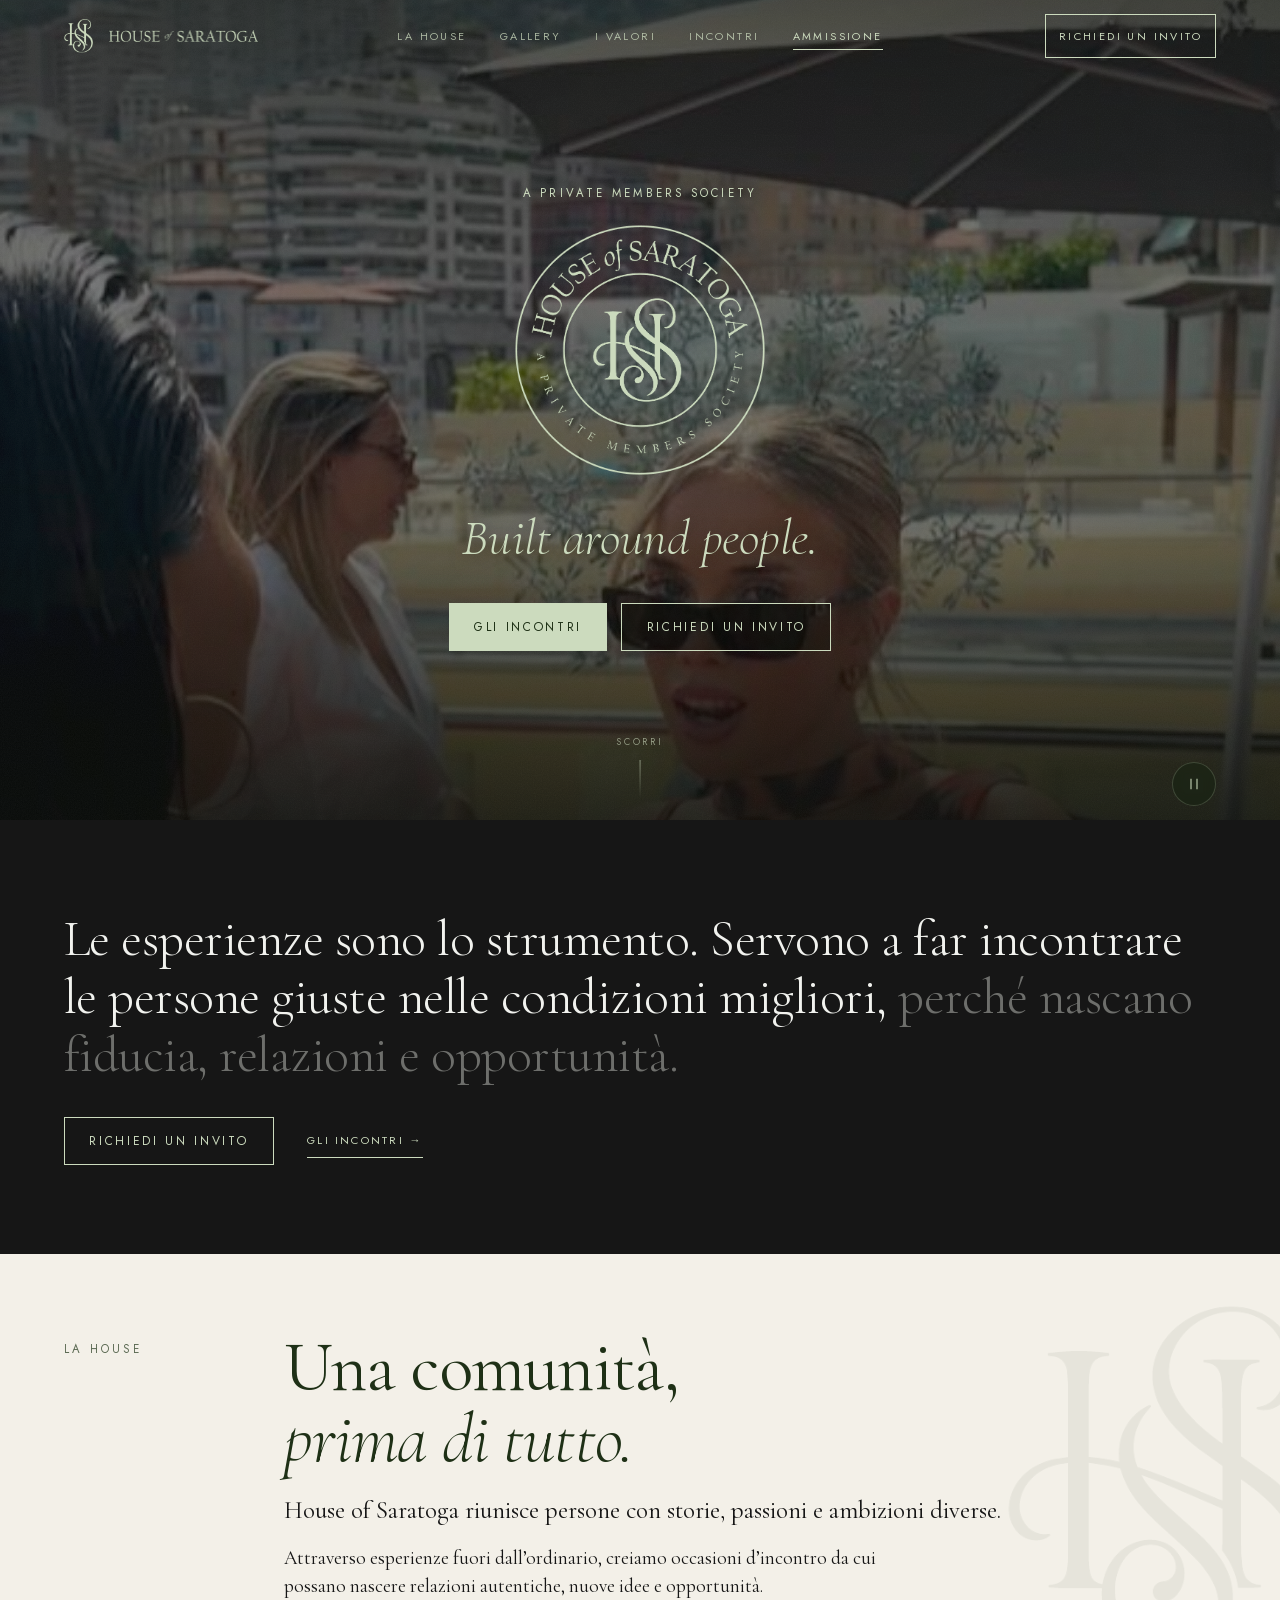
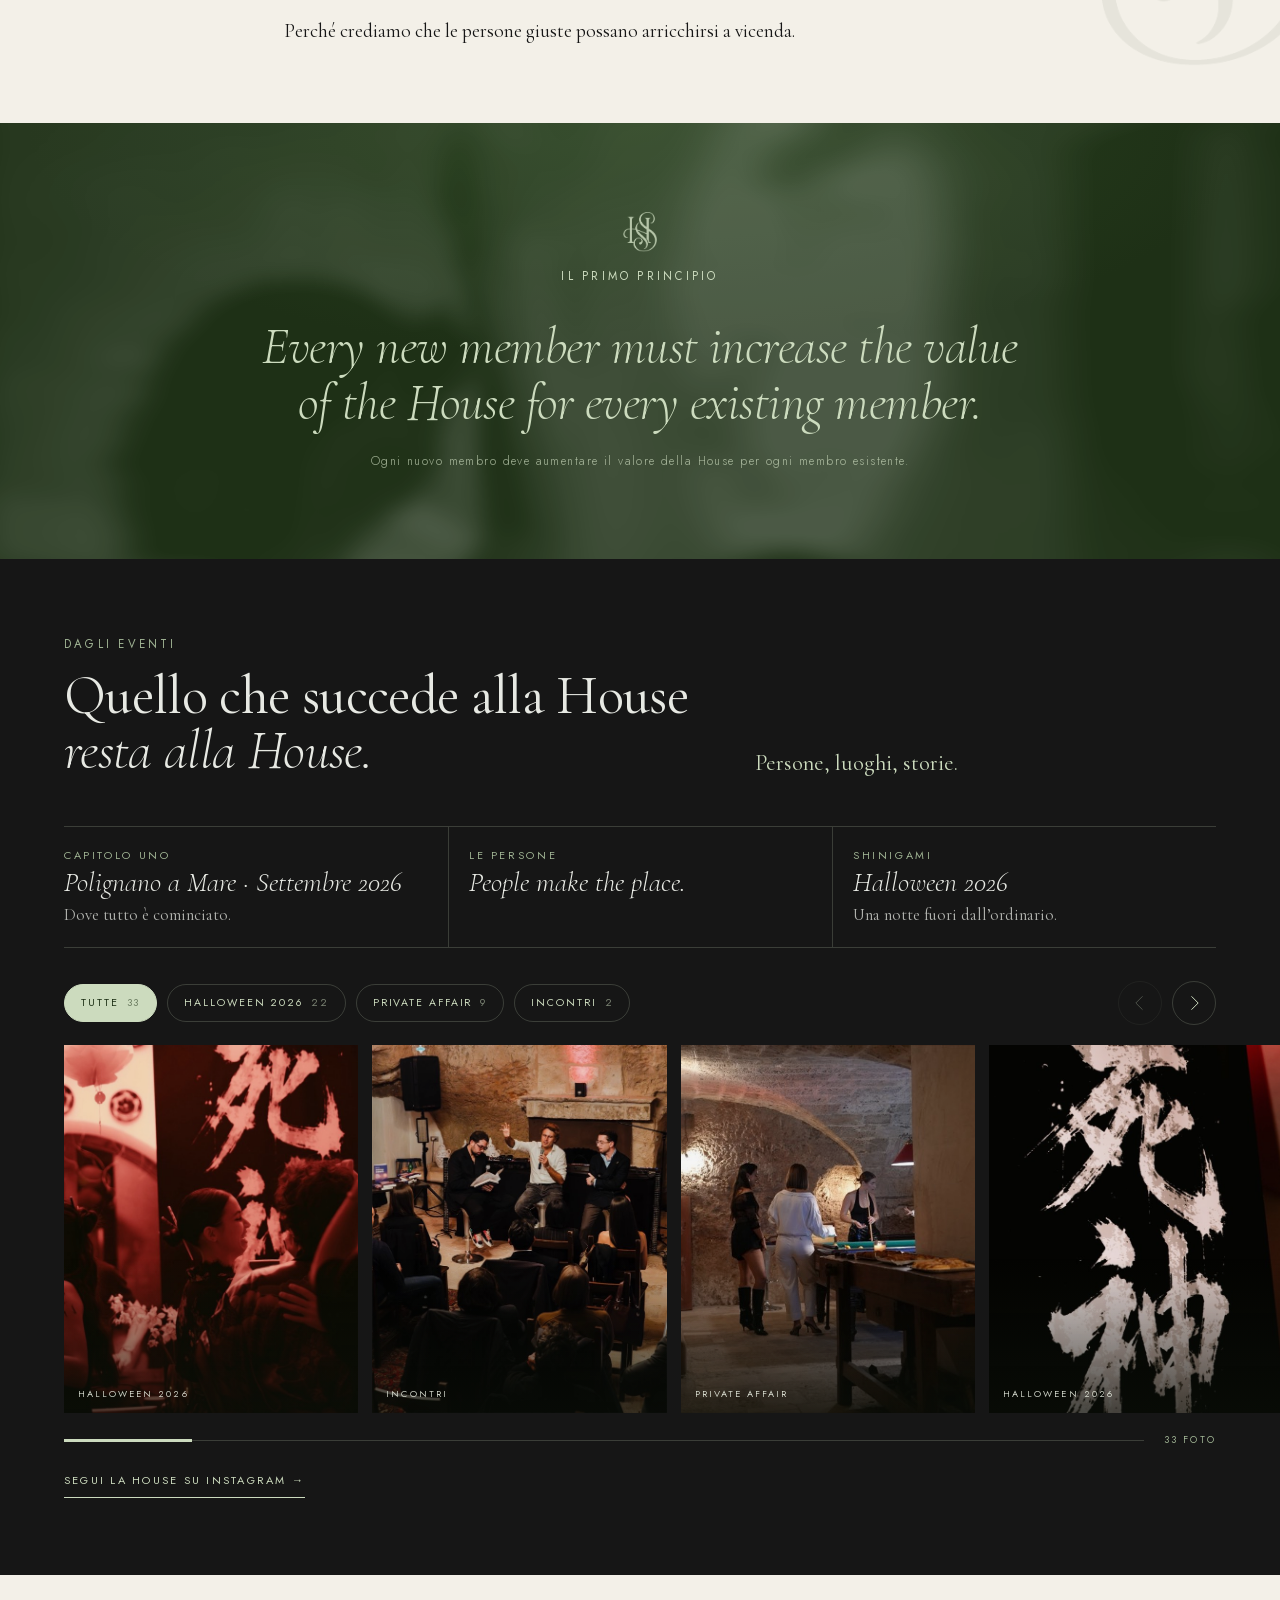
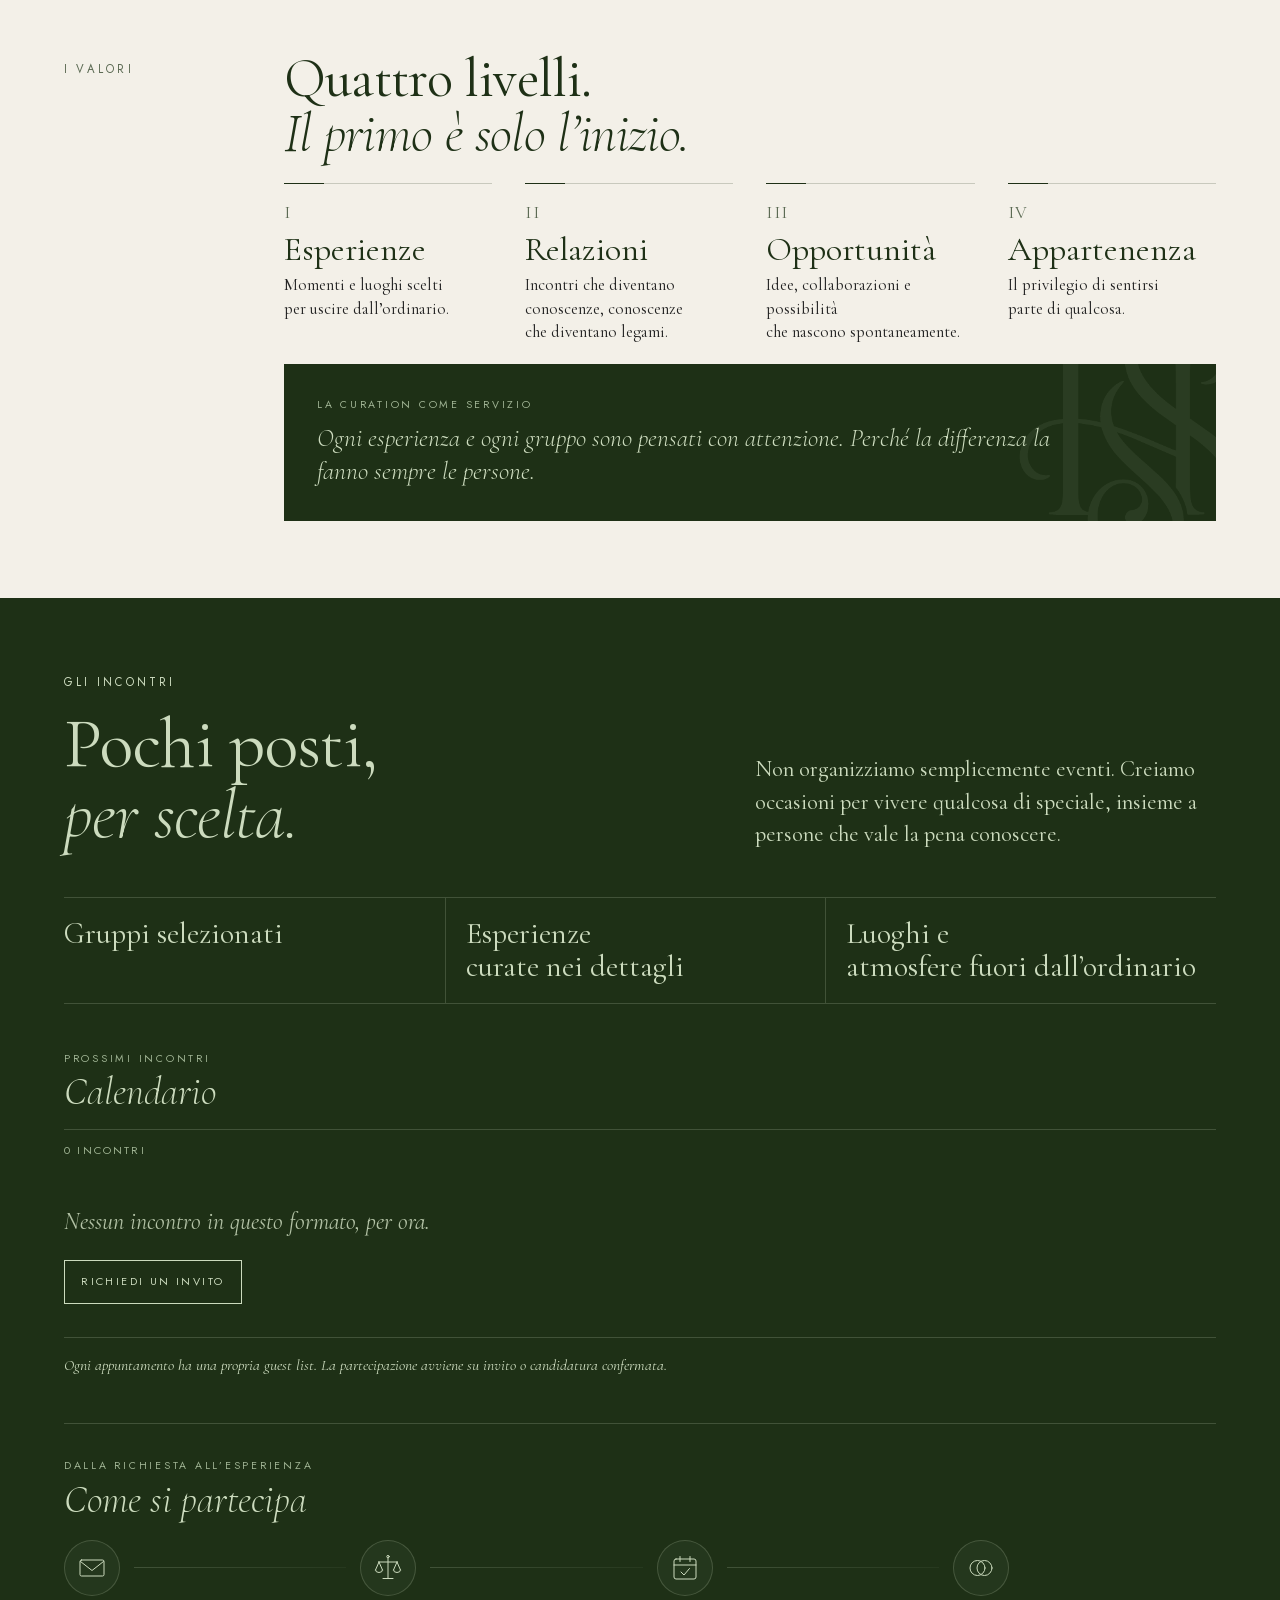
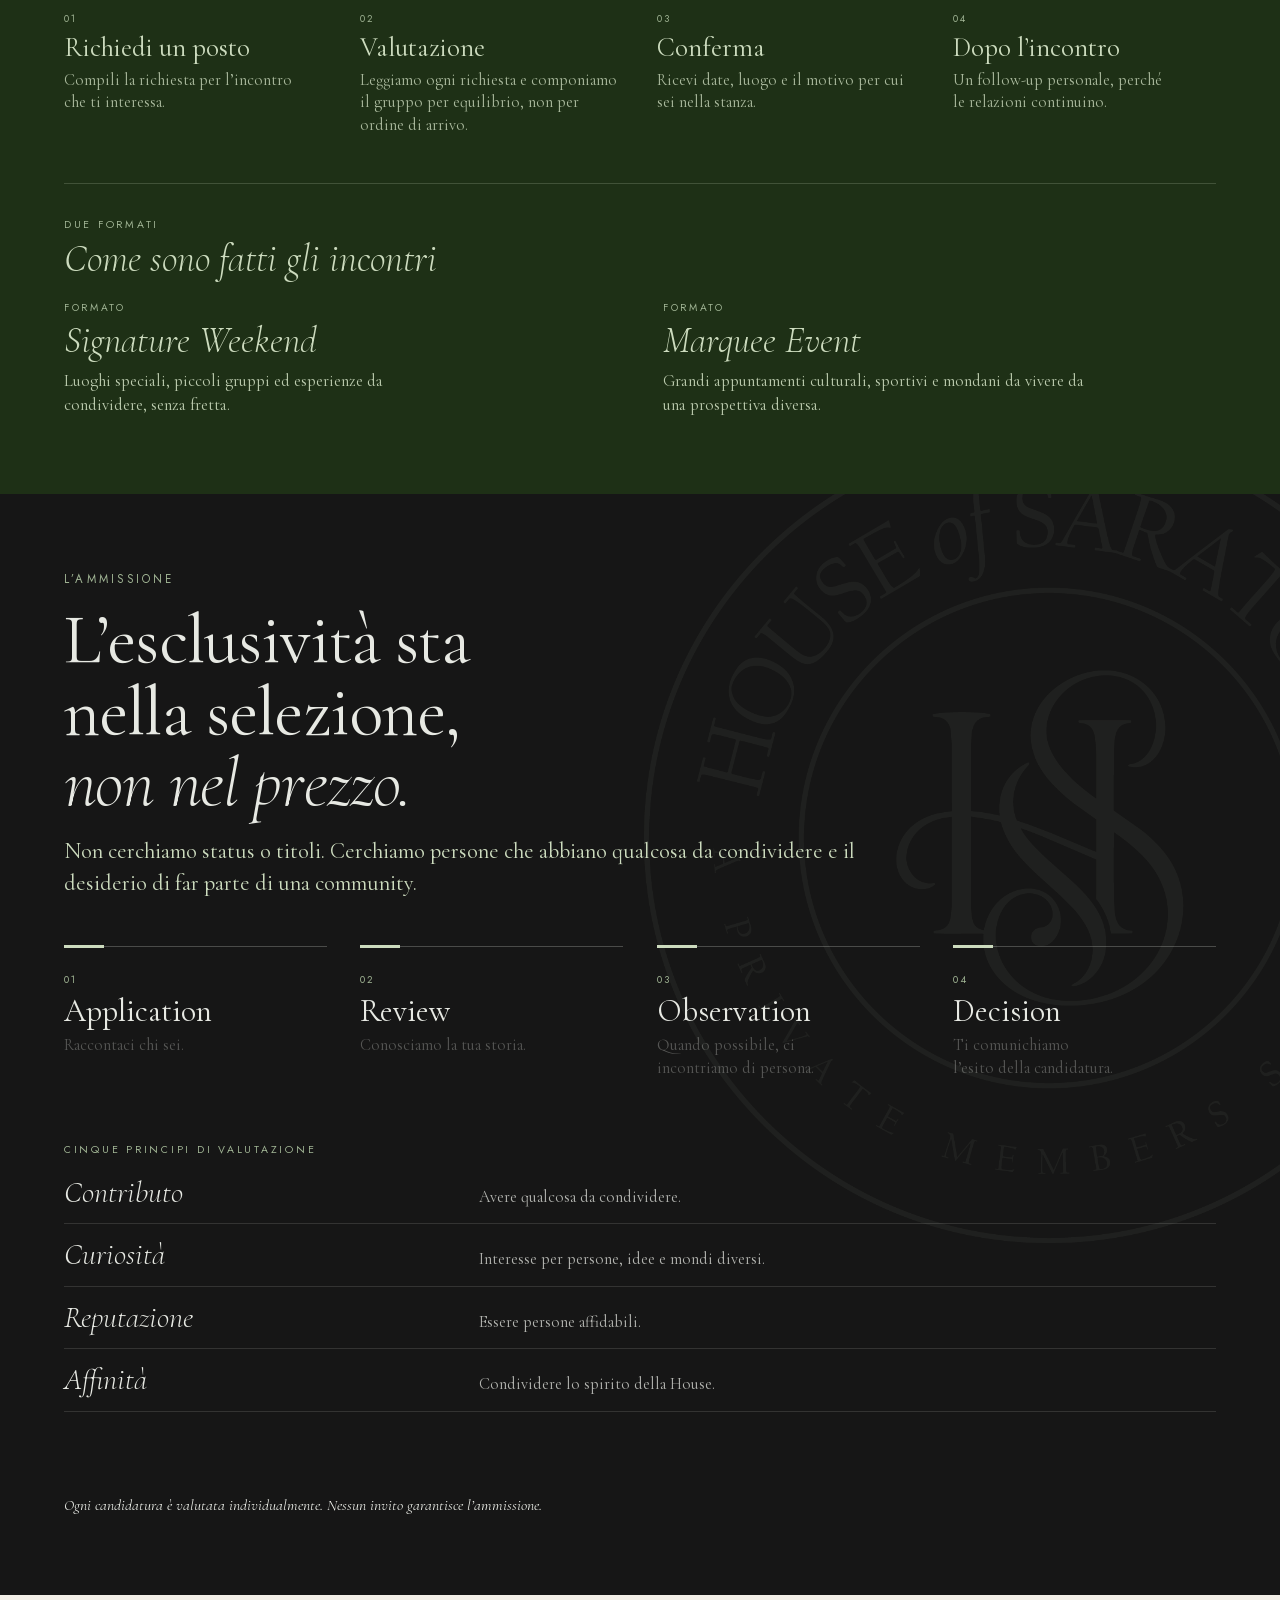
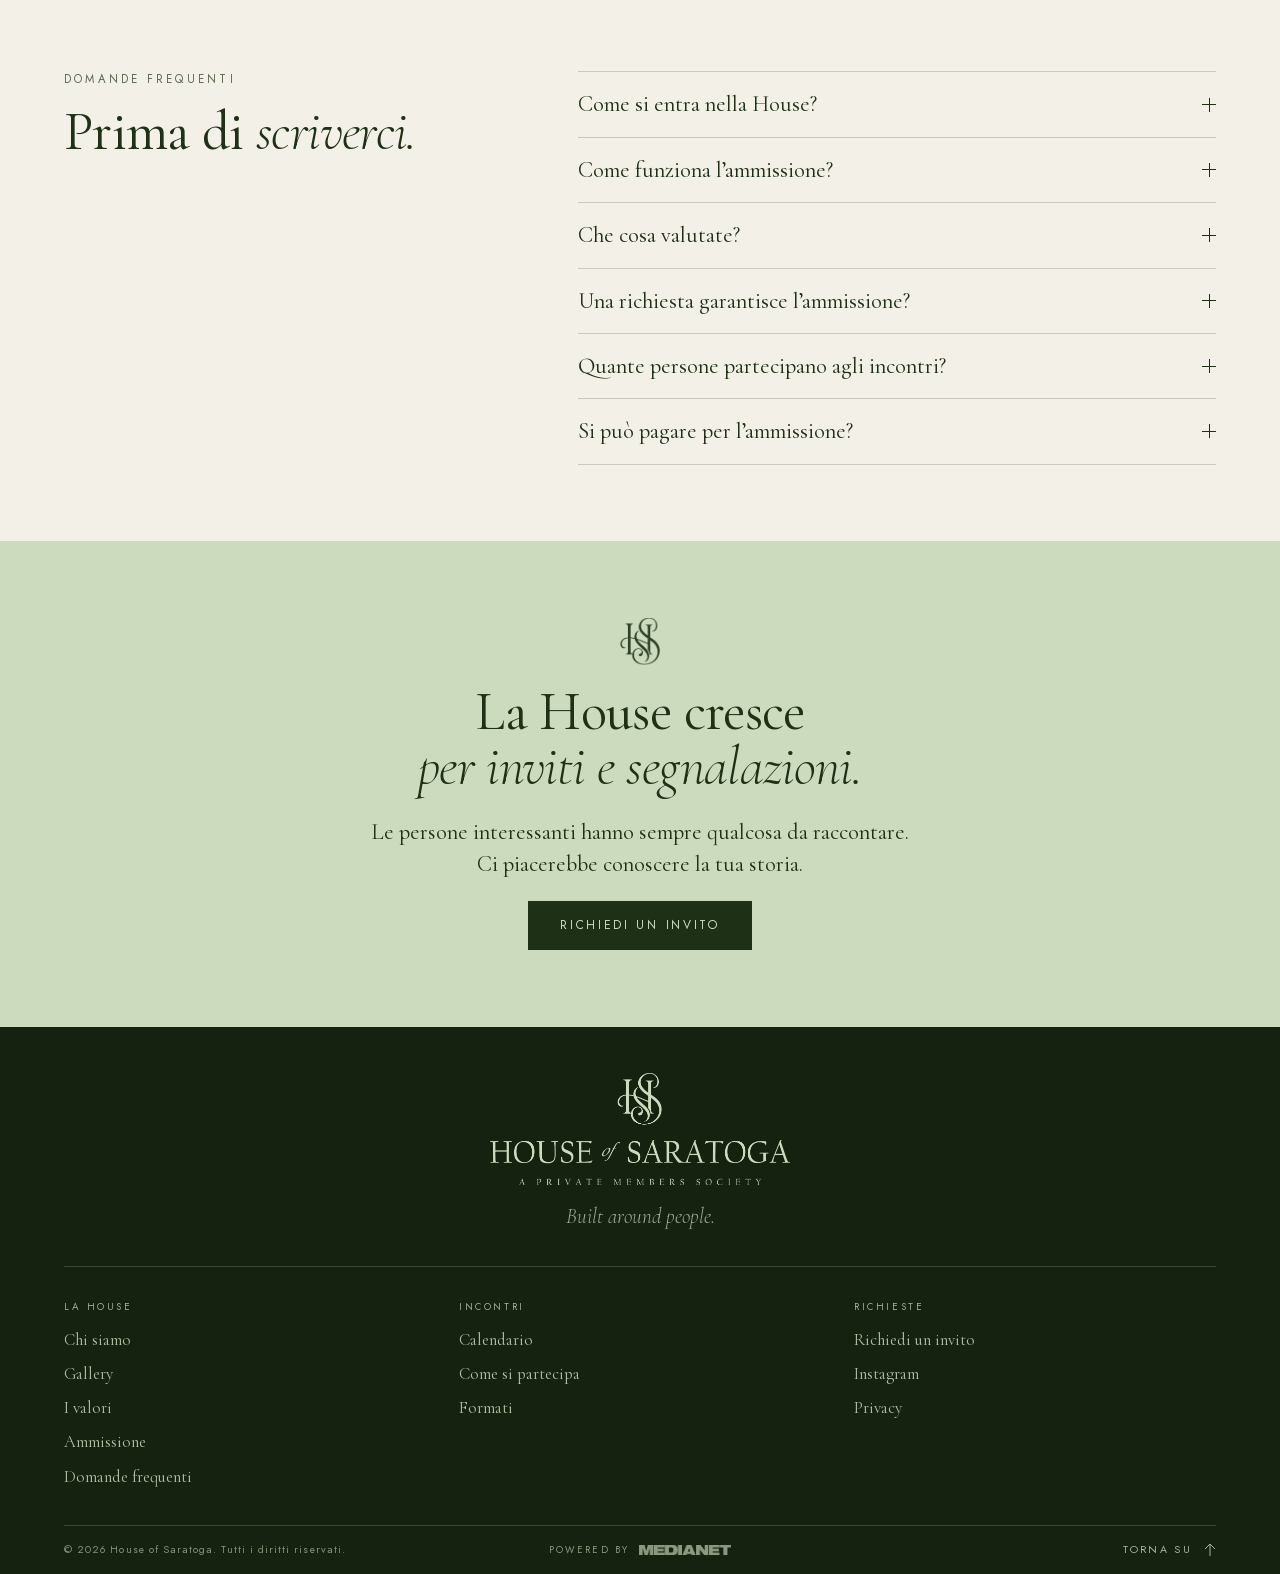
==== index.html @ aac432ce "Hero: tolto l'effetto radar, logo più piccolo, video a colori naturali con effetto ombra (richiesta " ====
<!doctype html>
<html lang="it">
<head>
<meta charset="utf-8">
<meta name="viewport" content="width=device-width, initial-scale=1, viewport-fit=cover">
<!-- Sicurezza: l'hosting (GitHub Pages) non permette intestazioni HTTP, quindi la politica è dichiarata qui.
     Tutto viene dal sito stesso, nessuna risorsa di terzi. Se il modulo invierà a un altro dominio (HOS_CONFIG.endpoint in js/events.js), aggiungere quell'origine a connect-src. -->
<meta http-equiv="Content-Security-Policy" content="default-src 'self'; script-src 'self'; style-src 'self' 'unsafe-inline'; img-src 'self' data:; font-src 'self'; media-src 'self'; connect-src 'self'; form-action 'self'; base-uri 'self'; object-src 'none'; frame-src 'none'; worker-src 'none'; manifest-src 'self'">
<meta name="referrer" content="strict-origin-when-cross-origin">
<title>House of Saratoga — A Private Members Society</title>
<meta name="description" content="House of Saratoga è una private members society: una comunità di persone selezionate, riunite da esperienze curate e relazioni di valore. Si entra per invito.">
<meta name="robots" content="noindex, nofollow">
<meta name="theme-color" content="#1e3016">
<link rel="canonical" href="https://houseofsaratoga.it/">
<meta property="og:type" content="website">
<meta property="og:site_name" content="House of Saratoga">
<meta property="og:locale" content="it_IT">
<meta property="og:url" content="https://houseofsaratoga.it/">
<meta property="og:title" content="House of Saratoga — A Private Members Society">
<meta property="og:description" content="Built around people. Una comunità di persone selezionate, riunite da esperienze curate.">
<meta property="og:image" content="https://houseofsaratoga.it/assets/og-image.jpg">
<meta property="og:image:width" content="1200">
<meta property="og:image:height" content="630">
<meta property="og:image:alt" content="Sigillo di House of Saratoga su fondo verde: Built around people.">
<meta name="twitter:card" content="summary_large_image">
<meta name="twitter:image" content="https://houseofsaratoga.it/assets/og-image.jpg">
<script type="application/ld+json">{"@context":"https://schema.org","@type":"Organization","name":"House of Saratoga","alternateName":"A Private Members Society","url":"https://houseofsaratoga.it/","logo":"https://houseofsaratoga.it/assets/apple-touch-icon.png","sameAs":["https://www.instagram.com/houseofsaratoga/"]}</script>
<link rel="icon" type="image/png" href="assets/favicon.png">
<link rel="apple-touch-icon" href="assets/apple-touch-icon.png">

<link rel="preload" href="assets/fonts/cormorant-garamond.woff2" as="font" type="font/woff2" crossorigin>
<link rel="preload" href="assets/fonts/jost.woff2" as="font" type="font/woff2" crossorigin>
<link rel="preload" href="assets/seal.png" as="image" crossorigin>
<link rel="stylesheet" href="css/fonts.css">
<link rel="stylesheet" href="css/style.css">
<script src="js/boot.js"></script>
</head>

<body>
<div id="top"></div> <!-- àncora «inizio pagina»: l'intestazione è fissa, quindi non può fare da bersaglio -->
<a class="skip" href="#main">Vai al contenuto</a>

<!-- ───────── Header ───────── -->
<header class="site-header">
  <div class="site-header__bar wrap">
    <a class="brand" href="#top" aria-label="House of Saratoga — inizio pagina">
      <span class="mark mark--monogram" aria-hidden="true"></span>
      <span class="mark mark--wordline" aria-hidden="true"></span>
    </a>

    <nav class="nav" id="nav" aria-label="Principale">
      <a href="#house">La House</a>
      <a href="#gallery">Gallery</a>
      <a href="#valori">I valori</a>
      <a href="#incontri">Incontri</a>
      <a href="#ammissione">Ammissione</a>
    </nav>

    <div class="site-header__actions">
      <button class="btn btn--ghost btn--sm site-header__cta" type="button" data-open-form="invite">Richiedi un invito</button>
      <button class="burger" type="button" aria-expanded="false" aria-controls="menu" aria-label="Apri il menu">
        <span></span><span></span>
      </button>
    </div>
  </div>
</header>

<!-- Menu mobile -->
<div class="menu" id="menu" hidden>
  <span class="mark mark--seal menu__seal" aria-hidden="true"></span>
  <nav class="menu__nav" aria-label="Menu mobile">
    <a href="#house">La House</a>
    <a href="#gallery">Gallery</a>
    <a href="#valori">I valori</a>
    <a href="#incontri">Incontri</a>
    <a href="#ammissione">Ammissione</a>
  </nav>
  <div class="menu__foot">
    <button class="btn btn--sage btn--block" type="button" data-open-form="invite">Richiedi un invito</button>
    <p class="menu__tag" lang="en">A private members society</p>
  </div>
</div>

<main id="main" tabindex="-1">

<!-- ───────── Hero ───────── -->
<section class="hero" aria-labelledby="hero-title">
  <div class="hero__bg" aria-hidden="true">
    <video class="hero__video" muted loop playsinline preload="none" poster="assets/video/hero-poster.jpg" tabindex="-1" disablepictureinpicture>
      <source src="assets/video/hero.mp4" type="video/mp4">
    </video>
  </div>
  <div class="hero__inner">
    <p class="eyebrow hero__eyebrow reveal" lang="en">A private members society</p>
    <h1 id="hero-title" class="sr-only">House of Saratoga — A Private Members Society</h1>
    <div class="hero__seal reveal" style="--d:.1s" role="img" aria-label="Sigillo di House of Saratoga">
      <span class="mark mark--seal"></span>
    </div>
    <p class="hero__line reveal" style="--d:.35s" lang="en">Built around people.</p>
    <div class="hero__cta reveal" style="--d:.55s">
      <a class="btn btn--sage" href="#incontri">Gli incontri</a>
      <button class="btn btn--ghost" type="button" data-open-form="invite">Richiedi un invito</button>
    </div>
    <a class="hero__next reveal" style="--d:.75s" href="#evento" hidden></a>
  </div>
  <a class="hero__scroll" href="#house" aria-label="Scorri">
    <span>Scorri</span><i></i>
  </a>
  <button class="hero__pause" type="button" aria-pressed="false" aria-label="Metti in pausa il video di sfondo" hidden>
    <svg class="ico-pause" viewBox="0 0 24 24" width="18" height="18" aria-hidden="true"><path d="M8 5v14M16 5v14" fill="none" stroke="currentColor" stroke-width="1.4"/></svg>
    <svg class="ico-play" viewBox="0 0 24 24" width="18" height="18" aria-hidden="true"><path d="M8 5l11 7-11 7z" fill="none" stroke="currentColor" stroke-width="1.4" stroke-linejoin="round"/></svg>
  </button>
</section>

<!-- ───────── Evento in evidenza (generato da js/events.js: primo evento non passato) ───────── -->
<section class="section section--sage section--event" id="evento" aria-labelledby="evento-title" hidden>
  <div class="wrap event-hl" id="event-hl"></div>
</section>

<!-- ───────── Manifesto ───────── -->
<section class="section section--ink section--statement" aria-label="Manifesto">
  <div class="wrap">
    <p class="statement reveal"><span>Le esperienze sono lo strumento. Servono a far incontrare le persone giuste nelle condizioni migliori,</span> perché nascano fiducia, relazioni e opportunità.</p>
    <div class="statement__cta reveal" style="--d:.1s">
      <button class="btn btn--ghost" type="button" data-open-form="invite">Richiedi un invito</button>
      <a class="statement__link" href="#incontri">Gli incontri <span aria-hidden="true">→</span></a>
    </div>
  </div>
</section>

<!-- ───────── La House ───────── -->
<section class="section section--ivory has-mark" id="house" aria-labelledby="house-title">
  <span class="mark mark--monogram watermark" style="color:var(--forest);right:-3vw;top:50%;transform:translateY(-50%);height:min(78%,720px)" aria-hidden="true"></span>
  <div class="wrap grid">
    <div class="grid__label reveal">
      <p class="eyebrow eyebrow--dark">La House</p>
    </div>
    <div class="grid__body">
      <h2 id="house-title" class="display display--xl reveal">
        Una comunità,<br><em>prima di tutto.</em>
      </h2>
      <div class="prose prose--stack">
        <p class="reveal">House of Saratoga riunisce persone con storie, passioni e ambizioni diverse.</p>
        <p class="reveal" style="--d:.08s">Attraverso esperienze fuori dall’ordinario, creiamo occasioni d’incontro da cui possano nascere relazioni autentiche, nuove idee e opportunità.</p>
        <p class="reveal" style="--d:.16s">Perché crediamo che le persone giuste possano arricchirsi a vicenda.</p>
      </div>
    </div>
  </div>
</section>

<!-- ───────── Principio ───────── -->
<section class="section section--forest section--quote" aria-label="Il primo principio">
  <div class="wrap">
    <div class="quote-head reveal">
      <span class="mark mark--monogram" aria-hidden="true"></span>
      <p class="eyebrow">Il primo principio</p>
    </div>
    <blockquote class="quote reveal" style="--d:.1s">
      <p lang="en">Every new member must increase the value of the House for every existing member.</p>
      <footer>Ogni nuovo membro deve aumentare il valore della House per ogni membro esistente.</footer>
    </blockquote>
  </div>
</section>

<!-- ───────── Gallery ───────── -->
<section class="section section--ink" id="gallery" aria-labelledby="gallery-title">
  <div class="wrap">
    <div class="section__head section__head--split">
      <div class="head-copy">
        <p class="eyebrow reveal">Dagli eventi</p>
        <h2 id="gallery-title" class="display display--lg reveal" style="--d:.05s">Quello che succede alla House<br><em>resta alla House.</em></h2>
      </div>
      <p class="lede lede--light reveal" style="--d:.1s">Persone, luoghi, storie.</p>
    </div>

    <ol class="chapters reveal">
      <li><span class="chapters__k">Capitolo uno</span><b>Polignano a Mare · Settembre 2026</b><span>Dove tutto è cominciato.</span></li>
      <li><span class="chapters__k">Le persone</span><b lang="en">People make the place.</b></li>
      <li><span class="chapters__k">Shinigami</span><b>Halloween 2026</b><span>Una notte fuori dall’ordinario.</span></li>
    </ol>

    <div class="gal-bar">
      <div class="chips gal-filters" id="gal-filters" role="group" aria-label="Filtra le foto per serata"></div>
      <div class="gal-nav">
        <button class="gal-nav__btn" type="button" data-gal="prev" aria-label="Foto precedenti">
          <svg viewBox="0 0 24 24" width="20" height="20" aria-hidden="true"><path d="M15 4l-8 8 8 8" fill="none" stroke="currentColor" stroke-width="1.2"/></svg>
        </button>
        <button class="gal-nav__btn" type="button" data-gal="next" aria-label="Foto successive">
          <svg viewBox="0 0 24 24" width="20" height="20" aria-hidden="true"><path d="M9 4l8 8-8 8" fill="none" stroke="currentColor" stroke-width="1.2"/></svg>
        </button>
      </div>
    </div>
    <div class="gal" id="gal" tabindex="0" role="region" aria-label="Foto delle serate: scorri di lato"></div>
    <div class="gal__meta">
      <span class="gal__track" aria-hidden="true"><i id="gal-thumb"></i></span>
      <span class="gal__count" id="gal-count"></span>
    </div>
    <div class="gal__foot">
      <a class="gal__ig" href="https://www.instagram.com/houseofsaratoga/" target="_blank" rel="noopener noreferrer">Segui la House su Instagram <span aria-hidden="true">→</span></a>
    </div>
  </div>
</section>

<!-- Ingrandimento foto -->
<dialog class="lightbox" id="lightbox" aria-label="Foto ingrandita">
  <button class="lightbox__btn lightbox__close" type="button" data-lb="close" aria-label="Chiudi">
    <svg viewBox="0 0 24 24" width="22" height="22" aria-hidden="true"><path d="M5 5l14 14M19 5L5 19" fill="none" stroke="currentColor" stroke-width="1.2" stroke-linecap="square"/></svg>
  </button>
  <button class="lightbox__btn lightbox__prev" type="button" data-lb="prev" aria-label="Foto precedente">
    <svg viewBox="0 0 24 24" width="22" height="22" aria-hidden="true"><path d="M15 4l-8 8 8 8" fill="none" stroke="currentColor" stroke-width="1.2"/></svg>
  </button>
  <button class="lightbox__btn lightbox__next" type="button" data-lb="next" aria-label="Foto successiva">
    <svg viewBox="0 0 24 24" width="22" height="22" aria-hidden="true"><path d="M9 4l8 8-8 8" fill="none" stroke="currentColor" stroke-width="1.2"/></svg>
  </button>
  <figure class="lightbox__fig">
    <img id="lb-img" alt="">
    <figcaption id="lb-cap"></figcaption>
  </figure>
</dialog>

<!-- ───────── I valori ───────── -->
<section class="section section--ivory" id="valori" aria-labelledby="valori-title">
  <div class="wrap grid">
    <div class="grid__label reveal">
      <p class="eyebrow eyebrow--dark">I valori</p>
    </div>
    <div class="grid__body">
      <h2 id="valori-title" class="display display--lg reveal">Quattro livelli.<br><em>Il primo è solo l’inizio.</em></h2>

      <ol class="levels">
        <li class="level reveal">
          <span class="level__n" aria-hidden="true">I</span>
          <h3 class="level__t">Esperienze</h3>
          <p class="level__d">Momenti e luoghi scelti per uscire dall’ordinario.</p>
        </li>
        <li class="level reveal">
          <span class="level__n" aria-hidden="true">II</span>
          <h3 class="level__t">Relazioni</h3>
          <p class="level__d">Incontri che diventano conoscenze, conoscenze che diventano legami.</p>
        </li>
        <li class="level reveal">
          <span class="level__n" aria-hidden="true">III</span>
          <h3 class="level__t">Opportunità</h3>
          <p class="level__d">Idee, collaborazioni e possibilità che nascono spontaneamente.</p>
        </li>
        <li class="level reveal">
          <span class="level__n" aria-hidden="true">IV</span>
          <h3 class="level__t">Appartenenza</h3>
          <p class="level__d">Il privilegio di sentirsi parte di qualcosa.</p>
        </li>
      </ol>

      <div class="callout reveal">
        <span class="mark mark--monogram watermark" style="color:var(--sage)" aria-hidden="true"></span>
        <p class="callout__k">La curation come servizio</p>
        <p class="callout__t">Ogni esperienza e ogni gruppo sono pensati con attenzione. Perché la differenza la fanno sempre le persone.</p>
      </div>
    </div>
  </div>
</section>

<!-- ───────── Incontri ───────── -->
<section class="section section--forest" id="incontri" aria-labelledby="incontri-title">
  <div class="wrap">
    <div class="section__head section__head--split">
      <div class="head-copy">
        <p class="eyebrow reveal">Gli incontri</p>
        <h2 id="incontri-title" class="display display--xl reveal" style="--d:.05s">Pochi posti,<br><em>per scelta.</em></h2>
      </div>
      <p class="lede lede--light reveal" style="--d:.1s">Non organizziamo semplicemente eventi. Creiamo occasioni per vivere qualcosa di speciale, insieme a persone che vale la pena conoscere.</p>
    </div>

    <ul class="facts reveal" aria-label="Come sono fatte le esperienze">
      <li><b>Gruppi selezionati</b></li>
      <li><b>Esperienze curate nei dettagli</b></li>
      <li><b>Luoghi e atmosfere fuori dall’ordinario</b></li>
    </ul>

    <!-- Calendario -->
    <div class="agenda reveal" id="calendario">
      <div class="agenda__bar">
        <div class="subhead">
          <p class="subhead__k">Prossimi incontri</p>
          <h3 class="subhead__t">Calendario</h3>
        </div>
        <div class="chips" id="event-filters" role="group" aria-label="Filtra per formato"></div>
      </div>
      <p class="agenda__count" id="event-count" aria-live="polite"></p>
      <div class="agenda__list" id="events-grid"></div>
    </div>
    <p class="events__note reveal">Ogni appuntamento ha una propria guest list. La partecipazione avviene su invito o candidatura confermata.</p>

    <!-- Come si partecipa -->
    <div class="process" id="partecipare">
      <div class="subhead reveal">
        <p class="subhead__k">Dalla richiesta all’esperienza</p>
        <h3 class="subhead__t">Come si partecipa</h3>
      </div>
      <ol class="process__steps">
        <li class="pstep reveal">
          <span class="pstep__icon" aria-hidden="true"><svg viewBox="0 0 32 32"><rect x="4" y="8" width="24" height="16" rx="1.5"/><path d="M4.5 9.5 16 18.5 27.5 9.5"/></svg></span>
          <span class="pstep__n">01</span>
          <h4 class="pstep__t">Richiedi un posto</h4>
          <p>Compili la richiesta per l’incontro che ti interessa.</p>
        </li>
        <li class="pstep reveal" style="--d:.07s">
          <span class="pstep__icon" aria-hidden="true"><svg viewBox="0 0 32 32"><circle cx="16" cy="4.6" r="1.2"/><path d="M16 5.8V26M11 26.5h10M6.5 10h19M7 10 3.5 18M7 10l3.5 8M3.5 18a3.5 2.5 0 0 0 7 0M25 10l-3.5 8M25 10l3.5 8M21.5 18a3.5 2.5 0 0 0 7 0"/></svg></span>
          <span class="pstep__n">02</span>
          <h4 class="pstep__t">Valutazione</h4>
          <p>Leggiamo ogni richiesta e componiamo il gruppo per equilibrio, non per ordine di arrivo.</p>
        </li>
        <li class="pstep reveal" style="--d:.14s">
          <span class="pstep__icon" aria-hidden="true"><svg viewBox="0 0 32 32"><rect x="5" y="7" width="22" height="20" rx="2"/><path d="M5 13h22M11 4.5v5M21 4.5v5M12 20l3 3 5.5-6.5"/></svg></span>
          <span class="pstep__n">03</span>
          <h4 class="pstep__t">Conferma</h4>
          <p>Ricevi date, luogo e il motivo per cui sei nella stanza.</p>
        </li>
        <li class="pstep reveal" style="--d:.21s">
          <span class="pstep__icon" aria-hidden="true"><svg viewBox="0 0 32 32"><circle cx="12.5" cy="16" r="7.5"/><circle cx="19.5" cy="16" r="7.5"/></svg></span>
          <span class="pstep__n">04</span>
          <h4 class="pstep__t">Dopo l’incontro</h4>
          <p>Un follow-up personale, perché le relazioni continuino.</p>
        </li>
      </ol>
    </div>

    <!-- Formati -->
    <div class="formats" id="formati">
      <div class="subhead reveal">
        <p class="subhead__k">Due formati</p>
        <h3 class="subhead__t">Come sono fatti gli incontri</h3>
      </div>
      <div class="formats__grid">
        <article class="format reveal">
          <p class="format__k">Formato</p>
          <h4 class="format__t">Signature Weekend</h4>
          <p>Luoghi speciali, piccoli gruppi ed esperienze da condividere, senza fretta.</p>
        </article>
        <article class="format reveal" style="--d:.08s">
          <p class="format__k">Formato</p>
          <h4 class="format__t">Marquee Event</h4>
          <p>Grandi appuntamenti culturali, sportivi e mondani da vivere da una prospettiva diversa.</p>
        </article>
      </div>
    </div>
  </div>
</section>

<!-- ───────── Ammissione ───────── -->
<section class="section section--ink has-mark" id="ammissione" aria-labelledby="ammissione-title">
  <span class="mark mark--seal watermark" style="color:var(--sage);right:-14vw;top:-6%;width:min(78vw,820px);opacity:.05" aria-hidden="true"></span>
  <div class="wrap">
    <div class="section__head">
      <p class="eyebrow reveal">L’ammissione</p>
      <h2 id="ammissione-title" class="display display--xl reveal" style="--d:.05s">L’esclusività sta<br>nella selezione,<br><em>non nel prezzo.</em></h2>
      <p class="lede lede--light reveal" style="--d:.1s">Non cerchiamo status o titoli. Cerchiamo persone che abbiano qualcosa da condividere e il desiderio di far parte di una community.</p>
    </div>

    <ol class="steps">
      <li class="step reveal">
        <span class="step__n">01</span>
        <h3 class="step__t" lang="en">Application</h3>
        <p>Raccontaci chi sei.</p>
      </li>
      <li class="step reveal" style="--d:.07s">
        <span class="step__n">02</span>
        <h3 class="step__t" lang="en">Review</h3>
        <p>Conosciamo la tua storia.</p>
      </li>
      <li class="step reveal" style="--d:.14s">
        <span class="step__n">03</span>
        <h3 class="step__t" lang="en">Observation</h3>
        <p>Quando possibile, ci incontriamo di persona.</p>
      </li>
      <li class="step reveal" style="--d:.21s">
        <span class="step__n">04</span>
        <h3 class="step__t" lang="en">Decision</h3>
        <p>Ti comunichiamo l’esito della candidatura.</p>
      </li>
    </ol>

    <div class="principles">
      <p class="principles__k reveal">Cinque principi di valutazione</p>
      <ul class="principles__list">
        <li class="reveal"><b>Contributo</b><span>Avere qualcosa da condividere.</span></li>
        <li class="reveal" style="--d:.05s"><b>Curiosità</b><span>Interesse per persone, idee e mondi diversi.</span></li>
        <li class="reveal" style="--d:.1s"><b>Reputazione</b><span>Essere persone affidabili.</span></li>
        <li class="reveal" style="--d:.15s"><b>Affinità</b><span>Condividere lo spirito della House.</span></li>
        <li class="reveal" style="--d:.2s"><b>Continuità</b><span>Voler essere parte di qualcosa nel tempo.</span></li>
      </ul>
    </div>

    <p class="fineprint reveal">Ogni candidatura è valutata individualmente. Nessun invito garantisce l’ammissione.</p>
  </div>
</section>

<!-- ───────── Domande frequenti ───────── -->
<section class="section section--ivory" id="domande" aria-labelledby="domande-title">
  <div class="wrap faq">
    <div class="faq__head">
      <p class="eyebrow eyebrow--dark reveal">Domande frequenti</p>
      <h2 id="domande-title" class="display display--lg reveal" style="--d:.05s">Prima di <em>scriverci.</em></h2>
    </div>
    <div class="faq__list reveal" style="--d:.1s">
      <details class="qa">
        <summary>Come si entra nella House?</summary>
        <p>Attraverso invito, segnalazione o candidatura spontanea.</p>
      </details>
      <details class="qa">
        <summary>Come funziona l’ammissione?</summary>
        <p>Valutiamo le candidature e, quando possibile, conosciamo personalmente chi desidera entrare.</p>
      </details>
      <details class="qa">
        <summary>Che cosa valutate?</summary>
        <p>Curiosità, affinità, reputazione e ciò che ciascuno può portare alla comunità.</p>
      </details>
      <details class="qa">
        <summary>Una richiesta garantisce l’ammissione?</summary>
        <p>No. Ogni candidatura è soggetta a valutazione.</p>
      </details>
      <details class="qa">
        <summary>Quante persone partecipano agli incontri?</summary>
        <p>Dipende dall’esperienza. La guest list è sempre curata.</p>
      </details>
      <details class="qa">
        <summary>Si può pagare per l’ammissione?</summary>
        <p>No. L’accesso alla House non dipende dalla disponibilità economica.</p>
      </details>
    </div>
  </div>
</section>

<!-- ───────── Richiesta ───────── -->
<section class="section section--sage section--cta" id="invito" aria-labelledby="invito-title">
  <div class="wrap cta">
    <span class="mark mark--monogram cta__mark" aria-hidden="true"></span>
    <h2 id="invito-title" class="display display--lg reveal">La House cresce<br><em>per inviti e segnalazioni.</em></h2>
    <p class="lede reveal" style="--d:.08s">Le persone interessanti hanno sempre qualcosa da raccontare.<br>Ci piacerebbe conoscere la tua storia.</p>
    <div class="reveal" style="--d:.16s">
      <button class="btn btn--forest btn--lg" type="button" data-open-form="invite">Richiedi un invito</button>
    </div>
  </div>
</section>

</main>

<!-- ───────── Footer ───────── -->
<footer class="footer">
  <div class="wrap">
    <div class="footer__brand">
      <span class="mark mark--stacked footer__logo" role="img" aria-label="House of Saratoga — A private members society"></span>
      <p class="footer__line" lang="en">Built around people.</p>
    </div>

    <div class="footer__cols">
      <nav class="footer__col" aria-label="La House">
        <p class="footer__k">La House</p>
        <a href="#house">Chi siamo</a>
        <a href="#gallery">Gallery</a>
        <a href="#valori">I valori</a>
          <a href="#ammissione">Ammissione</a>
        <a href="#domande">Domande frequenti</a>
      </nav>
      <nav class="footer__col" aria-label="Incontri">
        <p class="footer__k">Incontri</p>
        <a href="#calendario">Calendario</a>
        <a href="#partecipare">Come si partecipa</a>
        <a href="#formati">Formati</a>
      </nav>
      <div class="footer__col">
        <p class="footer__k">Richieste</p>
        <button class="link" type="button" data-open-form="invite">Richiedi un invito</button>
        <a href="https://www.instagram.com/houseofsaratoga/" target="_blank" rel="noopener noreferrer">Instagram</a>
        <a href="privacy.html">Privacy</a>
      </div>
    </div>

    <div class="footer__legal">
      <p>© 2026 House of Saratoga. Tutti i diritti riservati.</p>
      <a class="powered" href="https://mdnt.it" target="_blank" rel="noopener noreferrer" aria-label="Powered by Medianet">
        <span>Powered by</span><span class="mark mark--medianet" aria-hidden="true"></span>
      </a>
      <a class="footer__top" href="#top">Torna su
        <svg width="12" height="14" viewBox="0 0 12 14" aria-hidden="true"><path d="M6 13V1M1 6l5-5 5 5" fill="none" stroke="currentColor" stroke-width="1"/></svg>
      </a>
    </div>
  </div>
</footer>

<!-- ───────── Form (richiesta di invito / partecipazione a un incontro) ───────── -->
<dialog class="modal" id="request-modal" aria-labelledby="modal-title">
  <div class="modal__panel">
    <button class="modal__close" type="button" data-close aria-label="Chiudi">
      <svg viewBox="0 0 24 24" width="22" height="22" aria-hidden="true"><path d="M5 5l14 14M19 5L5 19" fill="none" stroke="currentColor" stroke-width="1.2" stroke-linecap="square"/></svg>
    </button>

    <form id="request-form" novalidate>
      <header class="modal__head">
        <span class="mark mark--monogram modal__mark" aria-hidden="true"></span>
        <p class="eyebrow eyebrow--dark" id="modal-eyebrow">Richiesta di invito</p>
        <h2 class="display display--md" id="modal-title">Presentati.</h2>
        <p class="modal__intro" id="modal-intro">Non cerchiamo un curriculum perfetto. Ci interessa sapere chi sei.</p>
      </header>

      <div class="field field--full" id="event-field">
        <label for="f-event">Incontro</label>
        <select id="f-event" name="event"></select>
        <p class="event-chip" id="event-chip" hidden></p>
      </div>

      <div class="fields">
        <div class="field">
          <label for="f-first">Nome</label>
          <input id="f-first" name="firstName" type="text" maxlength="60" autocomplete="given-name" required>
          <p class="err" data-err="firstName"></p>
        </div>
        <div class="field">
          <label for="f-last">Cognome</label>
          <input id="f-last" name="lastName" type="text" maxlength="60" autocomplete="family-name" required>
          <p class="err" data-err="lastName"></p>
        </div>
        <div class="field">
          <label for="f-email">Email</label>
          <input id="f-email" name="email" type="email" maxlength="120" autocomplete="email" inputmode="email" required>
          <p class="err" data-err="email"></p>
        </div>
        <div class="field">
          <label for="f-phone">Telefono <span class="opt">facoltativo</span></label>
          <input id="f-phone" name="phone" type="tel" maxlength="30" autocomplete="tel" inputmode="tel">
        </div>
        <div class="field field--full">
          <label for="f-role">Di cosa ti occupi</label>
          <input id="f-role" name="role" type="text" maxlength="120" placeholder="Ruolo e azienda, o progetto" required>
          <p class="err" data-err="role"></p>
        </div>
        <div class="field">
          <label for="f-ig">Instagram</label>
          <input id="f-ig" name="instagram" type="text" maxlength="100" inputmode="url" autocomplete="off" autocapitalize="off" spellcheck="false" placeholder="@nomeprofilo o link al profilo" required>
          <p class="err" data-err="instagram"></p>
        </div>
        <div class="field">
          <label for="f-ref">Chi ti ha invitato <span class="opt">facoltativo</span></label>
          <input id="f-ref" name="referral" type="text" maxlength="100" placeholder="Il nome di un membro, se c’è">
        </div>
        <div class="field field--full">
          <label for="f-note">Raccontaci qualcosa di te</label>
          <textarea id="f-note" name="note" rows="4" maxlength="800" required></textarea>
          <p class="err" data-err="note"></p>
        </div>

        <!-- honeypot anti-bot: non va compilato -->
        <div class="hp" aria-hidden="true">
          <label>Sito web<input type="text" name="website" tabindex="-1" autocomplete="off"></label>
        </div>

        <div class="field field--full field--check">
          <label class="check">
            <input type="checkbox" name="consent" required>
            <span class="check__box" aria-hidden="true"></span>
            <span class="check__t">Ho letto l’<a href="privacy.html" target="_blank" rel="noopener noreferrer">informativa privacy</a> e accetto che i miei dati siano usati per valutare la richiesta.</span>
          </label>
          <p class="err" data-err="consent"></p>
        </div>
      </div>

      <div class="modal__foot">
        <button class="btn btn--forest btn--lg" type="submit" id="submit-btn">Invia la richiesta</button>
        <p class="modal__legal">La candidatura non garantisce l’ammissione o la partecipazione agli eventi.</p>
        <p class="err err--form" id="form-error" role="alert"></p>
      </div>
    </form>

    <div class="modal__done" id="modal-done" hidden>
      <span class="mark mark--monogram done__mark" aria-hidden="true"></span>
      <h2 class="display display--md" tabindex="-1" id="done-title">Richiesta ricevuta.</h2>
      <p class="modal__intro">Grazie per esserti presentato. Ti contatteremo in caso di esito positivo.</p>
      <p class="demo-note" id="demo-note" hidden>Modalità demo: l’invio non è ancora attivo, nessun dato è stato inviato.</p>
      <button class="btn btn--ghost-dark" type="button" data-close>Chiudi</button>
    </div>
  </div>
</dialog>

<script src="js/events.js"></script>
<script src="js/gallery.js"></script>
<script src="js/main.js"></script>
</body>
</html>
---- css/fonts.css ----
/* Caratteri serviti dal sito (nessuna richiesta a Google). Latin, caratteri variabili. Licenza: SIL Open Font License 1.1, vedi assets/fonts/LICENSE.txt */
@font-face { font-family: 'Cormorant Garamond'; font-style: italic; font-weight: 300 500; font-display: swap; src: url('../assets/fonts/cormorant-garamond-italic.woff2') format('woff2'); unicode-range: U+0000-00FF, U+0131, U+0152-0153, U+02BB-02BC, U+02C6, U+02DA, U+02DC, U+0304, U+0308, U+0329, U+2000-206F, U+20AC, U+2122, U+2191, U+2193, U+2212, U+2215, U+FEFF, U+FFFD; }
@font-face { font-family: 'Cormorant Garamond'; font-style: normal; font-weight: 300 500; font-display: swap; src: url('../assets/fonts/cormorant-garamond.woff2') format('woff2'); unicode-range: U+0000-00FF, U+0131, U+0152-0153, U+02BB-02BC, U+02C6, U+02DA, U+02DC, U+0304, U+0308, U+0329, U+2000-206F, U+20AC, U+2122, U+2191, U+2193, U+2212, U+2215, U+FEFF, U+FFFD; }
@font-face { font-family: 'Jost'; font-style: normal; font-weight: 300 500; font-display: swap; src: url('../assets/fonts/jost.woff2') format('woff2'); unicode-range: U+0000-00FF, U+0131, U+0152-0153, U+02BB-02BC, U+02C6, U+02DA, U+02DC, U+0304, U+0308, U+0329, U+2000-206F, U+20AC, U+2122, U+2191, U+2193, U+2212, U+2215, U+FEFF, U+FFFD; }
---- css/style.css ----
/* ==========================================================================
   House of Saratoga — sito vetrina
   Palette dal marchio: verde #1e3016, salvia #ccdbbe, nero #161616.
   ========================================================================== */

:root {
  --forest: #1e3016;
  --forest-deep: #152210;
  --forest-lift: #2a4220;
  --sage: #ccdbbe;
  --sage-dim: #9fb393;
  --moss: #5c6b54;
  --ivory: #f3f0e8;
  --ink: #161616;
  --ink-soft: #232323;
  --line-dark: rgba(204, 219, 190, .2);
  --line-light: rgba(30, 48, 22, .2);

  --serif: "Cormorant Garamond", "Garamond", "Times New Roman", serif;
  --sans: "Jost", "Helvetica Neue", Arial, sans-serif;

  /* Scala degli spazi: ogni distanza del sito passa da qui. */
  --sp-1: 8px;
  --sp-2: 16px;
  --sp-3: 20px;
  --sp-4: clamp(24px, 2.6vw, 36px);
  --sp-5: clamp(32px, 3.6vw, 52px);
  --sp-6: clamp(40px, 4.6vw, 68px);
  --section: clamp(52px, 6vw, 88px);

  --gutter: clamp(20px, 5vw, 64px);
  --maxw: 1240px;
  --header-h: 72px;
  --ease: cubic-bezier(.2, .7, .2, 1);
}

*, *::before, *::after { box-sizing: border-box; }
html { scroll-behavior: smooth; scroll-padding-top: calc(var(--header-h) + 8px); -webkit-text-size-adjust: 100%; }
body {
  margin: 0;
  background: var(--forest);
  color: var(--ink);
  font-family: var(--serif);
  font-size: clamp(1.08rem, 1rem + .25vw, 1.22rem);
  line-height: 1.5;
  -webkit-font-smoothing: antialiased;
  text-rendering: optimizeLegibility;
}
body.is-locked { overflow: hidden; }
img { max-width: 100%; display: block; }
a { color: inherit; }
button { font: inherit; color: inherit; }
ol, ul { margin: 0; padding: 0; list-style: none; }
h1, h2, h3, h4, p, blockquote, figure, dl, dd { margin: 0; }
::selection { background: var(--sage); color: var(--forest); }

.wrap { width: 100%; max-width: calc(var(--maxw) + var(--gutter) * 2); margin-inline: auto; padding-inline: var(--gutter); }
.sr-only { position: absolute; width: 1px; height: 1px; overflow: hidden; clip: rect(0 0 0 0); white-space: nowrap; }
.skip { position: absolute; left: 12px; top: -60px; z-index: 100; background: var(--sage); color: var(--forest); padding: 10px 16px; font-family: var(--sans); font-size: 14px; transition: top .2s; }
.skip:focus { top: 12px; }

:focus-visible { outline: 1.5px solid var(--sage); outline-offset: 4px; }
.section--ivory :focus-visible, .section--sage :focus-visible, .modal :focus-visible { outline-color: var(--forest); }

/* ---------- Marchio (PNG a trasparenza usati come maschera, quindi ricolorabili) ---------- */
.mark { display: block; background-color: currentColor; -webkit-mask: var(--m) center / contain no-repeat; mask: var(--m) center / contain no-repeat; }
.mark--seal     { --m: url("../assets/seal.png"); aspect-ratio: 1; }
.mark--monogram { --m: url("../assets/monogram.png"); aspect-ratio: 358 / 417; }
.mark--wordline { --m: url("../assets/wordmark-line.png"); aspect-ratio: 2388 / 192; }
.mark--stacked  { --m: url("../assets/wordmark-stacked.png"); aspect-ratio: 2388 / 890; }
.mark--medianet { --m: url("../assets/medianet.png"); aspect-ratio: 1666 / 181; }

/* Filigrana: marchio grande, quasi invisibile, ritagliato dal bordo della sezione */
.has-mark { overflow: clip; }
.watermark { position: absolute; pointer-events: none; opacity: .055; z-index: 0; }
.has-mark > .wrap { position: relative; z-index: 1; }

/* Divisore con monogramma */
.ornament { display: flex; align-items: center; gap: var(--sp-3); color: var(--sage); opacity: .75; }
.ornament::before, .ornament::after { content: ""; flex: 1; height: 1px; background: currentColor; opacity: .35; }
.ornament .mark { height: 40px; flex: none; }

/* ---------- Tipografia ---------- */
.eyebrow {
  font-family: var(--sans); font-weight: 400; font-size: .72rem; letter-spacing: .28em; text-transform: uppercase;
  color: var(--sage); display: flex; align-items: baseline; gap: .9em;
}
.eyebrow--dark { color: var(--moss); }

.display { font-weight: 400; line-height: 1.02; letter-spacing: -.012em; text-wrap: balance; }
.display em { font-style: italic; font-weight: 300; }
.display--xl { font-size: clamp(2.4rem, 1.5rem + 3.6vw, 4.5rem); }
.display--lg { font-size: clamp(2.1rem, 1.4rem + 2.6vw, 3.4rem); }
.display--md { font-size: clamp(1.8rem, 1.4rem + 1.4vw, 2.5rem); line-height: 1.08; }

.lede { font-size: clamp(1.15rem, 1.05rem + .45vw, 1.4rem); line-height: 1.45; max-width: 36em; color: var(--ink-soft); }
.lede--light { color: var(--sage); opacity: .92; }

.prose p { max-width: 34em; }

/* ---------- Bottoni ---------- */
.btn {
  --bg: transparent; --fg: var(--sage); --bd: var(--sage);
  display: inline-flex; align-items: center; justify-content: center; gap: .8em;
  font-family: var(--sans); font-weight: 400; font-size: .76rem; letter-spacing: .22em; text-transform: uppercase; text-decoration: none; line-height: 1;
  padding: 1.25em 2em; border: 1px solid var(--bd); background: var(--bg); color: var(--fg);
  cursor: pointer; transition: background-color .35s var(--ease), color .35s var(--ease), border-color .35s var(--ease), transform .35s var(--ease);
  border-radius: 0; white-space: nowrap; min-height: 48px;
}
.btn:hover { transform: translateY(-1px); }
.btn--sm { padding: 1em 1.5em; font-size: .68rem; min-height: 44px; }
.btn--lg { padding: 1.45em 2.6em; }
.btn--block { width: 100%; }
.btn--sage { --bg: var(--sage); --fg: var(--forest); }
.btn--sage:hover { --bg: #e1ecd6; }
.btn--ghost:hover { --bg: var(--sage); --fg: var(--forest); }
.btn--forest { --bg: var(--forest); --fg: var(--sage); --bd: var(--forest); }
.btn--forest:hover { --bg: var(--forest-deep); }
.btn--ghost-dark { --fg: var(--forest); --bd: var(--forest); }
.btn--ghost-dark:hover { --bg: var(--forest); --fg: var(--sage); }
.btn[disabled] { opacity: .55; cursor: progress; transform: none; }

.link { background: none; border: 0; padding: 0; cursor: pointer; text-align: left; text-decoration: none; }

/* ---------- Header ---------- */
.site-header { position: fixed; inset: 0 0 auto 0; z-index: 50; transition: background-color .4s var(--ease), box-shadow .4s var(--ease); color: var(--sage); }
.site-header.is-solid, body.menu-open .site-header { background: rgba(21, 34, 16, .9); backdrop-filter: blur(14px) saturate(1.2); -webkit-backdrop-filter: blur(14px) saturate(1.2); box-shadow: 0 1px 0 var(--line-dark); }
body.menu-open .site-header { background: var(--forest-deep); backdrop-filter: none; -webkit-backdrop-filter: none; }
.site-header__bar { height: var(--header-h); display: grid; grid-template-columns: 1fr auto; align-items: center; gap: var(--sp-3); }
.brand { display: inline-flex; align-items: center; gap: 16px; text-decoration: none; justify-self: start; }
.brand .mark--monogram { height: 34px; }
.brand .mark--wordline { height: 12px; display: none; }
.site-header__actions { display: flex; align-items: center; gap: var(--sp-2); justify-self: end; }
.site-header__cta { display: none; padding-inline: 1.2em; }
@media (min-width: 380px) { .site-header__cta { display: inline-flex; } }

.nav { display: none; gap: clamp(22px, 2.6vw, 42px); }
.nav a { font-family: var(--sans); font-size: .68rem; letter-spacing: .22em; text-transform: uppercase; text-decoration: none; position: relative; padding: 10px 0; opacity: .78; transition: opacity .3s; white-space: nowrap; }
.nav a::after { content: ""; position: absolute; left: 0; right: 0; bottom: 4px; height: 1px; background: currentColor; transform: scaleX(0); transform-origin: left; transition: transform .45s var(--ease); }
.nav a:hover, .nav a.is-active { opacity: 1; }
.nav a:hover::after, .nav a.is-active::after { transform: scaleX(1); }

.burger { width: 44px; height: 44px; margin-right: -10px; background: none; border: 0; cursor: pointer; position: relative; }
.burger span { position: absolute; left: 10px; right: 10px; height: 1px; background: currentColor; transition: transform .4s var(--ease), top .4s var(--ease); }
.burger span:first-child { top: 18px; }
.burger span:last-child { top: 26px; }
.burger[aria-expanded="true"] span:first-child { top: 22px; transform: rotate(45deg); }
.burger[aria-expanded="true"] span:last-child { top: 22px; transform: rotate(-45deg); }

@media (min-width: 1100px) {
  .site-header__bar { grid-template-columns: 1fr auto 1fr; }
  .brand .mark--wordline { display: block; }
  .nav { display: flex; }
  .site-header__cta { display: inline-flex; }
  .burger { display: none; }
}

/* ---------- Menu mobile ---------- */
.menu { position: fixed; inset: 0; z-index: 40; background: var(--forest-deep); color: var(--sage); display: flex; flex-direction: column; padding: calc(var(--header-h) + var(--sp-3)) var(--gutter) calc(var(--sp-4) + env(safe-area-inset-bottom)); overflow: hidden; opacity: 0; visibility: hidden; transition: opacity .4s var(--ease), visibility .4s; }
.menu[hidden] { display: flex; }
.menu.is-open { opacity: 1; visibility: visible; }
.menu__seal { position: absolute; width: min(110vw, 560px); right: -22%; bottom: -8%; opacity: .06; pointer-events: none; }
.menu__nav { display: grid; margin-block: auto; position: relative; }
.menu__nav a { display: flex; align-items: baseline; gap: var(--sp-3); padding: 14px 0; border-bottom: 1px solid var(--line-dark); font-size: clamp(2rem, 8.4vw, 3rem); line-height: 1.1; text-decoration: none; font-weight: 300; transform: translateY(14px); opacity: 0; transition: transform .6s var(--ease), opacity .6s var(--ease); }
.menu__nav a:first-child { border-top: 1px solid var(--line-dark); }
.menu.is-open .menu__nav a { transform: none; opacity: 1; }
.menu.is-open .menu__nav a:nth-child(2) { transition-delay: .05s; }
.menu.is-open .menu__nav a:nth-child(3) { transition-delay: .1s; }
.menu.is-open .menu__nav a:nth-child(4) { transition-delay: .15s; }
.menu.is-open .menu__nav a:nth-child(5) { transition-delay: .2s; }
.menu__foot { position: relative; display: grid; gap: var(--sp-2); }
.menu__tag { font-family: var(--sans); font-size: .62rem; letter-spacing: .28em; text-transform: uppercase; text-align: center; opacity: .6; }

/* ---------- Hero ---------- */
.hero {
  position: relative; min-height: min(100svh, 820px); display: grid; place-items: center; overflow: hidden; isolation: isolate;
  background: radial-gradient(ellipse 70% 60% at 50% 46%, var(--forest-lift) 0%, var(--forest) 55%, var(--forest-deep) 100%);
  color: var(--sage); text-align: center; padding: calc(var(--header-h) + var(--sp-1)) var(--gutter) 64px;
}
.hero::after { /* grana pellicola */
  content: ""; position: absolute; inset: 0; z-index: -1; opacity: .07; mix-blend-mode: screen; pointer-events: none;
  background-image: url("data:image/svg+xml;utf8,<svg xmlns='http://www.w3.org/2000/svg' width='220' height='220'><filter id='n'><feTurbulence type='fractalNoise' baseFrequency='.85' numOctaves='2' stitchTiles='stitch'/><feColorMatrix values='0 0 0 0 1 0 0 0 0 1 0 0 0 0 1 0 0 0 .6 0'/></filter><rect width='100%' height='100%' filter='url(%23n)'/></svg>");
}
.hero__bg { /* sfondo: il video della House a colori naturali (poster fermo se il movimento è ridotto), solo scurito da un effetto ombra */
  position: absolute; inset: 0; z-index: -2; pointer-events: none; overflow: hidden;
  background: url("../assets/video/hero-poster.jpg") center 40% / cover no-repeat;
}
.hero__bg::after { /* ombra: più scura in alto (intestazione) e in basso, più leggera al centro; a lato un leggero bordo scuro */
  content: ""; position: absolute; inset: 0;
  background:
    radial-gradient(ellipse 120% 90% at 50% 45%, rgba(8, 11, 7, .06) 35%, rgba(8, 11, 7, .42) 100%),
    linear-gradient(180deg, rgba(8, 11, 7, .66) 0%, rgba(8, 11, 7, .5) 34%, rgba(8, 11, 7, .56) 66%, rgba(8, 11, 7, .86) 100%);
}
.hero__eyebrow, .hero__line { text-shadow: 0 1px 16px rgba(0, 0, 0, .5); }   /* leggibilità sui fotogrammi più chiari */
.hero .btn--ghost { background: rgba(8, 11, 7, .38); }
.hero__video { position: absolute; inset: 0; width: 100%; height: 100%; object-fit: cover; object-position: 50% 40%; } /* il poster dell'elemento resta visibile finché non parte */
.hero__inner { display: flex; flex-direction: column; align-items: center; gap: clamp(14px, 2.4svh, 26px); }
.hero__eyebrow { justify-content: center; }
.hero__seal { width: min(28svh, 46vw, 260px); color: var(--sage); will-change: transform, opacity; }
.hero__seal .mark { width: 100%; }
.hero__line { font-size: clamp(1.7rem, 1.1rem + 2.6vw, 3.2rem); font-style: italic; font-weight: 300; line-height: 1.12; letter-spacing: -.005em; margin-top: clamp(4px, 1.4svh, 16px); }
.hero__cta { display: flex; gap: 14px; flex-wrap: wrap; justify-content: center; margin-top: clamp(4px, 1.6svh, 18px); }
.br-sm { display: none; }
@media (max-width: 560px) { .br-sm { display: inline; } .hero__cta .btn { width: 100%; max-width: 320px; } }

/* (L'effetto radar attorno al sigillo è stato tolto il 2026-11-23 su richiesta del cliente.) */

.hero__scroll { position: absolute; left: 50%; bottom: 22px; transform: translateX(-50%); display: grid; justify-items: center; gap: 10px; text-decoration: none; font-family: var(--sans); font-size: .62rem; letter-spacing: .3em; text-transform: uppercase; opacity: .6; }
.hero__scroll i { width: 1px; height: 38px; background: linear-gradient(var(--sage), transparent); transform-origin: top; animation: drip 2.6s var(--ease) infinite; }
@keyframes drip { 0% { transform: scaleY(0); } 50% { transform: scaleY(1); } 100% { transform: scaleY(1); opacity: 0; } }
@media (max-height: 700px) { .hero__scroll { display: none; } }

/* ---------- Sezioni ---------- */
.section { padding-block: var(--section); position: relative; }
.section--ivory { background: var(--ivory); color: var(--ink); }
.section--forest { background: var(--forest); color: var(--sage); }
.section--ink { background: var(--ink); color: #e7e9e3; }
.section--ink .eyebrow { color: var(--sage-dim); }
.section--sage { background: var(--sage); color: var(--forest); }
.section--sage .lede { color: var(--forest); }

.section__head { display: grid; gap: var(--sp-2); max-width: 56rem; margin-bottom: var(--sp-5); }
.section__head--dark .display { color: var(--forest); }
.section__head--split { max-width: none; }
.section__head--split .lede { max-width: 32em; }
@media (min-width: 960px) {
  .section__head--split { grid-template-columns: minmax(0, 7fr) minmax(0, 5fr); gap: var(--sp-5); align-items: end; }
  .section__head--split .head-copy { display: grid; gap: var(--sp-2); }
}

.grid { display: grid; gap: var(--sp-4); }
@media (min-width: 900px) {
  .grid { grid-template-columns: minmax(130px, 2fr) 10fr; gap: var(--sp-4); }
  .grid__label { position: sticky; top: calc(var(--header-h) + var(--sp-3)); align-self: start; padding-top: .6rem; }
}
.grid__body { display: grid; gap: var(--sp-3); min-width: 0; }
.section--ivory .display { color: var(--forest); }

.prose--stack { display: grid; gap: var(--sp-2); }
.prose--stack p:first-child { font-size: clamp(1.25rem, 1.1rem + .6vw, 1.55rem); line-height: 1.35; }
.prose--2col { display: grid; gap: var(--sp-2); }
@media (min-width: 900px) { .prose--2col { grid-template-columns: 1fr 1fr; gap: var(--sp-3) var(--sp-5); } .prose--2col p:nth-child(3) { grid-column: 1 / -1; } }

.aside { display: flex; gap: var(--sp-3); align-items: flex-start; font-style: italic; font-size: clamp(1.15rem, 1.05rem + .4vw, 1.4rem); color: var(--moss); max-width: 30em; }
.aside__rule { flex: none; width: 44px; height: 1px; background: var(--moss); margin-top: .85em; }

/* ---------- Manifesto (frase grande a due toni) ---------- */
.section--statement { padding-block: clamp(56px, 7vw, 104px); }
.statement { font-size: clamp(1.7rem, 1.1rem + 2.6vw, 3.4rem); line-height: 1.14; font-weight: 300; letter-spacing: -.01em; max-width: 24em; color: rgba(231, 233, 227, .42); text-wrap: pretty; }
.statement span { color: #f1f2ee; }
.statement__cta { display: flex; align-items: center; flex-wrap: wrap; gap: var(--sp-3) var(--sp-4); margin-top: var(--sp-4); }
.statement__link { font-family: var(--sans); font-size: .7rem; letter-spacing: .2em; text-transform: uppercase; text-decoration: none; color: var(--sage); padding-block: 8px; border-bottom: 1px solid currentColor; }
.statement__link:hover { border-bottom-color: transparent; }

/* ---------- Domande frequenti ---------- */
.faq { display: grid; gap: var(--sp-4); }
.faq__head { display: grid; gap: var(--sp-2); align-content: start; }
@media (min-width: 900px) { .faq { grid-template-columns: minmax(0, 5fr) minmax(0, 7fr); gap: var(--sp-6); } .faq__head { position: sticky; top: calc(var(--header-h) + var(--sp-3)); align-self: start; } }
.faq__list { border-top: 1px solid var(--line-light); }
.qa { border-bottom: 1px solid var(--line-light); }
.qa summary { list-style: none; cursor: pointer; display: flex; align-items: center; justify-content: space-between; gap: var(--sp-3); padding: 18px 0; font-size: clamp(1.2rem, 1.1rem + .4vw, 1.45rem); line-height: 1.25; color: var(--forest); transition: padding-left .4s var(--ease); }
.qa summary::-webkit-details-marker { display: none; }
.qa summary::after { content: ""; flex: none; width: 14px; height: 14px; background: linear-gradient(var(--forest), var(--forest)) center / 100% 1px no-repeat, linear-gradient(var(--forest), var(--forest)) center / 1px 100% no-repeat; transition: transform .4s var(--ease); }
.qa.is-open summary::after { transform: rotate(45deg); }
.qa summary { transition: color .3s; }
.qa summary:hover { color: var(--moss); }
.qa p { padding: 0 var(--sp-5) 20px 0; color: var(--ink-soft); font-size: 1.08rem; line-height: 1.45; max-width: 34em; }

/* ---------- Principio ---------- */
.section--quote { padding-block: clamp(56px, 7vw, 96px); background: radial-gradient(ellipse 80% 90% at 50% 0%, var(--forest-lift), var(--forest) 60%); text-align: center; }
.section--quote { position: relative; isolation: isolate; overflow: hidden; }
.section--quote::before { /* fotogramma sfocato della prima notte, solo come grana di luce */
  content: ""; position: absolute; inset: -24px; z-index: -1; background: url("../assets/serate/polignano.jpg") center / cover no-repeat;
  filter: grayscale(1) blur(10px) contrast(1.1); opacity: .2; mix-blend-mode: screen; pointer-events: none;
}
.section--quote .eyebrow { justify-content: center; }
.quote-head { display: grid; gap: var(--sp-2); justify-items: center; margin-bottom: var(--sp-4); }
.quote-head .mark { height: 40px; color: var(--sage); opacity: .85; }
.quote { max-width: 52rem; margin-inline: auto; }
.quote p { font-size: clamp(1.8rem, 1.2rem + 2.6vw, 3.2rem); line-height: 1.1; font-weight: 300; font-style: italic; letter-spacing: -.01em; text-wrap: balance; }
.quote footer { font-family: var(--sans); font-weight: 300; font-size: .74rem; letter-spacing: .12em; margin-top: var(--sp-3); opacity: .7; }

/* ---------- Gallery ---------- */
/* Striscia orizzontale: tutte le foto nello stesso formato 4:5, scorrevole, allineata al testo e aperta sul bordo destro. */
#gallery { overflow-x: clip; }
.chapters { display: grid; gap: 0; margin-bottom: var(--sp-4); border-top: 1px solid var(--line-dark); }
.chapters li { display: grid; gap: 4px; align-content: start; padding: var(--sp-2) 0; border-bottom: 1px solid var(--line-dark); }
.chapters__k { font-family: var(--sans); font-weight: 400; font-size: .68rem; letter-spacing: .24em; text-transform: uppercase; color: var(--sage-dim); }
.chapters b { font-weight: 300; font-style: italic; font-size: clamp(1.3rem, 1.1rem + .8vw, 1.8rem); line-height: 1.1; }
.chapters li > span:last-child:not(.chapters__k) { opacity: .75; font-size: 1.05rem; }
@media (min-width: 800px) {
  .chapters { grid-template-columns: repeat(3, 1fr); border-bottom: 1px solid var(--line-dark); }
  .chapters li { padding: var(--sp-3) var(--sp-3) var(--sp-3) 0; border-bottom: 0; }
  .chapters li + li { border-left: 1px solid var(--line-dark); padding-left: var(--sp-3); }
}
.gal-bar { display: flex; align-items: center; justify-content: space-between; gap: var(--sp-3); margin-bottom: var(--sp-3); min-width: 0; }
.gal-bar .chips { flex: 1; min-width: 0; }
@media (min-width: 900px) { .chips.gal-filters { justify-content: flex-start; } }
.gal-nav { display: none; gap: 10px; flex: none; }
@media (min-width: 900px) { .gal-nav { display: flex; } }
.gal-nav__btn { width: 44px; height: 44px; display: grid; place-items: center; background: none; border: 1px solid var(--line-dark); border-radius: 50%; color: var(--sage); cursor: pointer; transition: border-color .3s, background-color .3s, opacity .3s; }
.gal-nav__btn:hover:not(:disabled) { border-color: var(--sage); background: rgba(204, 219, 190, .08); }
.gal-nav__btn:disabled { opacity: .3; cursor: default; }

.gal { display: flex; gap: 10px; overflow-x: auto; scroll-snap-type: x mandatory; scrollbar-width: none; -webkit-overflow-scrolling: touch; overscroll-behavior-x: contain; margin-inline: calc(var(--gutter) * -1); padding-inline: var(--gutter); scroll-padding-inline: var(--gutter); outline-offset: -2px; }
.gal::-webkit-scrollbar { display: none; }
@media (min-width: 900px) { .gal { gap: 14px; margin-inline: 0 calc(50% - 50vw); padding-inline: 0 var(--gutter); scroll-padding-inline: 0; } }
.gal__item { flex: none; position: relative; width: min(64vw, 280px); aspect-ratio: 4 / 5; padding: 0; border: 0; background: #232323; overflow: hidden; cursor: zoom-in; scroll-snap-align: start; }
@media (min-width: 900px) { .gal__item { width: clamp(240px, 23vw, 300px); } }
.gal__item img { position: absolute; inset: 0; width: 100%; height: 100%; object-fit: cover; object-position: 50% 28%; transition: transform 1.2s var(--ease), filter .6s; filter: saturate(.92) brightness(.96); }
.gal__item::before { content: ""; position: absolute; inset: 0; z-index: 1; background: linear-gradient(to top, rgba(10, 14, 8, .72), rgba(10, 14, 8, 0) 42%); pointer-events: none; transition: opacity .5s; }
.gal__tag { position: absolute; left: 14px; bottom: 12px; z-index: 2; font-family: var(--sans); font-size: .58rem; letter-spacing: .22em; text-transform: uppercase; color: #eef3e6; opacity: .85; text-align: left; pointer-events: none; }
.gal__item:hover img, .gal__item:focus-visible img { transform: scale(1.05); filter: none; }
.gal__item::after { content: ""; position: absolute; inset: 0; z-index: 3; box-shadow: inset 0 0 0 1px rgba(204, 219, 190, 0); transition: box-shadow .4s; pointer-events: none; }
.gal__item:hover::after, .gal__item:focus-visible::after { box-shadow: inset 0 0 0 1px rgba(204, 219, 190, .55); }

.gal__meta { display: flex; align-items: center; gap: var(--sp-3); margin-top: var(--sp-3); }
.gal__track { position: relative; flex: 1; height: 1px; background: var(--line-dark); }
.gal__track i { position: absolute; top: -1px; left: 0; height: 3px; width: 30%; background: var(--sage); transition: left .15s linear, width .3s; }
.gal__count { flex: none; font-family: var(--sans); font-size: .62rem; letter-spacing: .22em; text-transform: uppercase; color: var(--sage-dim); }
.gal__foot { display: flex; align-items: center; flex-wrap: wrap; gap: var(--sp-2) var(--sp-4); margin-top: var(--sp-2); }
.gal__ig { font-family: var(--sans); font-size: .7rem; letter-spacing: .2em; text-transform: uppercase; color: var(--sage); text-decoration: none; padding-block: 8px; border-bottom: 1px solid currentColor; }
.gal__ig:hover { border-bottom-color: transparent; }

/* Ingrandimento foto */
.lightbox { position: fixed; inset: 0; width: 100vw; height: 100vh; height: 100dvh; max-width: none; max-height: none; margin: 0; padding: 0; border: 0; background: rgba(9, 13, 7, .95); color: var(--sage); overflow: hidden; }
.lightbox::backdrop { background: rgba(9, 13, 7, .95); }
.lightbox[open] { display: grid; place-items: center; animation: fade-in .35s var(--ease); }
.lightbox__fig { margin: 0; display: grid; justify-items: center; gap: 12px; max-width: min(94vw, 1100px); touch-action: pan-y; }
.lightbox__fig img { max-width: 100%; max-height: calc(100vh - 110px); max-height: calc(100dvh - 110px); width: auto; height: auto; object-fit: contain; display: block; background: #1b1b1b; transition: opacity .25s; }
.lightbox__fig img.is-loading { opacity: .35; }
.lightbox__fig figcaption { font-family: var(--sans); font-size: .66rem; letter-spacing: .22em; text-transform: uppercase; color: var(--sage-dim); text-align: center; }
.lightbox__fig figcaption b { font-weight: 400; color: var(--sage); margin-right: .9em; }
.lightbox__btn { position: absolute; width: 44px; height: 44px; display: grid; place-items: center; background: none; border: 1px solid transparent; border-radius: 50%; color: var(--sage); cursor: pointer; transition: border-color .3s, background-color .3s; z-index: 2; }
.lightbox__btn:hover { border-color: var(--line-dark); background: rgba(204, 219, 190, .08); }
.lightbox__close { top: 14px; right: 14px; }
.lightbox__prev, .lightbox__next { top: 50%; transform: translateY(-50%); }
.lightbox__prev { left: 14px; }
.lightbox__next { right: 14px; }
@media (max-width: 700px) { .lightbox__prev, .lightbox__next { top: auto; bottom: 14px; transform: none; } .lightbox__prev { left: calc(50% - 64px); } .lightbox__next { right: calc(50% - 64px); } .lightbox__fig img { max-height: calc(100dvh - 190px); } }

/* ---------- Livelli ---------- */
.levels { display: grid; }
.level { display: grid; grid-template-columns: 44px 1fr; gap: 4px var(--sp-2); padding-block: var(--sp-3); border-top: 1px solid var(--line-light); align-items: baseline; }
.level:last-child { border-bottom: 1px solid var(--line-light); }
.level__n { font-weight: 400; letter-spacing: .08em; font-size: 1.1rem; color: var(--moss); grid-row: span 2; }
.level__t { font-weight: 400; font-size: clamp(1.6rem, 1.3rem + 1vw, 2.1rem); line-height: 1.05; color: var(--forest); }
.level__d { color: var(--ink-soft); font-size: 1.05rem; line-height: 1.4; }
@media (min-width: 900px) {
  .levels { grid-template-columns: repeat(4, 1fr); gap: var(--sp-4); }
  .level { grid-template-columns: 1fr; gap: 6px; padding: var(--sp-2) 0 0; align-items: start; align-content: start; position: relative; }
  .level:last-child { border-bottom: 0; }
  .level::before { content: ""; position: absolute; top: -1px; left: 0; width: 40px; height: 1px; background: var(--forest); }
  .level__n { grid-row: auto; font-size: 1.1rem; }
}
.callout { background: var(--forest); color: var(--sage); padding: var(--sp-4); display: grid; gap: 8px; position: relative; overflow: hidden; }
.callout .watermark { right: -30px; top: 50%; transform: translateY(-50%); height: 170%; opacity: .07; }
.callout > *:not(.watermark) { position: relative; }
.callout__k { font-family: var(--sans); font-size: .66rem; letter-spacing: .26em; text-transform: uppercase; color: var(--sage-dim); }
.callout__t { font-size: clamp(1.2rem, 1.05rem + .7vw, 1.6rem); line-height: 1.3; font-style: italic; font-weight: 300; max-width: 34em; }

/* ---------- Incontri ---------- */
.facts { display: grid; border-block: 1px solid var(--line-dark); margin-bottom: var(--sp-5); }
.facts li { display: grid; gap: 4px; padding: var(--sp-2) 0; }
.facts li + li { border-top: 1px solid var(--line-dark); }
.facts b { font-weight: 400; font-size: clamp(1.4rem, 1.15rem + .9vw, 1.9rem); line-height: 1.1; text-wrap: balance; }
.facts span { font-family: var(--sans); font-weight: 300; font-size: .66rem; letter-spacing: .18em; text-transform: uppercase; opacity: .7; }
@media (min-width: 800px) { .facts { display: grid; grid-template-columns: repeat(3, 1fr); } .facts li { padding: var(--sp-3) var(--sp-3) var(--sp-3) 0; } .facts li + li { border-top: 0; border-left: 1px solid var(--line-dark); padding-left: var(--sp-3); } }

.subhead { display: grid; gap: 6px; margin-bottom: var(--sp-3); }
.subhead__k { font-family: var(--sans); font-size: .66rem; letter-spacing: .26em; text-transform: uppercase; color: var(--sage-dim); }
.subhead__t { font-weight: 300; font-style: italic; font-size: clamp(1.7rem, 1.3rem + 1.4vw, 2.5rem); line-height: 1.05; }

/* Calendario */
.agenda__bar { display: grid; gap: var(--sp-2); padding-bottom: var(--sp-2); border-bottom: 1px solid var(--line-dark); }
@media (min-width: 900px) { .agenda__bar { grid-template-columns: 1fr auto; align-items: end; } }
.agenda__bar .subhead { margin: 0; }
.chips { display: flex; gap: 10px; overflow-x: auto; margin-inline: calc(var(--gutter) * -1); padding-inline: var(--gutter); scrollbar-width: none; -webkit-overflow-scrolling: touch; }
.chips::-webkit-scrollbar { display: none; }
@media (min-width: 900px) { .chips { margin: 0; padding: 0; overflow: visible; flex-wrap: wrap; justify-content: flex-end; } }
.chip { flex: none; display: inline-flex; align-items: center; gap: 8px; min-height: 38px; padding: 0 16px; border: 1px solid var(--line-dark); border-radius: 99px; background: none; cursor: pointer; font-family: var(--sans); font-size: .66rem; letter-spacing: .18em; text-transform: uppercase; color: var(--sage); transition: background-color .3s var(--ease), color .3s var(--ease), border-color .3s var(--ease); }
.chip small { font-size: 1em; opacity: .55; }
.chip:hover { border-color: var(--sage); }
.chip[aria-pressed="true"] { background: var(--sage); color: var(--forest); border-color: var(--sage); }
.agenda__count { font-family: var(--sans); font-size: .68rem; letter-spacing: .2em; text-transform: uppercase; color: var(--sage-dim); padding-block: 12px; }

.agenda__list { display: grid; }
.ev { position: relative; display: grid; gap: var(--sp-2); padding: var(--sp-3) 0; border-bottom: 1px solid var(--line-dark); animation: ev-in .7s var(--ease) both; animation-delay: calc(var(--i, 0) * 70ms); transition: background-color .5s var(--ease); }
@keyframes ev-in { from { opacity: 0; transform: translateY(14px); } }
.ev::before { content: ""; position: absolute; left: 0; top: -1px; width: 0; height: 1px; background: var(--sage); transition: width .7s var(--ease); }
.ev:hover::before { width: 100%; }

.ev__date { display: flex; align-items: baseline; gap: 12px; color: var(--sage); }
.ev__day { font-size: clamp(2.4rem, 2rem + 1.8vw, 3.6rem); line-height: .9; font-weight: 300; letter-spacing: -.02em; }
.ev__mon { font-family: var(--sans); font-size: .66rem; letter-spacing: .24em; text-transform: uppercase; color: var(--sage-dim); line-height: 1.5; }
.ev__soon { display: grid; gap: 8px; justify-items: start; }
.ev__blur { display: flex; align-items: baseline; gap: 12px; filter: blur(7px); user-select: none; pointer-events: none; animation: soon-breathe 5s ease-in-out infinite alternate; }
.ev__blur .ev__day { font-size: clamp(3rem, 2.4rem + 2.6vw, 4.8rem); color: #e4ecda; font-weight: 400; }
.ev__blur .ev__mon { color: #e4ecda; font-size: .8rem; }
.ev__soon small { font-family: var(--sans); font-size: .6rem; letter-spacing: .24em; text-transform: uppercase; color: var(--sage); }
@keyframes soon-breathe { from { filter: blur(5px); } to { filter: blur(9px); } }
@media (min-width: 900px) { .ev__blur { flex-direction: column; gap: 6px; } }
.chips[hidden] { display: none; }
.ev__tba { display: grid; gap: 4px; }
.ev__tba i { font-size: clamp(1.4rem, 1.2rem + .8vw, 1.8rem); line-height: 1.1; font-weight: 300; }
.ev__tba small { font-family: var(--sans); font-size: .6rem; letter-spacing: .24em; text-transform: uppercase; color: var(--sage-dim); }

.ev__top { display: flex; align-items: center; justify-content: space-between; gap: var(--sp-2); margin-bottom: 10px; }
.ev__type { font-family: var(--sans); font-size: .66rem; letter-spacing: .26em; text-transform: uppercase; color: var(--sage-dim); }
.pill { font-family: var(--sans); font-size: .58rem; letter-spacing: .18em; text-transform: uppercase; padding: .55em 1em; border: 1px solid var(--line-dark); border-radius: 99px; white-space: nowrap; line-height: 1; }
.pill--open { border-color: var(--sage); }
.ev__title { font-weight: 400; font-size: clamp(1.6rem, 1.3rem + 1.1vw, 2.2rem); line-height: 1.05; text-wrap: balance; margin-bottom: 8px; }
.ev__blurb { opacity: .85; font-size: 1.05rem; line-height: 1.45; max-width: 34em; }

.ev__sponsors { margin-top: 12px; font-family: var(--sans); font-size: .68rem; letter-spacing: .16em; text-transform: uppercase; opacity: .75; }
.ev__sponsors span { color: var(--sage-dim); margin-right: .8em; }
.ev__meta { display: grid; gap: 8px; align-content: start; }
.ev__meta div { display: grid; grid-template-columns: 4.5em 1fr; gap: 10px; align-items: baseline; }
.ev__meta dt { font-family: var(--sans); font-size: .6rem; letter-spacing: .22em; text-transform: uppercase; color: var(--sage-dim); }
.ev__meta dd { line-height: 1.3; font-size: 1.05rem; }
.ev__action .btn { width: 100%; }

@media (min-width: 900px) {
  .ev { grid-template-columns: 130px minmax(0, 1fr) 210px 180px; gap: var(--sp-4); align-items: start; padding: var(--sp-4) 0; }
  .ev__date { flex-direction: column; gap: 6px; padding-top: 2px; }
  .ev__top { justify-content: flex-start; gap: var(--sp-3); }
  .ev__meta { padding-top: 30px; }
  .ev__action { padding-top: 22px; }
}
@media (min-width: 1100px) { .ev { grid-template-columns: 150px minmax(0, 1fr) 240px 190px; } }

.agenda__empty { padding: var(--sp-4) 0; display: grid; gap: var(--sp-3); justify-items: start; border-bottom: 1px solid var(--line-dark); }
.agenda__empty p { font-style: italic; font-size: 1.5rem; opacity: .85; }
.events__note { margin-top: var(--sp-2); max-width: 46em; font-size: .98rem; opacity: .7; font-style: italic; }

/* Come si partecipa */
.process, .formats { margin-top: var(--sp-5); padding-top: var(--sp-4); border-top: 1px solid var(--line-dark); }
.process__steps { display: grid; gap: 0; }
/* Mobile: elenco verticale, icona a sinistra e filo che collega un passo al successivo */
.pstep { position: relative; display: grid; grid-template-columns: 56px 1fr; column-gap: var(--sp-3); row-gap: 2px; align-content: start; align-items: start; padding-block: var(--sp-2); }
.pstep__icon { grid-row: 1 / span 3; width: 56px; height: 56px; border: 1px solid var(--line-dark); border-radius: 50%; display: grid; place-items: center; color: var(--sage); background: rgba(204, 219, 190, .04); transition: border-color .5s var(--ease), background-color .5s var(--ease), transform .6s var(--ease); }
.pstep__icon svg { width: 32px; height: 32px; fill: none; stroke: currentColor; stroke-width: 1; stroke-linecap: round; stroke-linejoin: round; }
.pstep:hover .pstep__icon { border-color: var(--sage); background: rgba(204, 219, 190, .1); transform: translateY(-2px); }
.pstep:not(:last-child)::after { content: ""; position: absolute; left: 27px; top: calc(var(--sp-2) + 60px); bottom: -4px; width: 1px; background: linear-gradient(var(--line-dark), transparent); }
.pstep__n { font-family: var(--sans); font-size: .62rem; letter-spacing: .22em; color: var(--sage-dim); padding-top: 4px; }
.pstep__t { font-size: clamp(1.35rem, 1.2rem + .6vw, 1.7rem); line-height: 1.1; font-weight: 400; }
.pstep p { opacity: .8; font-size: 1.02rem; line-height: 1.4; max-width: 22em; }
@media (min-width: 900px) {
  .process__steps { grid-template-columns: repeat(4, 1fr); gap: var(--sp-4); }
  .pstep { grid-template-columns: 1fr; row-gap: 6px; padding: 0; }
  .pstep__icon { grid-row: auto; margin-bottom: 10px; }
  /* Filo orizzontale dal cerchio al passo successivo, come l'orbita del radar */
  .pstep:not(:last-child)::after { left: 70px; right: calc(var(--sp-4) * -1 + 14px); top: 27px; bottom: auto; width: auto; height: 1px; background: linear-gradient(90deg, var(--line-dark), rgba(204, 219, 190, .05)); }
  .pstep__n { padding-top: 0; }
}

.formats__grid { display: grid; gap: var(--sp-3); }
@media (min-width: 800px) { .formats__grid { grid-template-columns: 1fr 1fr; gap: var(--sp-5); } }
.format__k { font-family: var(--sans); font-size: .64rem; letter-spacing: .26em; text-transform: uppercase; color: var(--sage-dim); margin-bottom: 6px; }
.format__t { font-weight: 300; font-style: italic; font-size: clamp(1.7rem, 1.3rem + 1.3vw, 2.4rem); line-height: 1.05; margin-bottom: 8px; }
.format p:last-child { max-width: 28em; opacity: .9; font-size: 1.05rem; line-height: 1.45; }

/* ---------- Archetipi ---------- */

/* ---------- Ammissione ---------- */
.steps { display: grid; gap: 0; margin-bottom: var(--sp-5); }
@media (min-width: 900px) { .steps { grid-template-columns: repeat(4, 1fr); gap: var(--sp-4); } }
.step { padding: var(--sp-2) 0; border-top: 1px solid rgba(231, 233, 227, .25); position: relative; }
.step::before { content: ""; position: absolute; top: -1px; left: 0; width: 40px; height: 1px; background: var(--sage); }
/* Barra di avanzamento (attiva solo con JS e senza movimento ridotto): la linea si riempie con lo scroll */
.steps.is-live .step { --f: 0; }
.steps.is-live .step::before { top: -2px; height: 3px; width: calc(40px + (100% - 40px) * var(--f)); box-shadow: 0 0 14px rgba(204, 219, 190, calc(.5 * var(--f))); }
.steps.is-live .step::after { content: ""; position: absolute; top: -4px; left: calc(40px + (100% - 40px) * var(--f) - 3px); width: 7px; height: 7px; border-radius: 50%; background: var(--sage); box-shadow: 0 0 0 4px rgba(204, 219, 190, .16); opacity: 0; transition: opacity .25s; }
.steps.is-live .step.is-on:not(.is-full)::after { opacity: 1; }
.steps.is-live .step__n { color: var(--sage-dim); transition: color .3s; }
.steps.is-live .step.is-on .step__n { color: var(--sage); }
.steps.is-live .step__t, .steps.is-live .step p:last-child { opacity: calc(.4 + .6 * var(--f)); }
.steps.is-live .step p:last-child { opacity: calc(.3 + .48 * var(--f)); }
.step__n { font-family: var(--sans); font-size: .64rem; letter-spacing: .2em; color: var(--sage-dim); }
.step__t { font-weight: 400; font-size: clamp(1.5rem, 1.25rem + .9vw, 2rem); margin: 4px 0 6px; line-height: 1.05; }
.step p:last-child { opacity: .78; font-size: 1.02rem; line-height: 1.4; max-width: 20em; }

.principles__k { font-family: var(--sans); font-size: .66rem; letter-spacing: .26em; text-transform: uppercase; color: var(--sage-dim); margin-bottom: 4px; }
.principles__list li { display: grid; gap: 2px var(--sp-5); padding-block: 14px; border-bottom: 1px solid rgba(231, 233, 227, .14); }
.principles__list b { font-weight: 300; font-style: italic; font-size: clamp(1.4rem, 1.2rem + .9vw, 1.9rem); line-height: 1.1; }
.principles__list span { opacity: .75; font-size: 1.02rem; line-height: 1.4; max-width: 36em; }
@media (min-width: 800px) { .principles__list li { grid-template-columns: minmax(0, 4fr) minmax(0, 8fr); align-items: baseline; } }
.fineprint { margin-top: var(--sp-3); font-style: italic; opacity: .6; max-width: 44em; font-size: .98rem; }

/* ---------- CTA finale ---------- */
.section--cta { text-align: center; }
.cta { display: grid; justify-items: center; gap: var(--sp-3); }
.cta__mark { width: 40px; color: var(--forest); opacity: .9; }
.cta .display { color: var(--forest); }
.cta .lede { margin-inline: auto; }
.cta__note { font-family: var(--sans); font-size: .7rem; letter-spacing: .14em; opacity: .85; }

/* ---------- Footer ---------- */
.footer { background: var(--forest-deep); color: var(--sage); padding-top: var(--sp-5); }
.footer__brand { display: grid; justify-items: center; gap: var(--sp-2); text-align: center; padding-bottom: var(--sp-4); border-bottom: 1px solid var(--line-dark); }
.footer__logo { width: min(300px, 70vw); }
.footer__line { font-style: italic; font-weight: 300; font-size: clamp(1.1rem, 1rem + .4vw, 1.35rem); opacity: .75; }
.footer__cols { display: grid; grid-template-columns: repeat(2, minmax(0, 1fr)); gap: var(--sp-3); padding-block: var(--sp-4); }
.footer__cols .footer__col:last-child { grid-column: 1 / -1; }
@media (min-width: 800px) { .footer__cols { grid-template-columns: repeat(3, 1fr); gap: var(--sp-4); } .footer__cols .footer__col:last-child { grid-column: auto; } }
.footer__col { display: grid; gap: 4px; align-content: start; justify-items: start; }
.footer__k { font-family: var(--sans); font-size: .62rem; letter-spacing: .26em; text-transform: uppercase; color: var(--sage-dim); margin-bottom: 6px; }
.footer__col a, .footer__col .link { text-decoration: none; opacity: .85; font-size: 1.05rem; line-height: 1.2; padding-block: 5px; background-image: linear-gradient(currentColor, currentColor); background-size: 0 1px; background-repeat: no-repeat; background-position: 0 calc(100% - 4px); transition: background-size .4s var(--ease), opacity .3s; }
.footer__col a:hover, .footer__col .link:hover { opacity: 1; background-size: 100% 1px; }
.footer__legal { display: flex; flex-wrap: wrap; justify-content: space-between; align-items: center; gap: var(--sp-2) var(--sp-3); padding-block: var(--sp-2) calc(var(--sp-2) + env(safe-area-inset-bottom)); border-top: 1px solid var(--line-dark); font-family: var(--sans); font-size: .66rem; letter-spacing: .1em; }
.footer__legal p { opacity: .6; }
/* Credito Medianet: marchio in salvia come il resto del footer (per il rosso originale: background-color: #e30a17) */
.powered { display: inline-flex; align-items: center; gap: 10px; text-decoration: none; opacity: .65; padding-block: 8px; transition: opacity .3s; }
.powered span:first-child { font-size: .6rem; letter-spacing: .22em; text-transform: uppercase; }
.powered .mark { height: 10px; width: auto; }
.powered:hover { opacity: 1; }
@media (min-width: 700px) { .footer__legal { display: grid; grid-template-columns: 1fr auto 1fr; } .footer__legal .footer__top { justify-self: end; } }
.footer__top { display: inline-flex; align-items: center; gap: 12px; text-decoration: none; letter-spacing: .22em; text-transform: uppercase; opacity: .8; padding-block: 8px; }
.footer__top svg { transition: transform .4s var(--ease); }
.footer__top:hover svg { transform: translateY(-3px); }

/* ---------- Reveal ---------- */
.js .reveal { opacity: 0; transform: translateY(22px); transition: opacity .9s var(--ease), transform .9s var(--ease); transition-delay: var(--d, 0s); }
.js .reveal.is-in { opacity: 1; transform: none; }

/* ---------- Modal ---------- */
.modal { border: 0; padding: 0; margin: auto; width: min(520px, calc(100vw - 24px)); max-width: none; max-height: calc(100svh - 24px); background: var(--ivory); color: var(--ink); overflow: auto; overscroll-behavior: contain; box-shadow: 0 40px 120px rgba(0, 0, 0, .5); }
.modal::backdrop { background: rgba(14, 24, 10, .72); backdrop-filter: blur(6px); -webkit-backdrop-filter: blur(6px); }
.modal[open] { animation: modal-in .5s var(--ease); }
.modal[open]::backdrop { animation: fade-in .5s var(--ease); }
@keyframes modal-in { from { opacity: 0; transform: translateY(24px) scale(.985); } }
@keyframes fade-in { from { opacity: 0; } }
@media (max-width: 620px) {
  .modal { width: 100vw; max-height: 94svh; margin: auto 0 0; }
  .modal[open] { animation-name: sheet-in; }
}
@keyframes sheet-in { from { opacity: 0; transform: translateY(40px); } }
.modal__panel { --mp: clamp(20px, 3vw, 32px); padding: var(--mp); position: relative; }
/* Pulsante di chiusura: 44 px, centro allineato alla riga del titoletto, bordo della croce a filo con i campi. Stesso stile della lightbox. */
.modal__close { position: absolute; top: calc(var(--mp) - 14px); right: calc(var(--mp) - 11px); width: 44px; height: 44px; display: grid; place-items: center; background: none; border: 1px solid transparent; border-radius: 50%; cursor: pointer; color: var(--forest); transition: border-color .3s, background-color .3s; z-index: 2; }
.modal__close:hover { border-color: rgba(30, 48, 22, .28); background: rgba(30, 48, 22, .06); }
.modal.is-done .modal__close { top: calc(var(--mp) - 3px); }
.modal__head { display: grid; gap: 6px; margin-bottom: var(--sp-2); padding-right: 44px; justify-items: start; }
.modal__mark { display: none; }
.modal__head .display { color: var(--forest); font-size: clamp(1.6rem, 1.4rem + .8vw, 2rem); }
.modal__intro { color: var(--ink-soft); font-size: .98rem; line-height: 1.35; max-width: 32em; }

.fields { display: grid; gap: 10px 20px; }
@media (min-width: 620px) { .fields { grid-template-columns: 1fr 1fr; } .field--full { grid-column: 1 / -1; } }
.field { display: grid; gap: 2px; align-content: start; min-width: 0; }
#event-field { margin-bottom: 10px; }
.field label:not(.check) { font-family: var(--sans); font-size: .58rem; letter-spacing: .2em; text-transform: uppercase; color: var(--moss); line-height: 16px; height: 16px; white-space: nowrap; overflow: hidden; text-overflow: ellipsis; }
.field .opt { letter-spacing: .1em; text-transform: none; opacity: .75; margin-left: .5em; font-style: italic; font-family: var(--serif); font-size: .95rem; line-height: 1; }
.field input[type="text"], .field input[type="email"], .field input[type="tel"], .field input[type="url"], .field select, .field textarea {
  width: 100%; font-family: var(--serif); font-size: 1.1rem; color: var(--ink); background: transparent; border: 0; border-bottom: 1px solid rgba(30, 48, 22, .35); border-radius: 0; padding: 4px 0 6px; outline: none; transition: border-color .3s; -webkit-appearance: none; appearance: none; min-height: 36px;
}
.field textarea { resize: vertical; min-height: 4.6em; line-height: 1.35; padding: 4px 0 6px; } /* sottolineato e a filo come gli altri campi */
.field input::placeholder, .field textarea::placeholder { color: rgba(30, 48, 22, .66); font-style: italic; }
.field input:focus, .field select:focus, .field textarea:focus { border-color: var(--forest); box-shadow: 0 1px 0 var(--forest); }
.field select { background-image: url("data:image/svg+xml;utf8,<svg xmlns='http://www.w3.org/2000/svg' width='14' height='8' viewBox='0 0 14 8'><path d='M1 1l6 6 6-6' fill='none' stroke='%231e3016' stroke-width='1.2'/></svg>"); background-repeat: no-repeat; background-position: right 4px center; padding-right: 28px; cursor: pointer; }
.field.has-error input, .field.has-error textarea { border-color: #8b2a1d; }
.err { color: #8b2a1d; font-family: var(--sans); font-size: .72rem; letter-spacing: .02em; }
.err:empty { display: none; }
.event-chip { font-size: 1.05rem; font-style: italic; color: var(--moss); }
.hp { position: absolute; left: -9999px; width: 1px; height: 1px; overflow: hidden; }

.check { display: grid; grid-template-columns: 20px 1fr; gap: 10px; cursor: pointer; align-items: start; }
.check input { position: absolute; opacity: 0; pointer-events: none; }
.check__box { width: 20px; height: 20px; border: 1px solid var(--forest); display: grid; place-items: center; margin-top: 2px; transition: background-color .3s; }
.check__box::after { content: ""; width: 10px; height: 5px; border-left: 1.5px solid var(--sage); border-bottom: 1.5px solid var(--sage); transform: rotate(-45deg) translate(1px, -1px) scale(0); transition: transform .3s var(--ease); }
.check input:checked + .check__box { background: var(--forest); }
.check input:checked + .check__box::after { transform: rotate(-45deg) translate(1px, -1px) scale(1); }
.check input:focus-visible + .check__box { outline: 1.5px solid var(--forest); outline-offset: 3px; }
.check__t { font-size: .92rem; line-height: 1.35; color: var(--ink-soft); }
.check__t a { text-decoration-thickness: 1px; text-underline-offset: 3px; }

.modal__foot { display: grid; gap: 8px; margin-top: var(--sp-2); justify-items: start; }
.modal__foot .btn { width: 100%; }
@media (min-width: 620px) { .modal__foot .btn { width: auto; } }
.modal .btn--lg { padding: 1.1em 1.8em; min-height: 44px; }
.modal__legal { font-family: var(--sans); font-size: .68rem; letter-spacing: .04em; color: var(--moss); }
.modal__done { display: grid; justify-items: start; gap: var(--sp-2); padding: var(--mp); padding-right: calc(var(--mp) + 12px); }
.modal__done[hidden] { display: none; }
.modal__done .display { color: var(--forest); }
.done__mark { width: 32px; color: var(--forest); }
.demo-note { font-family: var(--sans); font-size: .75rem; padding: 10px 14px; border: 1px dashed var(--moss); color: var(--moss); }
.modal.is-done .modal__panel { padding: 0; }
.modal.is-done form { display: none; }

/* ---------- Movimento ridotto ---------- */
@media (prefers-reduced-motion: reduce) {
  .hero__video { display: none; }
  html { scroll-behavior: auto; }
  *, *::before, *::after { animation-duration: .001ms !important; animation-iteration-count: 1 !important; transition-duration: .001ms !important; }
  .js .reveal { opacity: 1; transform: none; }
  .ev__blur { animation: none; }
  .gal__item { animation: none; }
  .gal__item img { transition: none; }
}


/* ---------- Evento in evidenza ---------- */
.section--event { padding-block: clamp(44px, 6vw, 84px); }
.section--event[hidden] { display: none; }
.event-hl { display: grid; gap: var(--sp-4); }
.event-hl__main { display: grid; gap: var(--sp-2); align-content: start; }
.event-hl__dot, .hero__next-dot { display: inline-block; width: 8px; height: 8px; border-radius: 50%; background: currentColor; flex: none; animation: livePulse 2.4s ease-in-out infinite; }
@keyframes livePulse { 0%, 100% { opacity: 1; transform: scale(1); } 50% { opacity: .35; transform: scale(.7); } }
.event-hl__cd { display: inline-block; margin-left: .7em; padding: 5px 11px 4px; border-radius: 99px; background: var(--forest); color: var(--sage); font-size: .6rem; letter-spacing: .16em; line-height: 1.2; }
.event-hl__title { color: var(--forest); text-wrap: balance; }
.event-hl__type { font-style: italic; font-size: clamp(1.25rem, 1.1rem + .6vw, 1.6rem); color: var(--moss); margin-top: -4px; }
.event-hl__date { display: flex; align-items: center; gap: var(--sp-2); margin-top: var(--sp-2); padding-top: var(--sp-3); border-top: 1px solid var(--line-light); }
.event-hl__day { font-weight: 300; font-size: clamp(4.6rem, 3rem + 7vw, 8.4rem); line-height: .8; letter-spacing: -.03em; color: var(--forest); }
.event-hl__when { display: grid; gap: 4px; }
.event-hl__when b { font-weight: 400; font-size: clamp(1.4rem, 1.15rem + 1vw, 2rem); line-height: 1; }
.event-hl__when b::first-letter, .event-hl__when i::first-letter { text-transform: uppercase; }
.event-hl__when i { font-size: clamp(1.1rem, 1rem + .4vw, 1.35rem); color: var(--moss); }
.event-hl__tba { font-size: clamp(1.8rem, 1.4rem + 2vw, 3rem); font-style: italic; }
.event-hl__side { display: grid; gap: var(--sp-3); align-content: start; }
.event-hl__blurb { font-size: clamp(1.1rem, 1.02rem + .35vw, 1.3rem); line-height: 1.4; max-width: 34em; }
.event-hl__meta { display: grid; border-block: 1px solid var(--line-light); }
.event-hl__meta div { display: grid; grid-template-columns: 5.2em 1fr; gap: 12px; align-items: baseline; padding: 11px 0; }
.event-hl__meta div + div { border-top: 1px solid var(--line-light); }
.event-hl__meta dt { font-family: var(--sans); font-size: .64rem; letter-spacing: .22em; text-transform: uppercase; color: var(--moss); }
.event-hl__meta dd { font-size: 1.2rem; line-height: 1.25; }
.event-hl__sponsors { font-family: var(--sans); font-size: .68rem; letter-spacing: .16em; text-transform: uppercase; color: var(--forest); }
.event-hl__sponsors span { color: var(--moss); margin-right: .8em; }
.event-hl__actions { display: flex; flex-wrap: wrap; align-items: center; gap: var(--sp-3); }
.event-hl__link { font-family: var(--sans); font-size: .72rem; letter-spacing: .2em; text-transform: uppercase; text-decoration: none; border-bottom: 1px solid currentColor; padding-bottom: 4px; }
.event-hl__link:hover { opacity: .7; }
@media (max-width: 560px) { .event-hl__actions .btn { width: 100%; } }
@media (min-width: 900px) {
  .event-hl { grid-template-columns: minmax(0, 1.05fr) minmax(0, 1fr); gap: var(--sp-6); align-items: start; }
}

/* Riga nell'hero: rimanda all'evento */
.hero__next { display: inline-flex; align-items: center; gap: .9em; flex-wrap: wrap; justify-content: center; margin-top: clamp(2px, 1svh, 10px); padding: 10px 18px; border: 1px solid var(--line-dark); border-radius: 999px; color: var(--sage); text-decoration: none; background: rgba(21, 34, 16, .45); backdrop-filter: blur(6px); -webkit-backdrop-filter: blur(6px); transition: border-color .3s, background-color .3s; max-width: 100%; }
.hero__next[hidden] { display: none; }
.hero__next:hover { border-color: var(--sage); background: rgba(21, 34, 16, .7); }
.hero__next-k { font-family: var(--sans); font-size: .62rem; letter-spacing: .22em; text-transform: uppercase; color: var(--sage-dim); }
.hero__next-t { font-size: 1.05rem; line-height: 1.2; }
@media (prefers-reduced-motion: reduce) { .event-hl__dot, .hero__next-dot { animation: none; } }

/* Righe di testo: titoli bilanciati, paragrafi senza parole sole in fondo (in più della legatura fatta da js/main.js) */
h1, h2, h3, h4, .display { text-wrap: balance; }
p, li, summary, dd, figcaption, blockquote footer { text-wrap: pretty; }

/* Bersagli tattili: almeno circa 44 px, senza cambiare l'aspetto */
.brand { padding: 8px; margin: -8px; }
.statement__link, .gal__ig, .event-hl__link { position: relative; }
.statement__link::after, .gal__ig::after, .event-hl__link::after { content: ""; position: absolute; inset: -12px -8px; }
@media (max-width: 900px), (pointer: coarse) { .chip { min-height: 44px; } }
.hero:has(.hero__next:not([hidden])) .hero__scroll { display: none; } /* la riga «Prossimo evento» fa già da invito a scorrere */
.powered, .footer__top { padding-block: 15px; margin-block: -15px; }

/* Pausa del video di sfondo (accessibilità: movimento automatico che dura più di 5 secondi) */
.hero__pause { position: absolute; right: max(var(--gutter), 14px); bottom: 14px; z-index: 3; width: 44px; height: 44px; display: grid; place-items: center; padding: 0; border: 1px solid var(--line-dark); border-radius: 50%; background: rgba(21, 34, 16, .5); color: var(--sage); cursor: pointer; backdrop-filter: blur(6px); -webkit-backdrop-filter: blur(6px); transition: border-color .3s, background-color .3s; }
.hero__pause[hidden] { display: none; }
.hero__pause:hover { border-color: var(--sage); background: rgba(21, 34, 16, .75); }
.hero__pause .ico-play { display: none; }
.hero__pause.is-paused .ico-play { display: block; }
.hero__pause.is-paused .ico-pause { display: none; }
main:focus { outline: none; }
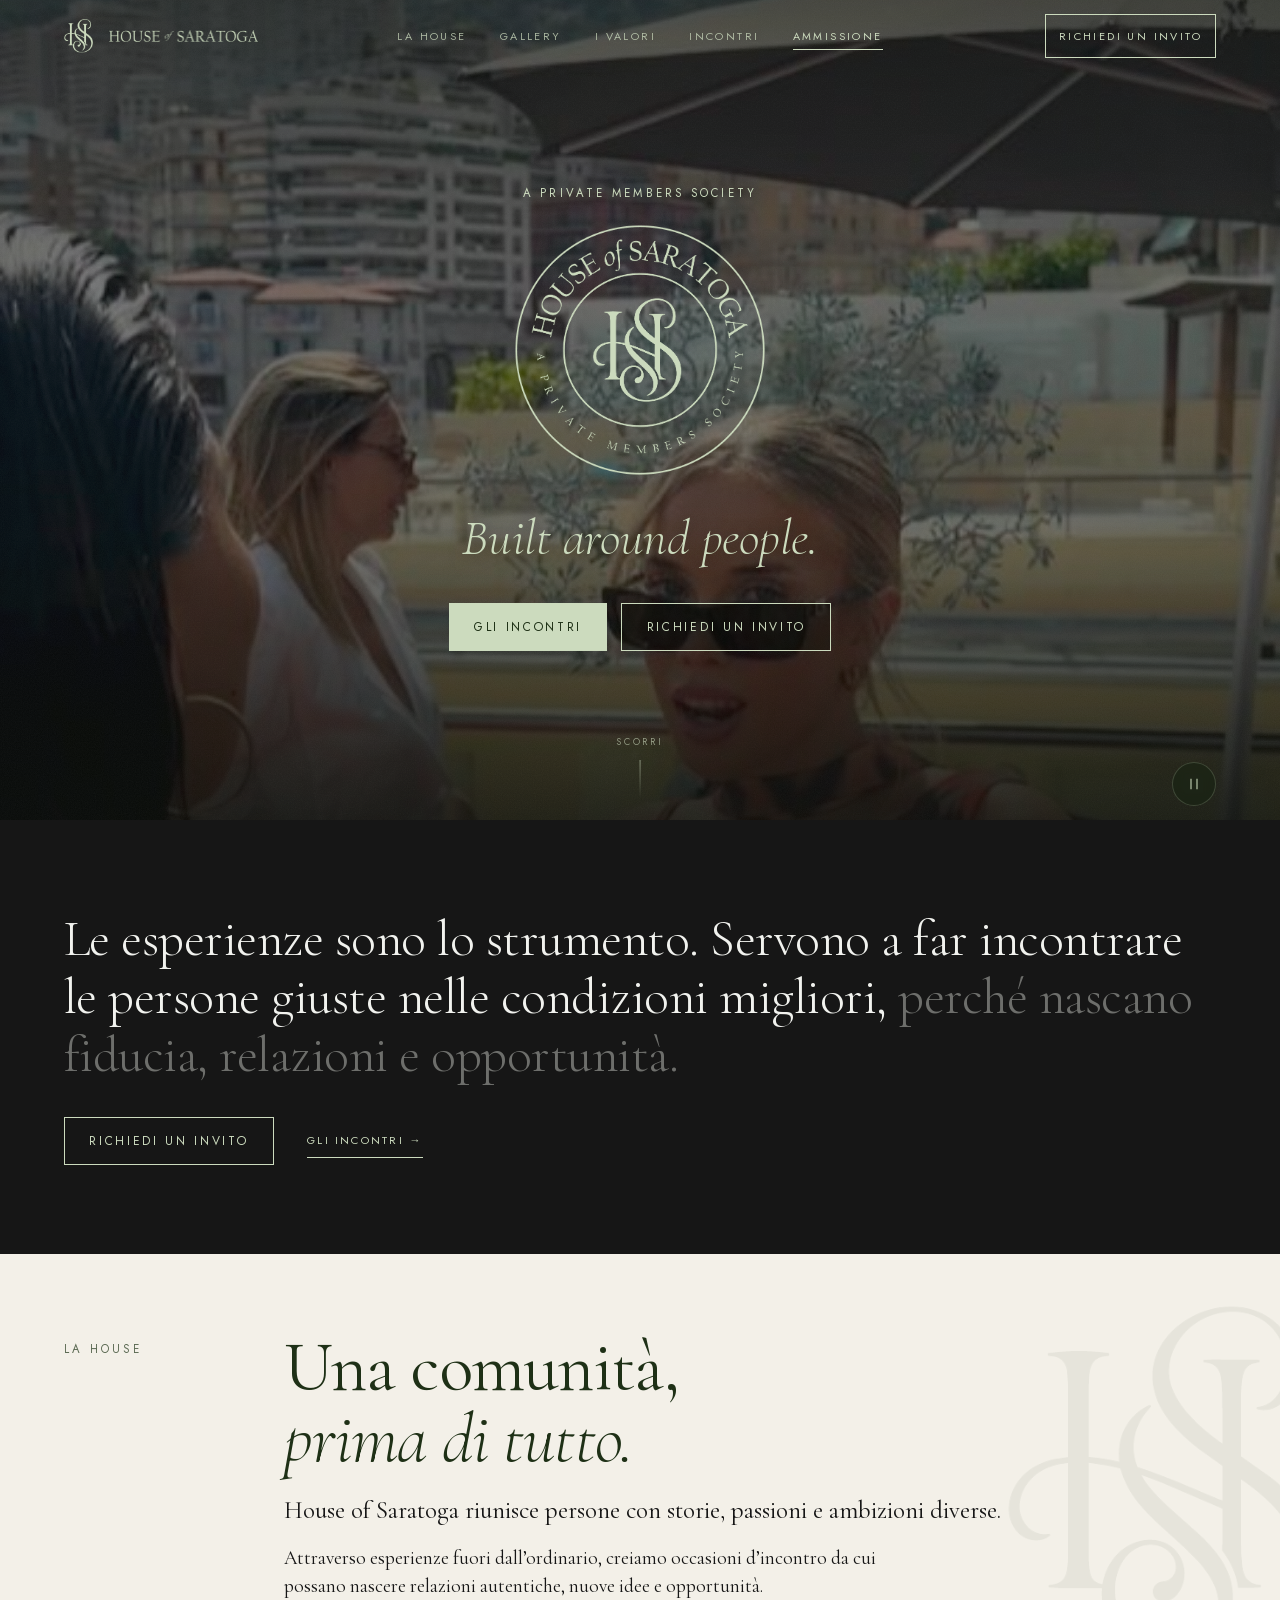
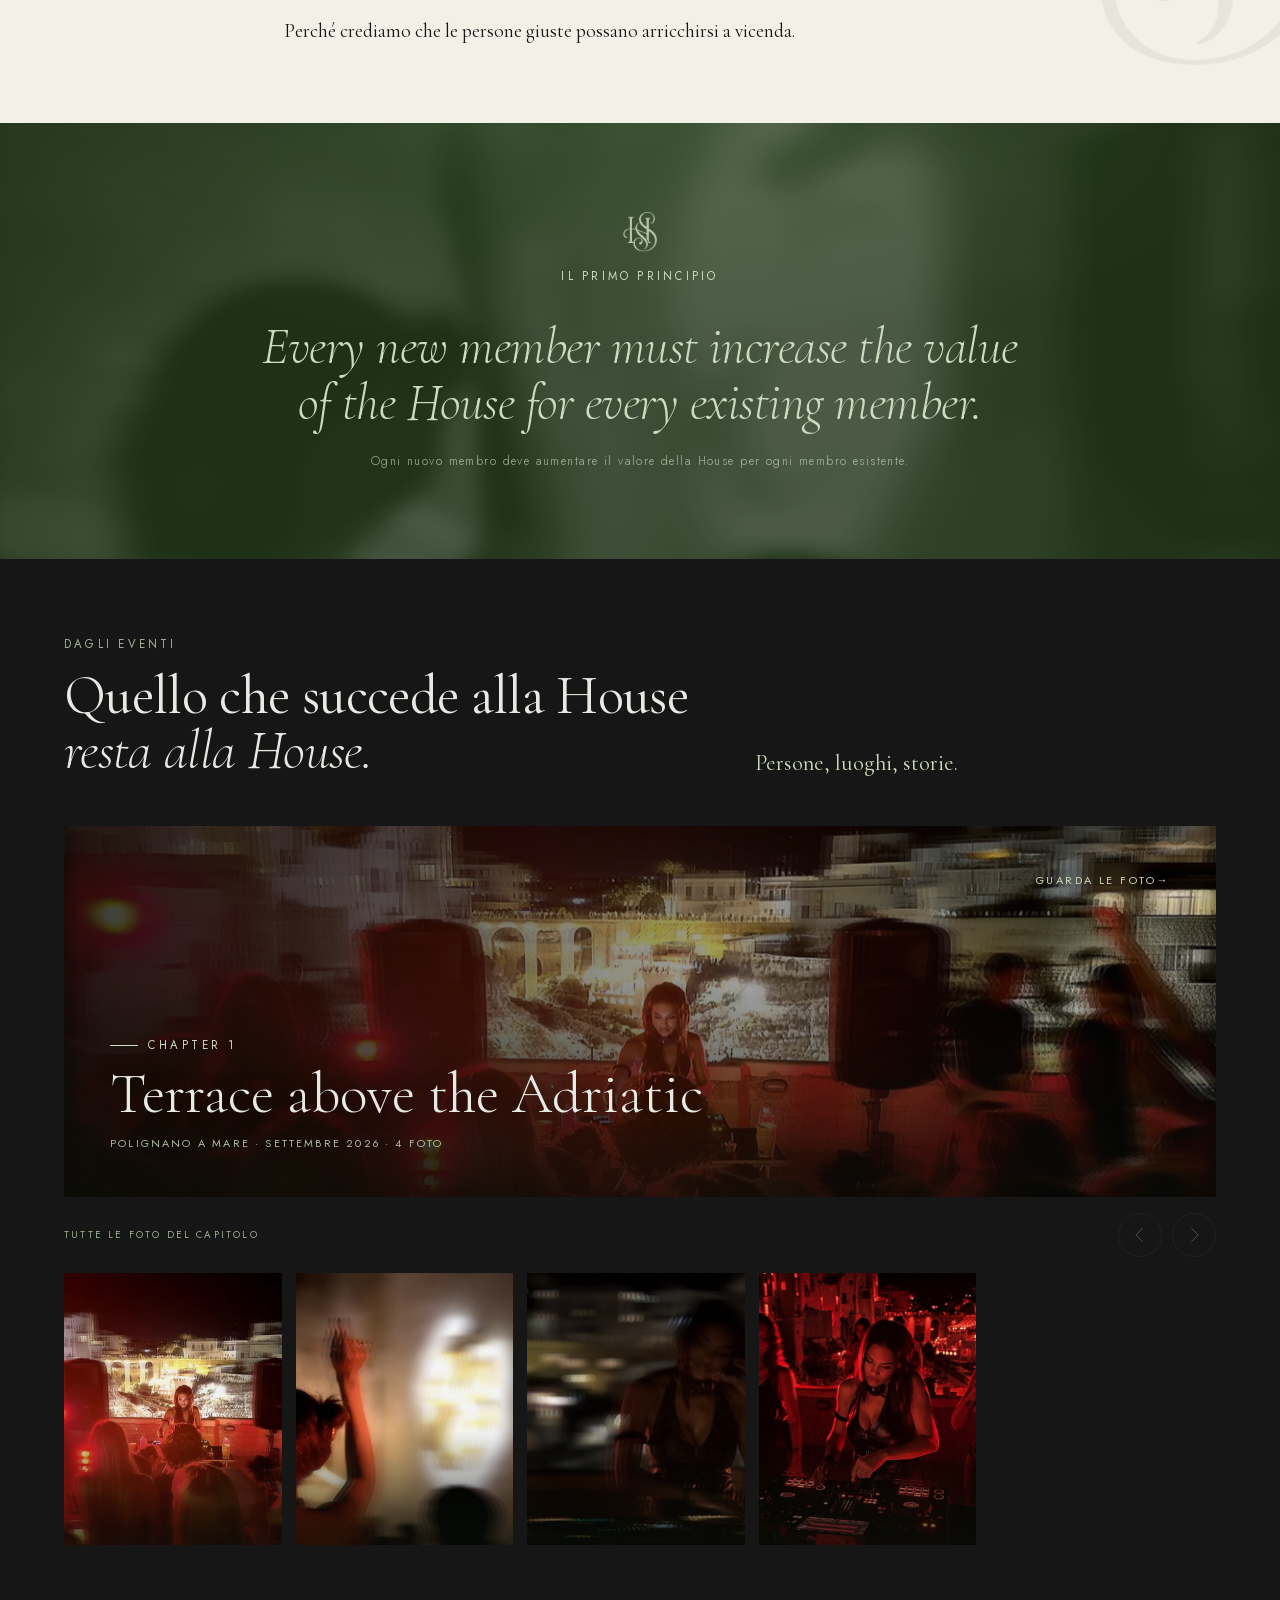
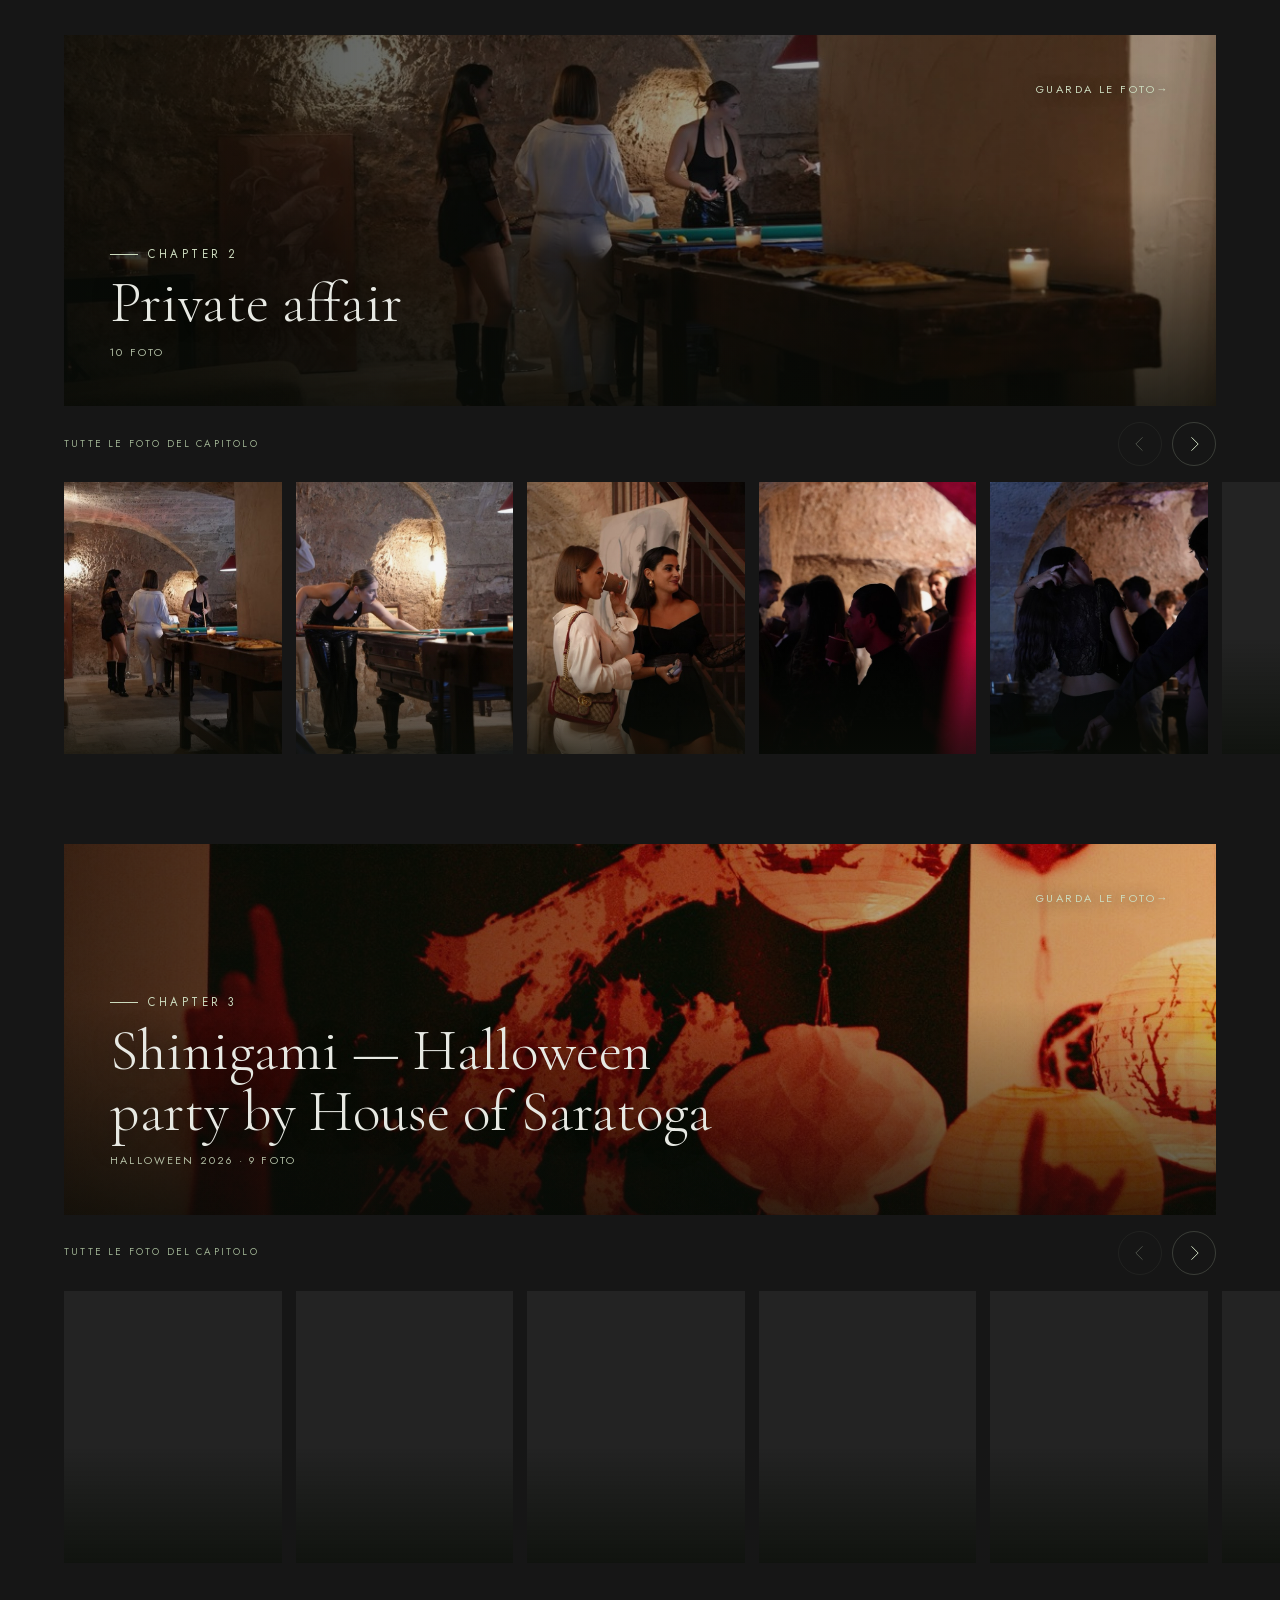
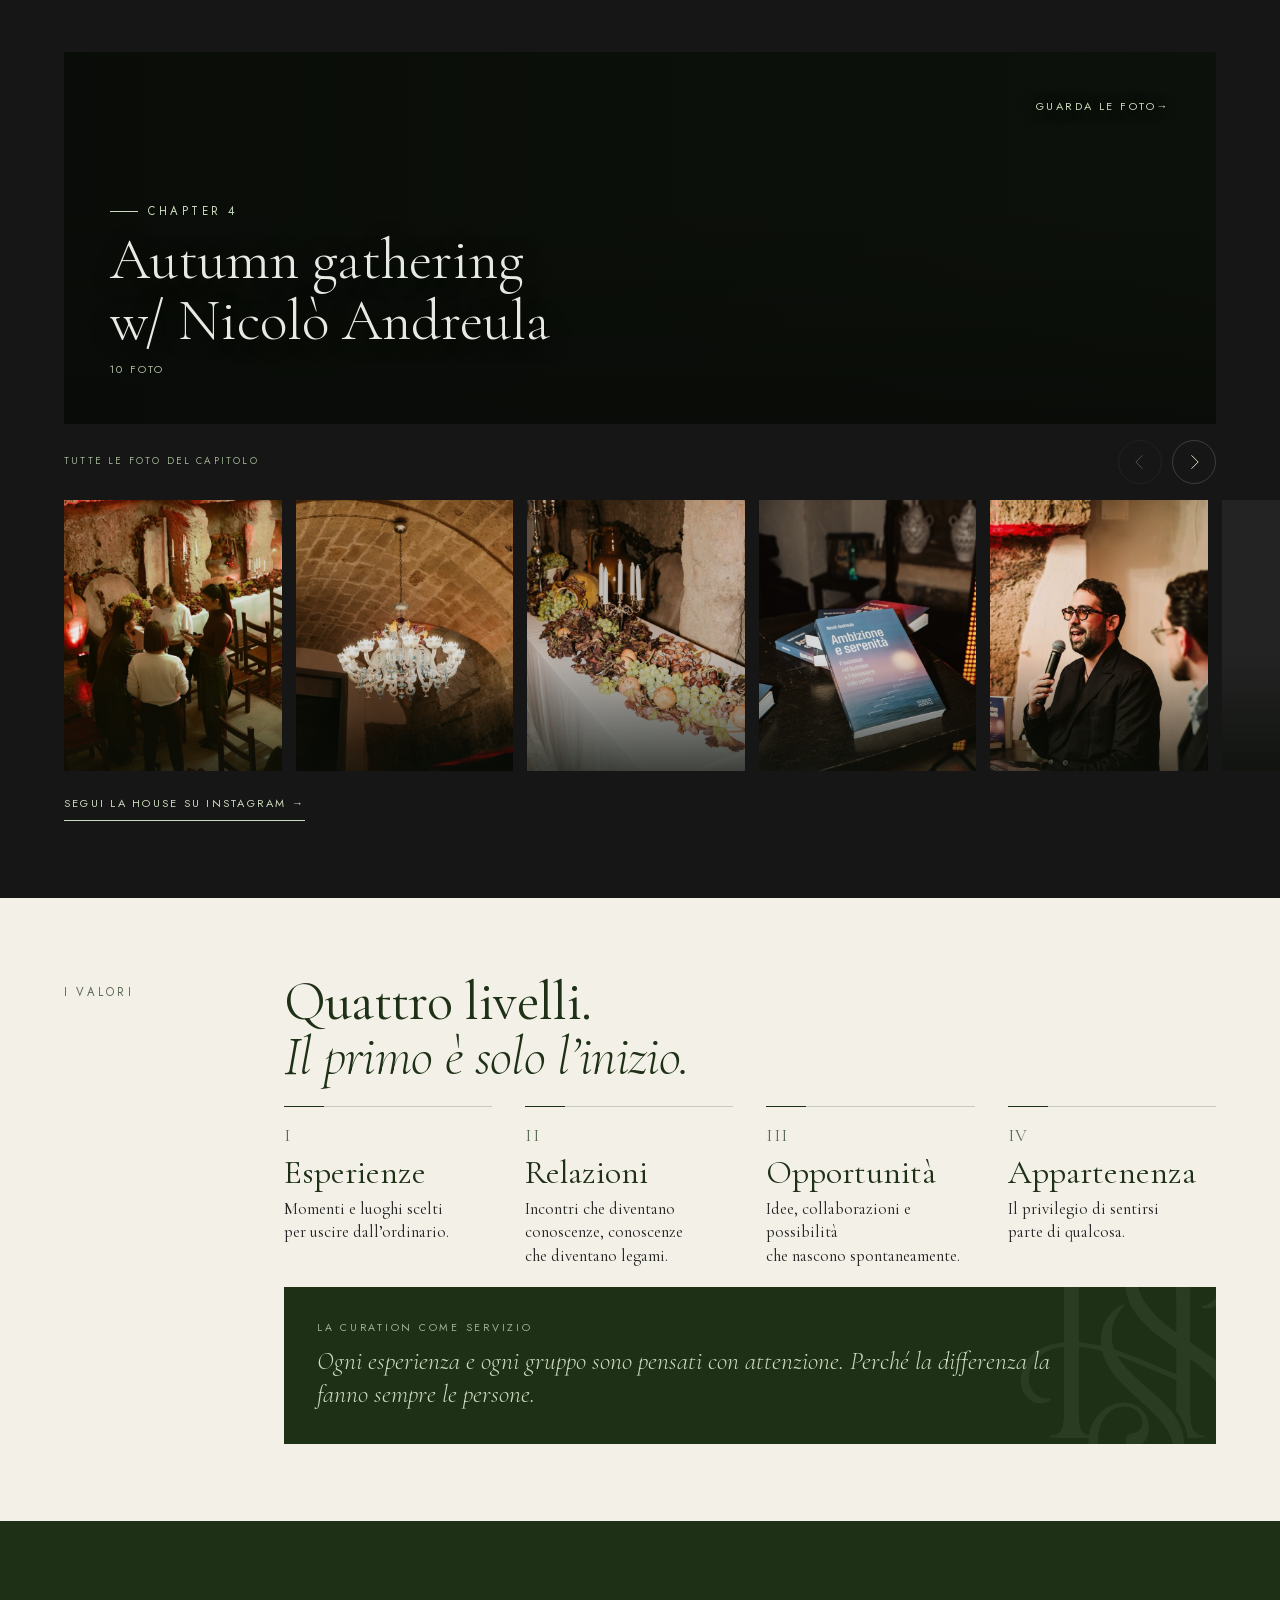
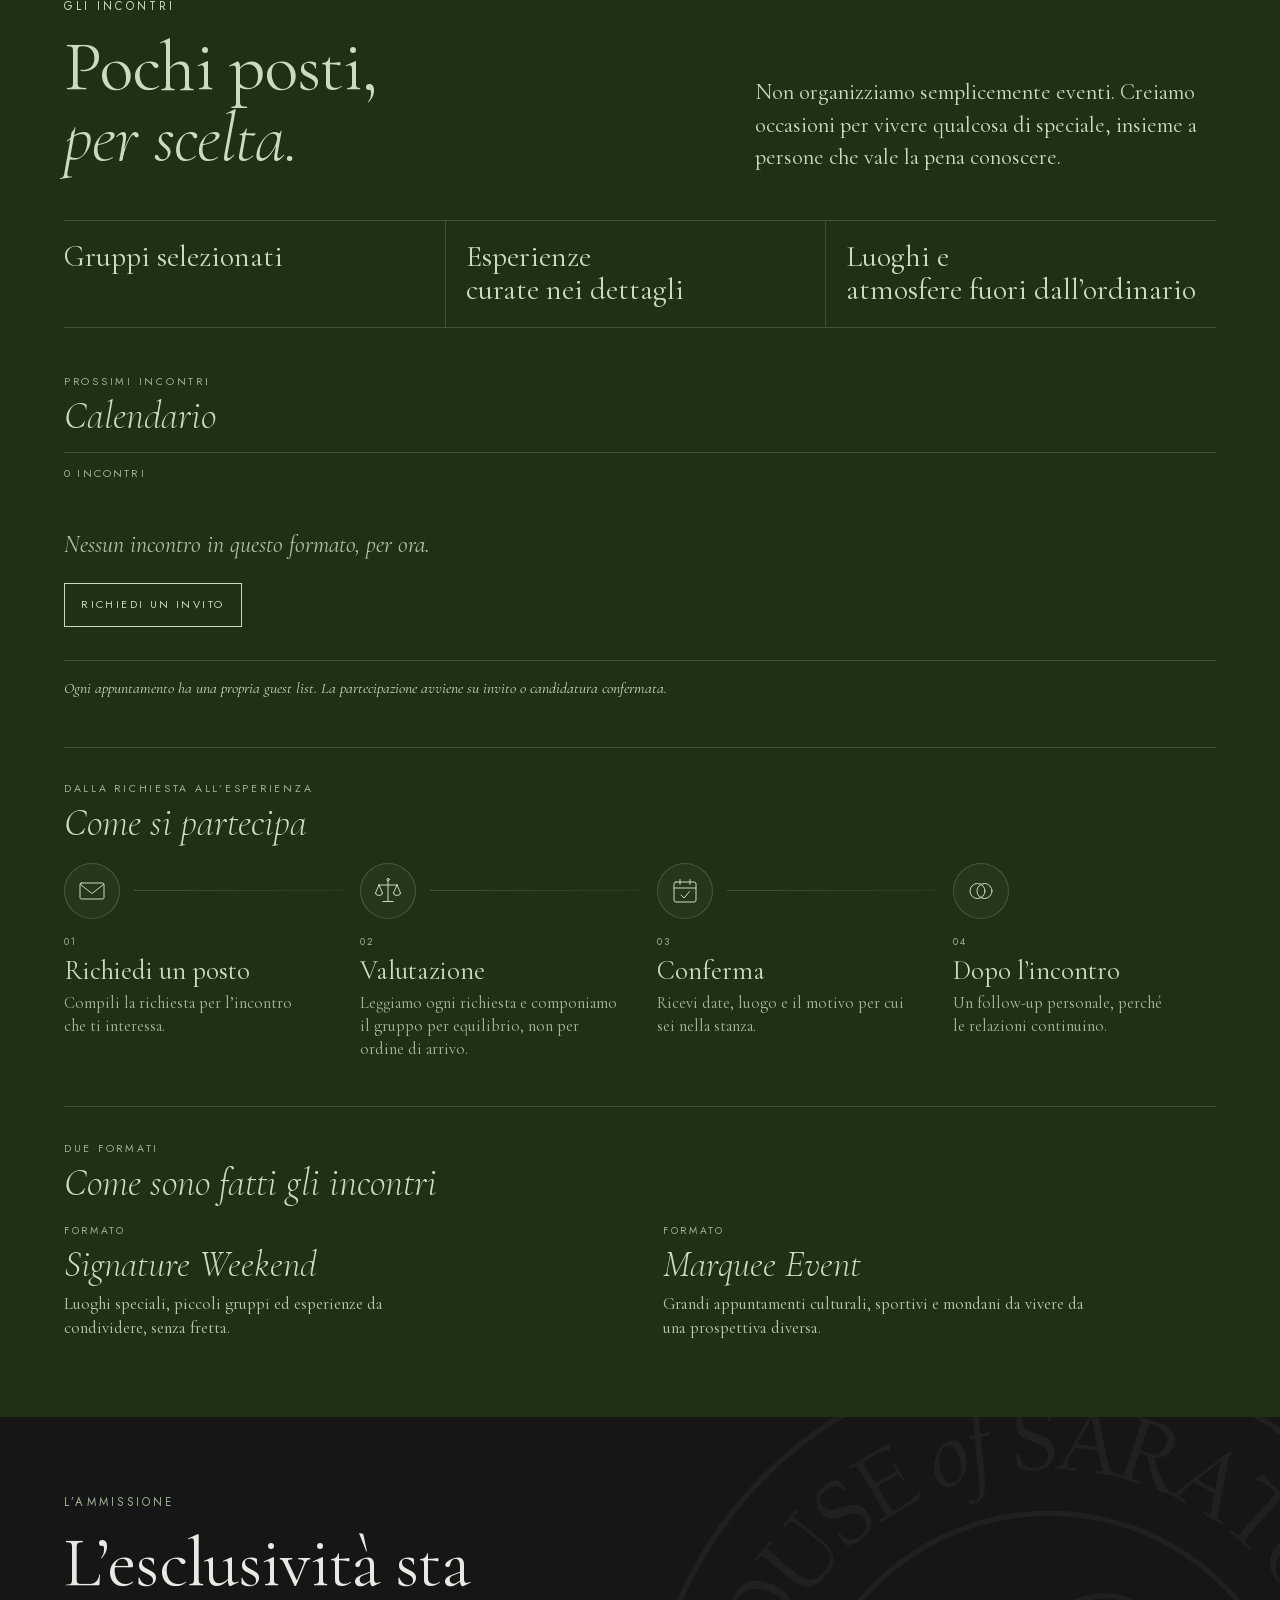
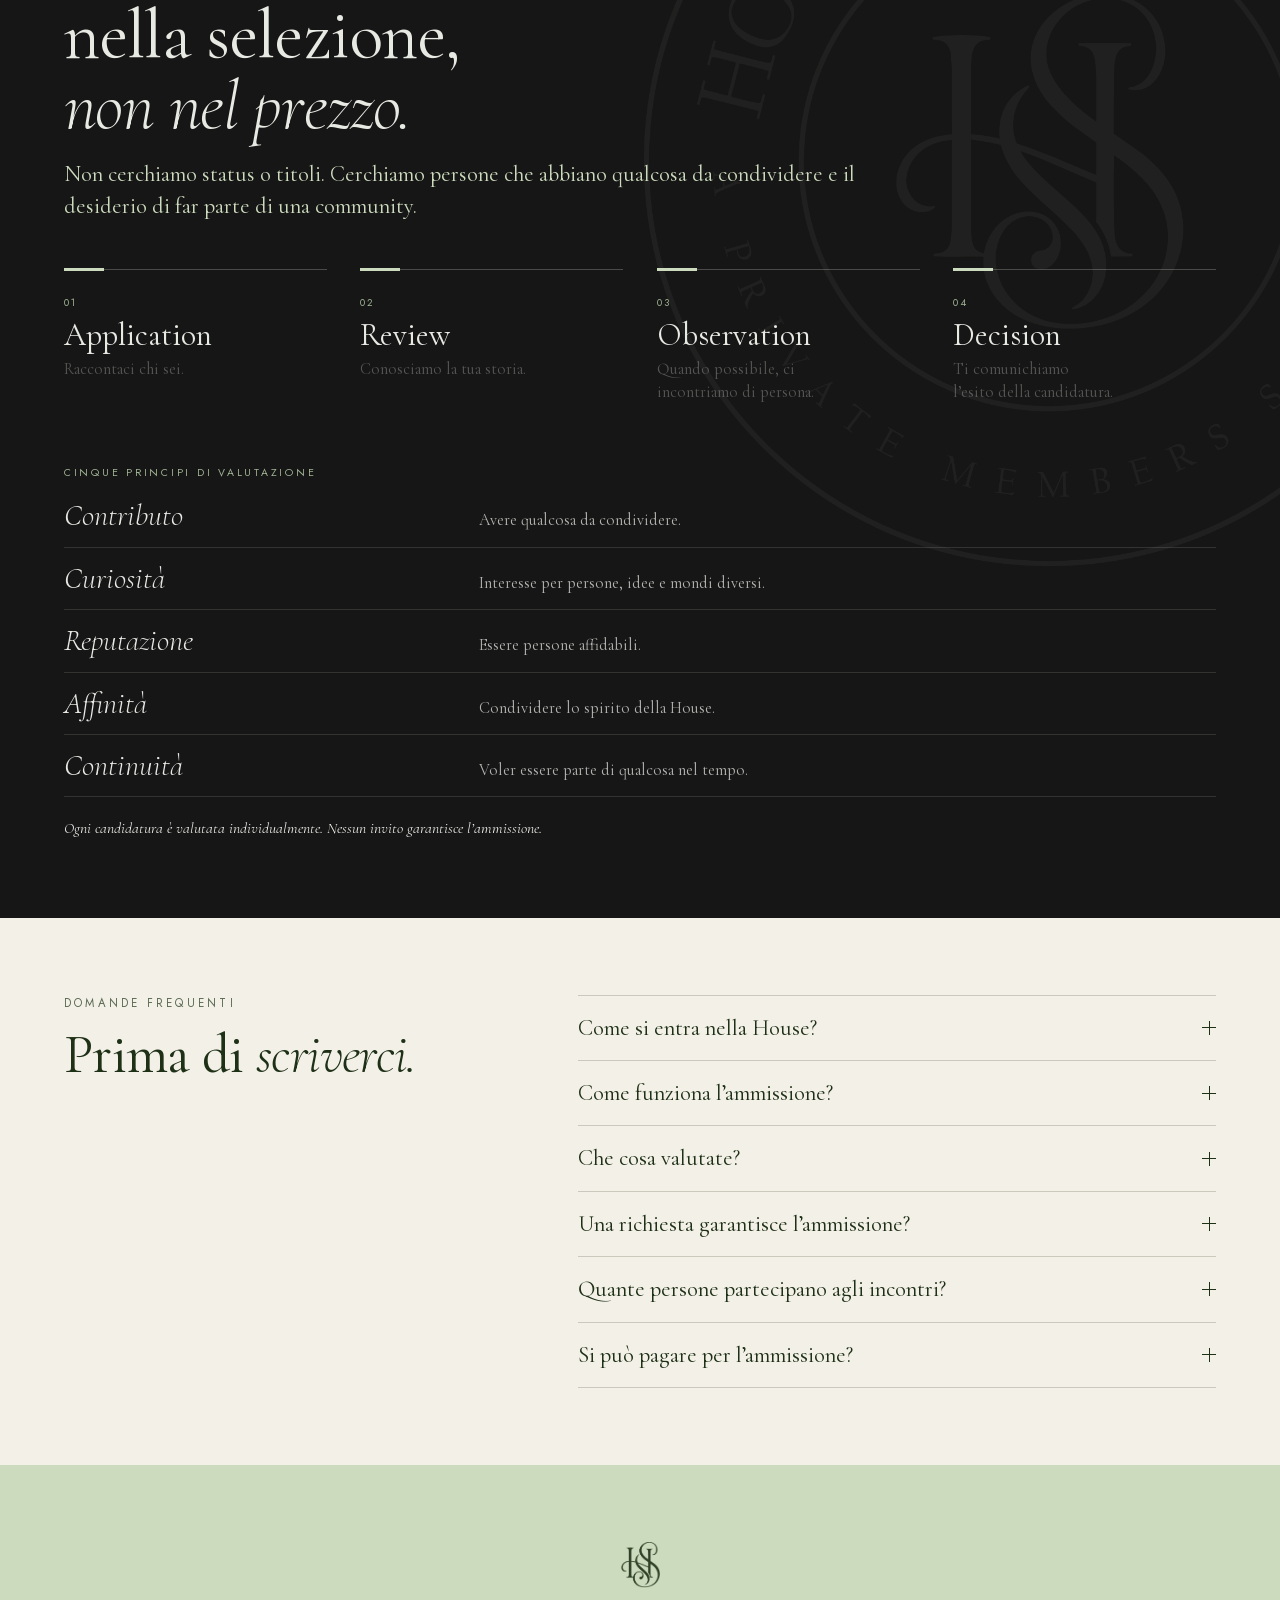
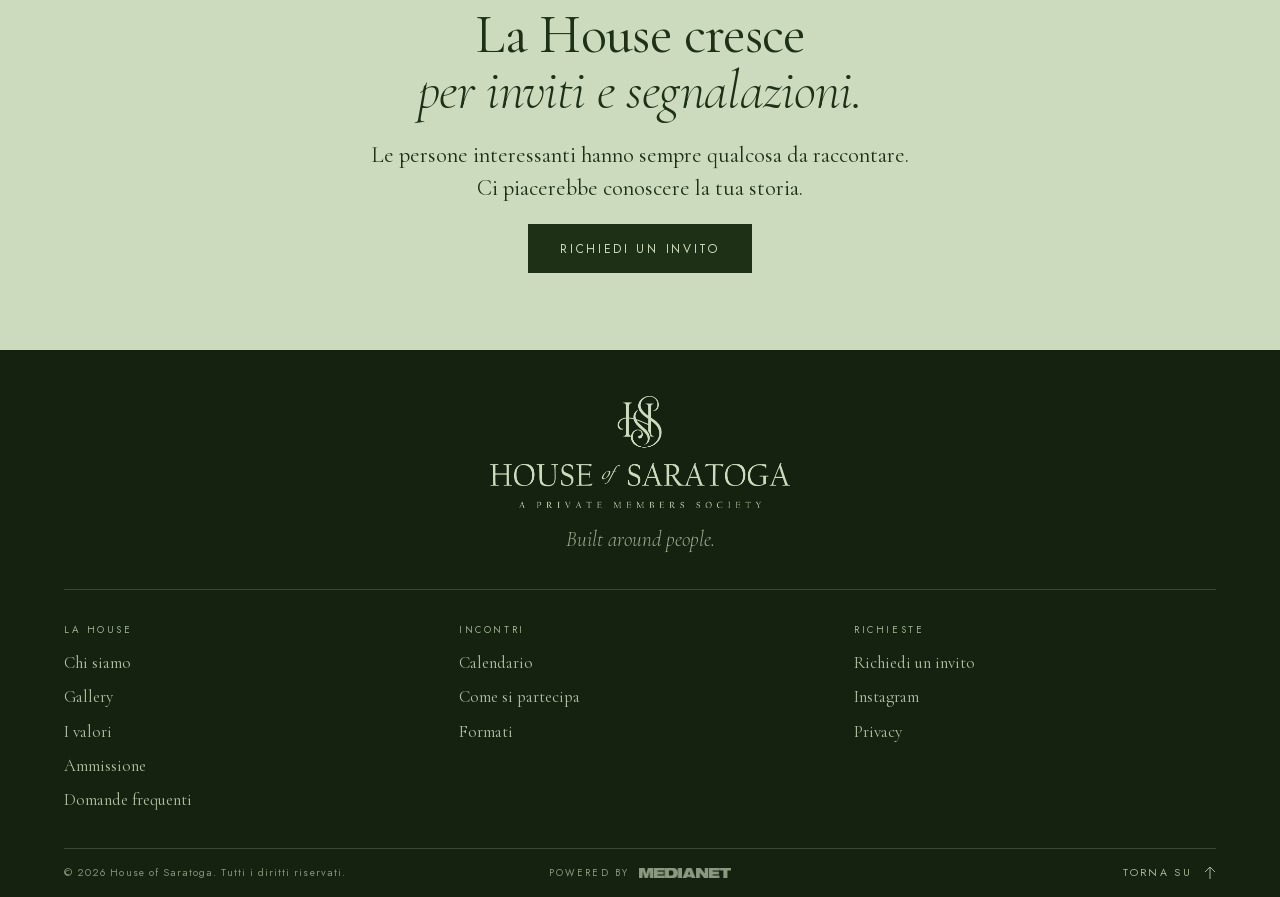
==== commit 0553f6a1: "Dagli eventi: un banner per ogni evento (4 capitoli) con le relative foto, scelte dal cliente Co-Aut" ====
--- a/index.html
+++ b/index.html
@@ -173,28 +173,8 @@
       <p class="lede lede--light reveal" style="--d:.1s">Persone, luoghi, storie.</p>
     </div>
 
-    <ol class="chapters reveal">
-      <li><span class="chapters__k">Capitolo uno</span><b>Polignano a Mare · Settembre 2026</b><span>Dove tutto è cominciato.</span></li>
-      <li><span class="chapters__k">Le persone</span><b lang="en">People make the place.</b></li>
-      <li><span class="chapters__k">Shinigami</span><b>Halloween 2026</b><span>Una notte fuori dall’ordinario.</span></li>
-    </ol>
-
-    <div class="gal-bar">
-      <div class="chips gal-filters" id="gal-filters" role="group" aria-label="Filtra le foto per serata"></div>
-      <div class="gal-nav">
-        <button class="gal-nav__btn" type="button" data-gal="prev" aria-label="Foto precedenti">
-          <svg viewBox="0 0 24 24" width="20" height="20" aria-hidden="true"><path d="M15 4l-8 8 8 8" fill="none" stroke="currentColor" stroke-width="1.2"/></svg>
-        </button>
-        <button class="gal-nav__btn" type="button" data-gal="next" aria-label="Foto successive">
-          <svg viewBox="0 0 24 24" width="20" height="20" aria-hidden="true"><path d="M9 4l8 8-8 8" fill="none" stroke="currentColor" stroke-width="1.2"/></svg>
-        </button>
-      </div>
-    </div>
-    <div class="gal" id="gal" tabindex="0" role="region" aria-label="Foto delle serate: scorri di lato"></div>
-    <div class="gal__meta">
-      <span class="gal__track" aria-hidden="true"><i id="gal-thumb"></i></span>
-      <span class="gal__count" id="gal-count"></span>
-    </div>
+    <div class="chapters-list" id="chapters"></div>
+
     <div class="gal__foot">
       <a class="gal__ig" href="https://www.instagram.com/houseofsaratoga/" target="_blank" rel="noopener noreferrer">Segui la House su Instagram <span aria-hidden="true">→</span></a>
     </div>
--- a/css/style.css
+++ b/css/style.css
@@ -283,19 +283,22 @@
 /* ---------- Gallery ---------- */
 /* Striscia orizzontale: tutte le foto nello stesso formato 4:5, scorrevole, allineata al testo e aperta sul bordo destro. */
 #gallery { overflow-x: clip; }
-.chapters { display: grid; gap: 0; margin-bottom: var(--sp-4); border-top: 1px solid var(--line-dark); }
-.chapters li { display: grid; gap: 4px; align-content: start; padding: var(--sp-2) 0; border-bottom: 1px solid var(--line-dark); }
-.chapters__k { font-family: var(--sans); font-weight: 400; font-size: .68rem; letter-spacing: .24em; text-transform: uppercase; color: var(--sage-dim); }
-.chapters b { font-weight: 300; font-style: italic; font-size: clamp(1.3rem, 1.1rem + .8vw, 1.8rem); line-height: 1.1; }
-.chapters li > span:last-child:not(.chapters__k) { opacity: .75; font-size: 1.05rem; }
-@media (min-width: 800px) {
-  .chapters { grid-template-columns: repeat(3, 1fr); border-bottom: 1px solid var(--line-dark); }
-  .chapters li { padding: var(--sp-3) var(--sp-3) var(--sp-3) 0; border-bottom: 0; }
-  .chapters li + li { border-left: 1px solid var(--line-dark); padding-left: var(--sp-3); }
-}
-.gal-bar { display: flex; align-items: center; justify-content: space-between; gap: var(--sp-3); margin-bottom: var(--sp-3); min-width: 0; }
-.gal-bar .chips { flex: 1; min-width: 0; }
-@media (min-width: 900px) { .chips.gal-filters { justify-content: flex-start; } }
+/* Capitoli: un banner per ogni evento (foto di copertina scurita da un'ombra, titolo e numero) e sotto la striscia delle sue foto */
+.chapters-list { display: grid; gap: clamp(48px, 7vw, 96px); }
+.chapter { min-width: 0; }
+.chapter__banner { position: relative; isolation: isolate; overflow: hidden; min-height: clamp(300px, 29vw, 410px); display: flex; align-items: flex-end; background: #0e120c; }
+.chapter__cover { position: absolute; inset: 0; width: 100%; height: 100%; object-fit: cover; z-index: -2; transition: transform 1.8s var(--ease); }
+.chapter__banner::after { content: ""; position: absolute; inset: 0; z-index: -1; background: linear-gradient(90deg, rgba(8, 11, 7, .8) 0%, rgba(8, 11, 7, .42) 52%, rgba(8, 11, 7, .14) 100%), linear-gradient(0deg, rgba(8, 11, 7, .74) 0%, rgba(8, 11, 7, 0) 58%); }
+.chapter__banner:hover .chapter__cover { transform: scale(1.04); }
+.chapter__txt { position: relative; padding: clamp(20px, 3.6vw, 48px); display: grid; gap: 10px; max-width: 44rem; pointer-events: none; }
+.chapter__k { display: flex; align-items: center; gap: .9em; font-family: var(--sans); font-size: .72rem; letter-spacing: .3em; text-transform: uppercase; color: var(--sage); }
+.chapter__k::before { content: ""; width: 28px; height: 1px; background: var(--sage); }
+.chapter__t { font-weight: 300; font-size: clamp(1.9rem, 1.3rem + 3vw, 3.6rem); line-height: 1.05; text-wrap: balance; text-shadow: 0 2px 24px rgba(0, 0, 0, .45); }
+.chapter__meta { font-family: var(--sans); font-size: .68rem; letter-spacing: .2em; text-transform: uppercase; color: var(--sage); opacity: .85; }
+.chapter__open { position: absolute; inset: 0; z-index: 2; width: 100%; height: 100%; padding: clamp(20px, 3.6vw, 48px); background: none; border: 0; cursor: zoom-in; color: var(--sage); display: flex; align-items: flex-start; justify-content: flex-end; font-family: var(--sans); font-size: .7rem; letter-spacing: .22em; text-transform: uppercase; text-shadow: 0 1px 14px rgba(0, 0, 0, .6); }
+.chapter__open:focus-visible { outline: 1.5px solid var(--sage); outline-offset: -10px; }
+.chapter__bar { display: flex; align-items: center; justify-content: space-between; gap: var(--sp-3); margin: var(--sp-2) 0; min-height: 44px; }
+.chapter__count { font-family: var(--sans); font-size: .62rem; letter-spacing: .22em; text-transform: uppercase; color: var(--sage-dim); }
 .gal-nav { display: none; gap: 10px; flex: none; }
 @media (min-width: 900px) { .gal-nav { display: flex; } }
 .gal-nav__btn { width: 44px; height: 44px; display: grid; place-items: center; background: none; border: 1px solid var(--line-dark); border-radius: 50%; color: var(--sage); cursor: pointer; transition: border-color .3s, background-color .3s, opacity .3s; }
@@ -305,19 +308,14 @@
 .gal { display: flex; gap: 10px; overflow-x: auto; scroll-snap-type: x mandatory; scrollbar-width: none; -webkit-overflow-scrolling: touch; overscroll-behavior-x: contain; margin-inline: calc(var(--gutter) * -1); padding-inline: var(--gutter); scroll-padding-inline: var(--gutter); outline-offset: -2px; }
 .gal::-webkit-scrollbar { display: none; }
 @media (min-width: 900px) { .gal { gap: 14px; margin-inline: 0 calc(50% - 50vw); padding-inline: 0 var(--gutter); scroll-padding-inline: 0; } }
-.gal__item { flex: none; position: relative; width: min(64vw, 280px); aspect-ratio: 4 / 5; padding: 0; border: 0; background: #232323; overflow: hidden; cursor: zoom-in; scroll-snap-align: start; }
-@media (min-width: 900px) { .gal__item { width: clamp(240px, 23vw, 300px); } }
+.gal__item { flex: none; position: relative; width: min(52vw, 220px); aspect-ratio: 4 / 5; padding: 0; border: 0; background: #232323; overflow: hidden; cursor: zoom-in; scroll-snap-align: start; }
+@media (min-width: 900px) { .gal__item { width: clamp(200px, 17vw, 250px); } }
 .gal__item img { position: absolute; inset: 0; width: 100%; height: 100%; object-fit: cover; object-position: 50% 28%; transition: transform 1.2s var(--ease), filter .6s; filter: saturate(.92) brightness(.96); }
 .gal__item::before { content: ""; position: absolute; inset: 0; z-index: 1; background: linear-gradient(to top, rgba(10, 14, 8, .72), rgba(10, 14, 8, 0) 42%); pointer-events: none; transition: opacity .5s; }
-.gal__tag { position: absolute; left: 14px; bottom: 12px; z-index: 2; font-family: var(--sans); font-size: .58rem; letter-spacing: .22em; text-transform: uppercase; color: #eef3e6; opacity: .85; text-align: left; pointer-events: none; }
 .gal__item:hover img, .gal__item:focus-visible img { transform: scale(1.05); filter: none; }
 .gal__item::after { content: ""; position: absolute; inset: 0; z-index: 3; box-shadow: inset 0 0 0 1px rgba(204, 219, 190, 0); transition: box-shadow .4s; pointer-events: none; }
 .gal__item:hover::after, .gal__item:focus-visible::after { box-shadow: inset 0 0 0 1px rgba(204, 219, 190, .55); }
 
-.gal__meta { display: flex; align-items: center; gap: var(--sp-3); margin-top: var(--sp-3); }
-.gal__track { position: relative; flex: 1; height: 1px; background: var(--line-dark); }
-.gal__track i { position: absolute; top: -1px; left: 0; height: 3px; width: 30%; background: var(--sage); transition: left .15s linear, width .3s; }
-.gal__count { flex: none; font-family: var(--sans); font-size: .62rem; letter-spacing: .22em; text-transform: uppercase; color: var(--sage-dim); }
 .gal__foot { display: flex; align-items: center; flex-wrap: wrap; gap: var(--sp-2) var(--sp-4); margin-top: var(--sp-2); }
 .gal__ig { font-family: var(--sans); font-size: .7rem; letter-spacing: .2em; text-transform: uppercase; color: var(--sage); text-decoration: none; padding-block: 8px; border-bottom: 1px solid currentColor; }
 .gal__ig:hover { border-bottom-color: transparent; }
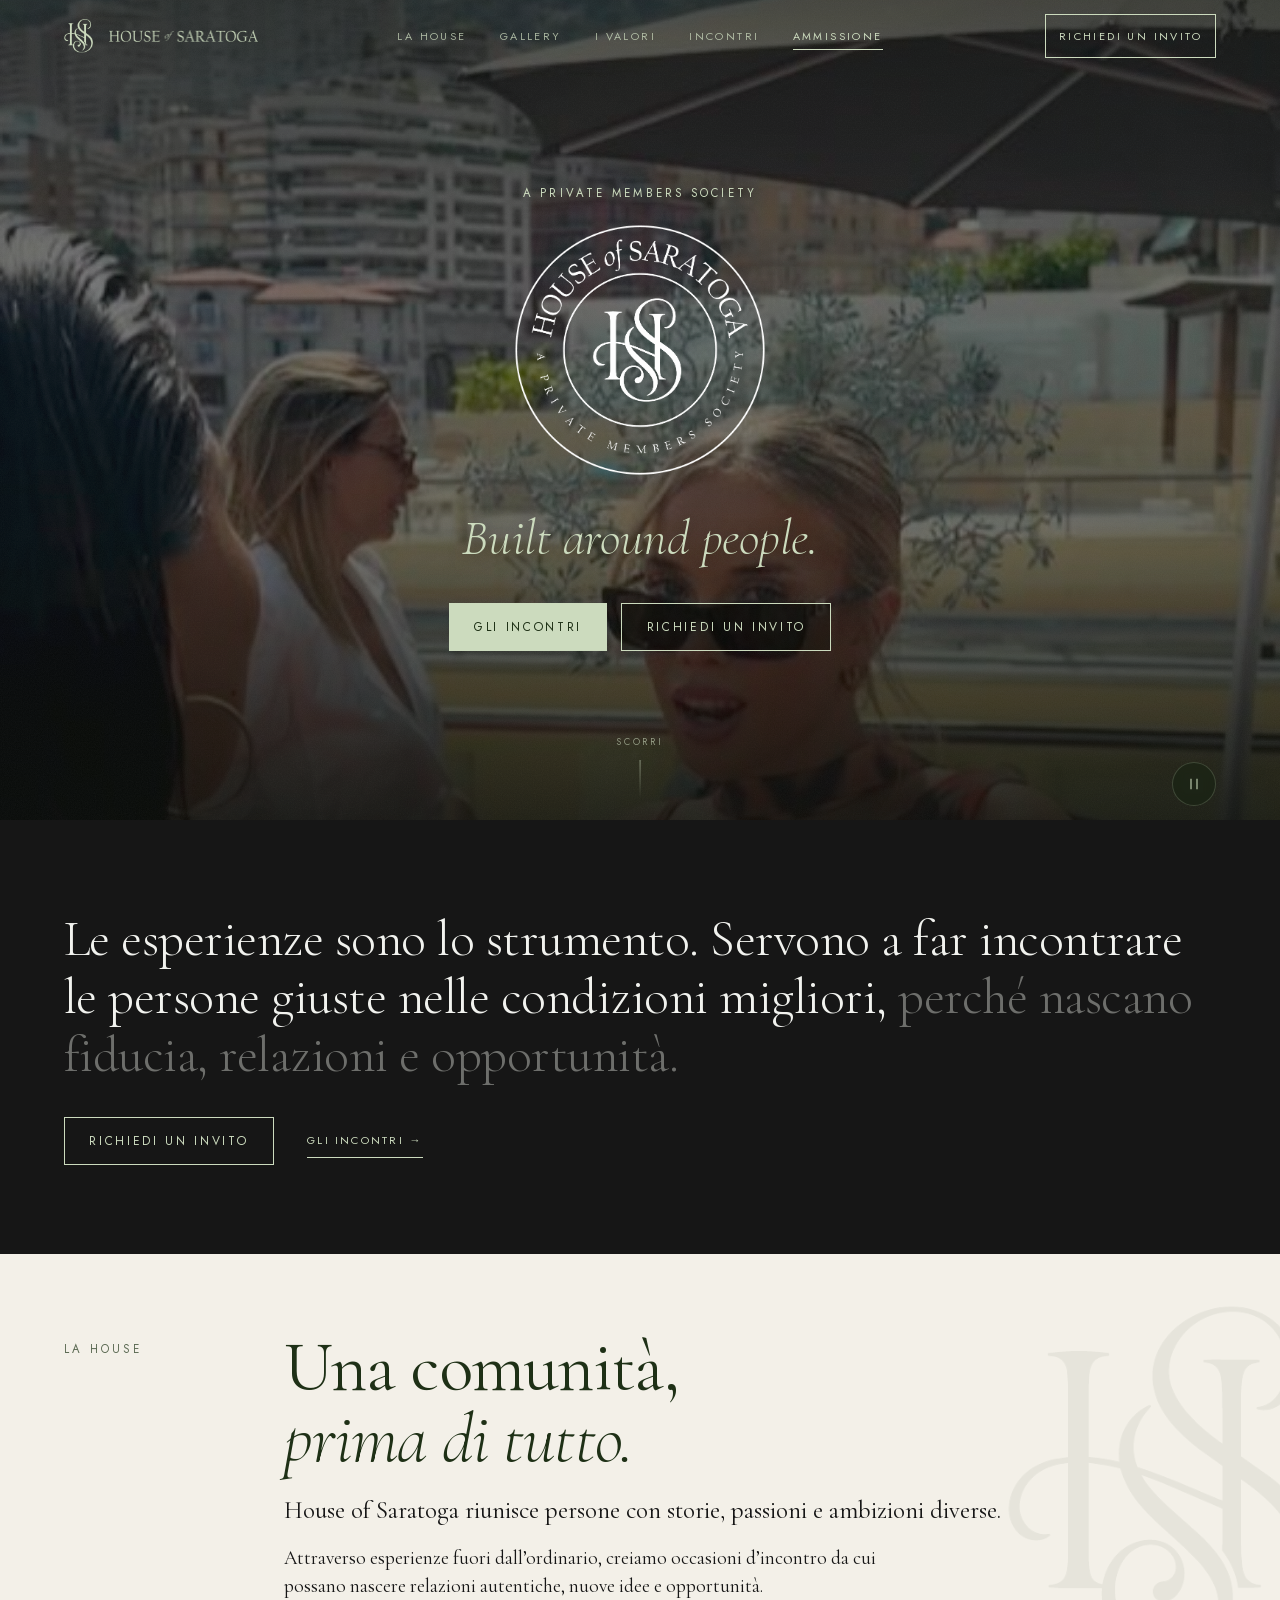
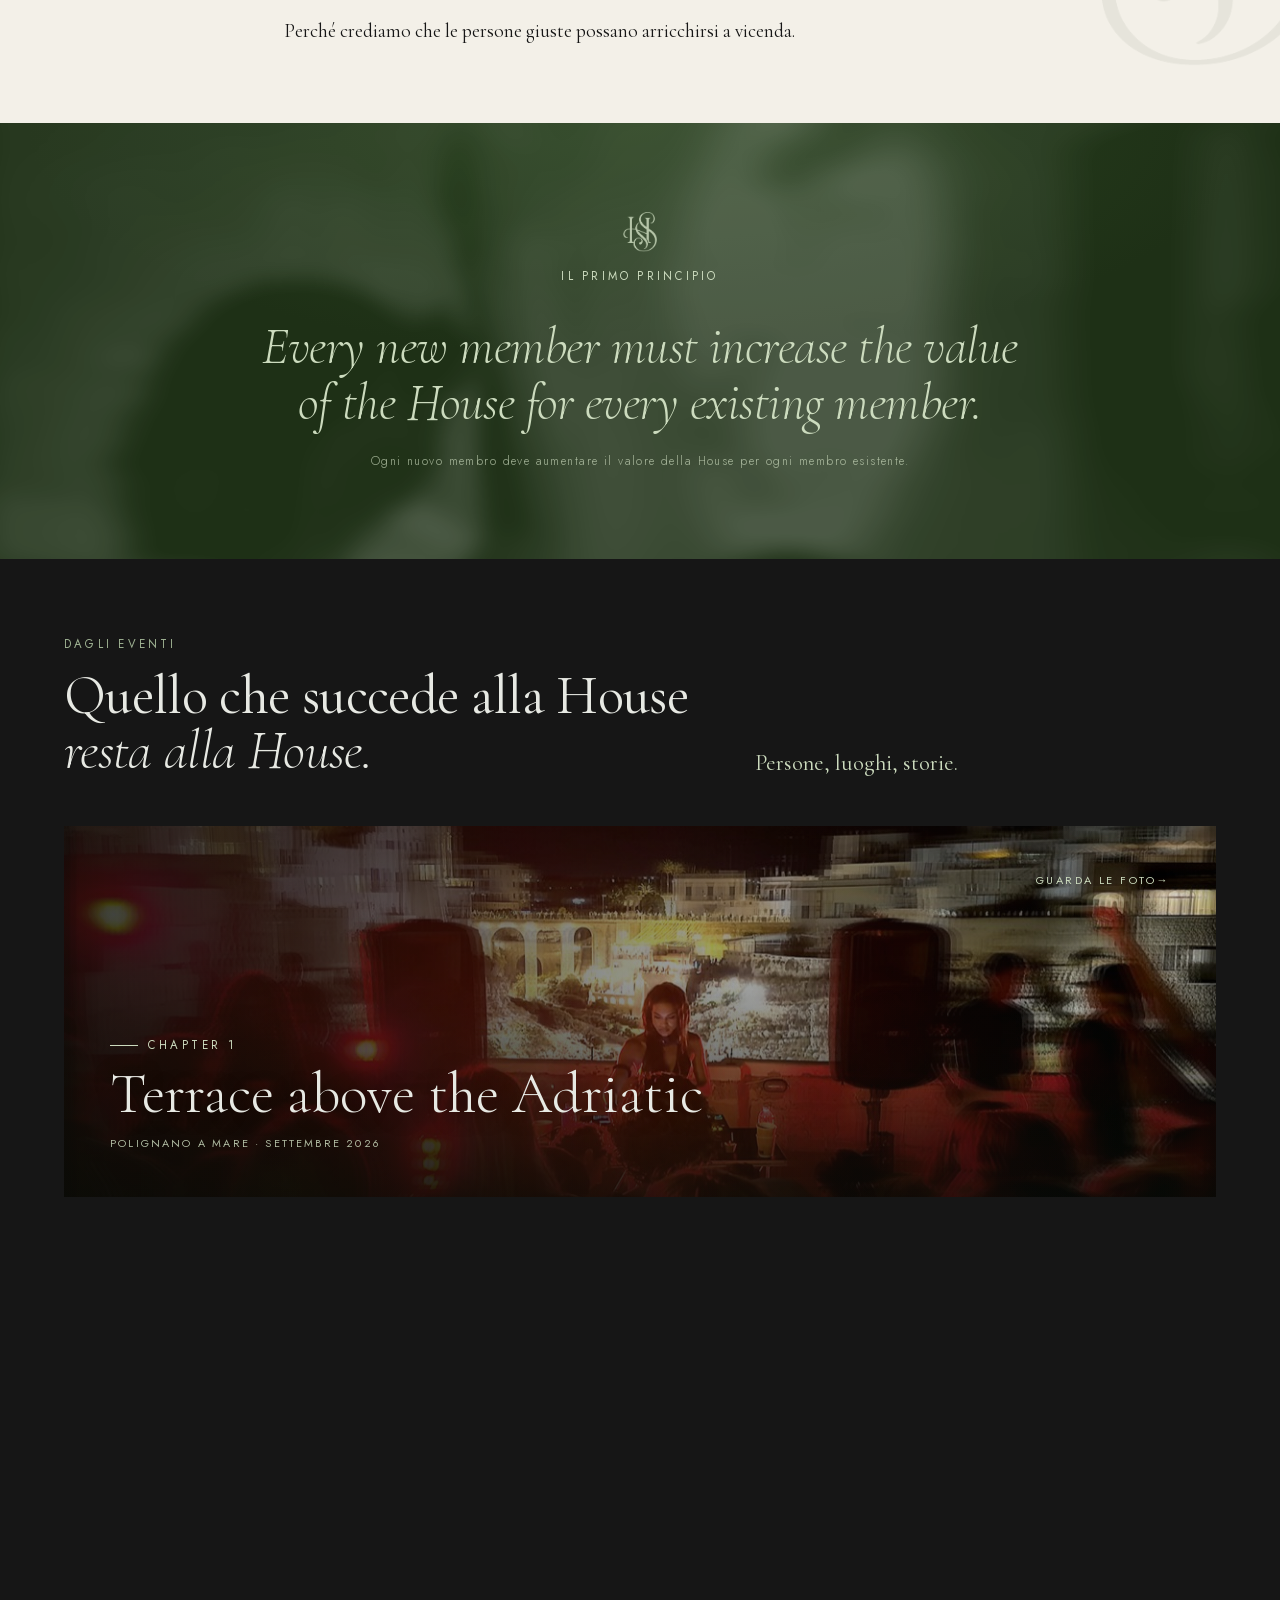
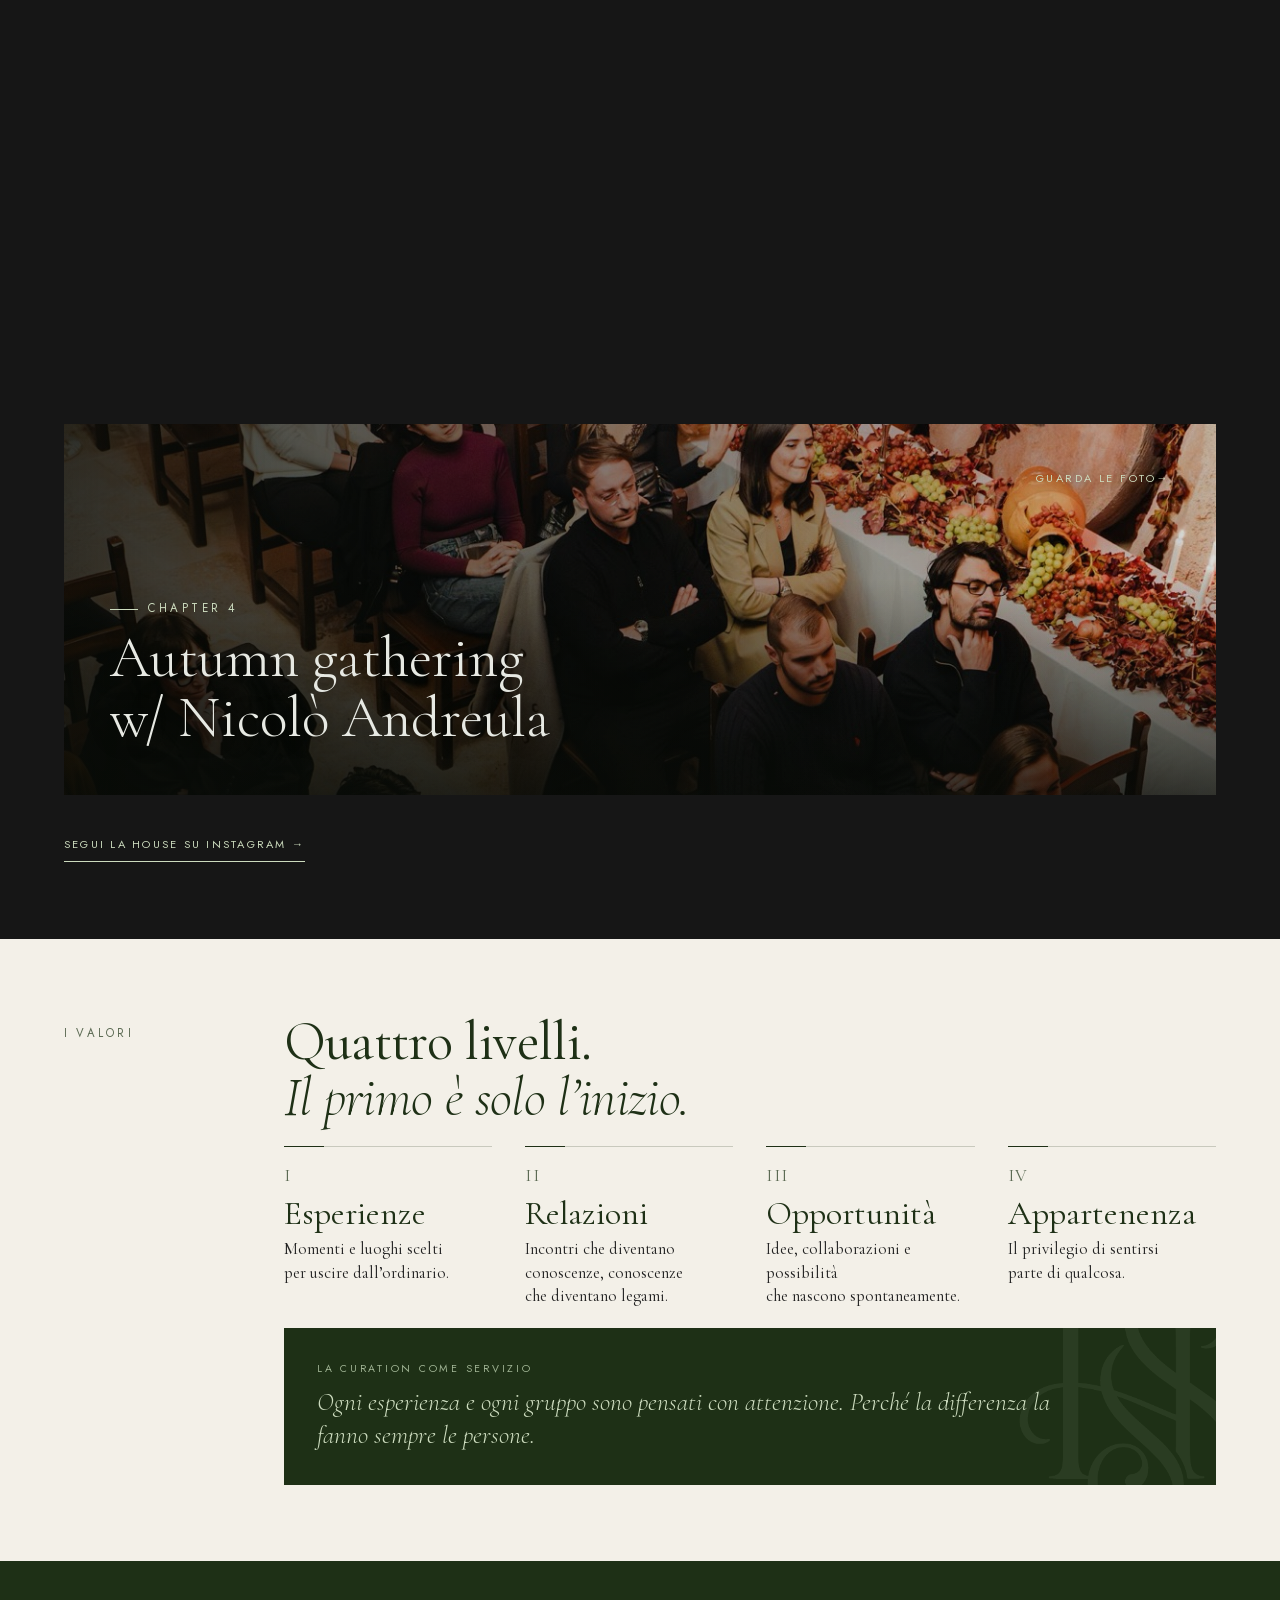
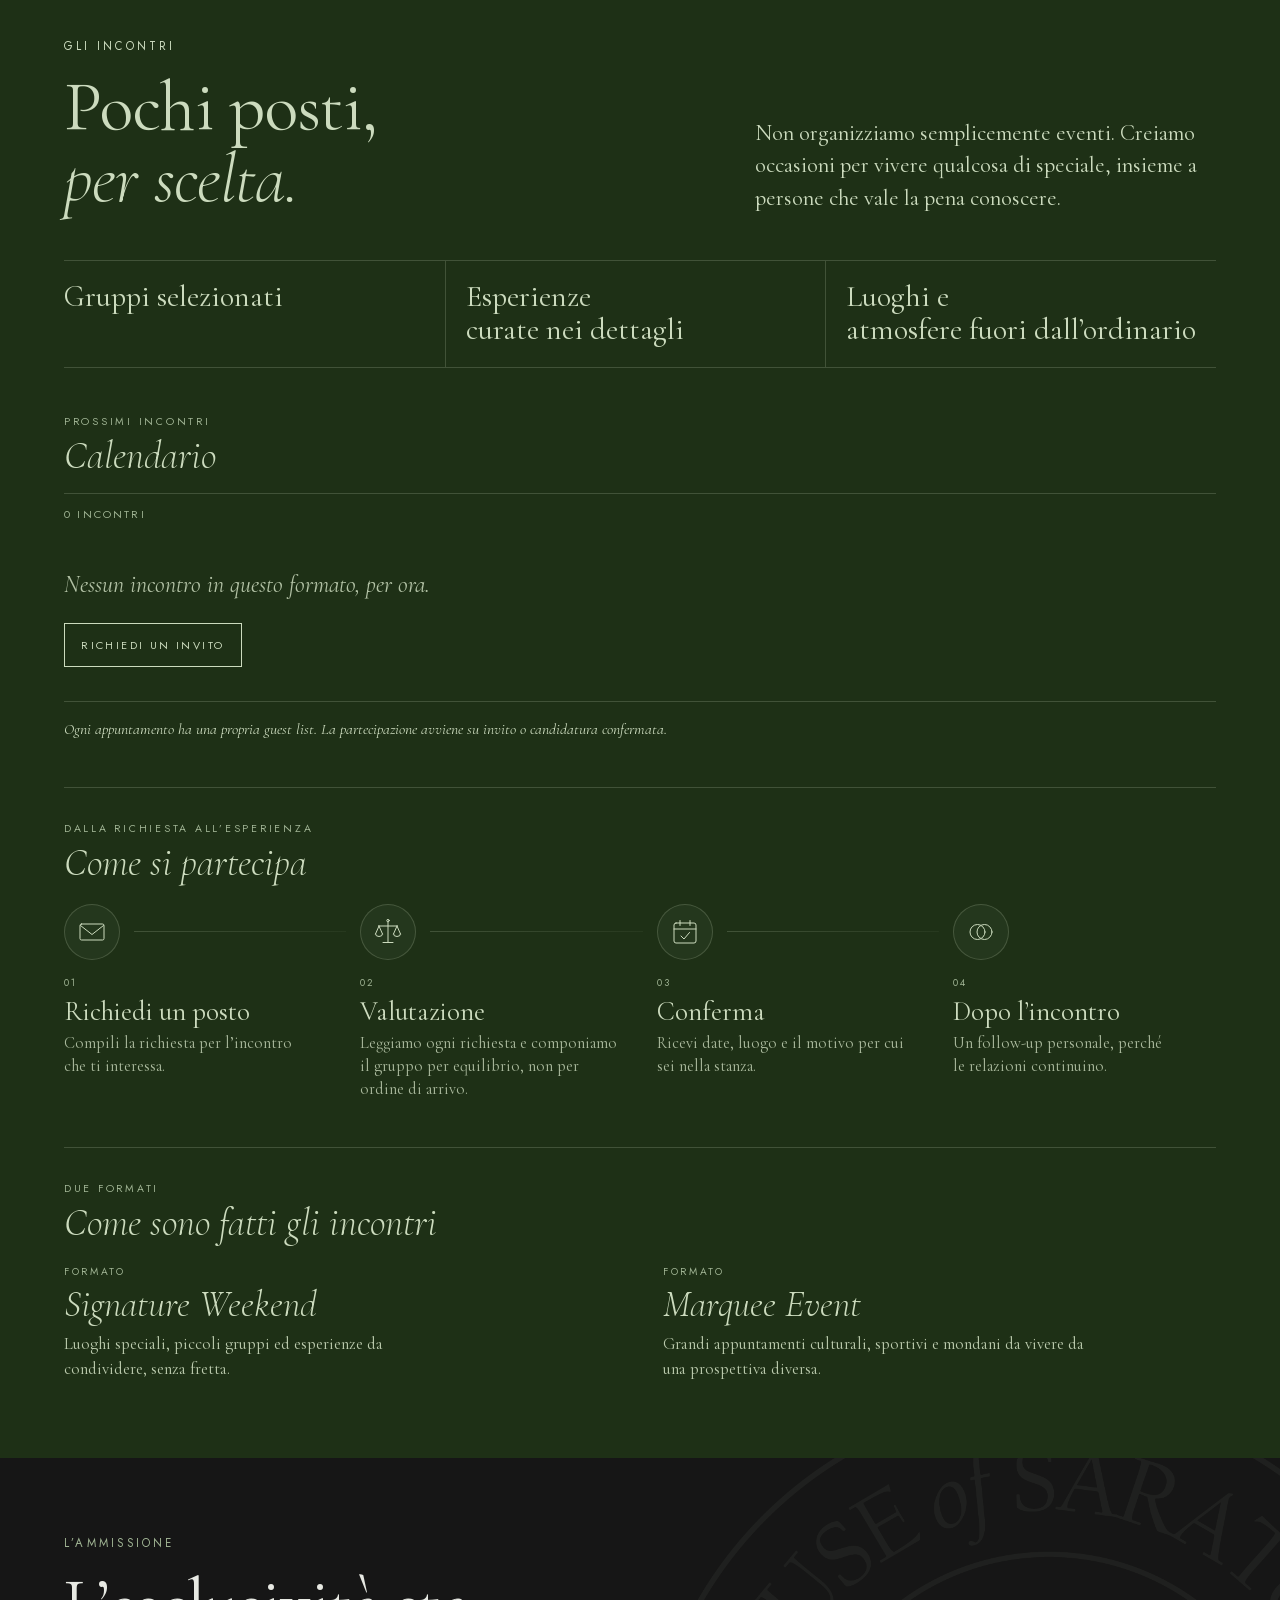
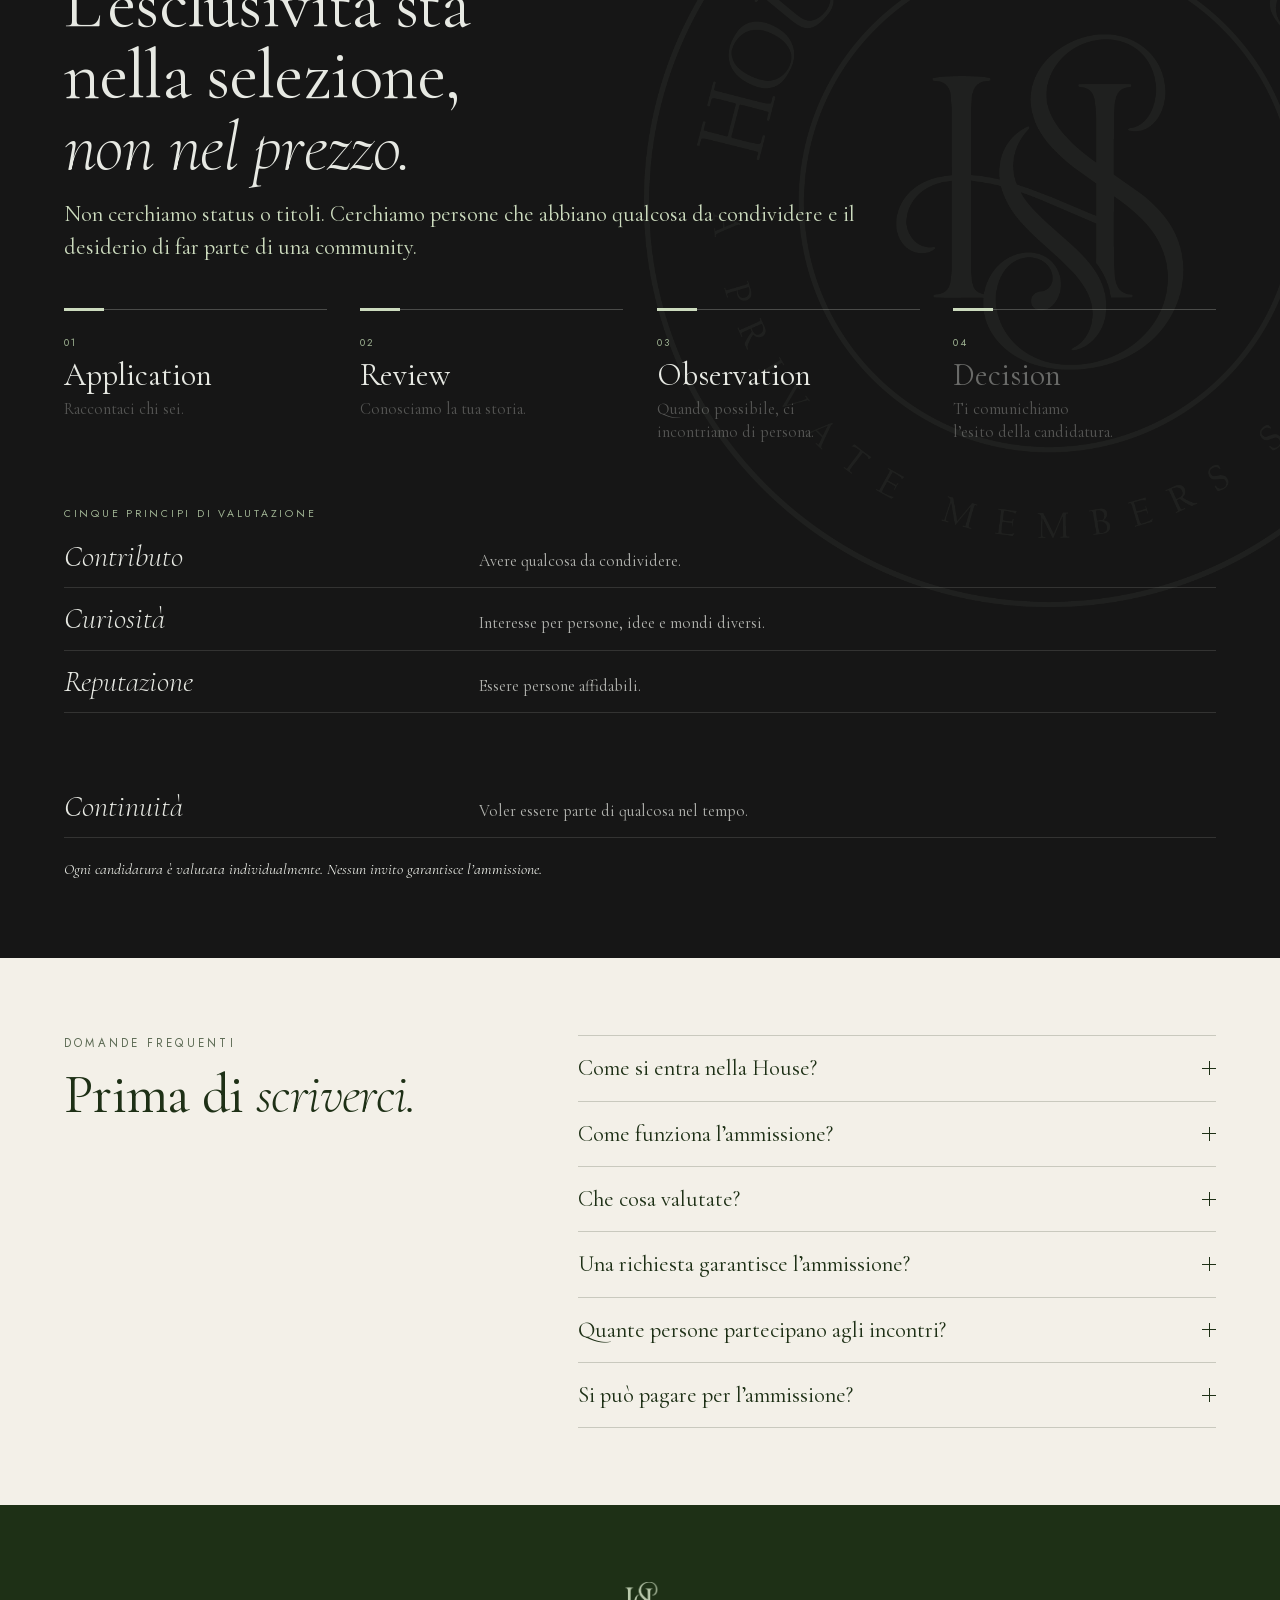
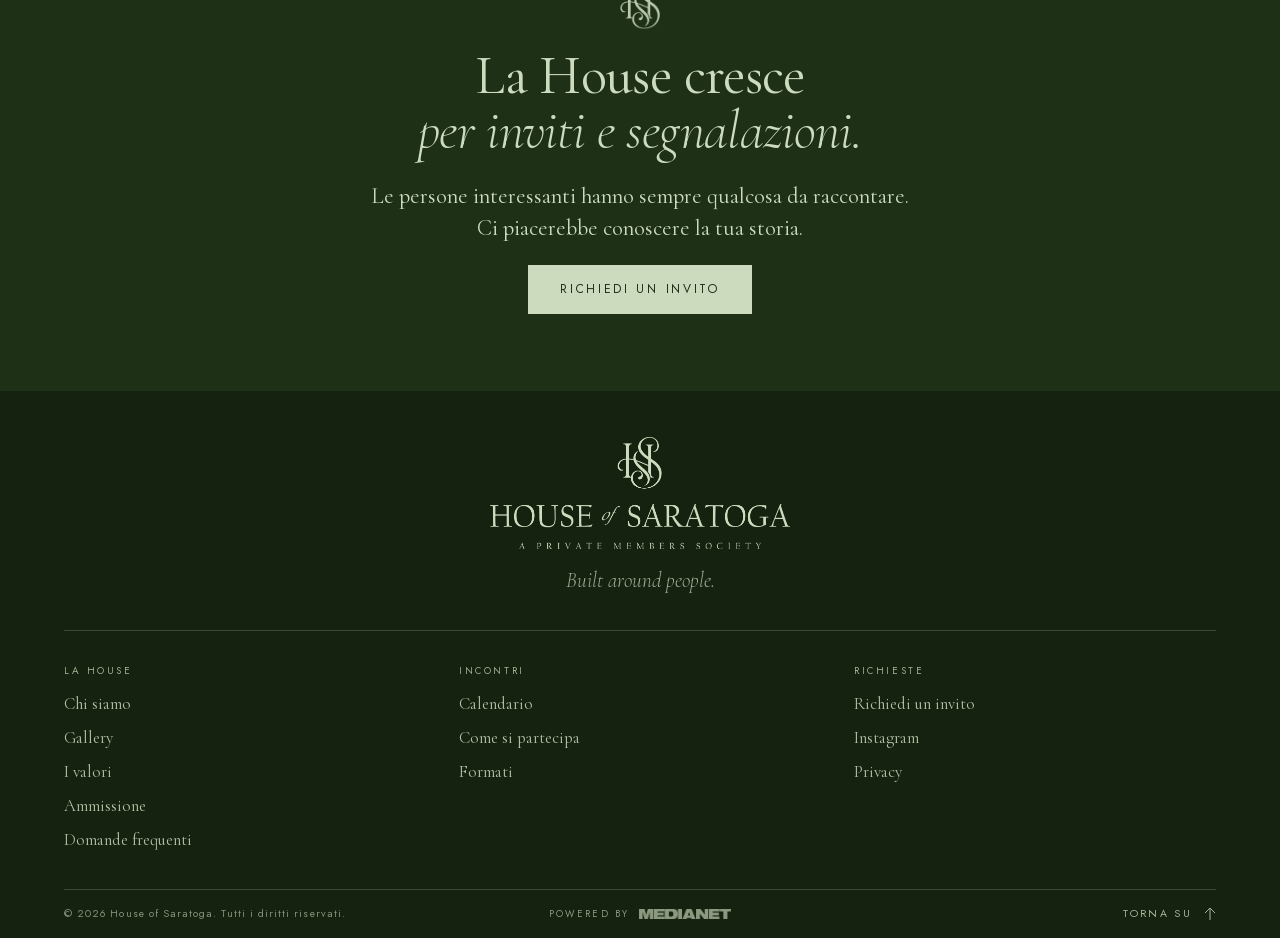
==== commit 5487dd3d: "Colori uniformati: evento in evidenza su avorio, invito finale su verde scuro (niente più sfondo sal" ====
--- a/index.html
+++ b/index.html
@@ -113,7 +113,7 @@
 </section>
 
 <!-- ───────── Evento in evidenza (generato da js/events.js: primo evento non passato) ───────── -->
-<section class="section section--sage section--event" id="evento" aria-labelledby="evento-title" hidden>
+<section class="section section--ivory section--event" id="evento" aria-labelledby="evento-title" hidden>
   <div class="wrap event-hl" id="event-hl"></div>
 </section>
 
@@ -411,13 +411,13 @@
 </section>
 
 <!-- ───────── Richiesta ───────── -->
-<section class="section section--sage section--cta" id="invito" aria-labelledby="invito-title">
+<section class="section section--forest section--cta" id="invito" aria-labelledby="invito-title">
   <div class="wrap cta">
     <span class="mark mark--monogram cta__mark" aria-hidden="true"></span>
     <h2 id="invito-title" class="display display--lg reveal">La House cresce<br><em>per inviti e segnalazioni.</em></h2>
-    <p class="lede reveal" style="--d:.08s">Le persone interessanti hanno sempre qualcosa da raccontare.<br>Ci piacerebbe conoscere la tua storia.</p>
+    <p class="lede lede--light reveal" style="--d:.08s">Le persone interessanti hanno sempre qualcosa da raccontare.<br>Ci piacerebbe conoscere la tua storia.</p>
     <div class="reveal" style="--d:.16s">
-      <button class="btn btn--forest btn--lg" type="button" data-open-form="invite">Richiedi un invito</button>
+      <button class="btn btn--sage btn--lg" type="button" data-open-form="invite">Richiedi un invito</button>
     </div>
   </div>
 </section>
--- a/css/style.css
+++ b/css/style.css
@@ -196,7 +196,7 @@
 .hero__video { position: absolute; inset: 0; width: 100%; height: 100%; object-fit: cover; object-position: 50% 40%; } /* il poster dell'elemento resta visibile finché non parte */
 .hero__inner { display: flex; flex-direction: column; align-items: center; gap: clamp(14px, 2.4svh, 26px); }
 .hero__eyebrow { justify-content: center; }
-.hero__seal { width: min(28svh, 46vw, 260px); color: var(--sage); will-change: transform, opacity; }
+.hero__seal { width: min(28svh, 46vw, 260px); color: #fff; will-change: transform, opacity; }
 .hero__seal .mark { width: 100%; }
 .hero__line { font-size: clamp(1.7rem, 1.1rem + 2.6vw, 3.2rem); font-style: italic; font-weight: 300; line-height: 1.12; letter-spacing: -.005em; margin-top: clamp(4px, 1.4svh, 16px); }
 .hero__cta { display: flex; gap: 14px; flex-wrap: wrap; justify-content: center; margin-top: clamp(4px, 1.6svh, 18px); }
@@ -284,7 +284,7 @@
 /* Striscia orizzontale: tutte le foto nello stesso formato 4:5, scorrevole, allineata al testo e aperta sul bordo destro. */
 #gallery { overflow-x: clip; }
 /* Capitoli: un banner per ogni evento (foto di copertina scurita da un'ombra, titolo e numero) e sotto la striscia delle sue foto */
-.chapters-list { display: grid; gap: clamp(48px, 7vw, 96px); }
+.chapters-list { display: grid; gap: clamp(16px, 2.2vw, 28px); }
 .chapter { min-width: 0; }
 .chapter__banner { position: relative; isolation: isolate; overflow: hidden; min-height: clamp(300px, 29vw, 410px); display: flex; align-items: flex-end; background: #0e120c; }
 .chapter__cover { position: absolute; inset: 0; width: 100%; height: 100%; object-fit: cover; z-index: -2; transition: transform 1.8s var(--ease); }
@@ -297,26 +297,7 @@
 .chapter__meta { font-family: var(--sans); font-size: .68rem; letter-spacing: .2em; text-transform: uppercase; color: var(--sage); opacity: .85; }
 .chapter__open { position: absolute; inset: 0; z-index: 2; width: 100%; height: 100%; padding: clamp(20px, 3.6vw, 48px); background: none; border: 0; cursor: zoom-in; color: var(--sage); display: flex; align-items: flex-start; justify-content: flex-end; font-family: var(--sans); font-size: .7rem; letter-spacing: .22em; text-transform: uppercase; text-shadow: 0 1px 14px rgba(0, 0, 0, .6); }
 .chapter__open:focus-visible { outline: 1.5px solid var(--sage); outline-offset: -10px; }
-.chapter__bar { display: flex; align-items: center; justify-content: space-between; gap: var(--sp-3); margin: var(--sp-2) 0; min-height: 44px; }
-.chapter__count { font-family: var(--sans); font-size: .62rem; letter-spacing: .22em; text-transform: uppercase; color: var(--sage-dim); }
-.gal-nav { display: none; gap: 10px; flex: none; }
-@media (min-width: 900px) { .gal-nav { display: flex; } }
-.gal-nav__btn { width: 44px; height: 44px; display: grid; place-items: center; background: none; border: 1px solid var(--line-dark); border-radius: 50%; color: var(--sage); cursor: pointer; transition: border-color .3s, background-color .3s, opacity .3s; }
-.gal-nav__btn:hover:not(:disabled) { border-color: var(--sage); background: rgba(204, 219, 190, .08); }
-.gal-nav__btn:disabled { opacity: .3; cursor: default; }
-
-.gal { display: flex; gap: 10px; overflow-x: auto; scroll-snap-type: x mandatory; scrollbar-width: none; -webkit-overflow-scrolling: touch; overscroll-behavior-x: contain; margin-inline: calc(var(--gutter) * -1); padding-inline: var(--gutter); scroll-padding-inline: var(--gutter); outline-offset: -2px; }
-.gal::-webkit-scrollbar { display: none; }
-@media (min-width: 900px) { .gal { gap: 14px; margin-inline: 0 calc(50% - 50vw); padding-inline: 0 var(--gutter); scroll-padding-inline: 0; } }
-.gal__item { flex: none; position: relative; width: min(52vw, 220px); aspect-ratio: 4 / 5; padding: 0; border: 0; background: #232323; overflow: hidden; cursor: zoom-in; scroll-snap-align: start; }
-@media (min-width: 900px) { .gal__item { width: clamp(200px, 17vw, 250px); } }
-.gal__item img { position: absolute; inset: 0; width: 100%; height: 100%; object-fit: cover; object-position: 50% 28%; transition: transform 1.2s var(--ease), filter .6s; filter: saturate(.92) brightness(.96); }
-.gal__item::before { content: ""; position: absolute; inset: 0; z-index: 1; background: linear-gradient(to top, rgba(10, 14, 8, .72), rgba(10, 14, 8, 0) 42%); pointer-events: none; transition: opacity .5s; }
-.gal__item:hover img, .gal__item:focus-visible img { transform: scale(1.05); filter: none; }
-.gal__item::after { content: ""; position: absolute; inset: 0; z-index: 3; box-shadow: inset 0 0 0 1px rgba(204, 219, 190, 0); transition: box-shadow .4s; pointer-events: none; }
-.gal__item:hover::after, .gal__item:focus-visible::after { box-shadow: inset 0 0 0 1px rgba(204, 219, 190, .55); }
-
-.gal__foot { display: flex; align-items: center; flex-wrap: wrap; gap: var(--sp-2) var(--sp-4); margin-top: var(--sp-2); }
+.gal__foot { display: flex; align-items: center; flex-wrap: wrap; gap: var(--sp-2) var(--sp-4); margin-top: var(--sp-4); }
 .gal__ig { font-family: var(--sans); font-size: .7rem; letter-spacing: .2em; text-transform: uppercase; color: var(--sage); text-decoration: none; padding-block: 8px; border-bottom: 1px solid currentColor; }
 .gal__ig:hover { border-bottom-color: transparent; }
 
@@ -488,8 +469,8 @@
 /* ---------- CTA finale ---------- */
 .section--cta { text-align: center; }
 .cta { display: grid; justify-items: center; gap: var(--sp-3); }
-.cta__mark { width: 40px; color: var(--forest); opacity: .9; }
-.cta .display { color: var(--forest); }
+.cta__mark { width: 40px; color: var(--sage); opacity: .9; }
+.cta .display { color: inherit; }
 .cta .lede { margin-inline: auto; }
 .cta__note { font-family: var(--sans); font-size: .7rem; letter-spacing: .14em; opacity: .85; }
 
@@ -592,8 +573,6 @@
   *, *::before, *::after { animation-duration: .001ms !important; animation-iteration-count: 1 !important; transition-duration: .001ms !important; }
   .js .reveal { opacity: 1; transform: none; }
   .ev__blur { animation: none; }
-  .gal__item { animation: none; }
-  .gal__item img { transition: none; }
 }
 
 
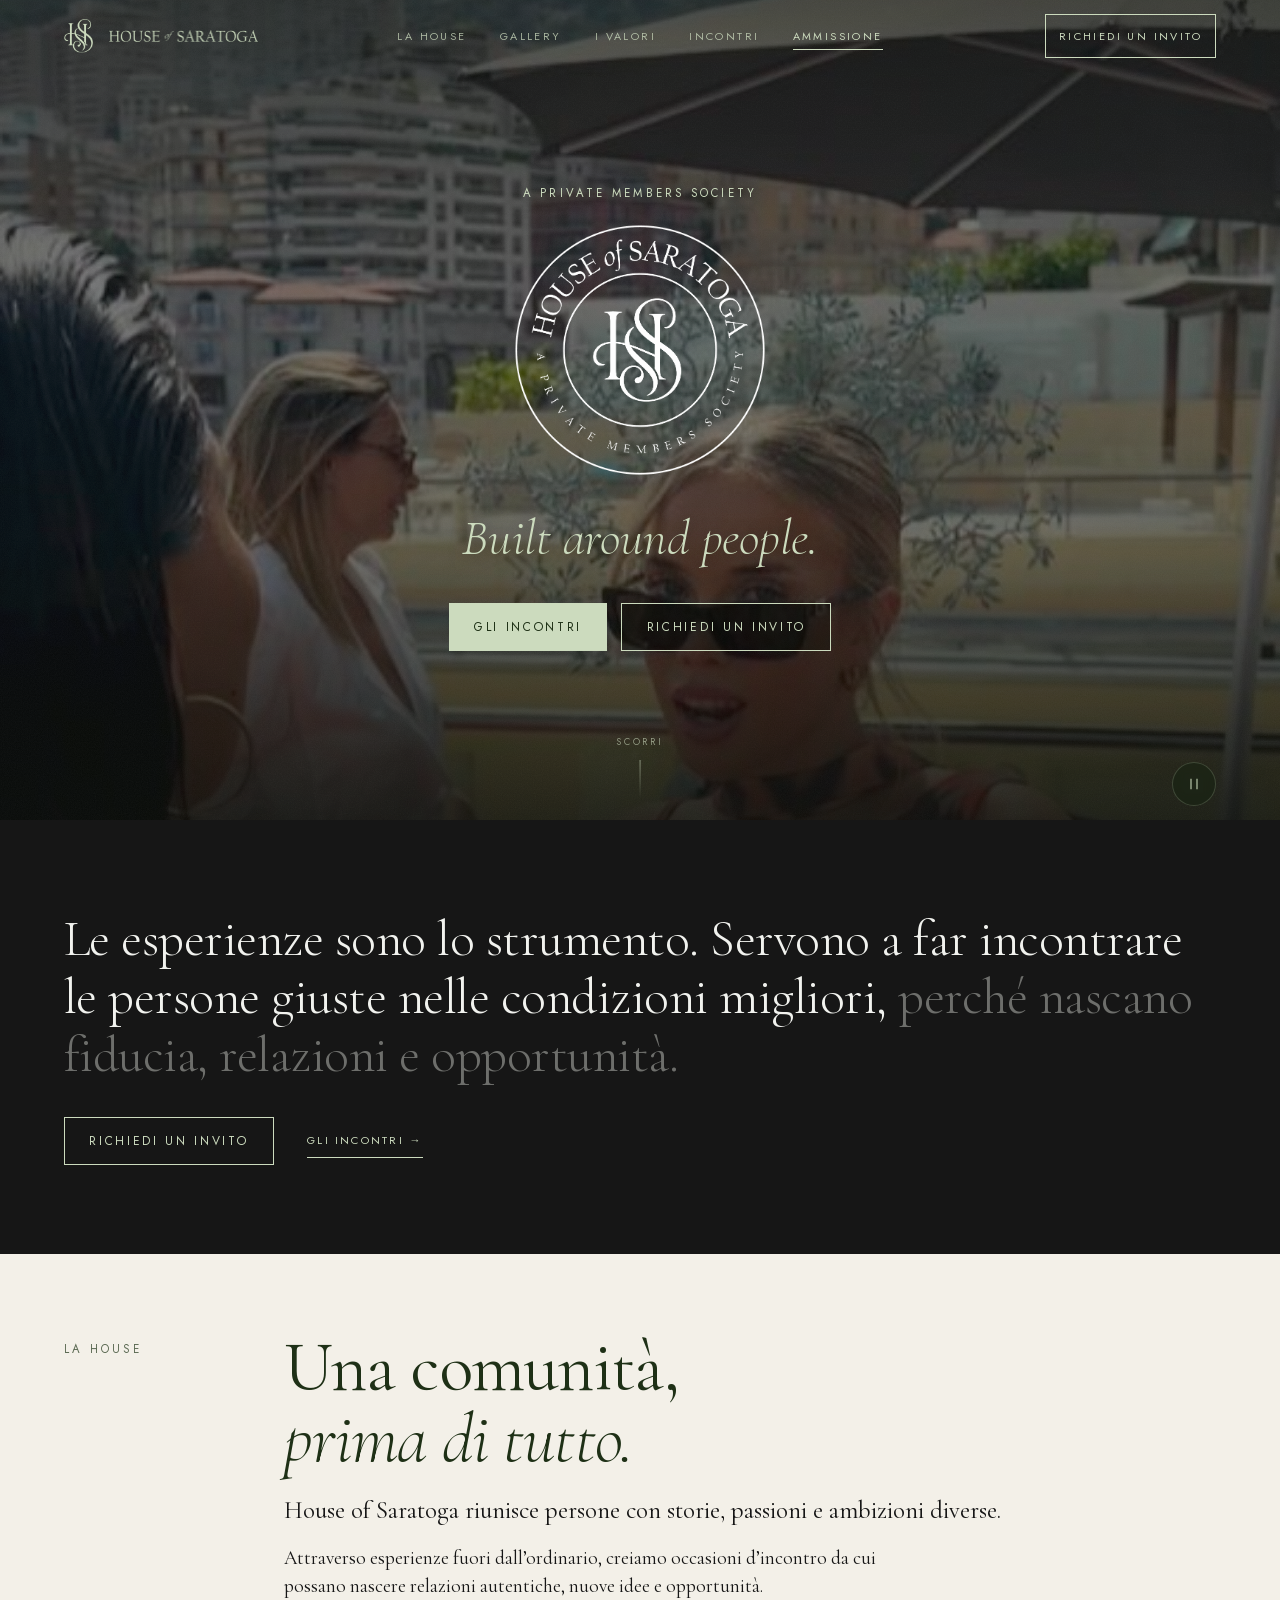
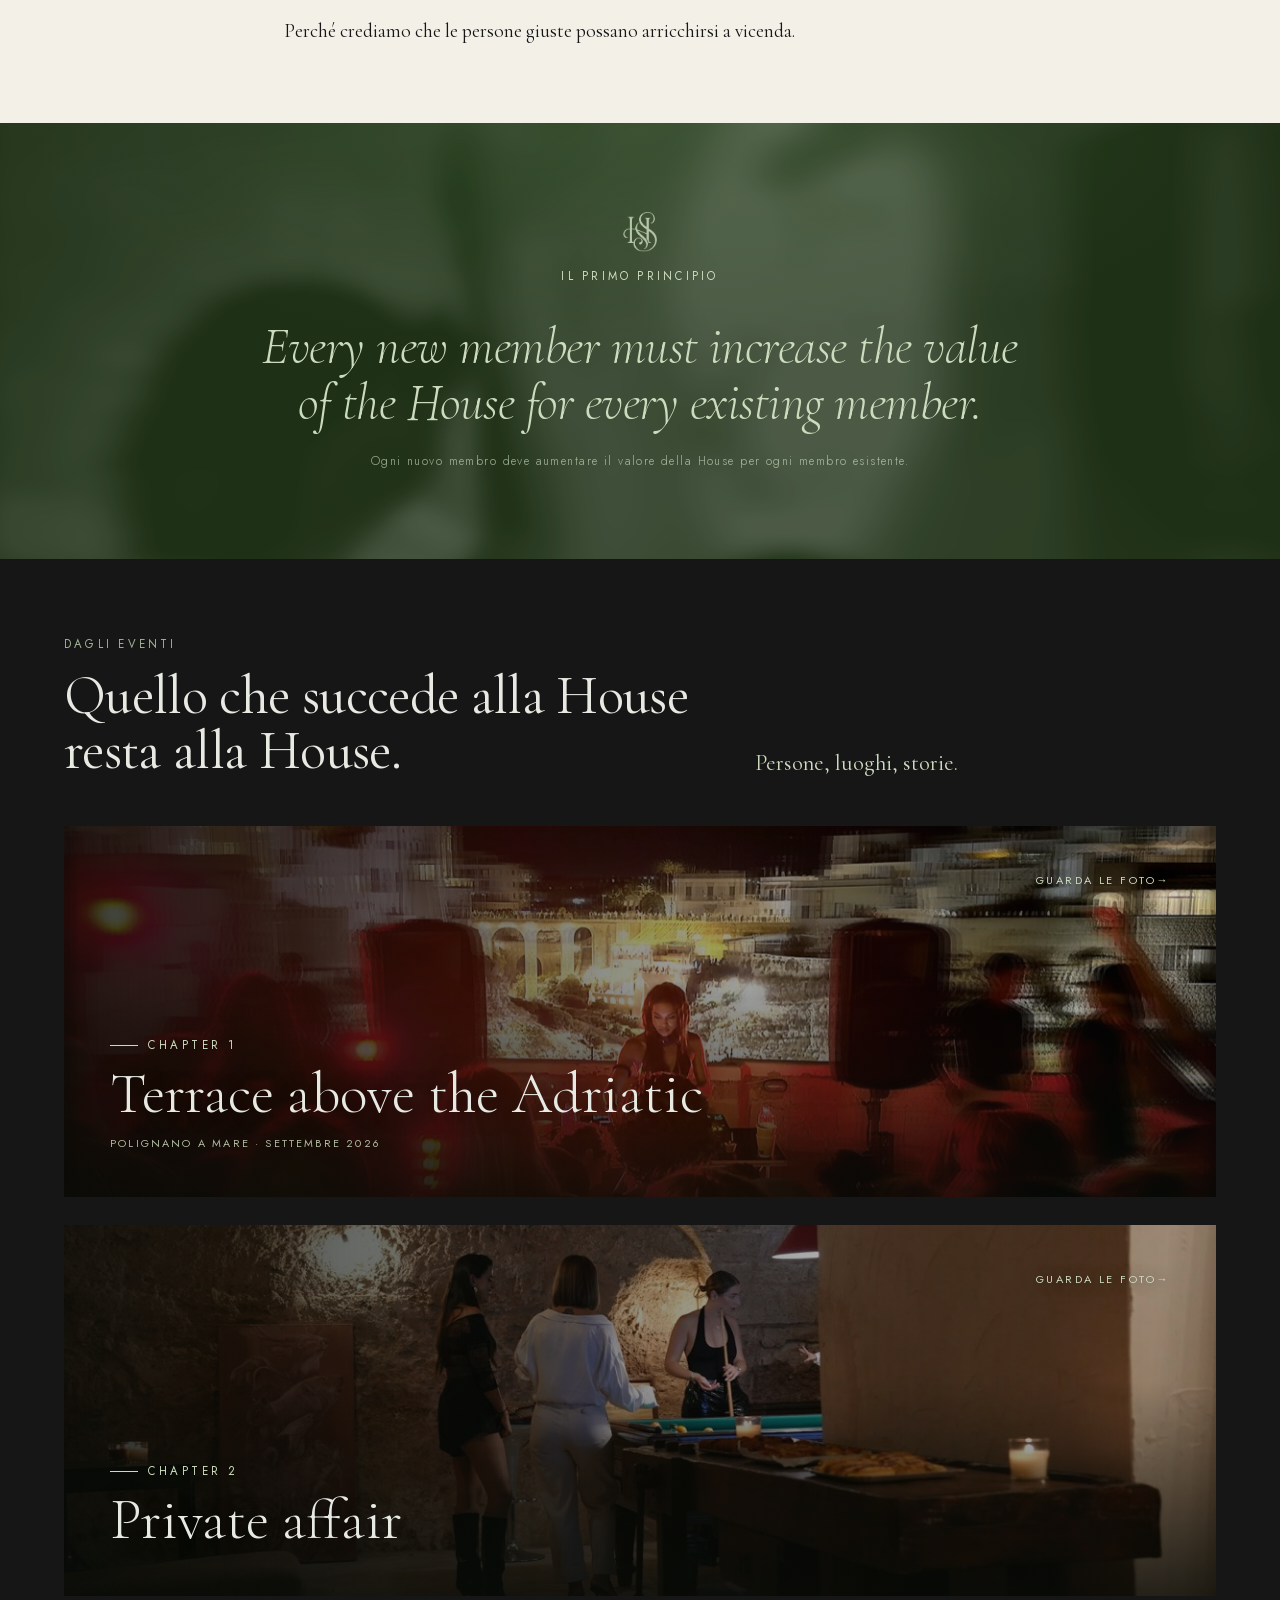
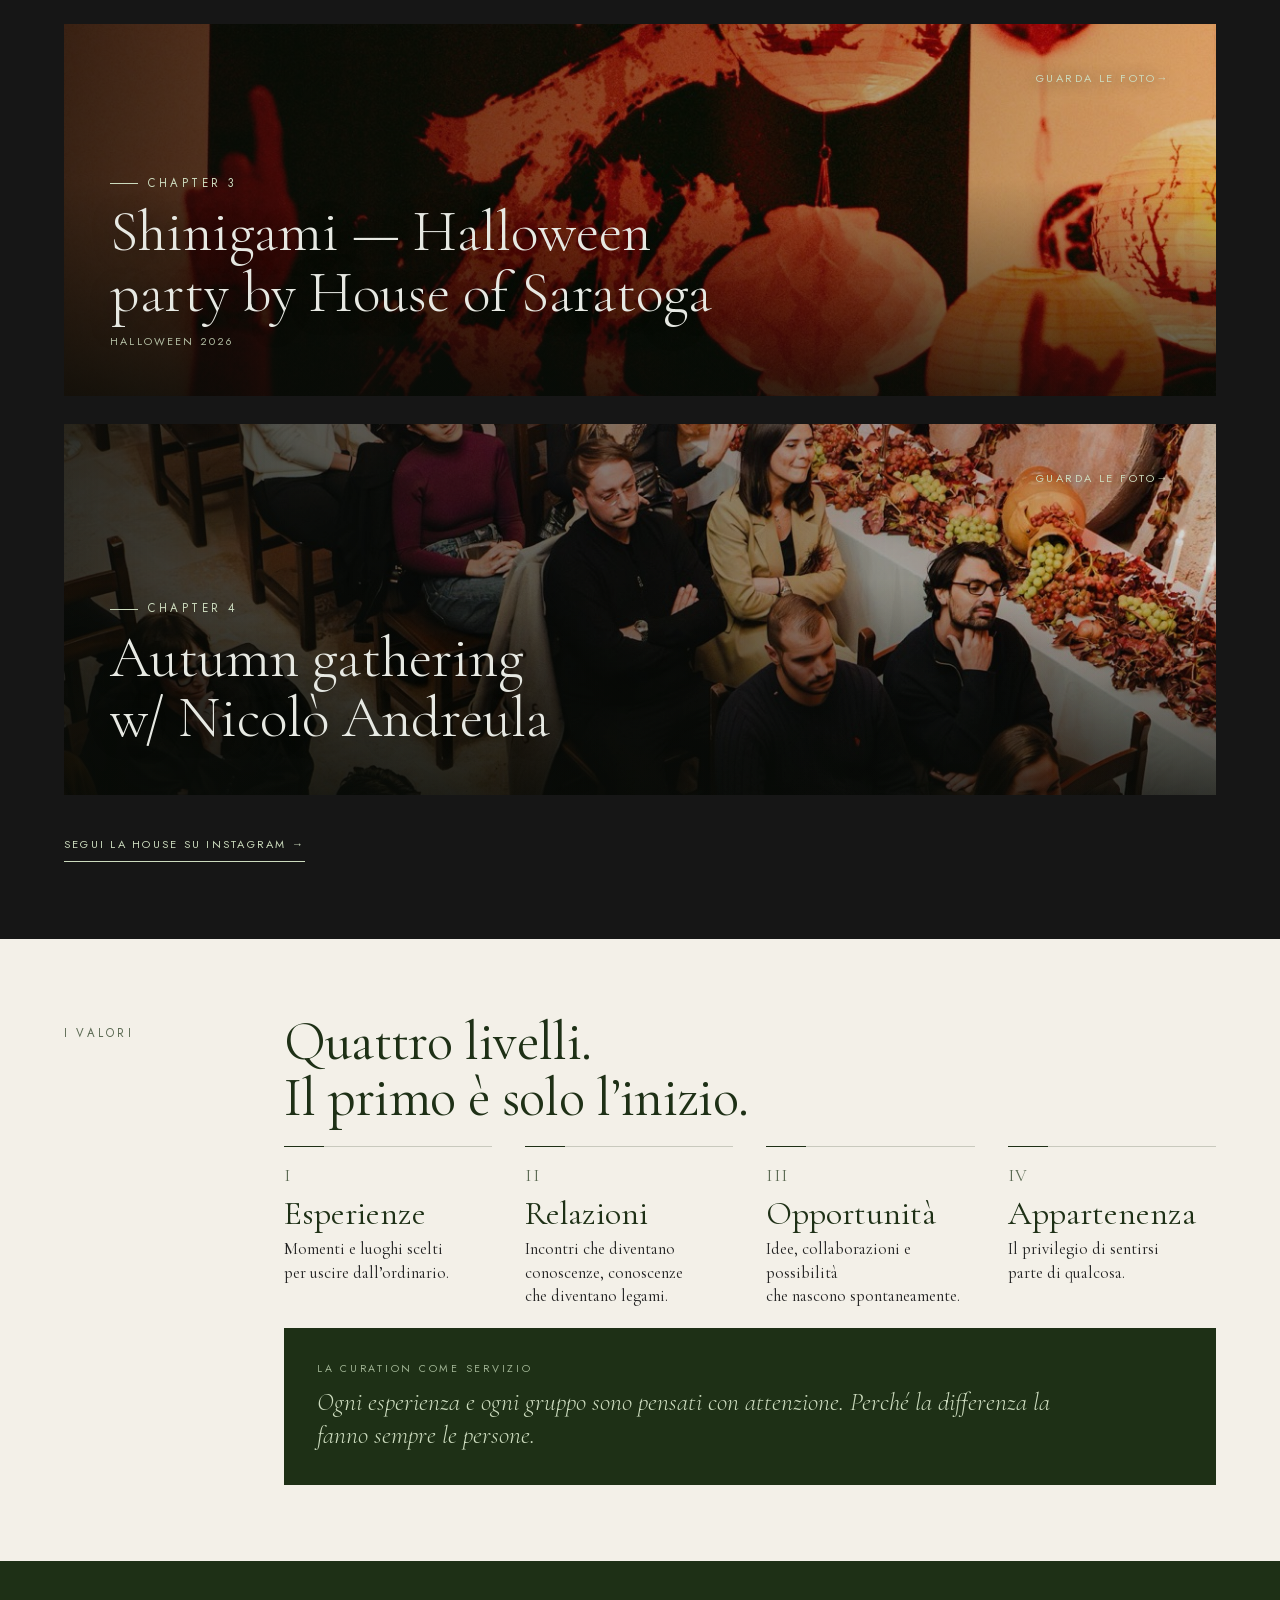
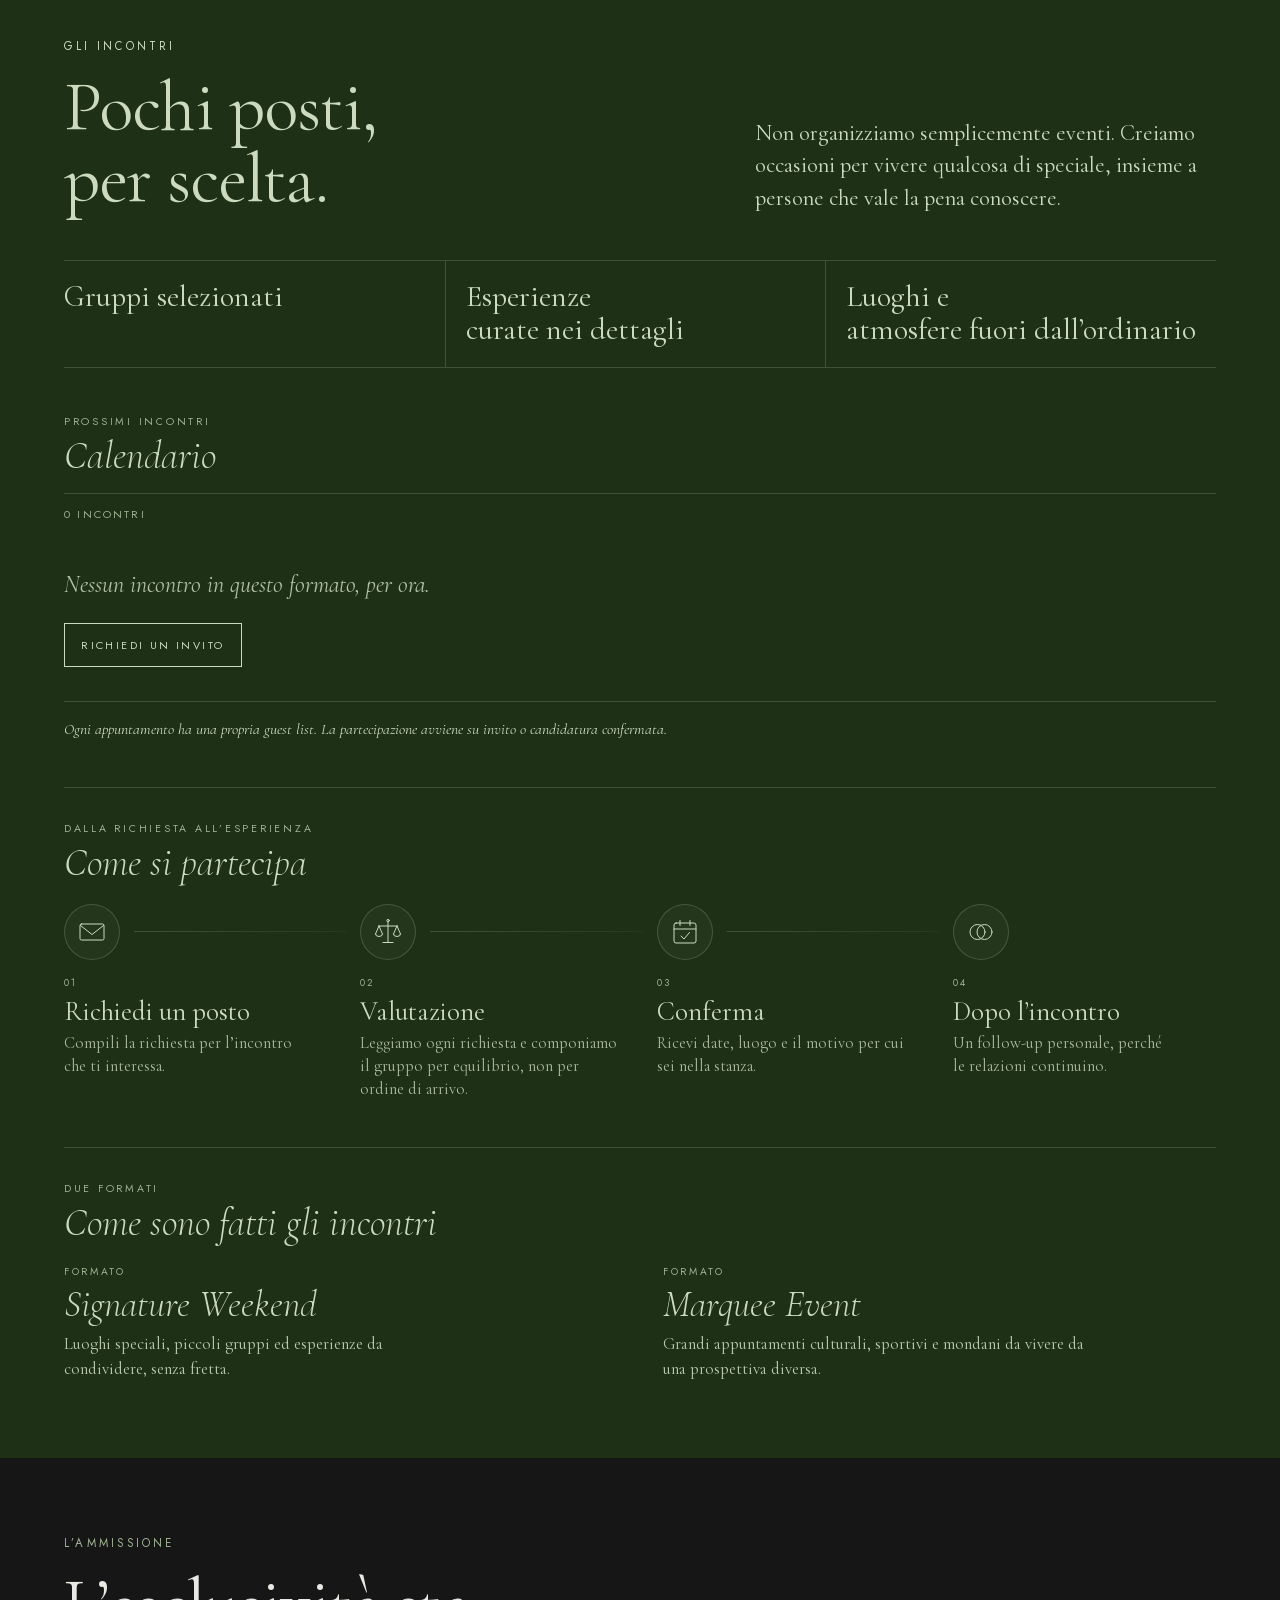
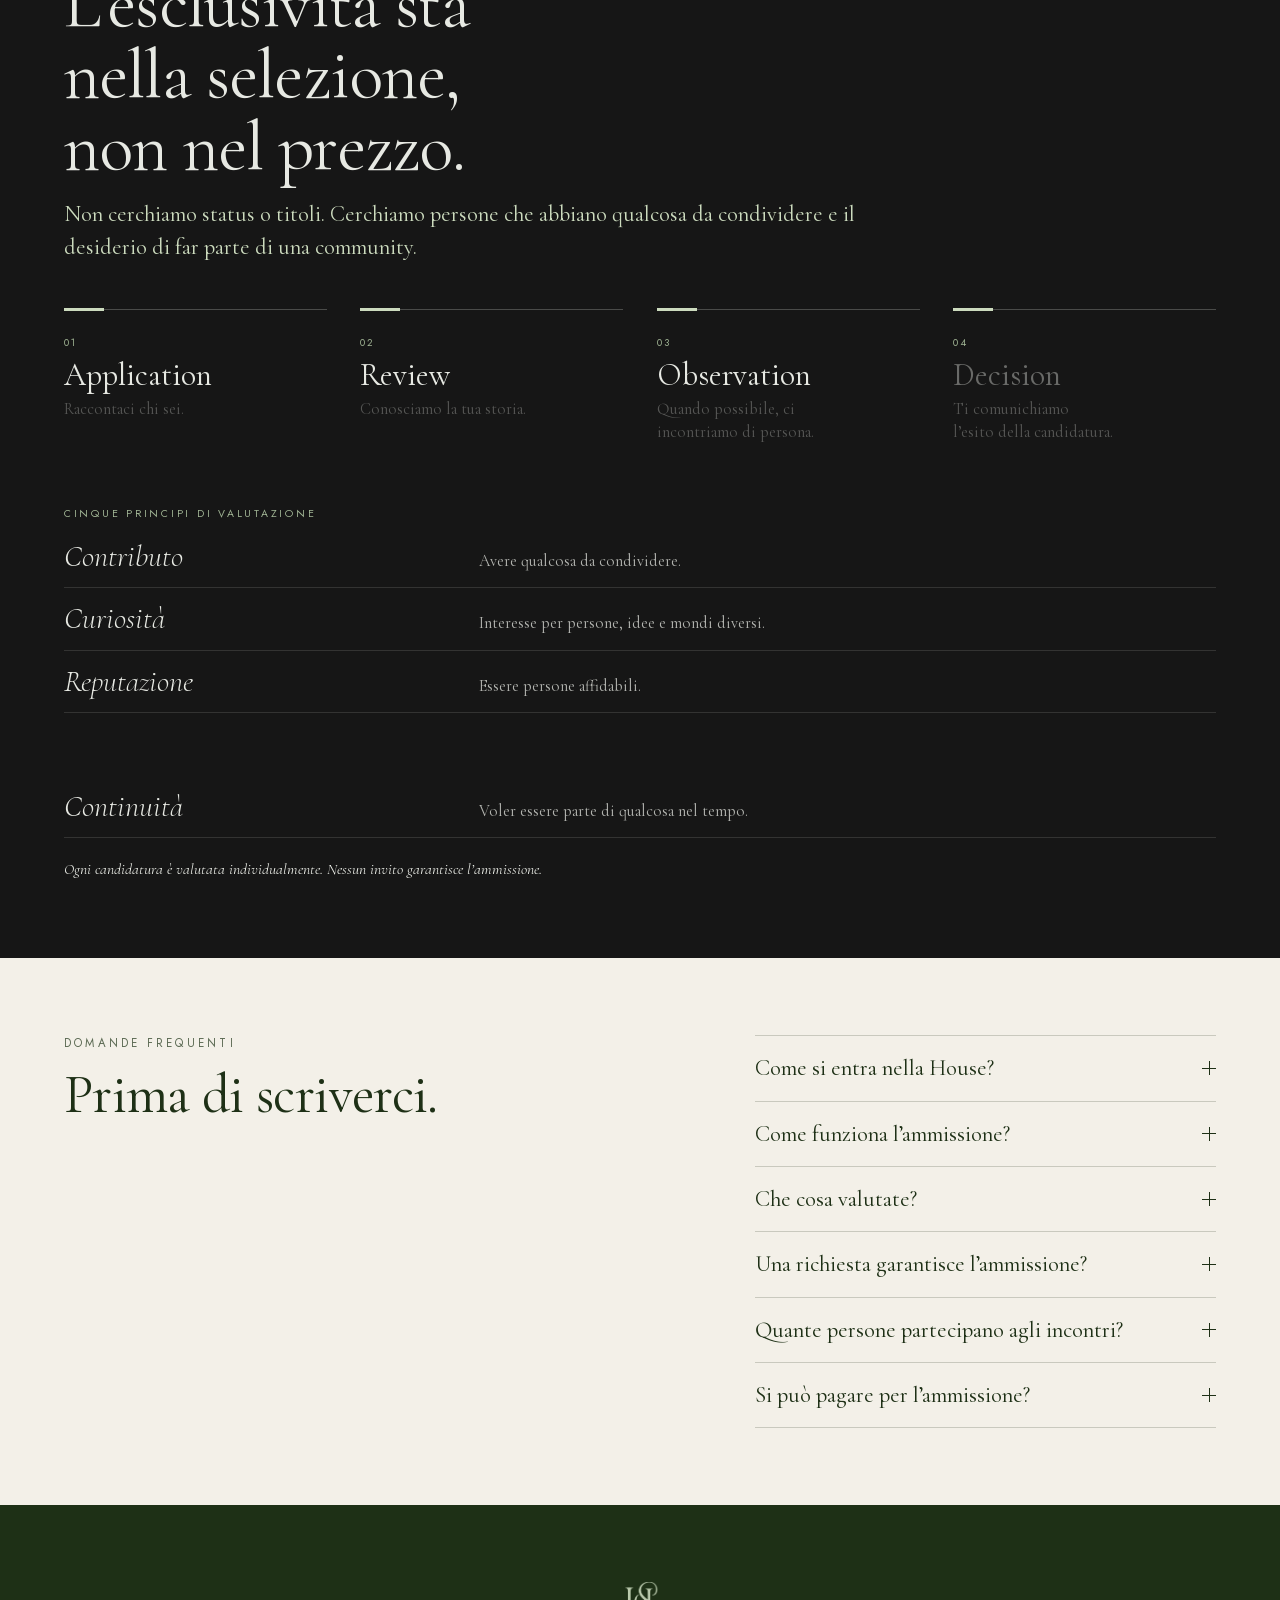
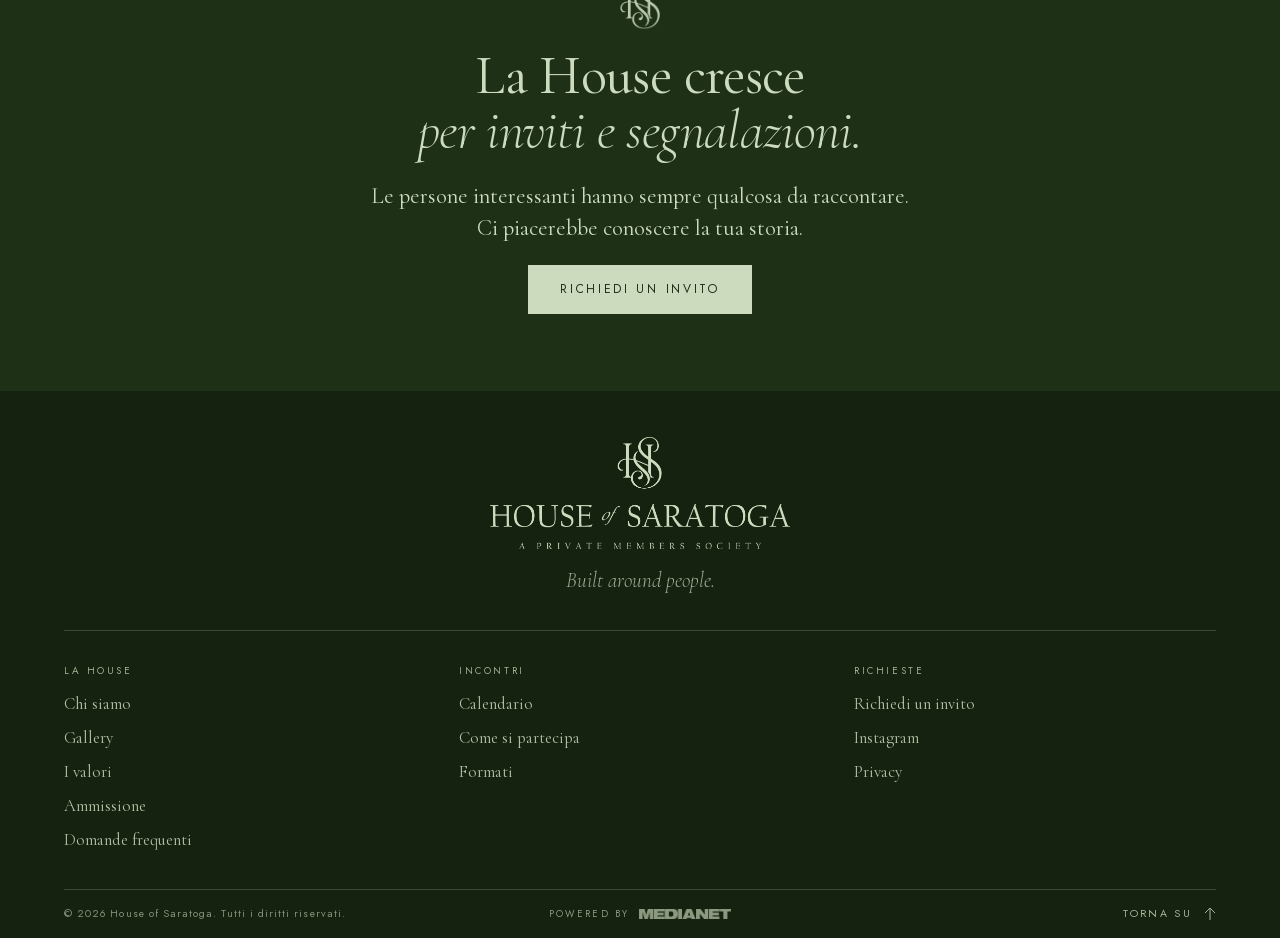
==== commit f98f30bf: "Allineamenti uniformati, titoli senza corsivo ripetuto, filigrane tolte Co-Authored-By: Claude Sonne" ====
--- a/index.html
+++ b/index.html
@@ -130,7 +130,6 @@
 
 <!-- ───────── La House ───────── -->
 <section class="section section--ivory has-mark" id="house" aria-labelledby="house-title">
-  <span class="mark mark--monogram watermark" style="color:var(--forest);right:-3vw;top:50%;transform:translateY(-50%);height:min(78%,720px)" aria-hidden="true"></span>
   <div class="wrap grid">
     <div class="grid__label reveal">
       <p class="eyebrow eyebrow--dark">La House</p>
@@ -168,7 +167,7 @@
     <div class="section__head section__head--split">
       <div class="head-copy">
         <p class="eyebrow reveal">Dagli eventi</p>
-        <h2 id="gallery-title" class="display display--lg reveal" style="--d:.05s">Quello che succede alla House<br><em>resta alla House.</em></h2>
+        <h2 id="gallery-title" class="display display--lg reveal" style="--d:.05s">Quello che succede alla House<br>resta alla House.</h2>
       </div>
       <p class="lede lede--light reveal" style="--d:.1s">Persone, luoghi, storie.</p>
     </div>
@@ -205,7 +204,7 @@
       <p class="eyebrow eyebrow--dark">I valori</p>
     </div>
     <div class="grid__body">
-      <h2 id="valori-title" class="display display--lg reveal">Quattro livelli.<br><em>Il primo è solo l’inizio.</em></h2>
+      <h2 id="valori-title" class="display display--lg reveal">Quattro livelli.<br>Il primo è solo l’inizio.</h2>
 
       <ol class="levels">
         <li class="level reveal">
@@ -231,7 +230,6 @@
       </ol>
 
       <div class="callout reveal">
-        <span class="mark mark--monogram watermark" style="color:var(--sage)" aria-hidden="true"></span>
         <p class="callout__k">La curation come servizio</p>
         <p class="callout__t">Ogni esperienza e ogni gruppo sono pensati con attenzione. Perché la differenza la fanno sempre le persone.</p>
       </div>
@@ -245,7 +243,7 @@
     <div class="section__head section__head--split">
       <div class="head-copy">
         <p class="eyebrow reveal">Gli incontri</p>
-        <h2 id="incontri-title" class="display display--xl reveal" style="--d:.05s">Pochi posti,<br><em>per scelta.</em></h2>
+        <h2 id="incontri-title" class="display display--xl reveal" style="--d:.05s">Pochi posti,<br>per scelta.</h2>
       </div>
       <p class="lede lede--light reveal" style="--d:.1s">Non organizziamo semplicemente eventi. Creiamo occasioni per vivere qualcosa di speciale, insieme a persone che vale la pena conoscere.</p>
     </div>
@@ -328,11 +326,10 @@
 
 <!-- ───────── Ammissione ───────── -->
 <section class="section section--ink has-mark" id="ammissione" aria-labelledby="ammissione-title">
-  <span class="mark mark--seal watermark" style="color:var(--sage);right:-14vw;top:-6%;width:min(78vw,820px);opacity:.05" aria-hidden="true"></span>
   <div class="wrap">
     <div class="section__head">
       <p class="eyebrow reveal">L’ammissione</p>
-      <h2 id="ammissione-title" class="display display--xl reveal" style="--d:.05s">L’esclusività sta<br>nella selezione,<br><em>non nel prezzo.</em></h2>
+      <h2 id="ammissione-title" class="display display--xl reveal" style="--d:.05s">L’esclusività sta<br>nella selezione,<br>non nel prezzo.</h2>
       <p class="lede lede--light reveal" style="--d:.1s">Non cerchiamo status o titoli. Cerchiamo persone che abbiano qualcosa da condividere e il desiderio di far parte di una community.</p>
     </div>
 
@@ -379,7 +376,7 @@
   <div class="wrap faq">
     <div class="faq__head">
       <p class="eyebrow eyebrow--dark reveal">Domande frequenti</p>
-      <h2 id="domande-title" class="display display--lg reveal" style="--d:.05s">Prima di <em>scriverci.</em></h2>
+      <h2 id="domande-title" class="display display--lg reveal" style="--d:.05s">Prima di scriverci.</h2>
     </div>
     <div class="faq__list reveal" style="--d:.1s">
       <details class="qa">
--- a/css/style.css
+++ b/css/style.css
@@ -225,10 +225,10 @@
 .section__head--split .lede { max-width: 32em; }
 @media (min-width: 960px) {
   .section__head--split { grid-template-columns: minmax(0, 7fr) minmax(0, 5fr); gap: var(--sp-5); align-items: end; }
-  .section__head--split .head-copy { display: grid; gap: var(--sp-2); }
-}
-
-.grid { display: grid; gap: var(--sp-4); }
+}
+.section__head--split .head-copy { display: grid; gap: var(--sp-2); }
+
+.grid { display: grid; gap: var(--sp-2); }
 @media (min-width: 900px) {
   .grid { grid-template-columns: minmax(130px, 2fr) 10fr; gap: var(--sp-4); }
   .grid__label { position: sticky; top: calc(var(--header-h) + var(--sp-3)); align-self: start; padding-top: .6rem; }
@@ -255,7 +255,7 @@
 /* ---------- Domande frequenti ---------- */
 .faq { display: grid; gap: var(--sp-4); }
 .faq__head { display: grid; gap: var(--sp-2); align-content: start; }
-@media (min-width: 900px) { .faq { grid-template-columns: minmax(0, 5fr) minmax(0, 7fr); gap: var(--sp-6); } .faq__head { position: sticky; top: calc(var(--header-h) + var(--sp-3)); align-self: start; } }
+@media (min-width: 900px) { .faq { grid-template-columns: minmax(0, 7fr) minmax(0, 5fr); gap: var(--sp-5); } .faq__head { position: sticky; top: calc(var(--header-h) + var(--sp-3)); align-self: start; } }
 .faq__list { border-top: 1px solid var(--line-light); }
 .qa { border-bottom: 1px solid var(--line-light); }
 .qa summary { list-style: none; cursor: pointer; display: flex; align-items: center; justify-content: space-between; gap: var(--sp-3); padding: 18px 0; font-size: clamp(1.2rem, 1.1rem + .4vw, 1.45rem); line-height: 1.25; color: var(--forest); transition: padding-left .4s var(--ease); }
@@ -486,6 +486,7 @@
 .footer__k { font-family: var(--sans); font-size: .62rem; letter-spacing: .26em; text-transform: uppercase; color: var(--sage-dim); margin-bottom: 6px; }
 .footer__col a, .footer__col .link { text-decoration: none; opacity: .85; font-size: 1.05rem; line-height: 1.2; padding-block: 5px; background-image: linear-gradient(currentColor, currentColor); background-size: 0 1px; background-repeat: no-repeat; background-position: 0 calc(100% - 4px); transition: background-size .4s var(--ease), opacity .3s; }
 .footer__col a:hover, .footer__col .link:hover { opacity: 1; background-size: 100% 1px; }
+@media (pointer: coarse) { .footer__col a, .footer__col .link { padding-block: 10px; } }
 .footer__legal { display: flex; flex-wrap: wrap; justify-content: space-between; align-items: center; gap: var(--sp-2) var(--sp-3); padding-block: var(--sp-2) calc(var(--sp-2) + env(safe-area-inset-bottom)); border-top: 1px solid var(--line-dark); font-family: var(--sans); font-size: .66rem; letter-spacing: .1em; }
 .footer__legal p { opacity: .6; }
 /* Credito Medianet: marchio in salvia come il resto del footer (per il rosso originale: background-color: #e30a17) */
@@ -607,7 +608,7 @@
 .event-hl__link:hover { opacity: .7; }
 @media (max-width: 560px) { .event-hl__actions .btn { width: 100%; } }
 @media (min-width: 900px) {
-  .event-hl { grid-template-columns: minmax(0, 1.05fr) minmax(0, 1fr); gap: var(--sp-6); align-items: start; }
+  .event-hl { grid-template-columns: minmax(0, 7fr) minmax(0, 5fr); gap: var(--sp-5); align-items: start; }
 }
 
 /* Riga nell'hero: rimanda all'evento */
@@ -631,7 +632,7 @@
 .powered, .footer__top { padding-block: 15px; margin-block: -15px; }
 
 /* Pausa del video di sfondo (accessibilità: movimento automatico che dura più di 5 secondi) */
-.hero__pause { position: absolute; right: max(var(--gutter), 14px); bottom: 14px; z-index: 3; width: 44px; height: 44px; display: grid; place-items: center; padding: 0; border: 1px solid var(--line-dark); border-radius: 50%; background: rgba(21, 34, 16, .5); color: var(--sage); cursor: pointer; backdrop-filter: blur(6px); -webkit-backdrop-filter: blur(6px); transition: border-color .3s, background-color .3s; }
+.hero__pause { position: absolute; right: max(var(--gutter), calc((100% - var(--maxw)) / 2)); bottom: 14px; z-index: 3; width: 44px; height: 44px; display: grid; place-items: center; padding: 0; border: 1px solid var(--line-dark); border-radius: 50%; background: rgba(21, 34, 16, .5); color: var(--sage); cursor: pointer; backdrop-filter: blur(6px); -webkit-backdrop-filter: blur(6px); transition: border-color .3s, background-color .3s; }
 .hero__pause[hidden] { display: none; }
 .hero__pause:hover { border-color: var(--sage); background: rgba(21, 34, 16, .75); }
 .hero__pause .ico-play { display: none; }
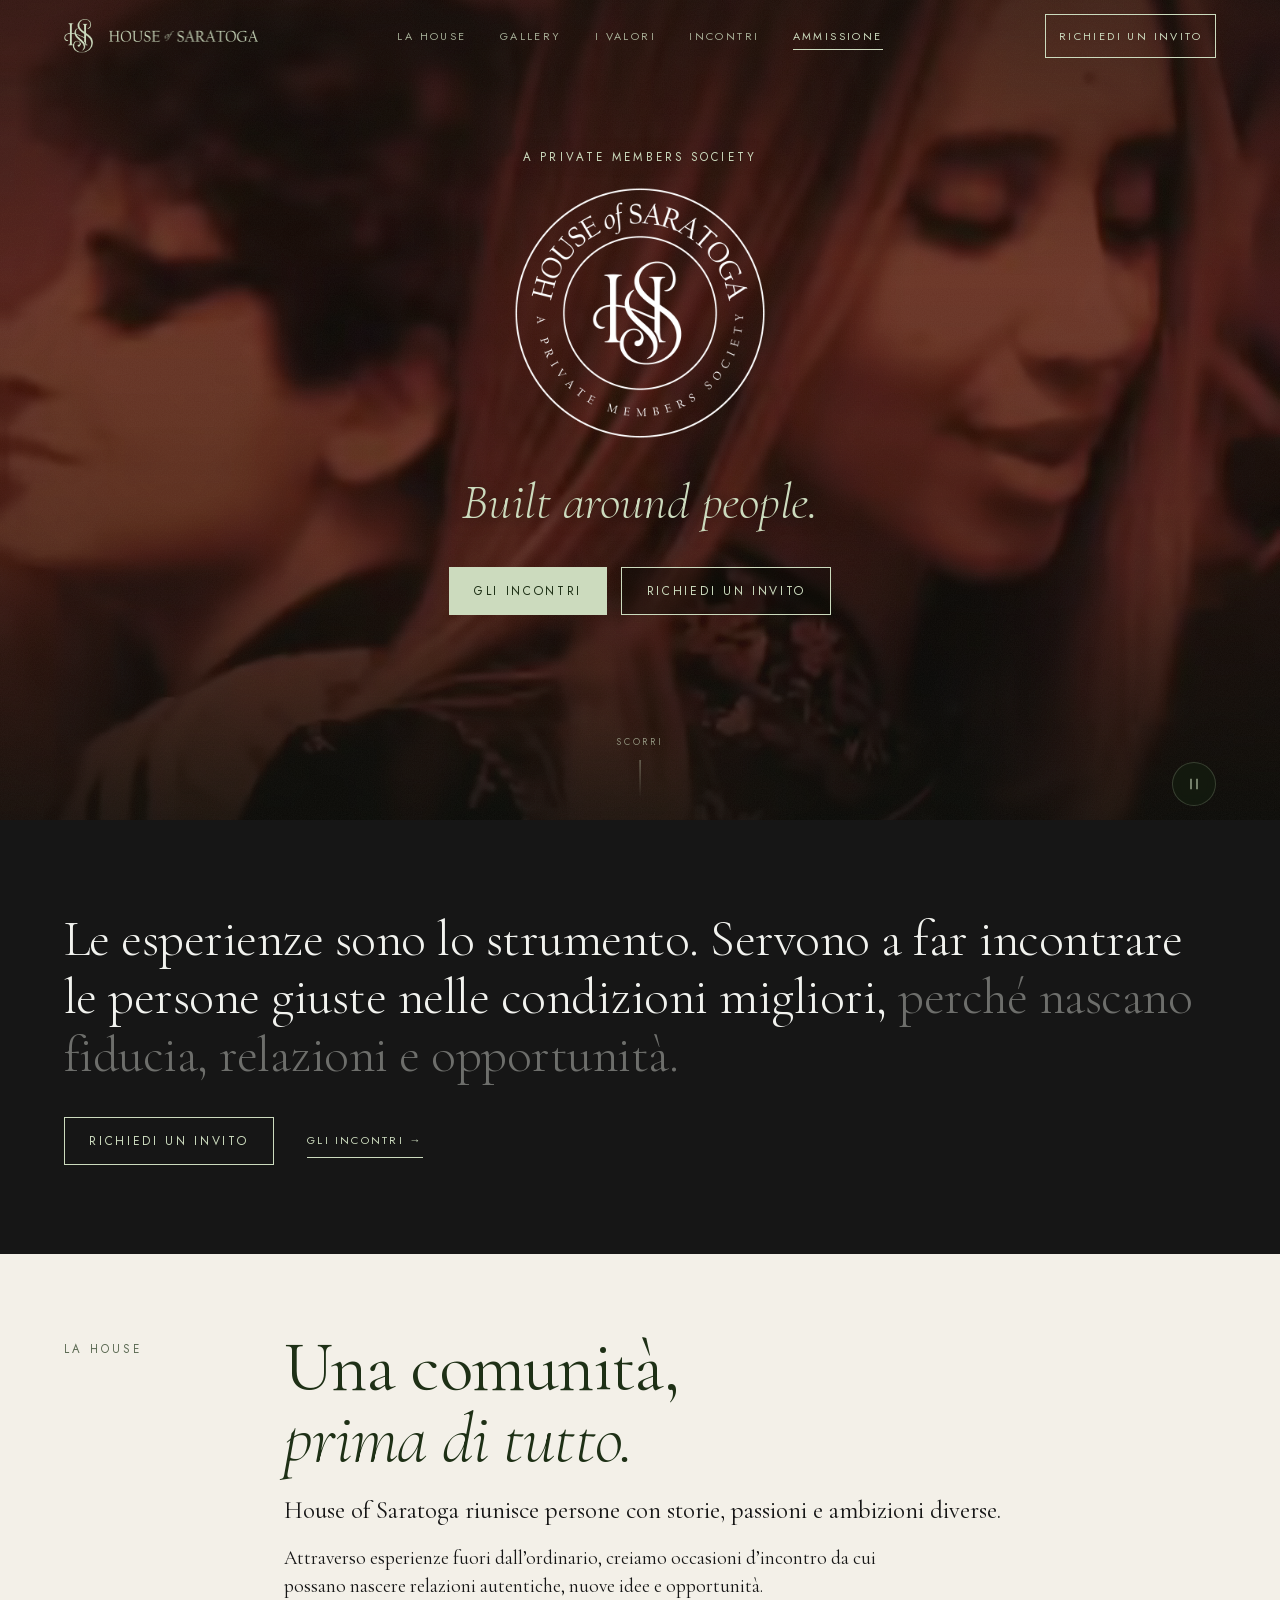
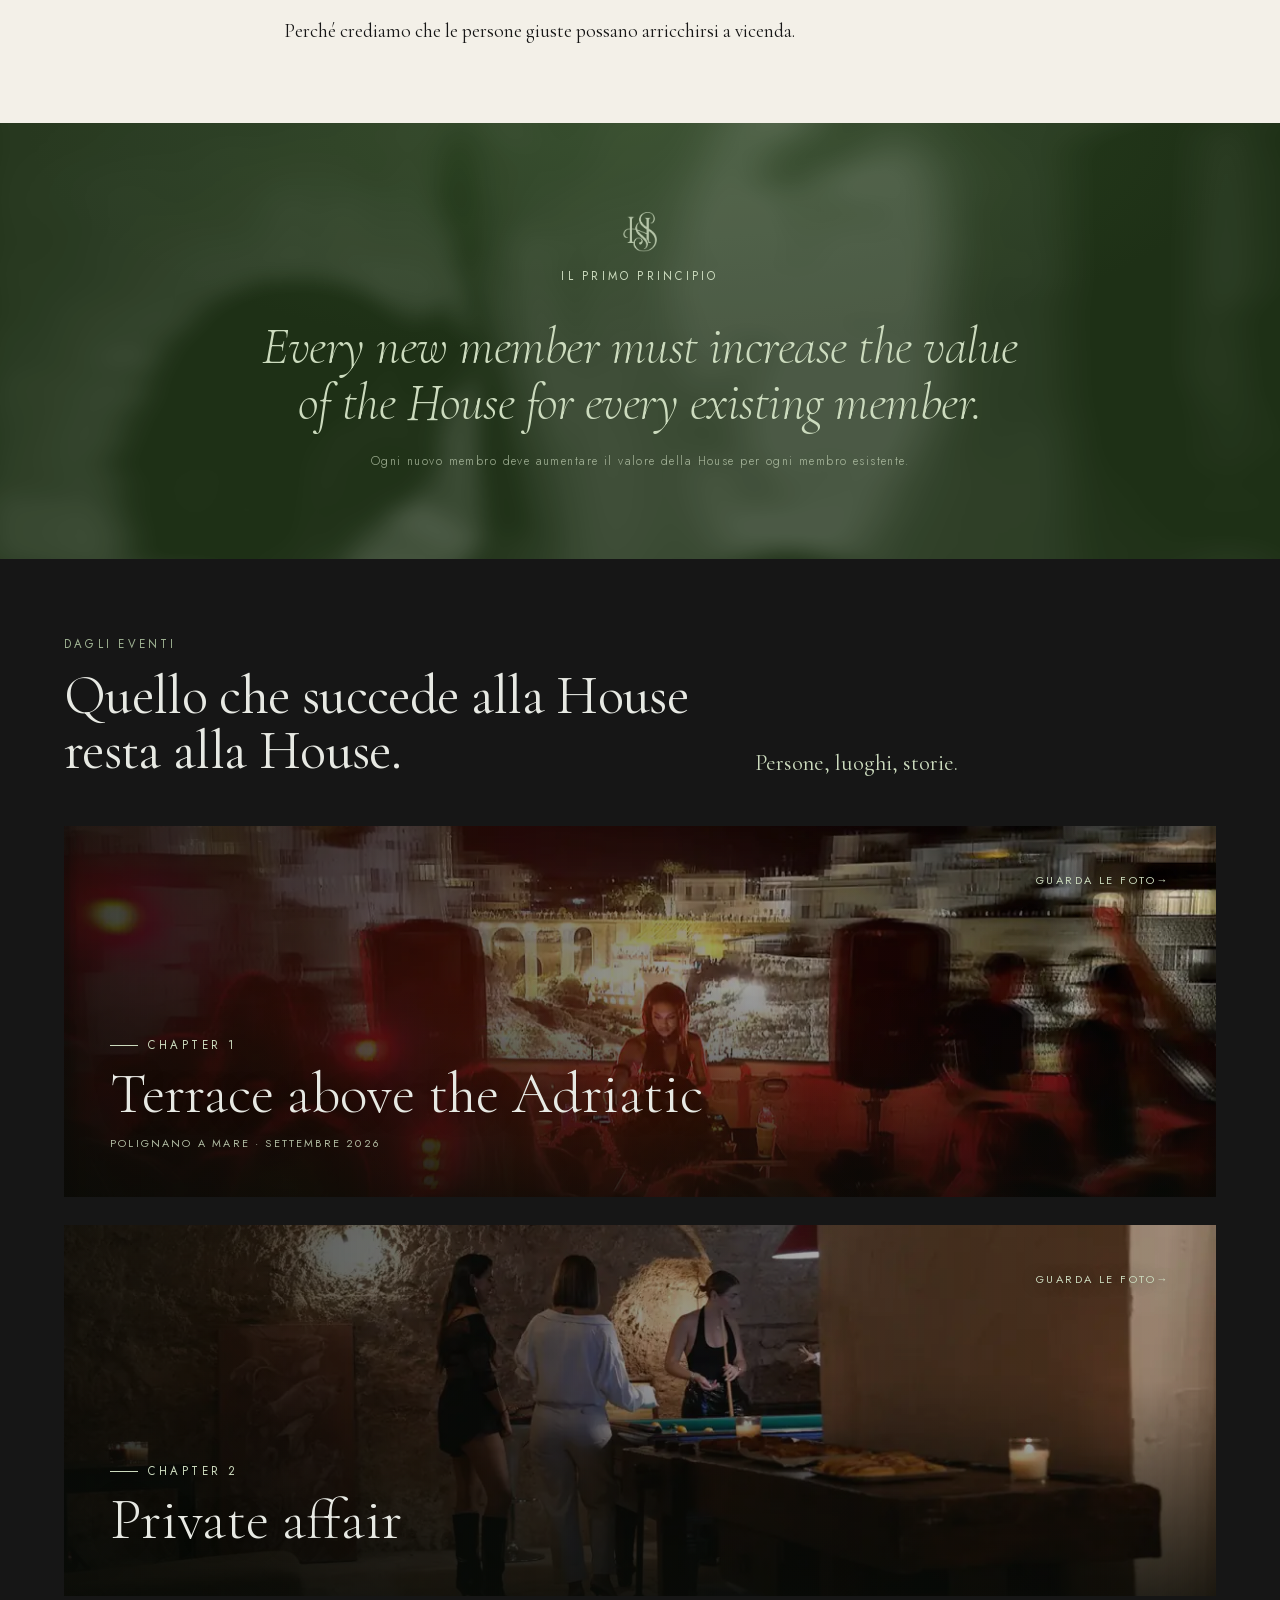
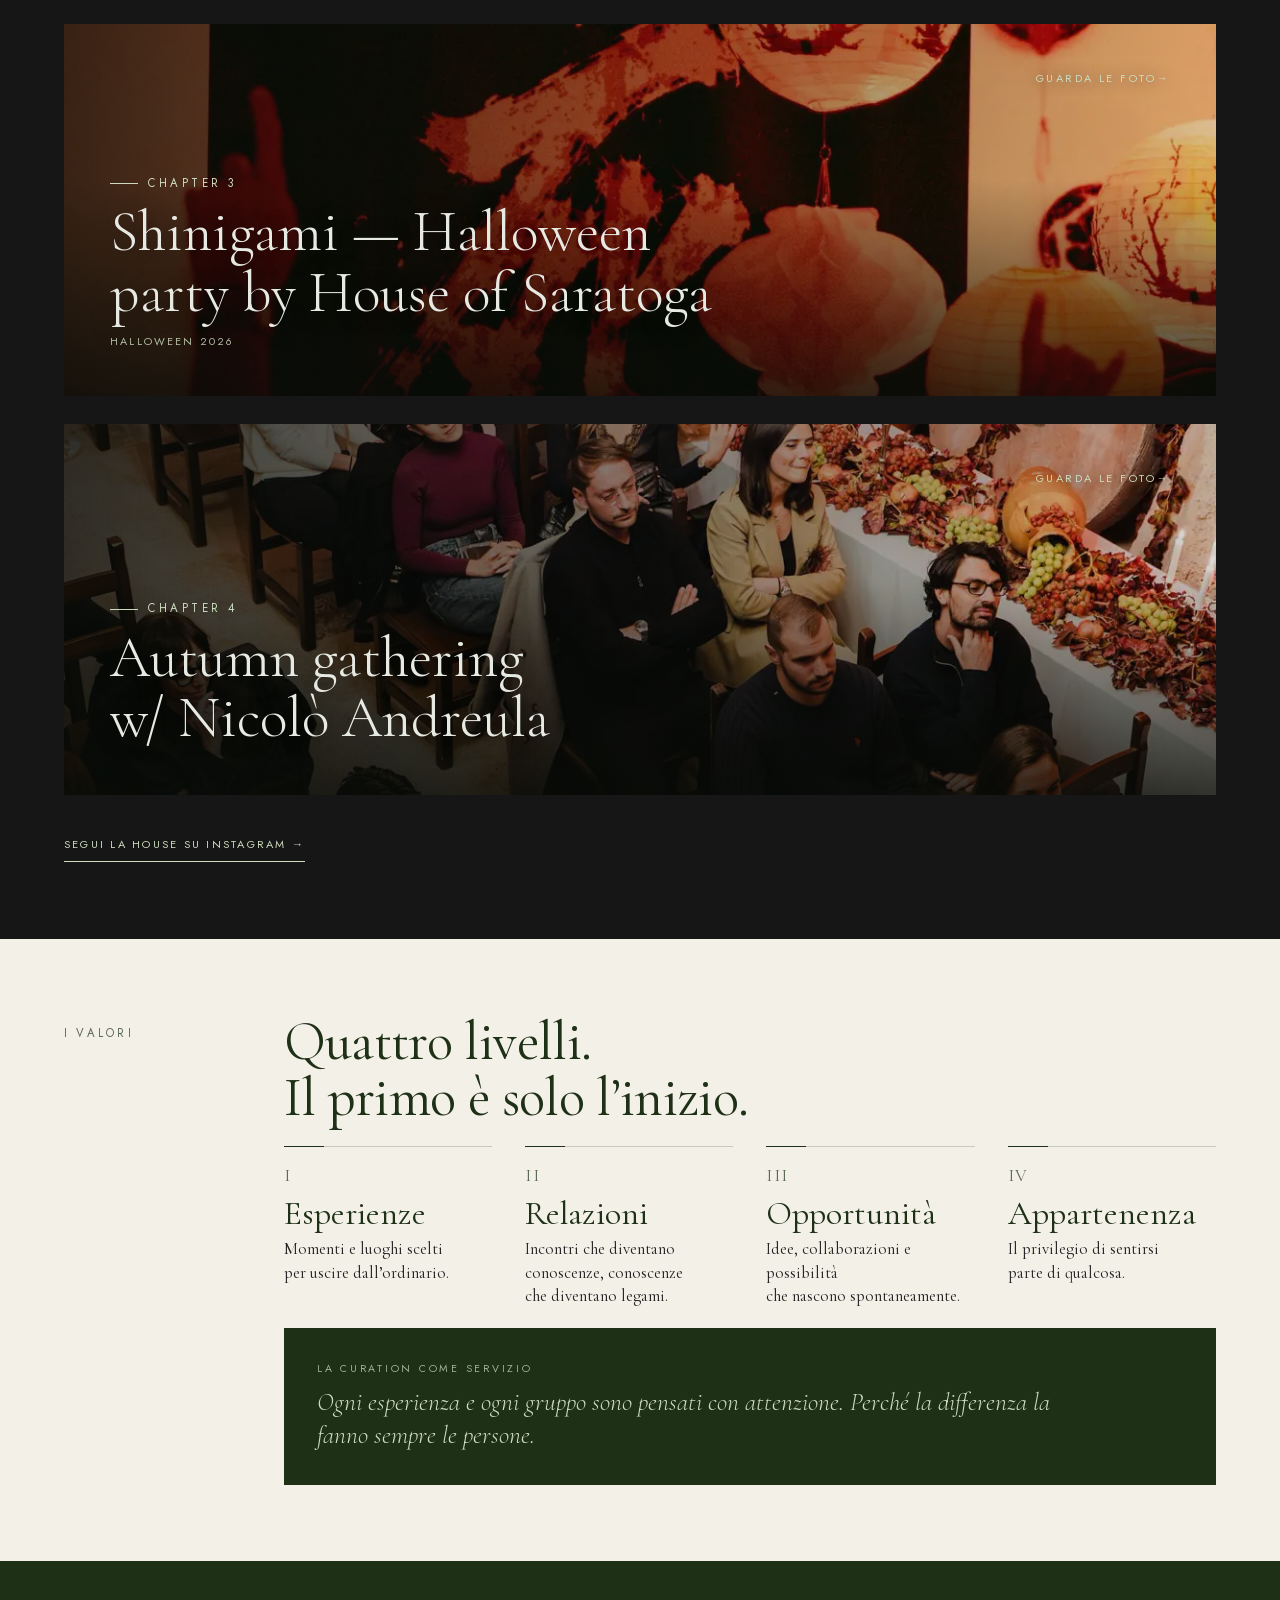
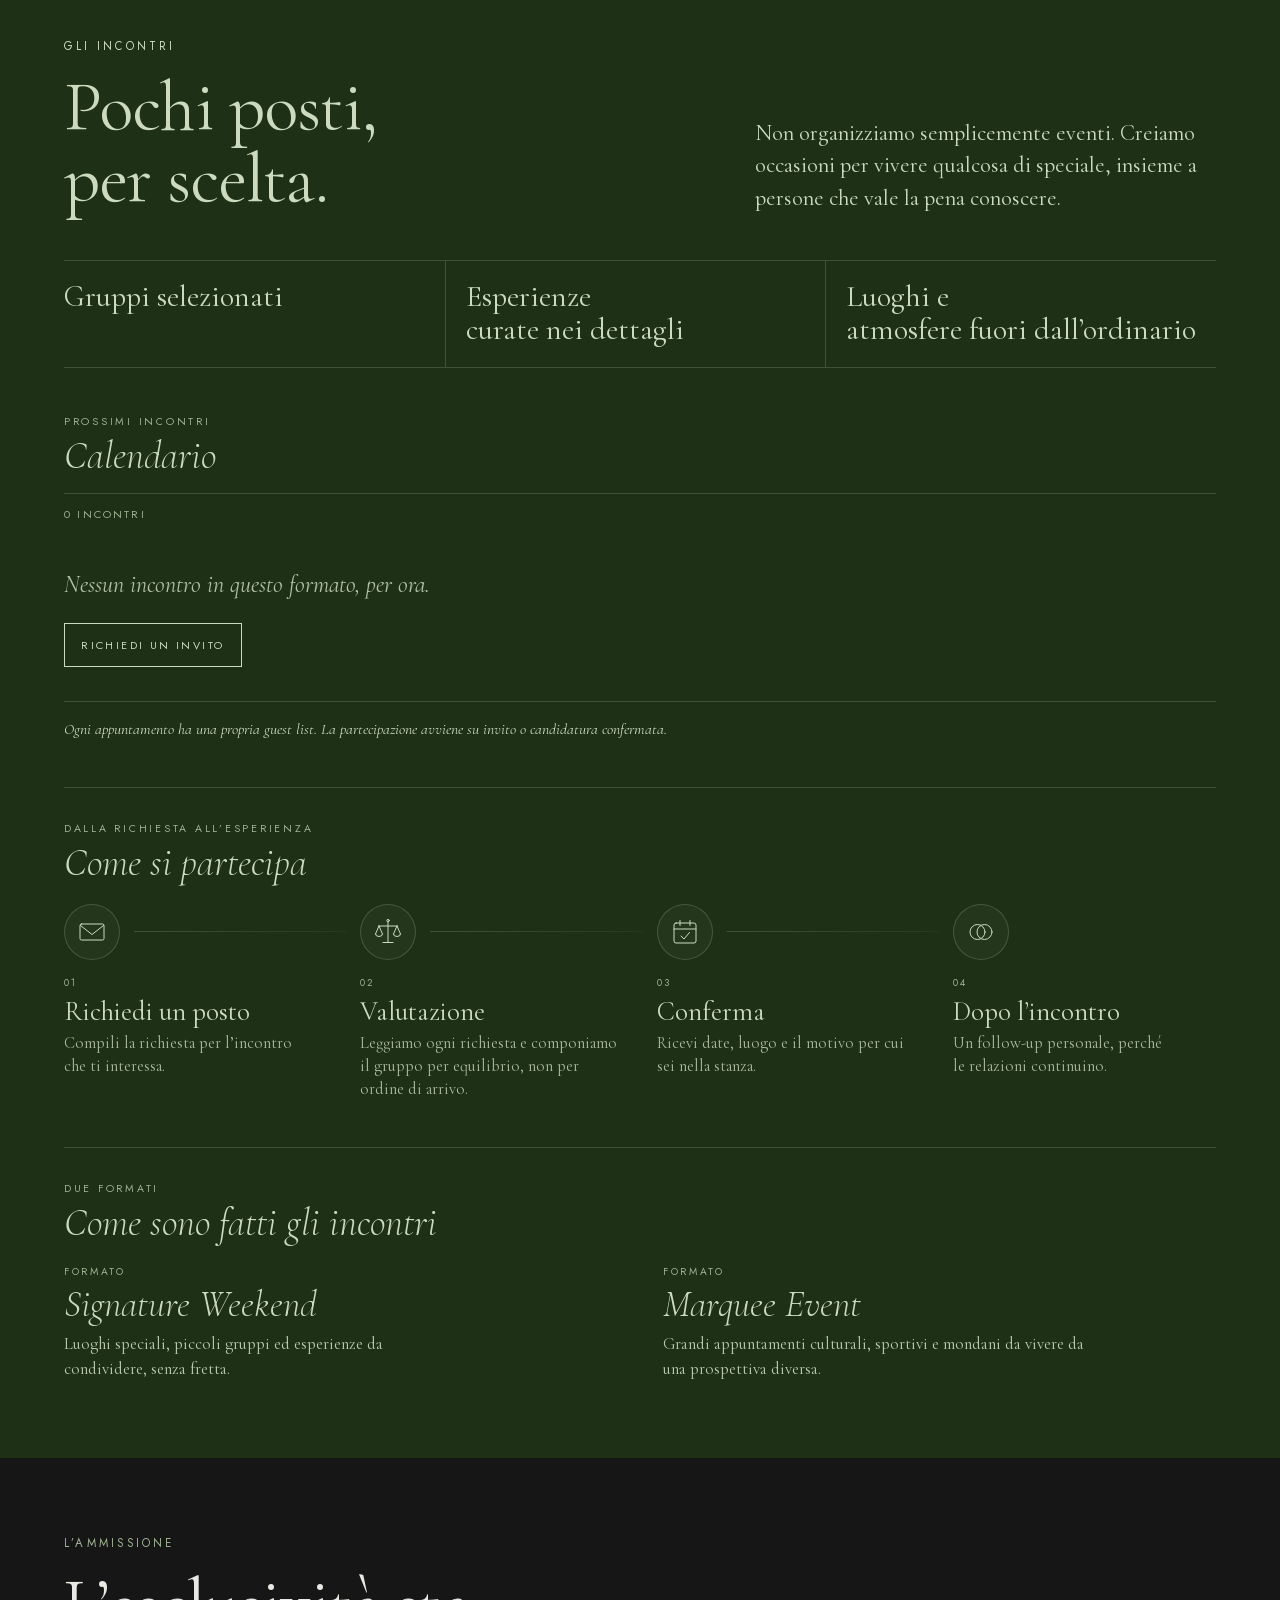
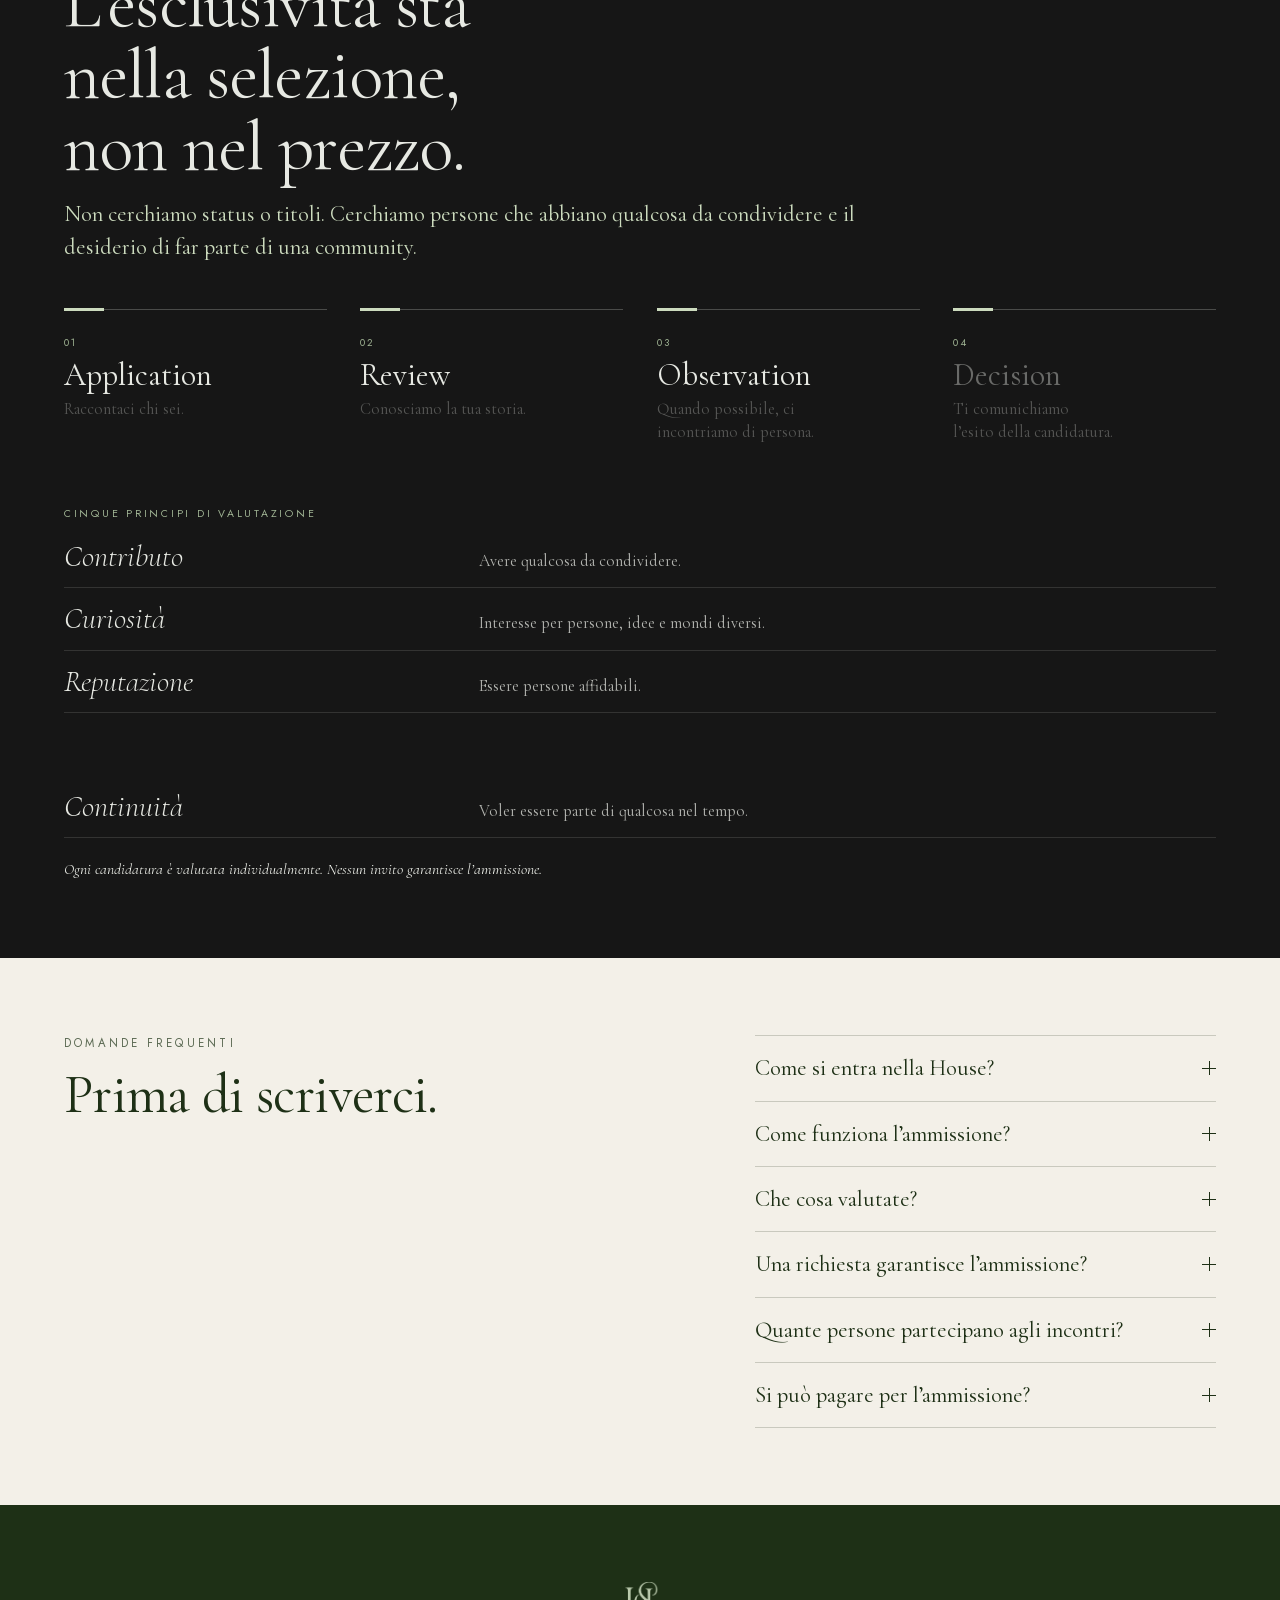
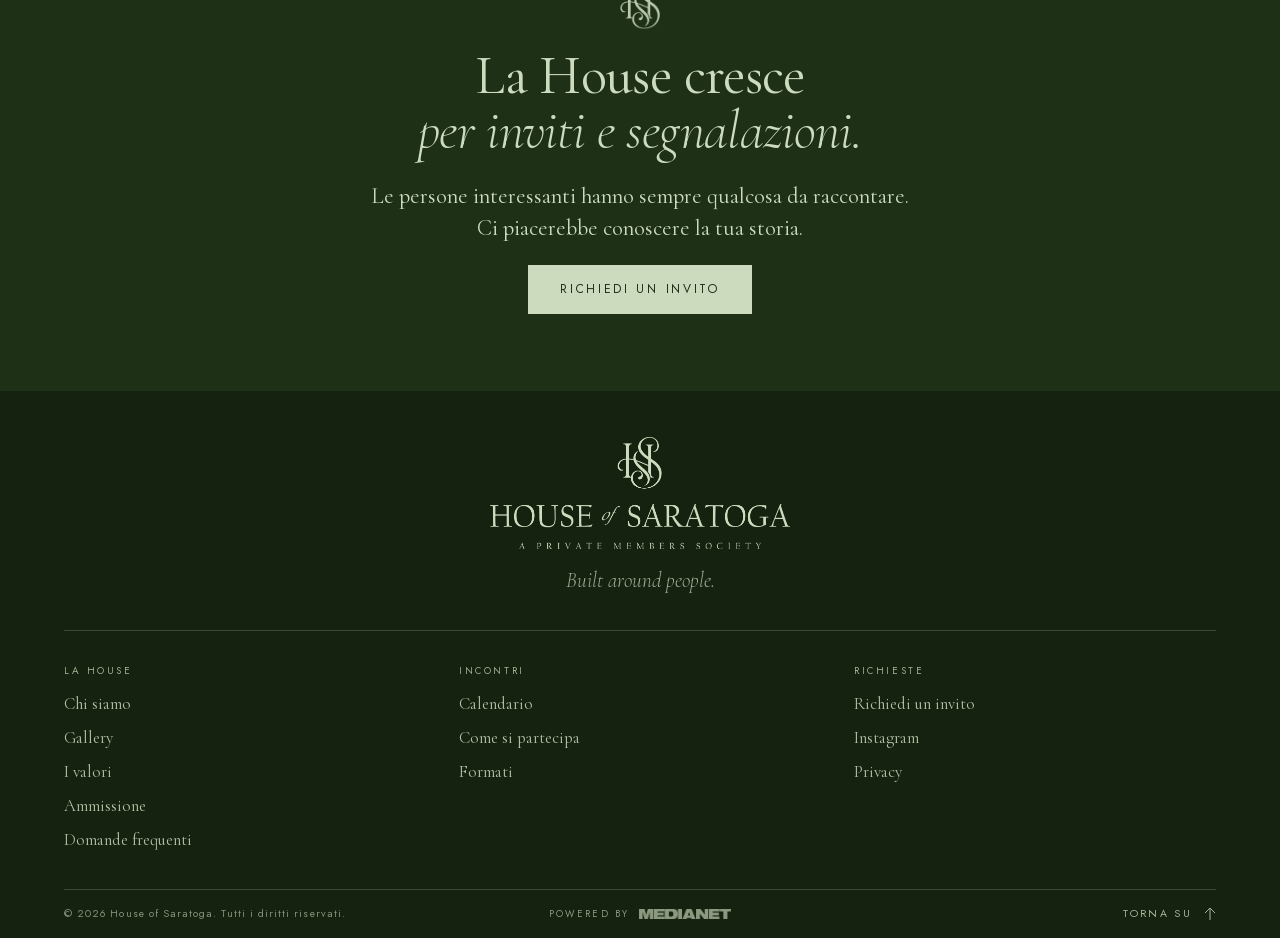
==== commit b0181494: "Prestazioni: video e immagini più leggeri, CSS in pagina, niente salto dell'hero Co-Authored-By: Cla" ====
--- a/index.html
+++ b/index.html
@@ -4,8 +4,8 @@
 <meta charset="utf-8">
 <meta name="viewport" content="width=device-width, initial-scale=1, viewport-fit=cover">
 <!-- Sicurezza: l'hosting (GitHub Pages) non permette intestazioni HTTP, quindi la politica è dichiarata qui.
-     Tutto viene dal sito stesso, nessuna risorsa di terzi. Se il modulo invierà a un altro dominio (HOS_CONFIG.endpoint in js/events.js), aggiungere quell'origine a connect-src. -->
-<meta http-equiv="Content-Security-Policy" content="default-src 'self'; script-src 'self'; style-src 'self' 'unsafe-inline'; img-src 'self' data:; font-src 'self'; media-src 'self'; connect-src 'self'; form-action 'self'; base-uri 'self'; object-src 'none'; frame-src 'none'; worker-src 'none'; manifest-src 'self'">
+     Tutto viene dal sito stesso, nessuna risorsa di terzi. Se il modulo invierà a un altro dominio (HOS_CONFIG.endpoint in js/events.js?v=66047ef6), aggiungere quell'origine a connect-src. -->
+<meta http-equiv="Content-Security-Policy" content="default-src 'self'; script-src 'self' 'sha256-0EK3CtkzP+SCMXfmG9pu/6XysWMCDNpTaS5X3HunJaI='; style-src 'self' 'unsafe-inline'; img-src 'self' data:; font-src 'self'; media-src 'self'; connect-src 'self'; form-action 'self'; base-uri 'self'; object-src 'none'; frame-src 'none'; worker-src 'none'; manifest-src 'self'">
 <meta name="referrer" content="strict-origin-when-cross-origin">
 <title>House of Saratoga — A Private Members Society</title>
 <meta name="description" content="House of Saratoga è una private members society: una comunità di persone selezionate, riunite da esperienze curate e relazioni di valore. Si entra per invito.">
@@ -28,12 +28,13 @@
 <link rel="icon" type="image/png" href="assets/favicon.png">
 <link rel="apple-touch-icon" href="assets/apple-touch-icon.png">
 
-<link rel="preload" href="assets/fonts/cormorant-garamond.woff2" as="font" type="font/woff2" crossorigin>
-<link rel="preload" href="assets/fonts/jost.woff2" as="font" type="font/woff2" crossorigin>
-<link rel="preload" href="assets/seal.png" as="image" crossorigin>
-<link rel="stylesheet" href="css/fonts.css">
-<link rel="stylesheet" href="css/style.css">
-<script src="js/boot.js"></script>
+<link rel="preload" href="assets/fonts/cormorant-garamond.woff2?v=5d618c46" as="font" type="font/woff2" crossorigin>
+<link rel="preload" href="assets/fonts/jost.woff2?v=235d8f89" as="font" type="font/woff2" crossorigin>
+<link rel="preload" href="assets/fonts/cormorant-garamond-italic.woff2?v=e6d6d1d7" as="font" type="font/woff2" crossorigin>
+<link rel="preload" href="assets/video/hero-poster.webp?v=db41a19b" as="image" fetchpriority="high">
+<link rel="preload" href="assets/seal.webp?v=70816b11" as="image" crossorigin>
+<style>@font-face{font-family:Cormorant Garamond;font-style:italic;font-weight:300 500;font-display:swap;src:url(assets/fonts/cormorant-garamond-italic.woff2?v=e6d6d1d7) format("woff2");unicode-range:U+0000-00FF,U+0131,U+0152-0153,U+02BB-02BC,U+02C6,U+02DA,U+02DC,U+0304,U+0308,U+0329,U+2000-206F,U+20AC,U+2122,U+2191,U+2193,U+2212,U+2215,U+FEFF,U+FFFD}@font-face{font-family:Cormorant Garamond;font-style:normal;font-weight:300 500;font-display:swap;src:url(assets/fonts/cormorant-garamond.woff2?v=5d618c46) format("woff2");unicode-range:U+0000-00FF,U+0131,U+0152-0153,U+02BB-02BC,U+02C6,U+02DA,U+02DC,U+0304,U+0308,U+0329,U+2000-206F,U+20AC,U+2122,U+2191,U+2193,U+2212,U+2215,U+FEFF,U+FFFD}@font-face{font-family:Jost;font-style:normal;font-weight:300 500;font-display:swap;src:url(assets/fonts/jost.woff2?v=235d8f89) format("woff2");unicode-range:U+0000-00FF,U+0131,U+0152-0153,U+02BB-02BC,U+02C6,U+02DA,U+02DC,U+0304,U+0308,U+0329,U+2000-206F,U+20AC,U+2122,U+2191,U+2193,U+2212,U+2215,U+FEFF,U+FFFD}:root{--forest: #1e3016;--forest-deep: #152210;--forest-lift: #2a4220;--sage: #ccdbbe;--sage-dim: #9fb393;--moss: #5c6b54;--ivory: #f3f0e8;--ink: #161616;--ink-soft: #232323;--line-dark: rgba(204, 219, 190, .2);--line-light: rgba(30, 48, 22, .2);--serif: "Cormorant Garamond", "Garamond", "Times New Roman", serif;--sans: "Jost", "Helvetica Neue", Arial, sans-serif;--sp-1: 8px;--sp-2: 16px;--sp-3: 20px;--sp-4: clamp(24px, 2.6vw, 36px);--sp-5: clamp(32px, 3.6vw, 52px);--sp-6: clamp(40px, 4.6vw, 68px);--section: clamp(52px, 6vw, 88px);--gutter: clamp(20px, 5vw, 64px);--maxw: 1240px;--header-h: 72px;--ease: cubic-bezier(.2, .7, .2, 1)}*,*:before,*:after{box-sizing:border-box}html{scroll-behavior:smooth;scroll-padding-top:calc(var(--header-h) + 8px);-webkit-text-size-adjust:100%}body{margin:0;background:var(--forest);color:var(--ink);font-family:var(--serif);font-size:clamp(1.08rem,1rem + .25vw,1.22rem);line-height:1.5;-webkit-font-smoothing:antialiased;text-rendering:optimizeLegibility}body.is-locked{overflow:hidden}img{max-width:100%;display:block}a{color:inherit}button{font:inherit;color:inherit}ol,ul{margin:0;padding:0;list-style:none}h1,h2,h3,h4,p,blockquote,figure,dl,dd{margin:0}::selection{background:var(--sage);color:var(--forest)}.wrap{width:100%;max-width:calc(var(--maxw) + var(--gutter) * 2);margin-inline:auto;padding-inline:var(--gutter)}.sr-only{position:absolute;width:1px;height:1px;overflow:hidden;clip:rect(0 0 0 0);white-space:nowrap}.skip{position:absolute;left:12px;top:-60px;z-index:100;background:var(--sage);color:var(--forest);padding:10px 16px;font-family:var(--sans);font-size:14px;transition:top .2s}.skip:focus{top:12px}:focus-visible{outline:1.5px solid var(--sage);outline-offset:4px}.section--ivory :focus-visible,.section--sage :focus-visible,.modal :focus-visible{outline-color:var(--forest)}.mark{display:block;background-color:currentColor;-webkit-mask:var(--m) center / contain no-repeat;mask:var(--m) center / contain no-repeat}.mark--seal{--m: url(assets/seal.webp?v=70816b11);aspect-ratio:1}.mark--monogram{--m: url(assets/monogram.webp?v=ae7c65d2);aspect-ratio:358 / 417}.mark--wordline{--m: url(assets/wordmark-line.webp?v=7bb45a46);aspect-ratio:2388 / 192}.mark--stacked{--m: url(assets/wordmark-stacked.webp?v=d2b501ab);aspect-ratio:2388 / 890}.mark--medianet{--m: url(assets/medianet.webp?v=4328603a);aspect-ratio:1666 / 181}.has-mark{overflow:clip}.watermark{position:absolute;pointer-events:none;opacity:.055;z-index:0}.has-mark>.wrap{position:relative;z-index:1}.ornament{display:flex;align-items:center;gap:var(--sp-3);color:var(--sage);opacity:.75}.ornament:before,.ornament:after{content:"";flex:1;height:1px;background:currentColor;opacity:.35}.ornament .mark{height:40px;flex:none}.eyebrow{font-family:var(--sans);font-weight:400;font-size:.72rem;letter-spacing:.28em;text-transform:uppercase;color:var(--sage);display:flex;align-items:baseline;gap:.9em}.eyebrow--dark{color:var(--moss)}.display{font-weight:400;line-height:1.02;letter-spacing:-.012em;text-wrap:balance}.display em{font-style:italic;font-weight:300}.display--xl{font-size:clamp(2.4rem,1.5rem + 3.6vw,4.5rem)}.display--lg{font-size:clamp(2.1rem,1.4rem + 2.6vw,3.4rem)}.display--md{font-size:clamp(1.8rem,1.4rem + 1.4vw,2.5rem);line-height:1.08}.lede{font-size:clamp(1.15rem,1.05rem + .45vw,1.4rem);line-height:1.45;max-width:36em;color:var(--ink-soft)}.lede--light{color:var(--sage);opacity:.92}.prose p{max-width:34em}.btn{--bg: transparent;--fg: var(--sage);--bd: var(--sage);display:inline-flex;align-items:center;justify-content:center;gap:.8em;font-family:var(--sans);font-weight:400;font-size:.76rem;letter-spacing:.22em;text-transform:uppercase;text-decoration:none;line-height:1;padding:1.25em 2em;border:1px solid var(--bd);background:var(--bg);color:var(--fg);cursor:pointer;transition:background-color .35s var(--ease),color .35s var(--ease),border-color .35s var(--ease),transform .35s var(--ease);border-radius:0;white-space:nowrap;min-height:48px}.btn:hover{transform:translateY(-1px)}.btn--sm{padding:1em 1.5em;font-size:.68rem;min-height:44px}.btn--lg{padding:1.45em 2.6em}.btn--block{width:100%}.btn--sage{--bg: var(--sage);--fg: var(--forest)}.btn--sage:hover{--bg: #e1ecd6}.btn--ghost:hover{--bg: var(--sage);--fg: var(--forest)}.btn--forest{--bg: var(--forest);--fg: var(--sage);--bd: var(--forest)}.btn--forest:hover{--bg: var(--forest-deep)}.btn--ghost-dark{--fg: var(--forest);--bd: var(--forest)}.btn--ghost-dark:hover{--bg: var(--forest);--fg: var(--sage)}.btn[disabled]{opacity:.55;cursor:progress;transform:none}.link{background:none;border:0;padding:0;cursor:pointer;text-align:left;text-decoration:none}.site-header{position:fixed;inset:0 0 auto;z-index:50;transition:background-color .4s var(--ease),box-shadow .4s var(--ease);color:var(--sage)}.site-header.is-solid,body.menu-open .site-header{background:#152210e6;backdrop-filter:blur(14px) saturate(1.2);-webkit-backdrop-filter:blur(14px) saturate(1.2);box-shadow:0 1px 0 var(--line-dark)}body.menu-open .site-header{background:var(--forest-deep);backdrop-filter:none;-webkit-backdrop-filter:none}.site-header__bar{height:var(--header-h);display:grid;grid-template-columns:1fr auto;align-items:center;gap:var(--sp-3)}.brand{display:inline-flex;align-items:center;gap:16px;text-decoration:none;justify-self:start}.brand .mark--monogram{height:34px}.brand .mark--wordline{height:12px;display:none}.site-header__actions{display:flex;align-items:center;gap:var(--sp-2);justify-self:end}.site-header__cta{display:none;padding-inline:1.2em}@media(min-width:380px){.site-header__cta{display:inline-flex}}.nav{display:none;gap:clamp(22px,2.6vw,42px)}.nav a{font-family:var(--sans);font-size:.68rem;letter-spacing:.22em;text-transform:uppercase;text-decoration:none;position:relative;padding:10px 0;opacity:.78;transition:opacity .3s;white-space:nowrap}.nav a:after{content:"";position:absolute;left:0;right:0;bottom:4px;height:1px;background:currentColor;transform:scaleX(0);transform-origin:left;transition:transform .45s var(--ease)}.nav a:hover,.nav a.is-active{opacity:1}.nav a:hover:after,.nav a.is-active:after{transform:scaleX(1)}.burger{width:44px;height:44px;margin-right:-10px;background:none;border:0;cursor:pointer;position:relative}.burger span{position:absolute;left:10px;right:10px;height:1px;background:currentColor;transition:transform .4s var(--ease),top .4s var(--ease)}.burger span:first-child{top:18px}.burger span:last-child{top:26px}.burger[aria-expanded=true] span:first-child{top:22px;transform:rotate(45deg)}.burger[aria-expanded=true] span:last-child{top:22px;transform:rotate(-45deg)}@media(min-width:1100px){.site-header__bar{grid-template-columns:1fr auto 1fr}.brand .mark--wordline{display:block}.nav{display:flex}.site-header__cta{display:inline-flex}.burger{display:none}}.menu{position:fixed;inset:0;z-index:40;background:var(--forest-deep);color:var(--sage);display:flex;flex-direction:column;padding:calc(var(--header-h) + var(--sp-3)) var(--gutter) calc(var(--sp-4) + env(safe-area-inset-bottom));overflow:hidden;opacity:0;visibility:hidden;transition:opacity .4s var(--ease),visibility .4s}.menu[hidden]{display:flex}.menu.is-open{opacity:1;visibility:visible}.menu__seal{position:absolute;width:min(110vw,560px);right:-22%;bottom:-8%;opacity:.06;pointer-events:none}.menu__nav{display:grid;margin-block:auto;position:relative}.menu__nav a{display:flex;align-items:baseline;gap:var(--sp-3);padding:14px 0;border-bottom:1px solid var(--line-dark);font-size:clamp(2rem,8.4vw,3rem);line-height:1.1;text-decoration:none;font-weight:300;transform:translateY(14px);opacity:0;transition:transform .6s var(--ease),opacity .6s var(--ease)}.menu__nav a:first-child{border-top:1px solid var(--line-dark)}.menu.is-open .menu__nav a{transform:none;opacity:1}.menu.is-open .menu__nav a:nth-child(2){transition-delay:.05s}.menu.is-open .menu__nav a:nth-child(3){transition-delay:.1s}.menu.is-open .menu__nav a:nth-child(4){transition-delay:.15s}.menu.is-open .menu__nav a:nth-child(5){transition-delay:.2s}.menu__foot{position:relative;display:grid;gap:var(--sp-2)}.menu__tag{font-family:var(--sans);font-size:.62rem;letter-spacing:.28em;text-transform:uppercase;text-align:center;opacity:.6}.hero{position:relative;min-height:min(100svh,820px);display:grid;place-items:center;overflow:hidden;isolation:isolate;background:radial-gradient(ellipse 70% 60% at 50% 46%,var(--forest-lift) 0%,var(--forest) 55%,var(--forest-deep) 100%);color:var(--sage);text-align:center;padding:calc(var(--header-h) + var(--sp-1)) var(--gutter) 64px}.hero:after{content:"";position:absolute;inset:0;z-index:-1;opacity:.07;mix-blend-mode:screen;pointer-events:none;background-image:url("data:image/svg+xml;utf8,<svg xmlns='http://www.w3.org/2000/svg' width='220' height='220'><filter id='n'><feTurbulence type='fractalNoise' baseFrequency='.85' numOctaves='2' stitchTiles='stitch'/><feColorMatrix values='0 0 0 0 1 0 0 0 0 1 0 0 0 0 1 0 0 0 .6 0'/></filter><rect width='100%' height='100%' filter='url(%23n)'/></svg>")}.hero__bg{position:absolute;inset:0;z-index:-2;pointer-events:none;overflow:hidden;background:url(assets/video/hero-poster.webp?v=db41a19b) center 40% / cover no-repeat}.hero__bg:after{content:"";position:absolute;inset:0;background:radial-gradient(ellipse 120% 90% at 50% 45%,#080b070f 35%,#080b076b),linear-gradient(180deg,#080b07a8,#080b0780 34%,#080b078f 66%,#080b07db)}.hero__eyebrow,.hero__line{text-shadow:0 1px 16px rgba(0,0,0,.5)}.hero .btn--ghost{background:#080b0761}.hero__video{position:absolute;inset:0;width:100%;height:100%;object-fit:cover;object-position:50% 40%}.hero__inner{display:flex;flex-direction:column;align-items:center;gap:clamp(14px,2.4svh,26px)}.hero__eyebrow{justify-content:center}.hero__seal{width:min(28svh,46vw,260px);color:#fff;will-change:transform,opacity}.hero__seal .mark{width:100%}.hero__line{font-size:clamp(1.7rem,1.1rem + 2.6vw,3.2rem);font-style:italic;font-weight:300;line-height:1.12;letter-spacing:-.005em;margin-top:clamp(4px,1.4svh,16px)}.hero__cta{display:flex;gap:14px;flex-wrap:wrap;justify-content:center;margin-top:clamp(4px,1.6svh,18px)}.br-sm{display:none}@media(max-width:560px){.br-sm{display:inline}.hero__cta .btn{width:100%;max-width:320px}}.hero__scroll{position:absolute;left:50%;bottom:22px;transform:translate(-50%);display:grid;justify-items:center;gap:10px;text-decoration:none;font-family:var(--sans);font-size:.62rem;letter-spacing:.3em;text-transform:uppercase;opacity:.6}.hero__scroll i{width:1px;height:38px;background:linear-gradient(var(--sage),transparent);transform-origin:top;animation:drip 2.6s var(--ease) infinite}@keyframes drip{0%{transform:scaleY(0)}50%{transform:scaleY(1)}to{transform:scaleY(1);opacity:0}}@media(max-height:700px){.hero__scroll{display:none}}.section{padding-block:var(--section);position:relative}.section--ivory{background:var(--ivory);color:var(--ink)}.section--forest{background:var(--forest);color:var(--sage)}.section--ink{background:var(--ink);color:#e7e9e3}.section--ink .eyebrow{color:var(--sage-dim)}.section--sage{background:var(--sage);color:var(--forest)}.section--sage .lede{color:var(--forest)}.section__head{display:grid;gap:var(--sp-2);max-width:56rem;margin-bottom:var(--sp-5)}.section__head--dark .display{color:var(--forest)}.section__head--split{max-width:none}.section__head--split .lede{max-width:32em}@media(min-width:960px){.section__head--split{grid-template-columns:minmax(0,7fr) minmax(0,5fr);gap:var(--sp-5);align-items:end}}.section__head--split .head-copy,.grid{display:grid;gap:var(--sp-2)}@media(min-width:900px){.grid{grid-template-columns:minmax(130px,2fr) 10fr;gap:var(--sp-4)}.grid__label{position:sticky;top:calc(var(--header-h) + var(--sp-3));align-self:start;padding-top:.6rem}}.grid__body{display:grid;gap:var(--sp-3);min-width:0}.section--ivory .display{color:var(--forest)}.prose--stack{display:grid;gap:var(--sp-2)}.prose--stack p:first-child{font-size:clamp(1.25rem,1.1rem + .6vw,1.55rem);line-height:1.35}.prose--2col{display:grid;gap:var(--sp-2)}@media(min-width:900px){.prose--2col{grid-template-columns:1fr 1fr;gap:var(--sp-3) var(--sp-5)}.prose--2col p:nth-child(3){grid-column:1 / -1}}.aside{display:flex;gap:var(--sp-3);align-items:flex-start;font-style:italic;font-size:clamp(1.15rem,1.05rem + .4vw,1.4rem);color:var(--moss);max-width:30em}.aside__rule{flex:none;width:44px;height:1px;background:var(--moss);margin-top:.85em}.section--statement{padding-block:clamp(56px,7vw,104px)}.statement{font-size:clamp(1.7rem,1.1rem + 2.6vw,3.4rem);line-height:1.14;font-weight:300;letter-spacing:-.01em;max-width:24em;color:#e7e9e36b;text-wrap:pretty}.statement span{color:#f1f2ee}.statement__cta{display:flex;align-items:center;flex-wrap:wrap;gap:var(--sp-3) var(--sp-4);margin-top:var(--sp-4)}.statement__link{font-family:var(--sans);font-size:.7rem;letter-spacing:.2em;text-transform:uppercase;text-decoration:none;color:var(--sage);padding-block:8px;border-bottom:1px solid currentColor}.statement__link:hover{border-bottom-color:transparent}.faq{display:grid;gap:var(--sp-4)}.faq__head{display:grid;gap:var(--sp-2);align-content:start}@media(min-width:900px){.faq{grid-template-columns:minmax(0,7fr) minmax(0,5fr);gap:var(--sp-5)}.faq__head{position:sticky;top:calc(var(--header-h) + var(--sp-3));align-self:start}}.faq__list{border-top:1px solid var(--line-light)}.qa{border-bottom:1px solid var(--line-light)}.qa summary{list-style:none;cursor:pointer;display:flex;align-items:center;justify-content:space-between;gap:var(--sp-3);padding:18px 0;font-size:clamp(1.2rem,1.1rem + .4vw,1.45rem);line-height:1.25;color:var(--forest);transition:padding-left .4s var(--ease)}.qa summary::-webkit-details-marker{display:none}.qa summary:after{content:"";flex:none;width:14px;height:14px;background:linear-gradient(var(--forest),var(--forest)) center / 100% 1px no-repeat,linear-gradient(var(--forest),var(--forest)) center / 1px 100% no-repeat;transition:transform .4s var(--ease)}.qa.is-open summary:after{transform:rotate(45deg)}.qa summary{transition:color .3s}.qa summary:hover{color:var(--moss)}.qa p{padding:0 var(--sp-5) 20px 0;color:var(--ink-soft);font-size:1.08rem;line-height:1.45;max-width:34em}.section--quote{padding-block:clamp(56px,7vw,96px);background:radial-gradient(ellipse 80% 90% at 50% 0%,var(--forest-lift),var(--forest) 60%);text-align:center}.section--quote{position:relative;isolation:isolate;overflow:hidden}.section--quote:before{content:"";position:absolute;inset:-24px;z-index:-1;background:url(assets/serate/polignano.jpg?v=62932eab) center / cover no-repeat;filter:grayscale(1) blur(10px) contrast(1.1);opacity:.2;mix-blend-mode:screen;pointer-events:none}.section--quote .eyebrow{justify-content:center}.quote-head{display:grid;gap:var(--sp-2);justify-items:center;margin-bottom:var(--sp-4)}.quote-head .mark{height:40px;color:var(--sage);opacity:.85}.quote{max-width:52rem;margin-inline:auto}.quote p{font-size:clamp(1.8rem,1.2rem + 2.6vw,3.2rem);line-height:1.1;font-weight:300;font-style:italic;letter-spacing:-.01em;text-wrap:balance}.quote footer{font-family:var(--sans);font-weight:300;font-size:.74rem;letter-spacing:.12em;margin-top:var(--sp-3);opacity:.7}#gallery{overflow-x:clip}.chapters-list{display:grid;gap:clamp(16px,2.2vw,28px)}.chapter{min-width:0}.chapter__banner{position:relative;isolation:isolate;overflow:hidden;min-height:clamp(300px,29vw,410px);display:flex;align-items:flex-end;background:#0e120c}.chapter__cover{position:absolute;inset:0;width:100%;height:100%;object-fit:cover;z-index:-2;transition:transform 1.8s var(--ease)}.chapter__banner:after{content:"";position:absolute;inset:0;z-index:-1;background:linear-gradient(90deg,#080b07cc,#080b076b 52%,#080b0724),linear-gradient(0deg,#080b07bd,#080b0700 58%)}.chapter__banner:hover .chapter__cover{transform:scale(1.04)}.chapter__txt{position:relative;padding:clamp(20px,3.6vw,48px);display:grid;gap:10px;max-width:44rem;pointer-events:none}.chapter__k{display:flex;align-items:center;gap:.9em;font-family:var(--sans);font-size:.72rem;letter-spacing:.3em;text-transform:uppercase;color:var(--sage)}.chapter__k:before{content:"";width:28px;height:1px;background:var(--sage)}.chapter__t{font-weight:300;font-size:clamp(1.9rem,1.3rem + 3vw,3.6rem);line-height:1.05;text-wrap:balance;text-shadow:0 2px 24px rgba(0,0,0,.45)}.chapter__meta{font-family:var(--sans);font-size:.68rem;letter-spacing:.2em;text-transform:uppercase;color:var(--sage);opacity:.85}.chapter__open{position:absolute;inset:0;z-index:2;width:100%;height:100%;padding:clamp(20px,3.6vw,48px);background:none;border:0;cursor:zoom-in;color:var(--sage);display:flex;align-items:flex-start;justify-content:flex-end;font-family:var(--sans);font-size:.7rem;letter-spacing:.22em;text-transform:uppercase;text-shadow:0 1px 14px rgba(0,0,0,.6)}.chapter__open:focus-visible{outline:1.5px solid var(--sage);outline-offset:-10px}.gal__foot{display:flex;align-items:center;flex-wrap:wrap;gap:var(--sp-2) var(--sp-4);margin-top:var(--sp-4)}.gal__ig{font-family:var(--sans);font-size:.7rem;letter-spacing:.2em;text-transform:uppercase;color:var(--sage);text-decoration:none;padding-block:8px;border-bottom:1px solid currentColor}.gal__ig:hover{border-bottom-color:transparent}.lightbox{position:fixed;inset:0;width:100vw;height:100vh;height:100dvh;max-width:none;max-height:none;margin:0;padding:0;border:0;background:#090d07f2;color:var(--sage);overflow:hidden}.lightbox::backdrop{background:#090d07f2}.lightbox[open]{display:grid;place-items:center;animation:fade-in .35s var(--ease)}.lightbox__fig{margin:0;display:grid;justify-items:center;gap:12px;max-width:min(94vw,1100px);touch-action:pan-y}.lightbox__fig img{max-width:100%;max-height:calc(100vh - 110px);max-height:calc(100dvh - 110px);width:auto;height:auto;object-fit:contain;display:block;background:#1b1b1b;transition:opacity .25s}.lightbox__fig img.is-loading{opacity:.35}.lightbox__fig figcaption{font-family:var(--sans);font-size:.66rem;letter-spacing:.22em;text-transform:uppercase;color:var(--sage-dim);text-align:center}.lightbox__fig figcaption b{font-weight:400;color:var(--sage);margin-right:.9em}.lightbox__btn{position:absolute;width:44px;height:44px;display:grid;place-items:center;background:none;border:1px solid transparent;border-radius:50%;color:var(--sage);cursor:pointer;transition:border-color .3s,background-color .3s;z-index:2}.lightbox__btn:hover{border-color:var(--line-dark);background:#ccdbbe14}.lightbox__close{top:14px;right:14px}.lightbox__prev,.lightbox__next{top:50%;transform:translateY(-50%)}.lightbox__prev{left:14px}.lightbox__next{right:14px}@media(max-width:700px){.lightbox__prev,.lightbox__next{top:auto;bottom:14px;transform:none}.lightbox__prev{left:calc(50% - 64px)}.lightbox__next{right:calc(50% - 64px)}.lightbox__fig img{max-height:calc(100dvh - 190px)}}.levels{display:grid}.level{display:grid;grid-template-columns:44px 1fr;gap:4px var(--sp-2);padding-block:var(--sp-3);border-top:1px solid var(--line-light);align-items:baseline}.level:last-child{border-bottom:1px solid var(--line-light)}.level__n{font-weight:400;letter-spacing:.08em;font-size:1.1rem;color:var(--moss);grid-row:span 2}.level__t{font-weight:400;font-size:clamp(1.6rem,1.3rem + 1vw,2.1rem);line-height:1.05;color:var(--forest)}.level__d{color:var(--ink-soft);font-size:1.05rem;line-height:1.4}@media(min-width:900px){.levels{grid-template-columns:repeat(4,1fr);gap:var(--sp-4)}.level{grid-template-columns:1fr;gap:6px;padding:var(--sp-2) 0 0;align-items:start;align-content:start;position:relative}.level:last-child{border-bottom:0}.level:before{content:"";position:absolute;top:-1px;left:0;width:40px;height:1px;background:var(--forest)}.level__n{grid-row:auto;font-size:1.1rem}}.callout{background:var(--forest);color:var(--sage);padding:var(--sp-4);display:grid;gap:8px;position:relative;overflow:hidden}.callout .watermark{right:-30px;top:50%;transform:translateY(-50%);height:170%;opacity:.07}.callout>*:not(.watermark){position:relative}.callout__k{font-family:var(--sans);font-size:.66rem;letter-spacing:.26em;text-transform:uppercase;color:var(--sage-dim)}.callout__t{font-size:clamp(1.2rem,1.05rem + .7vw,1.6rem);line-height:1.3;font-style:italic;font-weight:300;max-width:34em}.facts{display:grid;border-block:1px solid var(--line-dark);margin-bottom:var(--sp-5)}.facts li{display:grid;gap:4px;padding:var(--sp-2) 0}.facts li+li{border-top:1px solid var(--line-dark)}.facts b{font-weight:400;font-size:clamp(1.4rem,1.15rem + .9vw,1.9rem);line-height:1.1;text-wrap:balance}.facts span{font-family:var(--sans);font-weight:300;font-size:.66rem;letter-spacing:.18em;text-transform:uppercase;opacity:.7}@media(min-width:800px){.facts{display:grid;grid-template-columns:repeat(3,1fr)}.facts li{padding:var(--sp-3) var(--sp-3) var(--sp-3) 0}.facts li+li{border-top:0;border-left:1px solid var(--line-dark);padding-left:var(--sp-3)}}.subhead{display:grid;gap:6px;margin-bottom:var(--sp-3)}.subhead__k{font-family:var(--sans);font-size:.66rem;letter-spacing:.26em;text-transform:uppercase;color:var(--sage-dim)}.subhead__t{font-weight:300;font-style:italic;font-size:clamp(1.7rem,1.3rem + 1.4vw,2.5rem);line-height:1.05}.agenda__bar{display:grid;gap:var(--sp-2);padding-bottom:var(--sp-2);border-bottom:1px solid var(--line-dark)}@media(min-width:900px){.agenda__bar{grid-template-columns:1fr auto;align-items:end}}.agenda__bar .subhead{margin:0}.chips{display:flex;gap:10px;overflow-x:auto;margin-inline:calc(var(--gutter) * -1);padding-inline:var(--gutter);scrollbar-width:none;-webkit-overflow-scrolling:touch}.chips::-webkit-scrollbar{display:none}@media(min-width:900px){.chips{margin:0;padding:0;overflow:visible;flex-wrap:wrap;justify-content:flex-end}}.chip{flex:none;display:inline-flex;align-items:center;gap:8px;min-height:38px;padding:0 16px;border:1px solid var(--line-dark);border-radius:99px;background:none;cursor:pointer;font-family:var(--sans);font-size:.66rem;letter-spacing:.18em;text-transform:uppercase;color:var(--sage);transition:background-color .3s var(--ease),color .3s var(--ease),border-color .3s var(--ease)}.chip small{font-size:1em;opacity:.55}.chip:hover{border-color:var(--sage)}.chip[aria-pressed=true]{background:var(--sage);color:var(--forest);border-color:var(--sage)}.agenda__count{font-family:var(--sans);font-size:.68rem;letter-spacing:.2em;text-transform:uppercase;color:var(--sage-dim);padding-block:12px}.agenda__list{display:grid}.ev{position:relative;display:grid;gap:var(--sp-2);padding:var(--sp-3) 0;border-bottom:1px solid var(--line-dark);animation:ev-in .7s var(--ease) both;animation-delay:calc(var(--i, 0) * 70ms);transition:background-color .5s var(--ease)}@keyframes ev-in{0%{opacity:0;transform:translateY(14px)}}.ev:before{content:"";position:absolute;left:0;top:-1px;width:0;height:1px;background:var(--sage);transition:width .7s var(--ease)}.ev:hover:before{width:100%}.ev__date{display:flex;align-items:baseline;gap:12px;color:var(--sage)}.ev__day{font-size:clamp(2.4rem,2rem + 1.8vw,3.6rem);line-height:.9;font-weight:300;letter-spacing:-.02em}.ev__mon{font-family:var(--sans);font-size:.66rem;letter-spacing:.24em;text-transform:uppercase;color:var(--sage-dim);line-height:1.5}.ev__soon{display:grid;gap:8px;justify-items:start}.ev__blur{display:flex;align-items:baseline;gap:12px;filter:blur(7px);user-select:none;pointer-events:none;animation:soon-breathe 5s ease-in-out infinite alternate}.ev__blur .ev__day{font-size:clamp(3rem,2.4rem + 2.6vw,4.8rem);color:#e4ecda;font-weight:400}.ev__blur .ev__mon{color:#e4ecda;font-size:.8rem}.ev__soon small{font-family:var(--sans);font-size:.6rem;letter-spacing:.24em;text-transform:uppercase;color:var(--sage)}@keyframes soon-breathe{0%{filter:blur(5px)}to{filter:blur(9px)}}@media(min-width:900px){.ev__blur{flex-direction:column;gap:6px}}.chips[hidden]{display:none}.ev__tba{display:grid;gap:4px}.ev__tba i{font-size:clamp(1.4rem,1.2rem + .8vw,1.8rem);line-height:1.1;font-weight:300}.ev__tba small{font-family:var(--sans);font-size:.6rem;letter-spacing:.24em;text-transform:uppercase;color:var(--sage-dim)}.ev__top{display:flex;align-items:center;justify-content:space-between;gap:var(--sp-2);margin-bottom:10px}.ev__type{font-family:var(--sans);font-size:.66rem;letter-spacing:.26em;text-transform:uppercase;color:var(--sage-dim)}.pill{font-family:var(--sans);font-size:.58rem;letter-spacing:.18em;text-transform:uppercase;padding:.55em 1em;border:1px solid var(--line-dark);border-radius:99px;white-space:nowrap;line-height:1}.pill--open{border-color:var(--sage)}.ev__title{font-weight:400;font-size:clamp(1.6rem,1.3rem + 1.1vw,2.2rem);line-height:1.05;text-wrap:balance;margin-bottom:8px}.ev__blurb{opacity:.85;font-size:1.05rem;line-height:1.45;max-width:34em}.ev__sponsors{margin-top:12px;font-family:var(--sans);font-size:.68rem;letter-spacing:.16em;text-transform:uppercase;opacity:.75}.ev__sponsors span{color:var(--sage-dim);margin-right:.8em}.ev__meta{display:grid;gap:8px;align-content:start}.ev__meta div{display:grid;grid-template-columns:4.5em 1fr;gap:10px;align-items:baseline}.ev__meta dt{font-family:var(--sans);font-size:.6rem;letter-spacing:.22em;text-transform:uppercase;color:var(--sage-dim)}.ev__meta dd{line-height:1.3;font-size:1.05rem}.ev__action .btn{width:100%}@media(min-width:900px){.ev{grid-template-columns:130px minmax(0,1fr) 210px 180px;gap:var(--sp-4);align-items:start;padding:var(--sp-4) 0}.ev__date{flex-direction:column;gap:6px;padding-top:2px}.ev__top{justify-content:flex-start;gap:var(--sp-3)}.ev__meta{padding-top:30px}.ev__action{padding-top:22px}}@media(min-width:1100px){.ev{grid-template-columns:150px minmax(0,1fr) 240px 190px}}.agenda__empty{padding:var(--sp-4) 0;display:grid;gap:var(--sp-3);justify-items:start;border-bottom:1px solid var(--line-dark)}.agenda__empty p{font-style:italic;font-size:1.5rem;opacity:.85}.events__note{margin-top:var(--sp-2);max-width:46em;font-size:.98rem;opacity:.7;font-style:italic}.process,.formats{margin-top:var(--sp-5);padding-top:var(--sp-4);border-top:1px solid var(--line-dark)}.process__steps{display:grid;gap:0}.pstep{position:relative;display:grid;grid-template-columns:56px 1fr;column-gap:var(--sp-3);row-gap:2px;align-content:start;align-items:start;padding-block:var(--sp-2)}.pstep__icon{grid-row:1 / span 3;width:56px;height:56px;border:1px solid var(--line-dark);border-radius:50%;display:grid;place-items:center;color:var(--sage);background:#ccdbbe0a;transition:border-color .5s var(--ease),background-color .5s var(--ease),transform .6s var(--ease)}.pstep__icon svg{width:32px;height:32px;fill:none;stroke:currentColor;stroke-width:1;stroke-linecap:round;stroke-linejoin:round}.pstep:hover .pstep__icon{border-color:var(--sage);background:#ccdbbe1a;transform:translateY(-2px)}.pstep:not(:last-child):after{content:"";position:absolute;left:27px;top:calc(var(--sp-2) + 60px);bottom:-4px;width:1px;background:linear-gradient(var(--line-dark),transparent)}.pstep__n{font-family:var(--sans);font-size:.62rem;letter-spacing:.22em;color:var(--sage-dim);padding-top:4px}.pstep__t{font-size:clamp(1.35rem,1.2rem + .6vw,1.7rem);line-height:1.1;font-weight:400}.pstep p{opacity:.8;font-size:1.02rem;line-height:1.4;max-width:22em}@media(min-width:900px){.process__steps{grid-template-columns:repeat(4,1fr);gap:var(--sp-4)}.pstep{grid-template-columns:1fr;row-gap:6px;padding:0}.pstep__icon{grid-row:auto;margin-bottom:10px}.pstep:not(:last-child):after{left:70px;right:calc(var(--sp-4) * -1 + 14px);top:27px;bottom:auto;width:auto;height:1px;background:linear-gradient(90deg,var(--line-dark),rgba(204,219,190,.05))}.pstep__n{padding-top:0}}.formats__grid{display:grid;gap:var(--sp-3)}@media(min-width:800px){.formats__grid{grid-template-columns:1fr 1fr;gap:var(--sp-5)}}.format__k{font-family:var(--sans);font-size:.64rem;letter-spacing:.26em;text-transform:uppercase;color:var(--sage-dim);margin-bottom:6px}.format__t{font-weight:300;font-style:italic;font-size:clamp(1.7rem,1.3rem + 1.3vw,2.4rem);line-height:1.05;margin-bottom:8px}.format p:last-child{max-width:28em;opacity:.9;font-size:1.05rem;line-height:1.45}.steps{display:grid;gap:0;margin-bottom:var(--sp-5)}@media(min-width:900px){.steps{grid-template-columns:repeat(4,1fr);gap:var(--sp-4)}}.step{padding:var(--sp-2) 0;border-top:1px solid rgba(231,233,227,.25);position:relative}.step:before{content:"";position:absolute;top:-1px;left:0;width:40px;height:1px;background:var(--sage)}.steps.is-live .step{--f: 0}.steps.is-live .step:before{top:-2px;height:3px;width:calc(40px + (100% - 40px) * var(--f));box-shadow:0 0 14px rgba(204,219,190,calc(.5 * var(--f)))}.steps.is-live .step:after{content:"";position:absolute;top:-4px;left:calc(40px + (100% - 40px) * var(--f) - 3px);width:7px;height:7px;border-radius:50%;background:var(--sage);box-shadow:0 0 0 4px #ccdbbe29;opacity:0;transition:opacity .25s}.steps.is-live .step.is-on:not(.is-full):after{opacity:1}.steps.is-live .step__n{color:var(--sage-dim);transition:color .3s}.steps.is-live .step.is-on .step__n{color:var(--sage)}.steps.is-live .step__t,.steps.is-live .step p:last-child{opacity:calc(.4 + .6 * var(--f))}.steps.is-live .step p:last-child{opacity:calc(.3 + .48 * var(--f))}.step__n{font-family:var(--sans);font-size:.64rem;letter-spacing:.2em;color:var(--sage-dim)}.step__t{font-weight:400;font-size:clamp(1.5rem,1.25rem + .9vw,2rem);margin:4px 0 6px;line-height:1.05}.step p:last-child{opacity:.78;font-size:1.02rem;line-height:1.4;max-width:20em}.principles__k{font-family:var(--sans);font-size:.66rem;letter-spacing:.26em;text-transform:uppercase;color:var(--sage-dim);margin-bottom:4px}.principles__list li{display:grid;gap:2px var(--sp-5);padding-block:14px;border-bottom:1px solid rgba(231,233,227,.14)}.principles__list b{font-weight:300;font-style:italic;font-size:clamp(1.4rem,1.2rem + .9vw,1.9rem);line-height:1.1}.principles__list span{opacity:.75;font-size:1.02rem;line-height:1.4;max-width:36em}@media(min-width:800px){.principles__list li{grid-template-columns:minmax(0,4fr) minmax(0,8fr);align-items:baseline}}.fineprint{margin-top:var(--sp-3);font-style:italic;opacity:.6;max-width:44em;font-size:.98rem}.section--cta{text-align:center}.cta{display:grid;justify-items:center;gap:var(--sp-3)}.cta__mark{width:40px;color:var(--sage);opacity:.9}.cta .display{color:inherit}.cta .lede{margin-inline:auto}.cta__note{font-family:var(--sans);font-size:.7rem;letter-spacing:.14em;opacity:.85}.footer{background:var(--forest-deep);color:var(--sage);padding-top:var(--sp-5)}.footer__brand{display:grid;justify-items:center;gap:var(--sp-2);text-align:center;padding-bottom:var(--sp-4);border-bottom:1px solid var(--line-dark)}.footer__logo{width:min(300px,70vw)}.footer__line{font-style:italic;font-weight:300;font-size:clamp(1.1rem,1rem + .4vw,1.35rem);opacity:.75}.footer__cols{display:grid;grid-template-columns:repeat(2,minmax(0,1fr));gap:var(--sp-3);padding-block:var(--sp-4)}.footer__cols .footer__col:last-child{grid-column:1 / -1}@media(min-width:800px){.footer__cols{grid-template-columns:repeat(3,1fr);gap:var(--sp-4)}.footer__cols .footer__col:last-child{grid-column:auto}}.footer__col{display:grid;gap:4px;align-content:start;justify-items:start}.footer__k{font-family:var(--sans);font-size:.62rem;letter-spacing:.26em;text-transform:uppercase;color:var(--sage-dim);margin-bottom:6px}.footer__col a,.footer__col .link{text-decoration:none;opacity:.85;font-size:1.05rem;line-height:1.2;padding-block:5px;background-image:linear-gradient(currentColor,currentColor);background-size:0 1px;background-repeat:no-repeat;background-position:0 calc(100% - 4px);transition:background-size .4s var(--ease),opacity .3s}.footer__col a:hover,.footer__col .link:hover{opacity:1;background-size:100% 1px}@media(pointer:coarse){.footer__col a,.footer__col .link{padding-block:10px}}.footer__legal{display:flex;flex-wrap:wrap;justify-content:space-between;align-items:center;gap:var(--sp-2) var(--sp-3);padding-block:var(--sp-2) calc(var(--sp-2) + env(safe-area-inset-bottom));border-top:1px solid var(--line-dark);font-family:var(--sans);font-size:.66rem;letter-spacing:.1em}.footer__legal p{opacity:.6}.powered{display:inline-flex;align-items:center;gap:10px;text-decoration:none;opacity:.65;padding-block:8px;transition:opacity .3s}.powered span:first-child{font-size:.6rem;letter-spacing:.22em;text-transform:uppercase}.powered .mark{height:10px;width:auto}.powered:hover{opacity:1}@media(min-width:700px){.footer__legal{display:grid;grid-template-columns:1fr auto 1fr}.footer__legal .footer__top{justify-self:end}}.footer__top{display:inline-flex;align-items:center;gap:12px;text-decoration:none;letter-spacing:.22em;text-transform:uppercase;opacity:.8;padding-block:8px}.footer__top svg{transition:transform .4s var(--ease)}.footer__top:hover svg{transform:translateY(-3px)}.js .reveal{opacity:0;transform:translateY(22px);transition:opacity .9s var(--ease),transform .9s var(--ease);transition-delay:var(--d, 0s)}.js .reveal.is-in{opacity:1;transform:none}.modal{border:0;padding:0;margin:auto;width:min(520px,calc(100vw - 24px));max-width:none;max-height:calc(100svh - 24px);background:var(--ivory);color:var(--ink);overflow:auto;overscroll-behavior:contain;box-shadow:0 40px 120px #00000080}.modal::backdrop{background:#0e180ab8;backdrop-filter:blur(6px);-webkit-backdrop-filter:blur(6px)}.modal[open]{animation:modal-in .5s var(--ease)}.modal[open]::backdrop{animation:fade-in .5s var(--ease)}@keyframes modal-in{0%{opacity:0;transform:translateY(24px) scale(.985)}}@keyframes fade-in{0%{opacity:0}}@media(max-width:620px){.modal{width:100vw;max-height:94svh;margin:auto 0 0}.modal[open]{animation-name:sheet-in}}@keyframes sheet-in{0%{opacity:0;transform:translateY(40px)}}.modal__panel{--mp: clamp(20px, 3vw, 32px);padding:var(--mp);position:relative}.modal__close{position:absolute;top:calc(var(--mp) - 14px);right:calc(var(--mp) - 11px);width:44px;height:44px;display:grid;place-items:center;background:none;border:1px solid transparent;border-radius:50%;cursor:pointer;color:var(--forest);transition:border-color .3s,background-color .3s;z-index:2}.modal__close:hover{border-color:#1e301647;background:#1e30160f}.modal.is-done .modal__close{top:calc(var(--mp) - 3px)}.modal__head{display:grid;gap:6px;margin-bottom:var(--sp-2);padding-right:44px;justify-items:start}.modal__mark{display:none}.modal__head .display{color:var(--forest);font-size:clamp(1.6rem,1.4rem + .8vw,2rem)}.modal__intro{color:var(--ink-soft);font-size:.98rem;line-height:1.35;max-width:32em}.fields{display:grid;gap:10px 20px}@media(min-width:620px){.fields{grid-template-columns:1fr 1fr}.field--full{grid-column:1 / -1}}.field{display:grid;gap:2px;align-content:start;min-width:0}#event-field{margin-bottom:10px}.field label:not(.check){font-family:var(--sans);font-size:.58rem;letter-spacing:.2em;text-transform:uppercase;color:var(--moss);line-height:16px;height:16px;white-space:nowrap;overflow:hidden;text-overflow:ellipsis}.field .opt{letter-spacing:.1em;text-transform:none;opacity:.75;margin-left:.5em;font-style:italic;font-family:var(--serif);font-size:.95rem;line-height:1}.field input[type=text],.field input[type=email],.field input[type=tel],.field input[type=url],.field select,.field textarea{width:100%;font-family:var(--serif);font-size:1.1rem;color:var(--ink);background:transparent;border:0;border-bottom:1px solid rgba(30,48,22,.35);border-radius:0;padding:4px 0 6px;outline:none;transition:border-color .3s;-webkit-appearance:none;appearance:none;min-height:36px}.field textarea{resize:vertical;min-height:4.6em;line-height:1.35;padding:4px 0 6px}.field input::placeholder,.field textarea::placeholder{color:#1e3016a8;font-style:italic}.field input:focus,.field select:focus,.field textarea:focus{border-color:var(--forest);box-shadow:0 1px 0 var(--forest)}.field select{background-image:url("data:image/svg+xml;utf8,<svg xmlns='http://www.w3.org/2000/svg' width='14' height='8' viewBox='0 0 14 8'><path d='M1 1l6 6 6-6' fill='none' stroke='%231e3016' stroke-width='1.2'/></svg>");background-repeat:no-repeat;background-position:right 4px center;padding-right:28px;cursor:pointer}.field.has-error input,.field.has-error textarea{border-color:#8b2a1d}.err{color:#8b2a1d;font-family:var(--sans);font-size:.72rem;letter-spacing:.02em}.err:empty{display:none}.event-chip{font-size:1.05rem;font-style:italic;color:var(--moss)}.hp{position:absolute;left:-9999px;width:1px;height:1px;overflow:hidden}.check{display:grid;grid-template-columns:20px 1fr;gap:10px;cursor:pointer;align-items:start}.check input{position:absolute;opacity:0;pointer-events:none}.check__box{width:20px;height:20px;border:1px solid var(--forest);display:grid;place-items:center;margin-top:2px;transition:background-color .3s}.check__box:after{content:"";width:10px;height:5px;border-left:1.5px solid var(--sage);border-bottom:1.5px solid var(--sage);transform:rotate(-45deg) translate(1px,-1px) scale(0);transition:transform .3s var(--ease)}.check input:checked+.check__box{background:var(--forest)}.check input:checked+.check__box:after{transform:rotate(-45deg) translate(1px,-1px) scale(1)}.check input:focus-visible+.check__box{outline:1.5px solid var(--forest);outline-offset:3px}.check__t{font-size:.92rem;line-height:1.35;color:var(--ink-soft)}.check__t a{text-decoration-thickness:1px;text-underline-offset:3px}.modal__foot{display:grid;gap:8px;margin-top:var(--sp-2);justify-items:start}.modal__foot .btn{width:100%}@media(min-width:620px){.modal__foot .btn{width:auto}}.modal .btn--lg{padding:1.1em 1.8em;min-height:44px}.modal__legal{font-family:var(--sans);font-size:.68rem;letter-spacing:.04em;color:var(--moss)}.modal__done{display:grid;justify-items:start;gap:var(--sp-2);padding:var(--mp);padding-right:calc(var(--mp) + 12px)}.modal__done[hidden]{display:none}.modal__done .display{color:var(--forest)}.done__mark{width:32px;color:var(--forest)}.demo-note{font-family:var(--sans);font-size:.75rem;padding:10px 14px;border:1px dashed var(--moss);color:var(--moss)}.modal.is-done .modal__panel{padding:0}.modal.is-done form{display:none}@media(prefers-reduced-motion:reduce){.hero__video{display:none}html{scroll-behavior:auto}*,*:before,*:after{animation-duration:.001ms!important;animation-iteration-count:1!important;transition-duration:.001ms!important}.js .reveal{opacity:1;transform:none}.ev__blur{animation:none}}.section--event{padding-block:clamp(44px,6vw,84px)}.section--event[hidden]{display:none}.event-hl{display:grid;gap:var(--sp-4)}.event-hl__main{display:grid;gap:var(--sp-2);align-content:start}.event-hl__dot,.hero__next-dot{display:inline-block;width:8px;height:8px;border-radius:50%;background:currentColor;flex:none;animation:livePulse 2.4s ease-in-out infinite}@keyframes livePulse{0%,to{opacity:1;transform:scale(1)}50%{opacity:.35;transform:scale(.7)}}.event-hl__cd{display:inline-block;margin-left:.7em;padding:5px 11px 4px;border-radius:99px;background:var(--forest);color:var(--sage);font-size:.6rem;letter-spacing:.16em;line-height:1.2}.event-hl__title{color:var(--forest);text-wrap:balance}.event-hl__type{font-style:italic;font-size:clamp(1.25rem,1.1rem + .6vw,1.6rem);color:var(--moss);margin-top:-4px}.event-hl__date{display:flex;align-items:center;gap:var(--sp-2);margin-top:var(--sp-2);padding-top:var(--sp-3);border-top:1px solid var(--line-light)}.event-hl__day{font-weight:300;font-size:clamp(4.6rem,3rem + 7vw,8.4rem);line-height:.8;letter-spacing:-.03em;color:var(--forest)}.event-hl__when{display:grid;gap:4px}.event-hl__when b{font-weight:400;font-size:clamp(1.4rem,1.15rem + 1vw,2rem);line-height:1}.event-hl__when b:first-letter,.event-hl__when i:first-letter{text-transform:uppercase}.event-hl__when i{font-size:clamp(1.1rem,1rem + .4vw,1.35rem);color:var(--moss)}.event-hl__tba{font-size:clamp(1.8rem,1.4rem + 2vw,3rem);font-style:italic}.event-hl__side{display:grid;gap:var(--sp-3);align-content:start}.event-hl__blurb{font-size:clamp(1.1rem,1.02rem + .35vw,1.3rem);line-height:1.4;max-width:34em}.event-hl__meta{display:grid;border-block:1px solid var(--line-light)}.event-hl__meta div{display:grid;grid-template-columns:5.2em 1fr;gap:12px;align-items:baseline;padding:11px 0}.event-hl__meta div+div{border-top:1px solid var(--line-light)}.event-hl__meta dt{font-family:var(--sans);font-size:.64rem;letter-spacing:.22em;text-transform:uppercase;color:var(--moss)}.event-hl__meta dd{font-size:1.2rem;line-height:1.25}.event-hl__sponsors{font-family:var(--sans);font-size:.68rem;letter-spacing:.16em;text-transform:uppercase;color:var(--forest)}.event-hl__sponsors span{color:var(--moss);margin-right:.8em}.event-hl__actions{display:flex;flex-wrap:wrap;align-items:center;gap:var(--sp-3)}.event-hl__link{font-family:var(--sans);font-size:.72rem;letter-spacing:.2em;text-transform:uppercase;text-decoration:none;border-bottom:1px solid currentColor;padding-bottom:4px}.event-hl__link:hover{opacity:.7}@media(max-width:560px){.event-hl__actions .btn{width:100%}}@media(min-width:900px){.event-hl{grid-template-columns:minmax(0,7fr) minmax(0,5fr);gap:var(--sp-5);align-items:start}}.hero__next{display:inline-flex;align-items:center;gap:.9em;flex-wrap:wrap;justify-content:center;margin-top:clamp(2px,1svh,10px);padding:10px 18px;border:1px solid var(--line-dark);border-radius:999px;color:var(--sage);text-decoration:none;background:#15221073;backdrop-filter:blur(6px);-webkit-backdrop-filter:blur(6px);transition:border-color .3s,background-color .3s;max-width:100%}.js .hero__next:not(.is-ready){visibility:hidden}.hero__next:hover{border-color:var(--sage);background:#152210b3}.hero__next-k{font-family:var(--sans);font-size:.62rem;letter-spacing:.22em;text-transform:uppercase;color:var(--sage-dim)}.hero__next-t{font-size:1.05rem;line-height:1.2}@media(prefers-reduced-motion:reduce){.event-hl__dot,.hero__next-dot{animation:none}}h1,h2,h3,h4,.display{text-wrap:balance}p,li,summary,dd,figcaption,blockquote footer{text-wrap:pretty}.brand{padding:8px;margin:-8px}.statement__link,.gal__ig,.event-hl__link{position:relative}.statement__link:after,.gal__ig:after,.event-hl__link:after{content:"";position:absolute;inset:-12px -8px}@media(max-width:900px),(pointer:coarse){.chip{min-height:44px}}.hero:has(.hero__next.is-ready) .hero__scroll{display:none}.powered,.footer__top{padding-block:15px;margin-block:-15px}.hero__pause{position:absolute;right:max(var(--gutter),calc((100% - var(--maxw)) / 2));bottom:14px;z-index:3;width:44px;height:44px;display:grid;place-items:center;padding:0;border:1px solid var(--line-dark);border-radius:50%;background:#15221080;color:var(--sage);cursor:pointer;backdrop-filter:blur(6px);-webkit-backdrop-filter:blur(6px);transition:border-color .3s,background-color .3s}.hero__pause[hidden]{display:none}.hero__pause:hover{border-color:var(--sage);background:#152210bf}.hero__pause .ico-play{display:none}.hero__pause.is-paused .ico-play{display:block}.hero__pause.is-paused .ico-pause{display:none}main:focus{outline:none}</style>
+<script>(function(){"use strict";var o=document.documentElement;o.classList.add("js");try{window.top!==window.self&&(o.style.display="none",window.top.location=window.self.location)}catch{o.style.display="none"}})();</script>
 </head>
 
 <body>
@@ -86,8 +87,12 @@
 <!-- ───────── Hero ───────── -->
 <section class="hero" aria-labelledby="hero-title">
   <div class="hero__bg" aria-hidden="true">
-    <video class="hero__video" muted loop playsinline preload="none" poster="assets/video/hero-poster.jpg" tabindex="-1" disablepictureinpicture>
-      <source src="assets/video/hero.mp4" type="video/mp4">
+    <video class="hero__video" muted loop playsinline preload="none" poster="assets/video/hero-poster.webp?v=db41a19b" tabindex="-1" disablepictureinpicture>
+      <!-- Il browser prende la prima sorgente che sa leggere: sui telefoni quelle a 540 px, AV1 prima di H.264 -->
+      <source src="assets/video/hero-m-av1.mp4?v=b97928f8" type='video/mp4; codecs="av01.0.05M.08"' media="(max-width: 700px)">
+      <source src="assets/video/hero-m.mp4?v=8636a7f9" type="video/mp4" media="(max-width: 700px)">
+      <source src="assets/video/hero-av1.mp4?v=43db6fc8" type='video/mp4; codecs="av01.0.05M.08"'>
+      <source src="assets/video/hero.mp4?v=c66d56af" type="video/mp4">
     </video>
   </div>
   <div class="hero__inner">
@@ -101,7 +106,8 @@
       <a class="btn btn--sage" href="#incontri">Gli incontri</a>
       <button class="btn btn--ghost" type="button" data-open-form="invite">Richiedi un invito</button>
     </div>
-    <a class="hero__next reveal" style="--d:.75s" href="#evento" hidden></a>
+    <!-- Il testo qui sotto serve solo a riservare lo spazio (niente salti di layout): js/main.js?v=ea3fd158 lo riscrive con il primo evento in calendario -->
+    <a class="hero__next reveal" style="--d:.75s" href="#evento"><span class="hero__next-dot" aria-hidden="true"></span><span class="hero__next-k">Prossimo evento</span><span class="hero__next-t">Saratoga for Charity · 29 nov <span aria-hidden="true">→</span></span></a>
   </div>
   <a class="hero__scroll" href="#house" aria-label="Scorri">
     <span>Scorri</span><i></i>
@@ -112,7 +118,7 @@
   </button>
 </section>
 
-<!-- ───────── Evento in evidenza (generato da js/events.js: primo evento non passato) ───────── -->
+<!-- ───────── Evento in evidenza (generato da js/events.js?v=66047ef6: primo evento non passato) ───────── -->
 <section class="section section--ivory section--event" id="evento" aria-labelledby="evento-title" hidden>
   <div class="wrap event-hl" id="event-hl"></div>
 </section>
@@ -557,8 +563,8 @@
   </div>
 </dialog>
 
-<script src="js/events.js"></script>
-<script src="js/gallery.js"></script>
-<script src="js/main.js"></script>
+<script src="js/events.js?v=66047ef6" defer></script>
+<script src="js/gallery.js?v=87277122" defer></script>
+<script src="js/main.js?v=ea3fd158" defer></script>
 </body>
 </html>
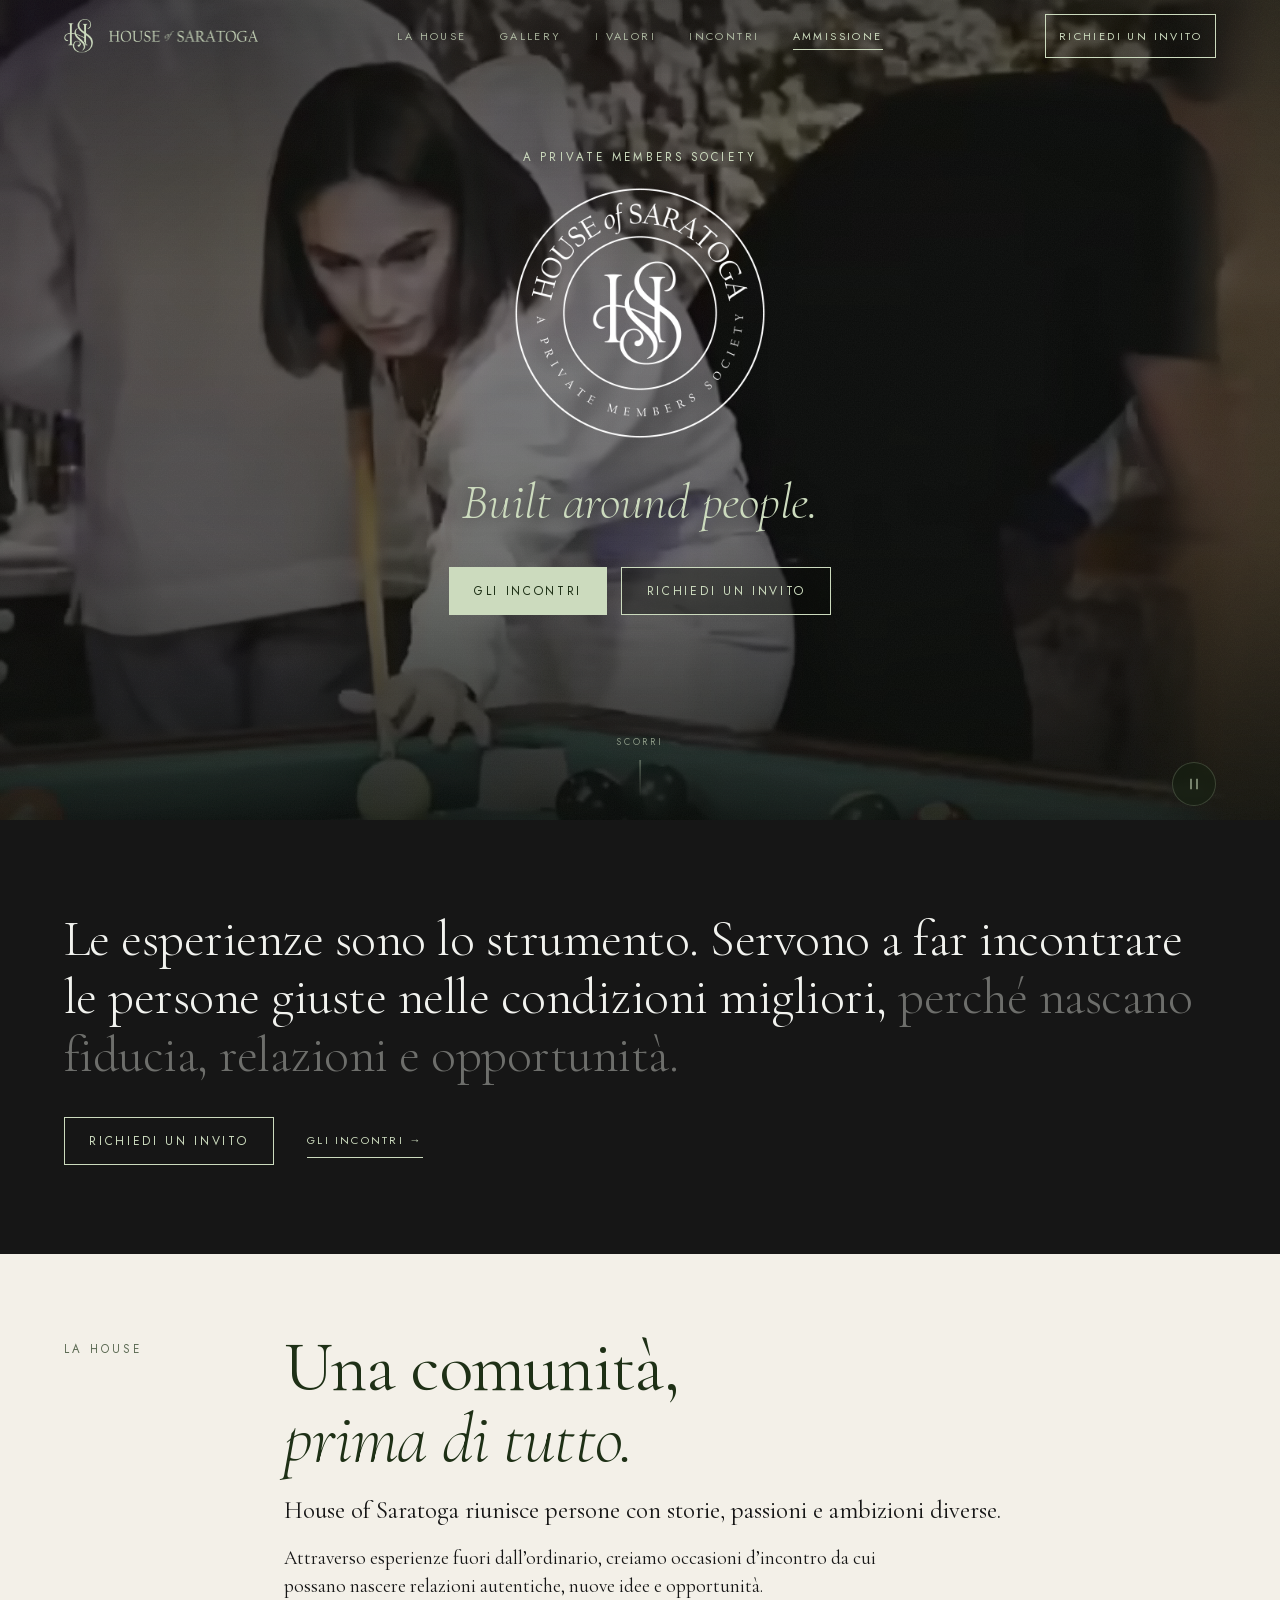
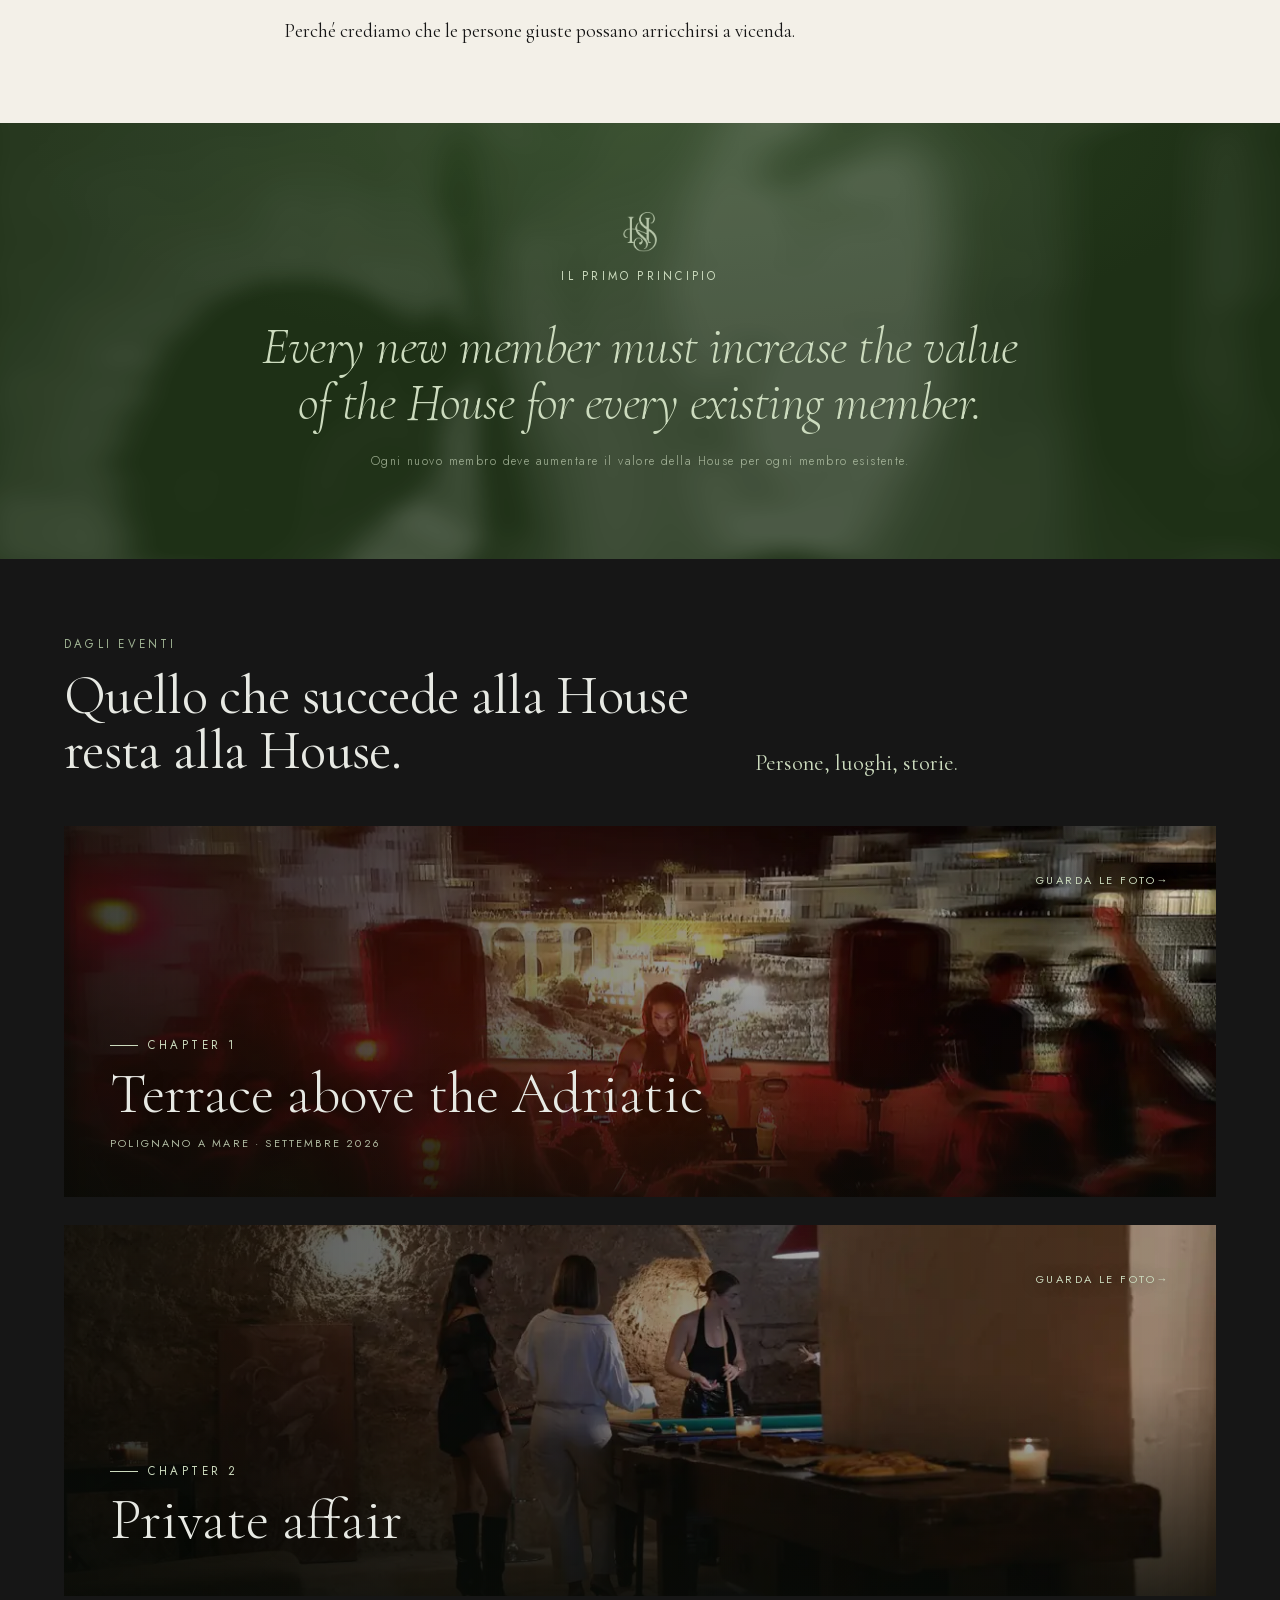
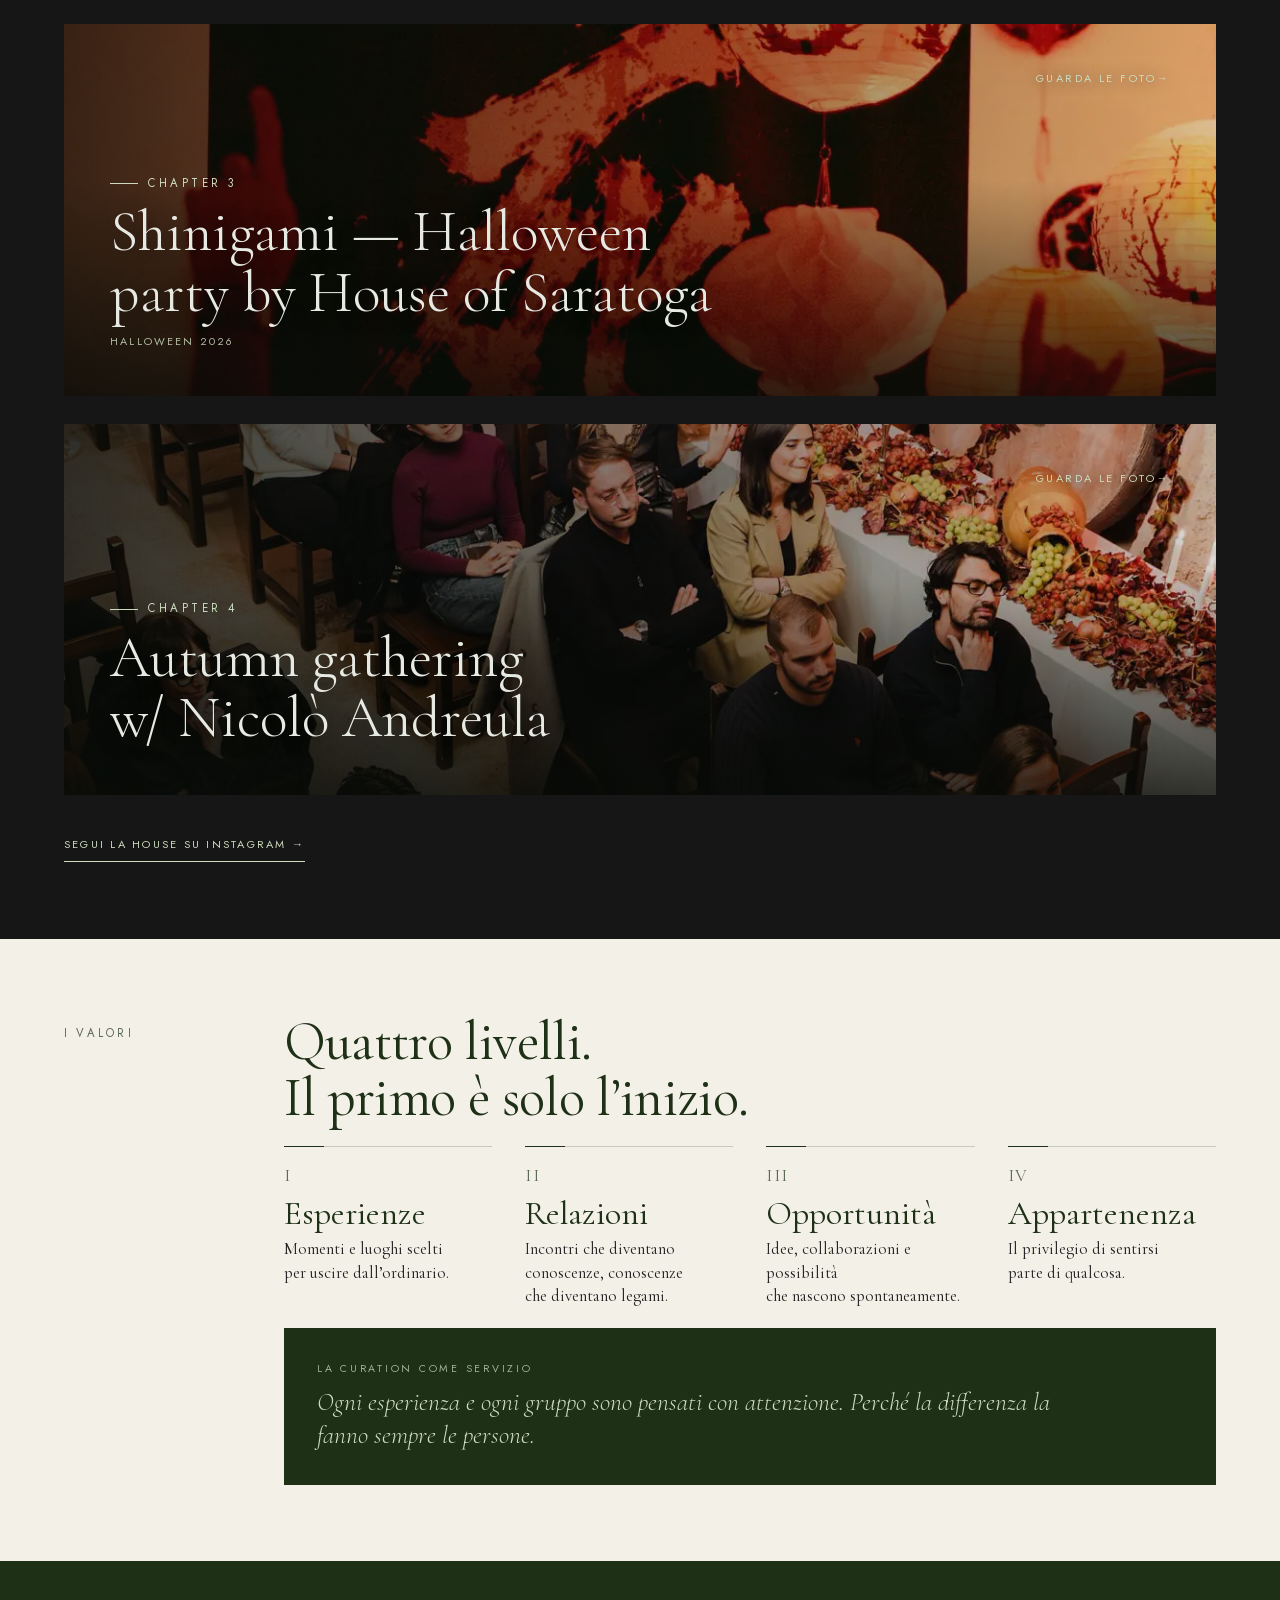
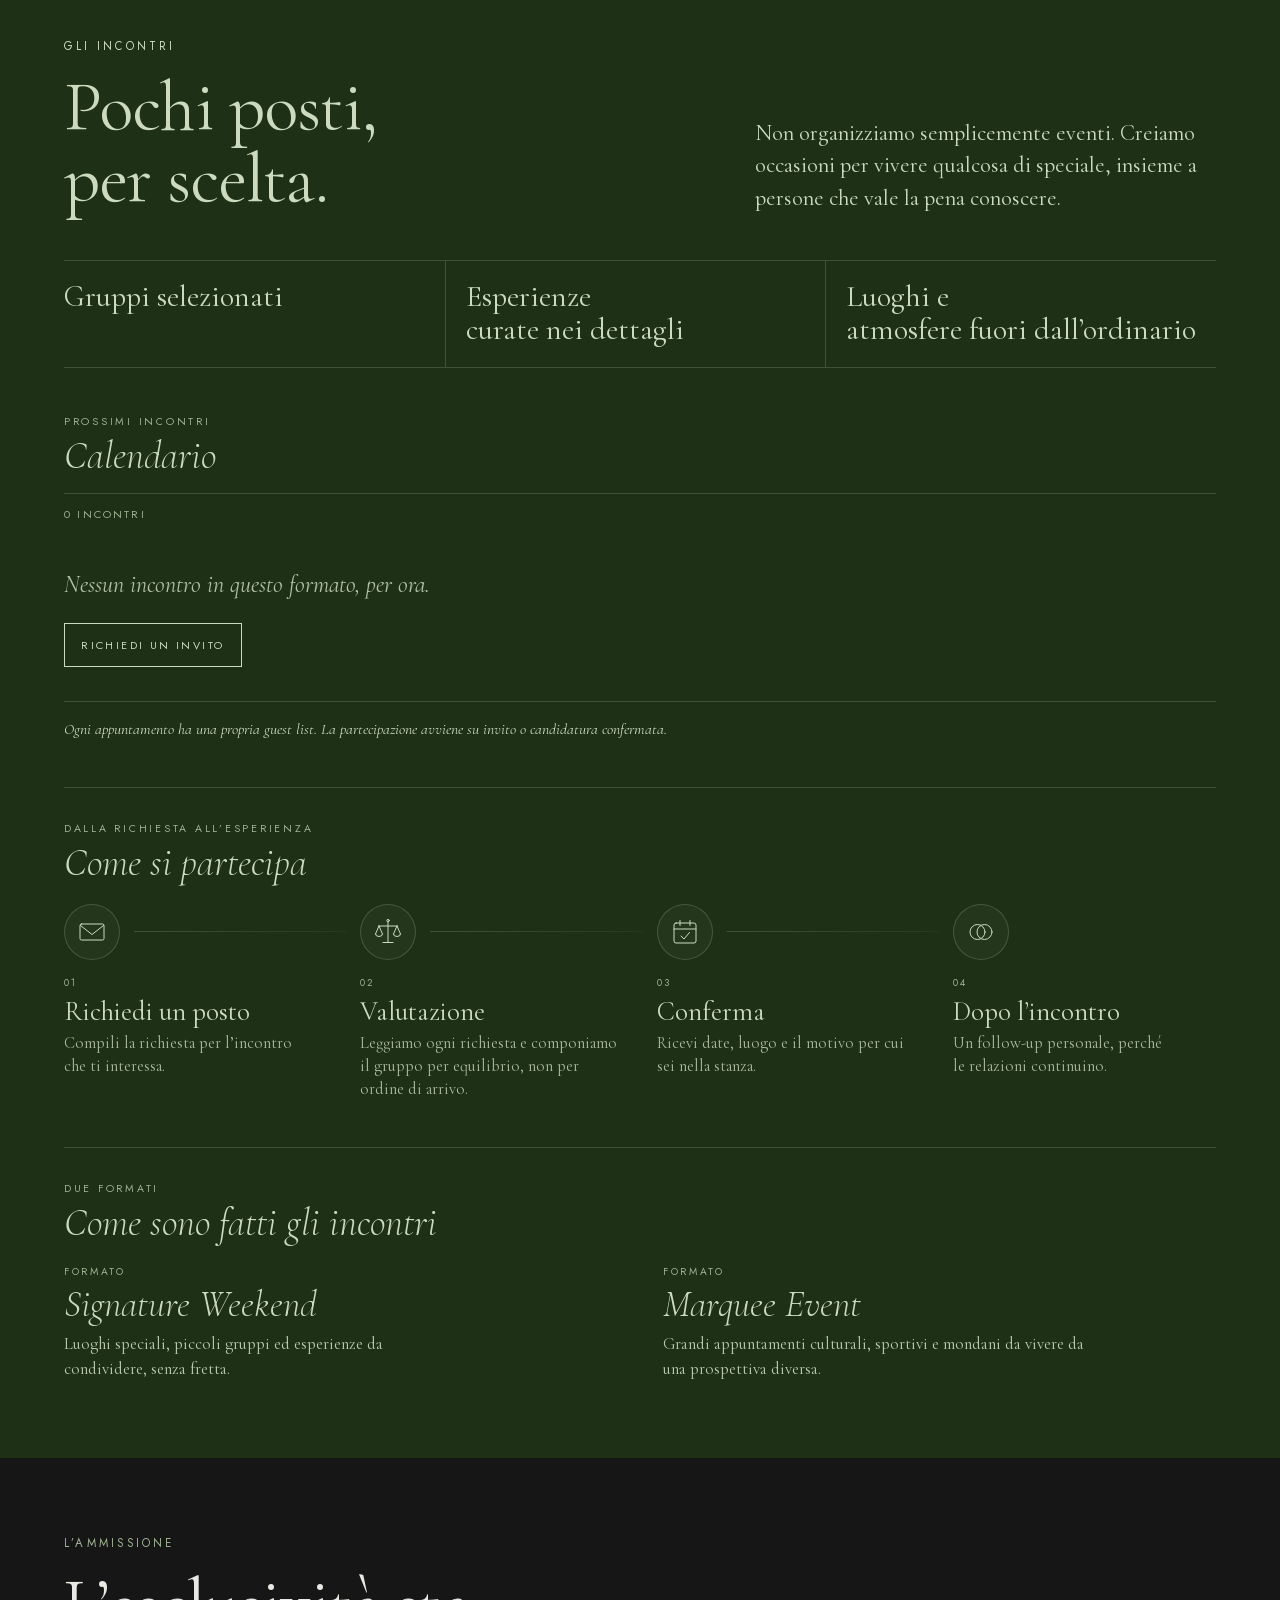
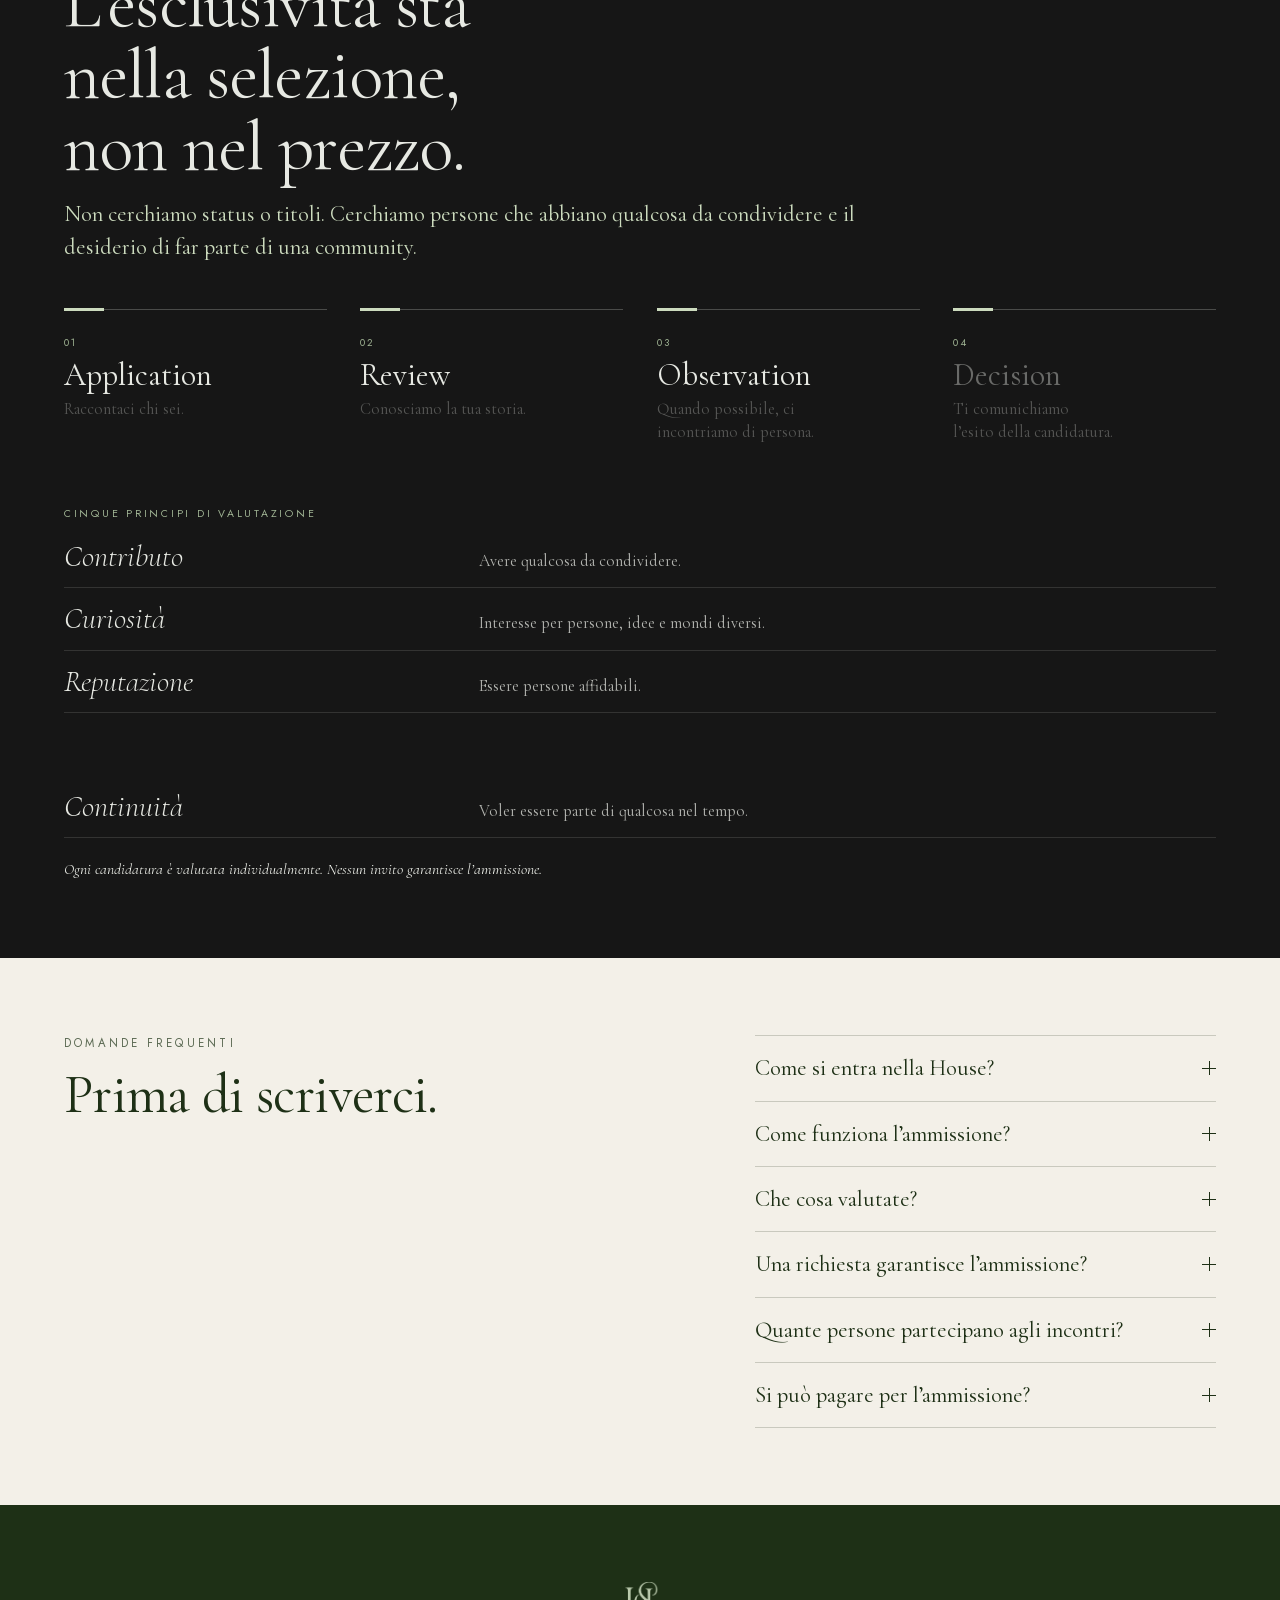
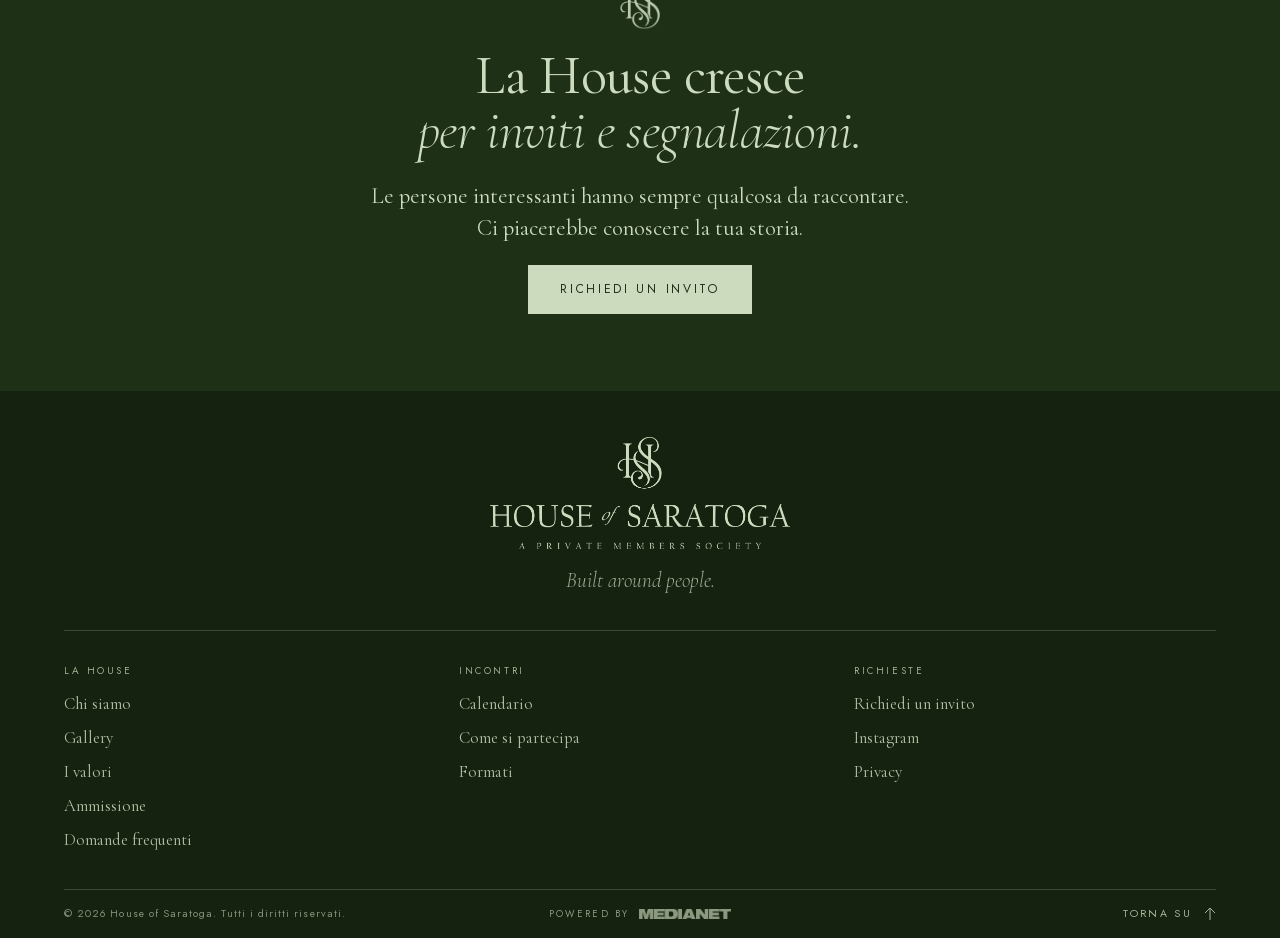
==== commit 541d6b3d: "Prestazioni: spazio riservato all'evento in evidenza Co-Authored-By: Claude Sonnet 5.5 <noreply@anth" ====
--- a/index.html
+++ b/index.html
@@ -33,7 +33,7 @@
 <link rel="preload" href="assets/fonts/cormorant-garamond-italic.woff2?v=e6d6d1d7" as="font" type="font/woff2" crossorigin>
 <link rel="preload" href="assets/video/hero-poster.webp?v=db41a19b" as="image" fetchpriority="high">
 <link rel="preload" href="assets/seal.webp?v=70816b11" as="image" crossorigin>
-<style>@font-face{font-family:Cormorant Garamond;font-style:italic;font-weight:300 500;font-display:swap;src:url(assets/fonts/cormorant-garamond-italic.woff2?v=e6d6d1d7) format("woff2");unicode-range:U+0000-00FF,U+0131,U+0152-0153,U+02BB-02BC,U+02C6,U+02DA,U+02DC,U+0304,U+0308,U+0329,U+2000-206F,U+20AC,U+2122,U+2191,U+2193,U+2212,U+2215,U+FEFF,U+FFFD}@font-face{font-family:Cormorant Garamond;font-style:normal;font-weight:300 500;font-display:swap;src:url(assets/fonts/cormorant-garamond.woff2?v=5d618c46) format("woff2");unicode-range:U+0000-00FF,U+0131,U+0152-0153,U+02BB-02BC,U+02C6,U+02DA,U+02DC,U+0304,U+0308,U+0329,U+2000-206F,U+20AC,U+2122,U+2191,U+2193,U+2212,U+2215,U+FEFF,U+FFFD}@font-face{font-family:Jost;font-style:normal;font-weight:300 500;font-display:swap;src:url(assets/fonts/jost.woff2?v=235d8f89) format("woff2");unicode-range:U+0000-00FF,U+0131,U+0152-0153,U+02BB-02BC,U+02C6,U+02DA,U+02DC,U+0304,U+0308,U+0329,U+2000-206F,U+20AC,U+2122,U+2191,U+2193,U+2212,U+2215,U+FEFF,U+FFFD}:root{--forest: #1e3016;--forest-deep: #152210;--forest-lift: #2a4220;--sage: #ccdbbe;--sage-dim: #9fb393;--moss: #5c6b54;--ivory: #f3f0e8;--ink: #161616;--ink-soft: #232323;--line-dark: rgba(204, 219, 190, .2);--line-light: rgba(30, 48, 22, .2);--serif: "Cormorant Garamond", "Garamond", "Times New Roman", serif;--sans: "Jost", "Helvetica Neue", Arial, sans-serif;--sp-1: 8px;--sp-2: 16px;--sp-3: 20px;--sp-4: clamp(24px, 2.6vw, 36px);--sp-5: clamp(32px, 3.6vw, 52px);--sp-6: clamp(40px, 4.6vw, 68px);--section: clamp(52px, 6vw, 88px);--gutter: clamp(20px, 5vw, 64px);--maxw: 1240px;--header-h: 72px;--ease: cubic-bezier(.2, .7, .2, 1)}*,*:before,*:after{box-sizing:border-box}html{scroll-behavior:smooth;scroll-padding-top:calc(var(--header-h) + 8px);-webkit-text-size-adjust:100%}body{margin:0;background:var(--forest);color:var(--ink);font-family:var(--serif);font-size:clamp(1.08rem,1rem + .25vw,1.22rem);line-height:1.5;-webkit-font-smoothing:antialiased;text-rendering:optimizeLegibility}body.is-locked{overflow:hidden}img{max-width:100%;display:block}a{color:inherit}button{font:inherit;color:inherit}ol,ul{margin:0;padding:0;list-style:none}h1,h2,h3,h4,p,blockquote,figure,dl,dd{margin:0}::selection{background:var(--sage);color:var(--forest)}.wrap{width:100%;max-width:calc(var(--maxw) + var(--gutter) * 2);margin-inline:auto;padding-inline:var(--gutter)}.sr-only{position:absolute;width:1px;height:1px;overflow:hidden;clip:rect(0 0 0 0);white-space:nowrap}.skip{position:absolute;left:12px;top:-60px;z-index:100;background:var(--sage);color:var(--forest);padding:10px 16px;font-family:var(--sans);font-size:14px;transition:top .2s}.skip:focus{top:12px}:focus-visible{outline:1.5px solid var(--sage);outline-offset:4px}.section--ivory :focus-visible,.section--sage :focus-visible,.modal :focus-visible{outline-color:var(--forest)}.mark{display:block;background-color:currentColor;-webkit-mask:var(--m) center / contain no-repeat;mask:var(--m) center / contain no-repeat}.mark--seal{--m: url(assets/seal.webp?v=70816b11);aspect-ratio:1}.mark--monogram{--m: url(assets/monogram.webp?v=ae7c65d2);aspect-ratio:358 / 417}.mark--wordline{--m: url(assets/wordmark-line.webp?v=7bb45a46);aspect-ratio:2388 / 192}.mark--stacked{--m: url(assets/wordmark-stacked.webp?v=d2b501ab);aspect-ratio:2388 / 890}.mark--medianet{--m: url(assets/medianet.webp?v=4328603a);aspect-ratio:1666 / 181}.has-mark{overflow:clip}.watermark{position:absolute;pointer-events:none;opacity:.055;z-index:0}.has-mark>.wrap{position:relative;z-index:1}.ornament{display:flex;align-items:center;gap:var(--sp-3);color:var(--sage);opacity:.75}.ornament:before,.ornament:after{content:"";flex:1;height:1px;background:currentColor;opacity:.35}.ornament .mark{height:40px;flex:none}.eyebrow{font-family:var(--sans);font-weight:400;font-size:.72rem;letter-spacing:.28em;text-transform:uppercase;color:var(--sage);display:flex;align-items:baseline;gap:.9em}.eyebrow--dark{color:var(--moss)}.display{font-weight:400;line-height:1.02;letter-spacing:-.012em;text-wrap:balance}.display em{font-style:italic;font-weight:300}.display--xl{font-size:clamp(2.4rem,1.5rem + 3.6vw,4.5rem)}.display--lg{font-size:clamp(2.1rem,1.4rem + 2.6vw,3.4rem)}.display--md{font-size:clamp(1.8rem,1.4rem + 1.4vw,2.5rem);line-height:1.08}.lede{font-size:clamp(1.15rem,1.05rem + .45vw,1.4rem);line-height:1.45;max-width:36em;color:var(--ink-soft)}.lede--light{color:var(--sage);opacity:.92}.prose p{max-width:34em}.btn{--bg: transparent;--fg: var(--sage);--bd: var(--sage);display:inline-flex;align-items:center;justify-content:center;gap:.8em;font-family:var(--sans);font-weight:400;font-size:.76rem;letter-spacing:.22em;text-transform:uppercase;text-decoration:none;line-height:1;padding:1.25em 2em;border:1px solid var(--bd);background:var(--bg);color:var(--fg);cursor:pointer;transition:background-color .35s var(--ease),color .35s var(--ease),border-color .35s var(--ease),transform .35s var(--ease);border-radius:0;white-space:nowrap;min-height:48px}.btn:hover{transform:translateY(-1px)}.btn--sm{padding:1em 1.5em;font-size:.68rem;min-height:44px}.btn--lg{padding:1.45em 2.6em}.btn--block{width:100%}.btn--sage{--bg: var(--sage);--fg: var(--forest)}.btn--sage:hover{--bg: #e1ecd6}.btn--ghost:hover{--bg: var(--sage);--fg: var(--forest)}.btn--forest{--bg: var(--forest);--fg: var(--sage);--bd: var(--forest)}.btn--forest:hover{--bg: var(--forest-deep)}.btn--ghost-dark{--fg: var(--forest);--bd: var(--forest)}.btn--ghost-dark:hover{--bg: var(--forest);--fg: var(--sage)}.btn[disabled]{opacity:.55;cursor:progress;transform:none}.link{background:none;border:0;padding:0;cursor:pointer;text-align:left;text-decoration:none}.site-header{position:fixed;inset:0 0 auto;z-index:50;transition:background-color .4s var(--ease),box-shadow .4s var(--ease);color:var(--sage)}.site-header.is-solid,body.menu-open .site-header{background:#152210e6;backdrop-filter:blur(14px) saturate(1.2);-webkit-backdrop-filter:blur(14px) saturate(1.2);box-shadow:0 1px 0 var(--line-dark)}body.menu-open .site-header{background:var(--forest-deep);backdrop-filter:none;-webkit-backdrop-filter:none}.site-header__bar{height:var(--header-h);display:grid;grid-template-columns:1fr auto;align-items:center;gap:var(--sp-3)}.brand{display:inline-flex;align-items:center;gap:16px;text-decoration:none;justify-self:start}.brand .mark--monogram{height:34px}.brand .mark--wordline{height:12px;display:none}.site-header__actions{display:flex;align-items:center;gap:var(--sp-2);justify-self:end}.site-header__cta{display:none;padding-inline:1.2em}@media(min-width:380px){.site-header__cta{display:inline-flex}}.nav{display:none;gap:clamp(22px,2.6vw,42px)}.nav a{font-family:var(--sans);font-size:.68rem;letter-spacing:.22em;text-transform:uppercase;text-decoration:none;position:relative;padding:10px 0;opacity:.78;transition:opacity .3s;white-space:nowrap}.nav a:after{content:"";position:absolute;left:0;right:0;bottom:4px;height:1px;background:currentColor;transform:scaleX(0);transform-origin:left;transition:transform .45s var(--ease)}.nav a:hover,.nav a.is-active{opacity:1}.nav a:hover:after,.nav a.is-active:after{transform:scaleX(1)}.burger{width:44px;height:44px;margin-right:-10px;background:none;border:0;cursor:pointer;position:relative}.burger span{position:absolute;left:10px;right:10px;height:1px;background:currentColor;transition:transform .4s var(--ease),top .4s var(--ease)}.burger span:first-child{top:18px}.burger span:last-child{top:26px}.burger[aria-expanded=true] span:first-child{top:22px;transform:rotate(45deg)}.burger[aria-expanded=true] span:last-child{top:22px;transform:rotate(-45deg)}@media(min-width:1100px){.site-header__bar{grid-template-columns:1fr auto 1fr}.brand .mark--wordline{display:block}.nav{display:flex}.site-header__cta{display:inline-flex}.burger{display:none}}.menu{position:fixed;inset:0;z-index:40;background:var(--forest-deep);color:var(--sage);display:flex;flex-direction:column;padding:calc(var(--header-h) + var(--sp-3)) var(--gutter) calc(var(--sp-4) + env(safe-area-inset-bottom));overflow:hidden;opacity:0;visibility:hidden;transition:opacity .4s var(--ease),visibility .4s}.menu[hidden]{display:flex}.menu.is-open{opacity:1;visibility:visible}.menu__seal{position:absolute;width:min(110vw,560px);right:-22%;bottom:-8%;opacity:.06;pointer-events:none}.menu__nav{display:grid;margin-block:auto;position:relative}.menu__nav a{display:flex;align-items:baseline;gap:var(--sp-3);padding:14px 0;border-bottom:1px solid var(--line-dark);font-size:clamp(2rem,8.4vw,3rem);line-height:1.1;text-decoration:none;font-weight:300;transform:translateY(14px);opacity:0;transition:transform .6s var(--ease),opacity .6s var(--ease)}.menu__nav a:first-child{border-top:1px solid var(--line-dark)}.menu.is-open .menu__nav a{transform:none;opacity:1}.menu.is-open .menu__nav a:nth-child(2){transition-delay:.05s}.menu.is-open .menu__nav a:nth-child(3){transition-delay:.1s}.menu.is-open .menu__nav a:nth-child(4){transition-delay:.15s}.menu.is-open .menu__nav a:nth-child(5){transition-delay:.2s}.menu__foot{position:relative;display:grid;gap:var(--sp-2)}.menu__tag{font-family:var(--sans);font-size:.62rem;letter-spacing:.28em;text-transform:uppercase;text-align:center;opacity:.6}.hero{position:relative;min-height:min(100svh,820px);display:grid;place-items:center;overflow:hidden;isolation:isolate;background:radial-gradient(ellipse 70% 60% at 50% 46%,var(--forest-lift) 0%,var(--forest) 55%,var(--forest-deep) 100%);color:var(--sage);text-align:center;padding:calc(var(--header-h) + var(--sp-1)) var(--gutter) 64px}.hero:after{content:"";position:absolute;inset:0;z-index:-1;opacity:.07;mix-blend-mode:screen;pointer-events:none;background-image:url("data:image/svg+xml;utf8,<svg xmlns='http://www.w3.org/2000/svg' width='220' height='220'><filter id='n'><feTurbulence type='fractalNoise' baseFrequency='.85' numOctaves='2' stitchTiles='stitch'/><feColorMatrix values='0 0 0 0 1 0 0 0 0 1 0 0 0 0 1 0 0 0 .6 0'/></filter><rect width='100%' height='100%' filter='url(%23n)'/></svg>")}.hero__bg{position:absolute;inset:0;z-index:-2;pointer-events:none;overflow:hidden;background:url(assets/video/hero-poster.webp?v=db41a19b) center 40% / cover no-repeat}.hero__bg:after{content:"";position:absolute;inset:0;background:radial-gradient(ellipse 120% 90% at 50% 45%,#080b070f 35%,#080b076b),linear-gradient(180deg,#080b07a8,#080b0780 34%,#080b078f 66%,#080b07db)}.hero__eyebrow,.hero__line{text-shadow:0 1px 16px rgba(0,0,0,.5)}.hero .btn--ghost{background:#080b0761}.hero__video{position:absolute;inset:0;width:100%;height:100%;object-fit:cover;object-position:50% 40%}.hero__inner{display:flex;flex-direction:column;align-items:center;gap:clamp(14px,2.4svh,26px)}.hero__eyebrow{justify-content:center}.hero__seal{width:min(28svh,46vw,260px);color:#fff;will-change:transform,opacity}.hero__seal .mark{width:100%}.hero__line{font-size:clamp(1.7rem,1.1rem + 2.6vw,3.2rem);font-style:italic;font-weight:300;line-height:1.12;letter-spacing:-.005em;margin-top:clamp(4px,1.4svh,16px)}.hero__cta{display:flex;gap:14px;flex-wrap:wrap;justify-content:center;margin-top:clamp(4px,1.6svh,18px)}.br-sm{display:none}@media(max-width:560px){.br-sm{display:inline}.hero__cta .btn{width:100%;max-width:320px}}.hero__scroll{position:absolute;left:50%;bottom:22px;transform:translate(-50%);display:grid;justify-items:center;gap:10px;text-decoration:none;font-family:var(--sans);font-size:.62rem;letter-spacing:.3em;text-transform:uppercase;opacity:.6}.hero__scroll i{width:1px;height:38px;background:linear-gradient(var(--sage),transparent);transform-origin:top;animation:drip 2.6s var(--ease) infinite}@keyframes drip{0%{transform:scaleY(0)}50%{transform:scaleY(1)}to{transform:scaleY(1);opacity:0}}@media(max-height:700px){.hero__scroll{display:none}}.section{padding-block:var(--section);position:relative}.section--ivory{background:var(--ivory);color:var(--ink)}.section--forest{background:var(--forest);color:var(--sage)}.section--ink{background:var(--ink);color:#e7e9e3}.section--ink .eyebrow{color:var(--sage-dim)}.section--sage{background:var(--sage);color:var(--forest)}.section--sage .lede{color:var(--forest)}.section__head{display:grid;gap:var(--sp-2);max-width:56rem;margin-bottom:var(--sp-5)}.section__head--dark .display{color:var(--forest)}.section__head--split{max-width:none}.section__head--split .lede{max-width:32em}@media(min-width:960px){.section__head--split{grid-template-columns:minmax(0,7fr) minmax(0,5fr);gap:var(--sp-5);align-items:end}}.section__head--split .head-copy,.grid{display:grid;gap:var(--sp-2)}@media(min-width:900px){.grid{grid-template-columns:minmax(130px,2fr) 10fr;gap:var(--sp-4)}.grid__label{position:sticky;top:calc(var(--header-h) + var(--sp-3));align-self:start;padding-top:.6rem}}.grid__body{display:grid;gap:var(--sp-3);min-width:0}.section--ivory .display{color:var(--forest)}.prose--stack{display:grid;gap:var(--sp-2)}.prose--stack p:first-child{font-size:clamp(1.25rem,1.1rem + .6vw,1.55rem);line-height:1.35}.prose--2col{display:grid;gap:var(--sp-2)}@media(min-width:900px){.prose--2col{grid-template-columns:1fr 1fr;gap:var(--sp-3) var(--sp-5)}.prose--2col p:nth-child(3){grid-column:1 / -1}}.aside{display:flex;gap:var(--sp-3);align-items:flex-start;font-style:italic;font-size:clamp(1.15rem,1.05rem + .4vw,1.4rem);color:var(--moss);max-width:30em}.aside__rule{flex:none;width:44px;height:1px;background:var(--moss);margin-top:.85em}.section--statement{padding-block:clamp(56px,7vw,104px)}.statement{font-size:clamp(1.7rem,1.1rem + 2.6vw,3.4rem);line-height:1.14;font-weight:300;letter-spacing:-.01em;max-width:24em;color:#e7e9e36b;text-wrap:pretty}.statement span{color:#f1f2ee}.statement__cta{display:flex;align-items:center;flex-wrap:wrap;gap:var(--sp-3) var(--sp-4);margin-top:var(--sp-4)}.statement__link{font-family:var(--sans);font-size:.7rem;letter-spacing:.2em;text-transform:uppercase;text-decoration:none;color:var(--sage);padding-block:8px;border-bottom:1px solid currentColor}.statement__link:hover{border-bottom-color:transparent}.faq{display:grid;gap:var(--sp-4)}.faq__head{display:grid;gap:var(--sp-2);align-content:start}@media(min-width:900px){.faq{grid-template-columns:minmax(0,7fr) minmax(0,5fr);gap:var(--sp-5)}.faq__head{position:sticky;top:calc(var(--header-h) + var(--sp-3));align-self:start}}.faq__list{border-top:1px solid var(--line-light)}.qa{border-bottom:1px solid var(--line-light)}.qa summary{list-style:none;cursor:pointer;display:flex;align-items:center;justify-content:space-between;gap:var(--sp-3);padding:18px 0;font-size:clamp(1.2rem,1.1rem + .4vw,1.45rem);line-height:1.25;color:var(--forest);transition:padding-left .4s var(--ease)}.qa summary::-webkit-details-marker{display:none}.qa summary:after{content:"";flex:none;width:14px;height:14px;background:linear-gradient(var(--forest),var(--forest)) center / 100% 1px no-repeat,linear-gradient(var(--forest),var(--forest)) center / 1px 100% no-repeat;transition:transform .4s var(--ease)}.qa.is-open summary:after{transform:rotate(45deg)}.qa summary{transition:color .3s}.qa summary:hover{color:var(--moss)}.qa p{padding:0 var(--sp-5) 20px 0;color:var(--ink-soft);font-size:1.08rem;line-height:1.45;max-width:34em}.section--quote{padding-block:clamp(56px,7vw,96px);background:radial-gradient(ellipse 80% 90% at 50% 0%,var(--forest-lift),var(--forest) 60%);text-align:center}.section--quote{position:relative;isolation:isolate;overflow:hidden}.section--quote:before{content:"";position:absolute;inset:-24px;z-index:-1;background:url(assets/serate/polignano.jpg?v=62932eab) center / cover no-repeat;filter:grayscale(1) blur(10px) contrast(1.1);opacity:.2;mix-blend-mode:screen;pointer-events:none}.section--quote .eyebrow{justify-content:center}.quote-head{display:grid;gap:var(--sp-2);justify-items:center;margin-bottom:var(--sp-4)}.quote-head .mark{height:40px;color:var(--sage);opacity:.85}.quote{max-width:52rem;margin-inline:auto}.quote p{font-size:clamp(1.8rem,1.2rem + 2.6vw,3.2rem);line-height:1.1;font-weight:300;font-style:italic;letter-spacing:-.01em;text-wrap:balance}.quote footer{font-family:var(--sans);font-weight:300;font-size:.74rem;letter-spacing:.12em;margin-top:var(--sp-3);opacity:.7}#gallery{overflow-x:clip}.chapters-list{display:grid;gap:clamp(16px,2.2vw,28px)}.chapter{min-width:0}.chapter__banner{position:relative;isolation:isolate;overflow:hidden;min-height:clamp(300px,29vw,410px);display:flex;align-items:flex-end;background:#0e120c}.chapter__cover{position:absolute;inset:0;width:100%;height:100%;object-fit:cover;z-index:-2;transition:transform 1.8s var(--ease)}.chapter__banner:after{content:"";position:absolute;inset:0;z-index:-1;background:linear-gradient(90deg,#080b07cc,#080b076b 52%,#080b0724),linear-gradient(0deg,#080b07bd,#080b0700 58%)}.chapter__banner:hover .chapter__cover{transform:scale(1.04)}.chapter__txt{position:relative;padding:clamp(20px,3.6vw,48px);display:grid;gap:10px;max-width:44rem;pointer-events:none}.chapter__k{display:flex;align-items:center;gap:.9em;font-family:var(--sans);font-size:.72rem;letter-spacing:.3em;text-transform:uppercase;color:var(--sage)}.chapter__k:before{content:"";width:28px;height:1px;background:var(--sage)}.chapter__t{font-weight:300;font-size:clamp(1.9rem,1.3rem + 3vw,3.6rem);line-height:1.05;text-wrap:balance;text-shadow:0 2px 24px rgba(0,0,0,.45)}.chapter__meta{font-family:var(--sans);font-size:.68rem;letter-spacing:.2em;text-transform:uppercase;color:var(--sage);opacity:.85}.chapter__open{position:absolute;inset:0;z-index:2;width:100%;height:100%;padding:clamp(20px,3.6vw,48px);background:none;border:0;cursor:zoom-in;color:var(--sage);display:flex;align-items:flex-start;justify-content:flex-end;font-family:var(--sans);font-size:.7rem;letter-spacing:.22em;text-transform:uppercase;text-shadow:0 1px 14px rgba(0,0,0,.6)}.chapter__open:focus-visible{outline:1.5px solid var(--sage);outline-offset:-10px}.gal__foot{display:flex;align-items:center;flex-wrap:wrap;gap:var(--sp-2) var(--sp-4);margin-top:var(--sp-4)}.gal__ig{font-family:var(--sans);font-size:.7rem;letter-spacing:.2em;text-transform:uppercase;color:var(--sage);text-decoration:none;padding-block:8px;border-bottom:1px solid currentColor}.gal__ig:hover{border-bottom-color:transparent}.lightbox{position:fixed;inset:0;width:100vw;height:100vh;height:100dvh;max-width:none;max-height:none;margin:0;padding:0;border:0;background:#090d07f2;color:var(--sage);overflow:hidden}.lightbox::backdrop{background:#090d07f2}.lightbox[open]{display:grid;place-items:center;animation:fade-in .35s var(--ease)}.lightbox__fig{margin:0;display:grid;justify-items:center;gap:12px;max-width:min(94vw,1100px);touch-action:pan-y}.lightbox__fig img{max-width:100%;max-height:calc(100vh - 110px);max-height:calc(100dvh - 110px);width:auto;height:auto;object-fit:contain;display:block;background:#1b1b1b;transition:opacity .25s}.lightbox__fig img.is-loading{opacity:.35}.lightbox__fig figcaption{font-family:var(--sans);font-size:.66rem;letter-spacing:.22em;text-transform:uppercase;color:var(--sage-dim);text-align:center}.lightbox__fig figcaption b{font-weight:400;color:var(--sage);margin-right:.9em}.lightbox__btn{position:absolute;width:44px;height:44px;display:grid;place-items:center;background:none;border:1px solid transparent;border-radius:50%;color:var(--sage);cursor:pointer;transition:border-color .3s,background-color .3s;z-index:2}.lightbox__btn:hover{border-color:var(--line-dark);background:#ccdbbe14}.lightbox__close{top:14px;right:14px}.lightbox__prev,.lightbox__next{top:50%;transform:translateY(-50%)}.lightbox__prev{left:14px}.lightbox__next{right:14px}@media(max-width:700px){.lightbox__prev,.lightbox__next{top:auto;bottom:14px;transform:none}.lightbox__prev{left:calc(50% - 64px)}.lightbox__next{right:calc(50% - 64px)}.lightbox__fig img{max-height:calc(100dvh - 190px)}}.levels{display:grid}.level{display:grid;grid-template-columns:44px 1fr;gap:4px var(--sp-2);padding-block:var(--sp-3);border-top:1px solid var(--line-light);align-items:baseline}.level:last-child{border-bottom:1px solid var(--line-light)}.level__n{font-weight:400;letter-spacing:.08em;font-size:1.1rem;color:var(--moss);grid-row:span 2}.level__t{font-weight:400;font-size:clamp(1.6rem,1.3rem + 1vw,2.1rem);line-height:1.05;color:var(--forest)}.level__d{color:var(--ink-soft);font-size:1.05rem;line-height:1.4}@media(min-width:900px){.levels{grid-template-columns:repeat(4,1fr);gap:var(--sp-4)}.level{grid-template-columns:1fr;gap:6px;padding:var(--sp-2) 0 0;align-items:start;align-content:start;position:relative}.level:last-child{border-bottom:0}.level:before{content:"";position:absolute;top:-1px;left:0;width:40px;height:1px;background:var(--forest)}.level__n{grid-row:auto;font-size:1.1rem}}.callout{background:var(--forest);color:var(--sage);padding:var(--sp-4);display:grid;gap:8px;position:relative;overflow:hidden}.callout .watermark{right:-30px;top:50%;transform:translateY(-50%);height:170%;opacity:.07}.callout>*:not(.watermark){position:relative}.callout__k{font-family:var(--sans);font-size:.66rem;letter-spacing:.26em;text-transform:uppercase;color:var(--sage-dim)}.callout__t{font-size:clamp(1.2rem,1.05rem + .7vw,1.6rem);line-height:1.3;font-style:italic;font-weight:300;max-width:34em}.facts{display:grid;border-block:1px solid var(--line-dark);margin-bottom:var(--sp-5)}.facts li{display:grid;gap:4px;padding:var(--sp-2) 0}.facts li+li{border-top:1px solid var(--line-dark)}.facts b{font-weight:400;font-size:clamp(1.4rem,1.15rem + .9vw,1.9rem);line-height:1.1;text-wrap:balance}.facts span{font-family:var(--sans);font-weight:300;font-size:.66rem;letter-spacing:.18em;text-transform:uppercase;opacity:.7}@media(min-width:800px){.facts{display:grid;grid-template-columns:repeat(3,1fr)}.facts li{padding:var(--sp-3) var(--sp-3) var(--sp-3) 0}.facts li+li{border-top:0;border-left:1px solid var(--line-dark);padding-left:var(--sp-3)}}.subhead{display:grid;gap:6px;margin-bottom:var(--sp-3)}.subhead__k{font-family:var(--sans);font-size:.66rem;letter-spacing:.26em;text-transform:uppercase;color:var(--sage-dim)}.subhead__t{font-weight:300;font-style:italic;font-size:clamp(1.7rem,1.3rem + 1.4vw,2.5rem);line-height:1.05}.agenda__bar{display:grid;gap:var(--sp-2);padding-bottom:var(--sp-2);border-bottom:1px solid var(--line-dark)}@media(min-width:900px){.agenda__bar{grid-template-columns:1fr auto;align-items:end}}.agenda__bar .subhead{margin:0}.chips{display:flex;gap:10px;overflow-x:auto;margin-inline:calc(var(--gutter) * -1);padding-inline:var(--gutter);scrollbar-width:none;-webkit-overflow-scrolling:touch}.chips::-webkit-scrollbar{display:none}@media(min-width:900px){.chips{margin:0;padding:0;overflow:visible;flex-wrap:wrap;justify-content:flex-end}}.chip{flex:none;display:inline-flex;align-items:center;gap:8px;min-height:38px;padding:0 16px;border:1px solid var(--line-dark);border-radius:99px;background:none;cursor:pointer;font-family:var(--sans);font-size:.66rem;letter-spacing:.18em;text-transform:uppercase;color:var(--sage);transition:background-color .3s var(--ease),color .3s var(--ease),border-color .3s var(--ease)}.chip small{font-size:1em;opacity:.55}.chip:hover{border-color:var(--sage)}.chip[aria-pressed=true]{background:var(--sage);color:var(--forest);border-color:var(--sage)}.agenda__count{font-family:var(--sans);font-size:.68rem;letter-spacing:.2em;text-transform:uppercase;color:var(--sage-dim);padding-block:12px}.agenda__list{display:grid}.ev{position:relative;display:grid;gap:var(--sp-2);padding:var(--sp-3) 0;border-bottom:1px solid var(--line-dark);animation:ev-in .7s var(--ease) both;animation-delay:calc(var(--i, 0) * 70ms);transition:background-color .5s var(--ease)}@keyframes ev-in{0%{opacity:0;transform:translateY(14px)}}.ev:before{content:"";position:absolute;left:0;top:-1px;width:0;height:1px;background:var(--sage);transition:width .7s var(--ease)}.ev:hover:before{width:100%}.ev__date{display:flex;align-items:baseline;gap:12px;color:var(--sage)}.ev__day{font-size:clamp(2.4rem,2rem + 1.8vw,3.6rem);line-height:.9;font-weight:300;letter-spacing:-.02em}.ev__mon{font-family:var(--sans);font-size:.66rem;letter-spacing:.24em;text-transform:uppercase;color:var(--sage-dim);line-height:1.5}.ev__soon{display:grid;gap:8px;justify-items:start}.ev__blur{display:flex;align-items:baseline;gap:12px;filter:blur(7px);user-select:none;pointer-events:none;animation:soon-breathe 5s ease-in-out infinite alternate}.ev__blur .ev__day{font-size:clamp(3rem,2.4rem + 2.6vw,4.8rem);color:#e4ecda;font-weight:400}.ev__blur .ev__mon{color:#e4ecda;font-size:.8rem}.ev__soon small{font-family:var(--sans);font-size:.6rem;letter-spacing:.24em;text-transform:uppercase;color:var(--sage)}@keyframes soon-breathe{0%{filter:blur(5px)}to{filter:blur(9px)}}@media(min-width:900px){.ev__blur{flex-direction:column;gap:6px}}.chips[hidden]{display:none}.ev__tba{display:grid;gap:4px}.ev__tba i{font-size:clamp(1.4rem,1.2rem + .8vw,1.8rem);line-height:1.1;font-weight:300}.ev__tba small{font-family:var(--sans);font-size:.6rem;letter-spacing:.24em;text-transform:uppercase;color:var(--sage-dim)}.ev__top{display:flex;align-items:center;justify-content:space-between;gap:var(--sp-2);margin-bottom:10px}.ev__type{font-family:var(--sans);font-size:.66rem;letter-spacing:.26em;text-transform:uppercase;color:var(--sage-dim)}.pill{font-family:var(--sans);font-size:.58rem;letter-spacing:.18em;text-transform:uppercase;padding:.55em 1em;border:1px solid var(--line-dark);border-radius:99px;white-space:nowrap;line-height:1}.pill--open{border-color:var(--sage)}.ev__title{font-weight:400;font-size:clamp(1.6rem,1.3rem + 1.1vw,2.2rem);line-height:1.05;text-wrap:balance;margin-bottom:8px}.ev__blurb{opacity:.85;font-size:1.05rem;line-height:1.45;max-width:34em}.ev__sponsors{margin-top:12px;font-family:var(--sans);font-size:.68rem;letter-spacing:.16em;text-transform:uppercase;opacity:.75}.ev__sponsors span{color:var(--sage-dim);margin-right:.8em}.ev__meta{display:grid;gap:8px;align-content:start}.ev__meta div{display:grid;grid-template-columns:4.5em 1fr;gap:10px;align-items:baseline}.ev__meta dt{font-family:var(--sans);font-size:.6rem;letter-spacing:.22em;text-transform:uppercase;color:var(--sage-dim)}.ev__meta dd{line-height:1.3;font-size:1.05rem}.ev__action .btn{width:100%}@media(min-width:900px){.ev{grid-template-columns:130px minmax(0,1fr) 210px 180px;gap:var(--sp-4);align-items:start;padding:var(--sp-4) 0}.ev__date{flex-direction:column;gap:6px;padding-top:2px}.ev__top{justify-content:flex-start;gap:var(--sp-3)}.ev__meta{padding-top:30px}.ev__action{padding-top:22px}}@media(min-width:1100px){.ev{grid-template-columns:150px minmax(0,1fr) 240px 190px}}.agenda__empty{padding:var(--sp-4) 0;display:grid;gap:var(--sp-3);justify-items:start;border-bottom:1px solid var(--line-dark)}.agenda__empty p{font-style:italic;font-size:1.5rem;opacity:.85}.events__note{margin-top:var(--sp-2);max-width:46em;font-size:.98rem;opacity:.7;font-style:italic}.process,.formats{margin-top:var(--sp-5);padding-top:var(--sp-4);border-top:1px solid var(--line-dark)}.process__steps{display:grid;gap:0}.pstep{position:relative;display:grid;grid-template-columns:56px 1fr;column-gap:var(--sp-3);row-gap:2px;align-content:start;align-items:start;padding-block:var(--sp-2)}.pstep__icon{grid-row:1 / span 3;width:56px;height:56px;border:1px solid var(--line-dark);border-radius:50%;display:grid;place-items:center;color:var(--sage);background:#ccdbbe0a;transition:border-color .5s var(--ease),background-color .5s var(--ease),transform .6s var(--ease)}.pstep__icon svg{width:32px;height:32px;fill:none;stroke:currentColor;stroke-width:1;stroke-linecap:round;stroke-linejoin:round}.pstep:hover .pstep__icon{border-color:var(--sage);background:#ccdbbe1a;transform:translateY(-2px)}.pstep:not(:last-child):after{content:"";position:absolute;left:27px;top:calc(var(--sp-2) + 60px);bottom:-4px;width:1px;background:linear-gradient(var(--line-dark),transparent)}.pstep__n{font-family:var(--sans);font-size:.62rem;letter-spacing:.22em;color:var(--sage-dim);padding-top:4px}.pstep__t{font-size:clamp(1.35rem,1.2rem + .6vw,1.7rem);line-height:1.1;font-weight:400}.pstep p{opacity:.8;font-size:1.02rem;line-height:1.4;max-width:22em}@media(min-width:900px){.process__steps{grid-template-columns:repeat(4,1fr);gap:var(--sp-4)}.pstep{grid-template-columns:1fr;row-gap:6px;padding:0}.pstep__icon{grid-row:auto;margin-bottom:10px}.pstep:not(:last-child):after{left:70px;right:calc(var(--sp-4) * -1 + 14px);top:27px;bottom:auto;width:auto;height:1px;background:linear-gradient(90deg,var(--line-dark),rgba(204,219,190,.05))}.pstep__n{padding-top:0}}.formats__grid{display:grid;gap:var(--sp-3)}@media(min-width:800px){.formats__grid{grid-template-columns:1fr 1fr;gap:var(--sp-5)}}.format__k{font-family:var(--sans);font-size:.64rem;letter-spacing:.26em;text-transform:uppercase;color:var(--sage-dim);margin-bottom:6px}.format__t{font-weight:300;font-style:italic;font-size:clamp(1.7rem,1.3rem + 1.3vw,2.4rem);line-height:1.05;margin-bottom:8px}.format p:last-child{max-width:28em;opacity:.9;font-size:1.05rem;line-height:1.45}.steps{display:grid;gap:0;margin-bottom:var(--sp-5)}@media(min-width:900px){.steps{grid-template-columns:repeat(4,1fr);gap:var(--sp-4)}}.step{padding:var(--sp-2) 0;border-top:1px solid rgba(231,233,227,.25);position:relative}.step:before{content:"";position:absolute;top:-1px;left:0;width:40px;height:1px;background:var(--sage)}.steps.is-live .step{--f: 0}.steps.is-live .step:before{top:-2px;height:3px;width:calc(40px + (100% - 40px) * var(--f));box-shadow:0 0 14px rgba(204,219,190,calc(.5 * var(--f)))}.steps.is-live .step:after{content:"";position:absolute;top:-4px;left:calc(40px + (100% - 40px) * var(--f) - 3px);width:7px;height:7px;border-radius:50%;background:var(--sage);box-shadow:0 0 0 4px #ccdbbe29;opacity:0;transition:opacity .25s}.steps.is-live .step.is-on:not(.is-full):after{opacity:1}.steps.is-live .step__n{color:var(--sage-dim);transition:color .3s}.steps.is-live .step.is-on .step__n{color:var(--sage)}.steps.is-live .step__t,.steps.is-live .step p:last-child{opacity:calc(.4 + .6 * var(--f))}.steps.is-live .step p:last-child{opacity:calc(.3 + .48 * var(--f))}.step__n{font-family:var(--sans);font-size:.64rem;letter-spacing:.2em;color:var(--sage-dim)}.step__t{font-weight:400;font-size:clamp(1.5rem,1.25rem + .9vw,2rem);margin:4px 0 6px;line-height:1.05}.step p:last-child{opacity:.78;font-size:1.02rem;line-height:1.4;max-width:20em}.principles__k{font-family:var(--sans);font-size:.66rem;letter-spacing:.26em;text-transform:uppercase;color:var(--sage-dim);margin-bottom:4px}.principles__list li{display:grid;gap:2px var(--sp-5);padding-block:14px;border-bottom:1px solid rgba(231,233,227,.14)}.principles__list b{font-weight:300;font-style:italic;font-size:clamp(1.4rem,1.2rem + .9vw,1.9rem);line-height:1.1}.principles__list span{opacity:.75;font-size:1.02rem;line-height:1.4;max-width:36em}@media(min-width:800px){.principles__list li{grid-template-columns:minmax(0,4fr) minmax(0,8fr);align-items:baseline}}.fineprint{margin-top:var(--sp-3);font-style:italic;opacity:.6;max-width:44em;font-size:.98rem}.section--cta{text-align:center}.cta{display:grid;justify-items:center;gap:var(--sp-3)}.cta__mark{width:40px;color:var(--sage);opacity:.9}.cta .display{color:inherit}.cta .lede{margin-inline:auto}.cta__note{font-family:var(--sans);font-size:.7rem;letter-spacing:.14em;opacity:.85}.footer{background:var(--forest-deep);color:var(--sage);padding-top:var(--sp-5)}.footer__brand{display:grid;justify-items:center;gap:var(--sp-2);text-align:center;padding-bottom:var(--sp-4);border-bottom:1px solid var(--line-dark)}.footer__logo{width:min(300px,70vw)}.footer__line{font-style:italic;font-weight:300;font-size:clamp(1.1rem,1rem + .4vw,1.35rem);opacity:.75}.footer__cols{display:grid;grid-template-columns:repeat(2,minmax(0,1fr));gap:var(--sp-3);padding-block:var(--sp-4)}.footer__cols .footer__col:last-child{grid-column:1 / -1}@media(min-width:800px){.footer__cols{grid-template-columns:repeat(3,1fr);gap:var(--sp-4)}.footer__cols .footer__col:last-child{grid-column:auto}}.footer__col{display:grid;gap:4px;align-content:start;justify-items:start}.footer__k{font-family:var(--sans);font-size:.62rem;letter-spacing:.26em;text-transform:uppercase;color:var(--sage-dim);margin-bottom:6px}.footer__col a,.footer__col .link{text-decoration:none;opacity:.85;font-size:1.05rem;line-height:1.2;padding-block:5px;background-image:linear-gradient(currentColor,currentColor);background-size:0 1px;background-repeat:no-repeat;background-position:0 calc(100% - 4px);transition:background-size .4s var(--ease),opacity .3s}.footer__col a:hover,.footer__col .link:hover{opacity:1;background-size:100% 1px}@media(pointer:coarse){.footer__col a,.footer__col .link{padding-block:10px}}.footer__legal{display:flex;flex-wrap:wrap;justify-content:space-between;align-items:center;gap:var(--sp-2) var(--sp-3);padding-block:var(--sp-2) calc(var(--sp-2) + env(safe-area-inset-bottom));border-top:1px solid var(--line-dark);font-family:var(--sans);font-size:.66rem;letter-spacing:.1em}.footer__legal p{opacity:.6}.powered{display:inline-flex;align-items:center;gap:10px;text-decoration:none;opacity:.65;padding-block:8px;transition:opacity .3s}.powered span:first-child{font-size:.6rem;letter-spacing:.22em;text-transform:uppercase}.powered .mark{height:10px;width:auto}.powered:hover{opacity:1}@media(min-width:700px){.footer__legal{display:grid;grid-template-columns:1fr auto 1fr}.footer__legal .footer__top{justify-self:end}}.footer__top{display:inline-flex;align-items:center;gap:12px;text-decoration:none;letter-spacing:.22em;text-transform:uppercase;opacity:.8;padding-block:8px}.footer__top svg{transition:transform .4s var(--ease)}.footer__top:hover svg{transform:translateY(-3px)}.js .reveal{opacity:0;transform:translateY(22px);transition:opacity .9s var(--ease),transform .9s var(--ease);transition-delay:var(--d, 0s)}.js .reveal.is-in{opacity:1;transform:none}.modal{border:0;padding:0;margin:auto;width:min(520px,calc(100vw - 24px));max-width:none;max-height:calc(100svh - 24px);background:var(--ivory);color:var(--ink);overflow:auto;overscroll-behavior:contain;box-shadow:0 40px 120px #00000080}.modal::backdrop{background:#0e180ab8;backdrop-filter:blur(6px);-webkit-backdrop-filter:blur(6px)}.modal[open]{animation:modal-in .5s var(--ease)}.modal[open]::backdrop{animation:fade-in .5s var(--ease)}@keyframes modal-in{0%{opacity:0;transform:translateY(24px) scale(.985)}}@keyframes fade-in{0%{opacity:0}}@media(max-width:620px){.modal{width:100vw;max-height:94svh;margin:auto 0 0}.modal[open]{animation-name:sheet-in}}@keyframes sheet-in{0%{opacity:0;transform:translateY(40px)}}.modal__panel{--mp: clamp(20px, 3vw, 32px);padding:var(--mp);position:relative}.modal__close{position:absolute;top:calc(var(--mp) - 14px);right:calc(var(--mp) - 11px);width:44px;height:44px;display:grid;place-items:center;background:none;border:1px solid transparent;border-radius:50%;cursor:pointer;color:var(--forest);transition:border-color .3s,background-color .3s;z-index:2}.modal__close:hover{border-color:#1e301647;background:#1e30160f}.modal.is-done .modal__close{top:calc(var(--mp) - 3px)}.modal__head{display:grid;gap:6px;margin-bottom:var(--sp-2);padding-right:44px;justify-items:start}.modal__mark{display:none}.modal__head .display{color:var(--forest);font-size:clamp(1.6rem,1.4rem + .8vw,2rem)}.modal__intro{color:var(--ink-soft);font-size:.98rem;line-height:1.35;max-width:32em}.fields{display:grid;gap:10px 20px}@media(min-width:620px){.fields{grid-template-columns:1fr 1fr}.field--full{grid-column:1 / -1}}.field{display:grid;gap:2px;align-content:start;min-width:0}#event-field{margin-bottom:10px}.field label:not(.check){font-family:var(--sans);font-size:.58rem;letter-spacing:.2em;text-transform:uppercase;color:var(--moss);line-height:16px;height:16px;white-space:nowrap;overflow:hidden;text-overflow:ellipsis}.field .opt{letter-spacing:.1em;text-transform:none;opacity:.75;margin-left:.5em;font-style:italic;font-family:var(--serif);font-size:.95rem;line-height:1}.field input[type=text],.field input[type=email],.field input[type=tel],.field input[type=url],.field select,.field textarea{width:100%;font-family:var(--serif);font-size:1.1rem;color:var(--ink);background:transparent;border:0;border-bottom:1px solid rgba(30,48,22,.35);border-radius:0;padding:4px 0 6px;outline:none;transition:border-color .3s;-webkit-appearance:none;appearance:none;min-height:36px}.field textarea{resize:vertical;min-height:4.6em;line-height:1.35;padding:4px 0 6px}.field input::placeholder,.field textarea::placeholder{color:#1e3016a8;font-style:italic}.field input:focus,.field select:focus,.field textarea:focus{border-color:var(--forest);box-shadow:0 1px 0 var(--forest)}.field select{background-image:url("data:image/svg+xml;utf8,<svg xmlns='http://www.w3.org/2000/svg' width='14' height='8' viewBox='0 0 14 8'><path d='M1 1l6 6 6-6' fill='none' stroke='%231e3016' stroke-width='1.2'/></svg>");background-repeat:no-repeat;background-position:right 4px center;padding-right:28px;cursor:pointer}.field.has-error input,.field.has-error textarea{border-color:#8b2a1d}.err{color:#8b2a1d;font-family:var(--sans);font-size:.72rem;letter-spacing:.02em}.err:empty{display:none}.event-chip{font-size:1.05rem;font-style:italic;color:var(--moss)}.hp{position:absolute;left:-9999px;width:1px;height:1px;overflow:hidden}.check{display:grid;grid-template-columns:20px 1fr;gap:10px;cursor:pointer;align-items:start}.check input{position:absolute;opacity:0;pointer-events:none}.check__box{width:20px;height:20px;border:1px solid var(--forest);display:grid;place-items:center;margin-top:2px;transition:background-color .3s}.check__box:after{content:"";width:10px;height:5px;border-left:1.5px solid var(--sage);border-bottom:1.5px solid var(--sage);transform:rotate(-45deg) translate(1px,-1px) scale(0);transition:transform .3s var(--ease)}.check input:checked+.check__box{background:var(--forest)}.check input:checked+.check__box:after{transform:rotate(-45deg) translate(1px,-1px) scale(1)}.check input:focus-visible+.check__box{outline:1.5px solid var(--forest);outline-offset:3px}.check__t{font-size:.92rem;line-height:1.35;color:var(--ink-soft)}.check__t a{text-decoration-thickness:1px;text-underline-offset:3px}.modal__foot{display:grid;gap:8px;margin-top:var(--sp-2);justify-items:start}.modal__foot .btn{width:100%}@media(min-width:620px){.modal__foot .btn{width:auto}}.modal .btn--lg{padding:1.1em 1.8em;min-height:44px}.modal__legal{font-family:var(--sans);font-size:.68rem;letter-spacing:.04em;color:var(--moss)}.modal__done{display:grid;justify-items:start;gap:var(--sp-2);padding:var(--mp);padding-right:calc(var(--mp) + 12px)}.modal__done[hidden]{display:none}.modal__done .display{color:var(--forest)}.done__mark{width:32px;color:var(--forest)}.demo-note{font-family:var(--sans);font-size:.75rem;padding:10px 14px;border:1px dashed var(--moss);color:var(--moss)}.modal.is-done .modal__panel{padding:0}.modal.is-done form{display:none}@media(prefers-reduced-motion:reduce){.hero__video{display:none}html{scroll-behavior:auto}*,*:before,*:after{animation-duration:.001ms!important;animation-iteration-count:1!important;transition-duration:.001ms!important}.js .reveal{opacity:1;transform:none}.ev__blur{animation:none}}.section--event{padding-block:clamp(44px,6vw,84px)}.section--event[hidden]{display:none}.event-hl{display:grid;gap:var(--sp-4)}.event-hl__main{display:grid;gap:var(--sp-2);align-content:start}.event-hl__dot,.hero__next-dot{display:inline-block;width:8px;height:8px;border-radius:50%;background:currentColor;flex:none;animation:livePulse 2.4s ease-in-out infinite}@keyframes livePulse{0%,to{opacity:1;transform:scale(1)}50%{opacity:.35;transform:scale(.7)}}.event-hl__cd{display:inline-block;margin-left:.7em;padding:5px 11px 4px;border-radius:99px;background:var(--forest);color:var(--sage);font-size:.6rem;letter-spacing:.16em;line-height:1.2}.event-hl__title{color:var(--forest);text-wrap:balance}.event-hl__type{font-style:italic;font-size:clamp(1.25rem,1.1rem + .6vw,1.6rem);color:var(--moss);margin-top:-4px}.event-hl__date{display:flex;align-items:center;gap:var(--sp-2);margin-top:var(--sp-2);padding-top:var(--sp-3);border-top:1px solid var(--line-light)}.event-hl__day{font-weight:300;font-size:clamp(4.6rem,3rem + 7vw,8.4rem);line-height:.8;letter-spacing:-.03em;color:var(--forest)}.event-hl__when{display:grid;gap:4px}.event-hl__when b{font-weight:400;font-size:clamp(1.4rem,1.15rem + 1vw,2rem);line-height:1}.event-hl__when b:first-letter,.event-hl__when i:first-letter{text-transform:uppercase}.event-hl__when i{font-size:clamp(1.1rem,1rem + .4vw,1.35rem);color:var(--moss)}.event-hl__tba{font-size:clamp(1.8rem,1.4rem + 2vw,3rem);font-style:italic}.event-hl__side{display:grid;gap:var(--sp-3);align-content:start}.event-hl__blurb{font-size:clamp(1.1rem,1.02rem + .35vw,1.3rem);line-height:1.4;max-width:34em}.event-hl__meta{display:grid;border-block:1px solid var(--line-light)}.event-hl__meta div{display:grid;grid-template-columns:5.2em 1fr;gap:12px;align-items:baseline;padding:11px 0}.event-hl__meta div+div{border-top:1px solid var(--line-light)}.event-hl__meta dt{font-family:var(--sans);font-size:.64rem;letter-spacing:.22em;text-transform:uppercase;color:var(--moss)}.event-hl__meta dd{font-size:1.2rem;line-height:1.25}.event-hl__sponsors{font-family:var(--sans);font-size:.68rem;letter-spacing:.16em;text-transform:uppercase;color:var(--forest)}.event-hl__sponsors span{color:var(--moss);margin-right:.8em}.event-hl__actions{display:flex;flex-wrap:wrap;align-items:center;gap:var(--sp-3)}.event-hl__link{font-family:var(--sans);font-size:.72rem;letter-spacing:.2em;text-transform:uppercase;text-decoration:none;border-bottom:1px solid currentColor;padding-bottom:4px}.event-hl__link:hover{opacity:.7}@media(max-width:560px){.event-hl__actions .btn{width:100%}}@media(min-width:900px){.event-hl{grid-template-columns:minmax(0,7fr) minmax(0,5fr);gap:var(--sp-5);align-items:start}}.hero__next{display:inline-flex;align-items:center;gap:.9em;flex-wrap:wrap;justify-content:center;margin-top:clamp(2px,1svh,10px);padding:10px 18px;border:1px solid var(--line-dark);border-radius:999px;color:var(--sage);text-decoration:none;background:#15221073;backdrop-filter:blur(6px);-webkit-backdrop-filter:blur(6px);transition:border-color .3s,background-color .3s;max-width:100%}.js .hero__next:not(.is-ready){visibility:hidden}.hero__next:hover{border-color:var(--sage);background:#152210b3}.hero__next-k{font-family:var(--sans);font-size:.62rem;letter-spacing:.22em;text-transform:uppercase;color:var(--sage-dim)}.hero__next-t{font-size:1.05rem;line-height:1.2}@media(prefers-reduced-motion:reduce){.event-hl__dot,.hero__next-dot{animation:none}}h1,h2,h3,h4,.display{text-wrap:balance}p,li,summary,dd,figcaption,blockquote footer{text-wrap:pretty}.brand{padding:8px;margin:-8px}.statement__link,.gal__ig,.event-hl__link{position:relative}.statement__link:after,.gal__ig:after,.event-hl__link:after{content:"";position:absolute;inset:-12px -8px}@media(max-width:900px),(pointer:coarse){.chip{min-height:44px}}.hero:has(.hero__next.is-ready) .hero__scroll{display:none}.powered,.footer__top{padding-block:15px;margin-block:-15px}.hero__pause{position:absolute;right:max(var(--gutter),calc((100% - var(--maxw)) / 2));bottom:14px;z-index:3;width:44px;height:44px;display:grid;place-items:center;padding:0;border:1px solid var(--line-dark);border-radius:50%;background:#15221080;color:var(--sage);cursor:pointer;backdrop-filter:blur(6px);-webkit-backdrop-filter:blur(6px);transition:border-color .3s,background-color .3s}.hero__pause[hidden]{display:none}.hero__pause:hover{border-color:var(--sage);background:#152210bf}.hero__pause .ico-play{display:none}.hero__pause.is-paused .ico-play{display:block}.hero__pause.is-paused .ico-pause{display:none}main:focus{outline:none}</style>
+<style>@font-face{font-family:Cormorant Garamond;font-style:italic;font-weight:300 500;font-display:swap;src:url(assets/fonts/cormorant-garamond-italic.woff2?v=e6d6d1d7) format("woff2");unicode-range:U+0000-00FF,U+0131,U+0152-0153,U+02BB-02BC,U+02C6,U+02DA,U+02DC,U+0304,U+0308,U+0329,U+2000-206F,U+20AC,U+2122,U+2191,U+2193,U+2212,U+2215,U+FEFF,U+FFFD}@font-face{font-family:Cormorant Garamond;font-style:normal;font-weight:300 500;font-display:swap;src:url(assets/fonts/cormorant-garamond.woff2?v=5d618c46) format("woff2");unicode-range:U+0000-00FF,U+0131,U+0152-0153,U+02BB-02BC,U+02C6,U+02DA,U+02DC,U+0304,U+0308,U+0329,U+2000-206F,U+20AC,U+2122,U+2191,U+2193,U+2212,U+2215,U+FEFF,U+FFFD}@font-face{font-family:Jost;font-style:normal;font-weight:300 500;font-display:swap;src:url(assets/fonts/jost.woff2?v=235d8f89) format("woff2");unicode-range:U+0000-00FF,U+0131,U+0152-0153,U+02BB-02BC,U+02C6,U+02DA,U+02DC,U+0304,U+0308,U+0329,U+2000-206F,U+20AC,U+2122,U+2191,U+2193,U+2212,U+2215,U+FEFF,U+FFFD}:root{--forest: #1e3016;--forest-deep: #152210;--forest-lift: #2a4220;--sage: #ccdbbe;--sage-dim: #9fb393;--moss: #5c6b54;--ivory: #f3f0e8;--ink: #161616;--ink-soft: #232323;--line-dark: rgba(204, 219, 190, .2);--line-light: rgba(30, 48, 22, .2);--serif: "Cormorant Garamond", "Garamond", "Times New Roman", serif;--sans: "Jost", "Helvetica Neue", Arial, sans-serif;--sp-1: 8px;--sp-2: 16px;--sp-3: 20px;--sp-4: clamp(24px, 2.6vw, 36px);--sp-5: clamp(32px, 3.6vw, 52px);--sp-6: clamp(40px, 4.6vw, 68px);--section: clamp(52px, 6vw, 88px);--gutter: clamp(20px, 5vw, 64px);--maxw: 1240px;--header-h: 72px;--ease: cubic-bezier(.2, .7, .2, 1)}*,*:before,*:after{box-sizing:border-box}html{scroll-behavior:smooth;scroll-padding-top:calc(var(--header-h) + 8px);-webkit-text-size-adjust:100%}body{margin:0;background:var(--forest);color:var(--ink);font-family:var(--serif);font-size:clamp(1.08rem,1rem + .25vw,1.22rem);line-height:1.5;-webkit-font-smoothing:antialiased;text-rendering:optimizeLegibility}body.is-locked{overflow:hidden}img{max-width:100%;display:block}a{color:inherit}button{font:inherit;color:inherit}ol,ul{margin:0;padding:0;list-style:none}h1,h2,h3,h4,p,blockquote,figure,dl,dd{margin:0}::selection{background:var(--sage);color:var(--forest)}.wrap{width:100%;max-width:calc(var(--maxw) + var(--gutter) * 2);margin-inline:auto;padding-inline:var(--gutter)}.sr-only{position:absolute;width:1px;height:1px;overflow:hidden;clip:rect(0 0 0 0);white-space:nowrap}.skip{position:absolute;left:12px;top:-60px;z-index:100;background:var(--sage);color:var(--forest);padding:10px 16px;font-family:var(--sans);font-size:14px;transition:top .2s}.skip:focus{top:12px}:focus-visible{outline:1.5px solid var(--sage);outline-offset:4px}.section--ivory :focus-visible,.section--sage :focus-visible,.modal :focus-visible{outline-color:var(--forest)}.mark{display:block;background-color:currentColor;-webkit-mask:var(--m) center / contain no-repeat;mask:var(--m) center / contain no-repeat}.mark--seal{--m: url(assets/seal.webp?v=70816b11);aspect-ratio:1}.mark--monogram{--m: url(assets/monogram.webp?v=ae7c65d2);aspect-ratio:358 / 417}.mark--wordline{--m: url(assets/wordmark-line.webp?v=7bb45a46);aspect-ratio:2388 / 192}.mark--stacked{--m: url(assets/wordmark-stacked.webp?v=d2b501ab);aspect-ratio:2388 / 890}.mark--medianet{--m: url(assets/medianet.webp?v=4328603a);aspect-ratio:1666 / 181}.has-mark{overflow:clip}.watermark{position:absolute;pointer-events:none;opacity:.055;z-index:0}.has-mark>.wrap{position:relative;z-index:1}.ornament{display:flex;align-items:center;gap:var(--sp-3);color:var(--sage);opacity:.75}.ornament:before,.ornament:after{content:"";flex:1;height:1px;background:currentColor;opacity:.35}.ornament .mark{height:40px;flex:none}.eyebrow{font-family:var(--sans);font-weight:400;font-size:.72rem;letter-spacing:.28em;text-transform:uppercase;color:var(--sage);display:flex;align-items:baseline;gap:.9em}.eyebrow--dark{color:var(--moss)}.display{font-weight:400;line-height:1.02;letter-spacing:-.012em;text-wrap:balance}.display em{font-style:italic;font-weight:300}.display--xl{font-size:clamp(2.4rem,1.5rem + 3.6vw,4.5rem)}.display--lg{font-size:clamp(2.1rem,1.4rem + 2.6vw,3.4rem)}.display--md{font-size:clamp(1.8rem,1.4rem + 1.4vw,2.5rem);line-height:1.08}.lede{font-size:clamp(1.15rem,1.05rem + .45vw,1.4rem);line-height:1.45;max-width:36em;color:var(--ink-soft)}.lede--light{color:var(--sage);opacity:.92}.prose p{max-width:34em}.btn{--bg: transparent;--fg: var(--sage);--bd: var(--sage);display:inline-flex;align-items:center;justify-content:center;gap:.8em;font-family:var(--sans);font-weight:400;font-size:.76rem;letter-spacing:.22em;text-transform:uppercase;text-decoration:none;line-height:1;padding:1.25em 2em;border:1px solid var(--bd);background:var(--bg);color:var(--fg);cursor:pointer;transition:background-color .35s var(--ease),color .35s var(--ease),border-color .35s var(--ease),transform .35s var(--ease);border-radius:0;white-space:nowrap;min-height:48px}.btn:hover{transform:translateY(-1px)}.btn--sm{padding:1em 1.5em;font-size:.68rem;min-height:44px}.btn--lg{padding:1.45em 2.6em}.btn--block{width:100%}.btn--sage{--bg: var(--sage);--fg: var(--forest)}.btn--sage:hover{--bg: #e1ecd6}.btn--ghost:hover{--bg: var(--sage);--fg: var(--forest)}.btn--forest{--bg: var(--forest);--fg: var(--sage);--bd: var(--forest)}.btn--forest:hover{--bg: var(--forest-deep)}.btn--ghost-dark{--fg: var(--forest);--bd: var(--forest)}.btn--ghost-dark:hover{--bg: var(--forest);--fg: var(--sage)}.btn[disabled]{opacity:.55;cursor:progress;transform:none}.link{background:none;border:0;padding:0;cursor:pointer;text-align:left;text-decoration:none}.site-header{position:fixed;inset:0 0 auto;z-index:50;transition:background-color .4s var(--ease),box-shadow .4s var(--ease);color:var(--sage)}.site-header.is-solid,body.menu-open .site-header{background:#152210e6;backdrop-filter:blur(14px) saturate(1.2);-webkit-backdrop-filter:blur(14px) saturate(1.2);box-shadow:0 1px 0 var(--line-dark)}body.menu-open .site-header{background:var(--forest-deep);backdrop-filter:none;-webkit-backdrop-filter:none}.site-header__bar{height:var(--header-h);display:grid;grid-template-columns:1fr auto;align-items:center;gap:var(--sp-3)}.brand{display:inline-flex;align-items:center;gap:16px;text-decoration:none;justify-self:start}.brand .mark--monogram{height:34px}.brand .mark--wordline{height:12px;display:none}.site-header__actions{display:flex;align-items:center;gap:var(--sp-2);justify-self:end}.site-header__cta{display:none;padding-inline:1.2em}@media(min-width:380px){.site-header__cta{display:inline-flex}}.nav{display:none;gap:clamp(22px,2.6vw,42px)}.nav a{font-family:var(--sans);font-size:.68rem;letter-spacing:.22em;text-transform:uppercase;text-decoration:none;position:relative;padding:10px 0;opacity:.78;transition:opacity .3s;white-space:nowrap}.nav a:after{content:"";position:absolute;left:0;right:0;bottom:4px;height:1px;background:currentColor;transform:scaleX(0);transform-origin:left;transition:transform .45s var(--ease)}.nav a:hover,.nav a.is-active{opacity:1}.nav a:hover:after,.nav a.is-active:after{transform:scaleX(1)}.burger{width:44px;height:44px;margin-right:-10px;background:none;border:0;cursor:pointer;position:relative}.burger span{position:absolute;left:10px;right:10px;height:1px;background:currentColor;transition:transform .4s var(--ease),top .4s var(--ease)}.burger span:first-child{top:18px}.burger span:last-child{top:26px}.burger[aria-expanded=true] span:first-child{top:22px;transform:rotate(45deg)}.burger[aria-expanded=true] span:last-child{top:22px;transform:rotate(-45deg)}@media(min-width:1100px){.site-header__bar{grid-template-columns:1fr auto 1fr}.brand .mark--wordline{display:block}.nav{display:flex}.site-header__cta{display:inline-flex}.burger{display:none}}.menu{position:fixed;inset:0;z-index:40;background:var(--forest-deep);color:var(--sage);display:flex;flex-direction:column;padding:calc(var(--header-h) + var(--sp-3)) var(--gutter) calc(var(--sp-4) + env(safe-area-inset-bottom));overflow:hidden;opacity:0;visibility:hidden;transition:opacity .4s var(--ease),visibility .4s}.menu[hidden]{display:flex}.menu.is-open{opacity:1;visibility:visible}.menu__seal{position:absolute;width:min(110vw,560px);right:-22%;bottom:-8%;opacity:.06;pointer-events:none}.menu__nav{display:grid;margin-block:auto;position:relative}.menu__nav a{display:flex;align-items:baseline;gap:var(--sp-3);padding:14px 0;border-bottom:1px solid var(--line-dark);font-size:clamp(2rem,8.4vw,3rem);line-height:1.1;text-decoration:none;font-weight:300;transform:translateY(14px);opacity:0;transition:transform .6s var(--ease),opacity .6s var(--ease)}.menu__nav a:first-child{border-top:1px solid var(--line-dark)}.menu.is-open .menu__nav a{transform:none;opacity:1}.menu.is-open .menu__nav a:nth-child(2){transition-delay:.05s}.menu.is-open .menu__nav a:nth-child(3){transition-delay:.1s}.menu.is-open .menu__nav a:nth-child(4){transition-delay:.15s}.menu.is-open .menu__nav a:nth-child(5){transition-delay:.2s}.menu__foot{position:relative;display:grid;gap:var(--sp-2)}.menu__tag{font-family:var(--sans);font-size:.62rem;letter-spacing:.28em;text-transform:uppercase;text-align:center;opacity:.6}.hero{position:relative;min-height:min(100svh,820px);display:grid;place-items:center;overflow:hidden;isolation:isolate;background:radial-gradient(ellipse 70% 60% at 50% 46%,var(--forest-lift) 0%,var(--forest) 55%,var(--forest-deep) 100%);color:var(--sage);text-align:center;padding:calc(var(--header-h) + var(--sp-1)) var(--gutter) 64px}.hero:after{content:"";position:absolute;inset:0;z-index:-1;opacity:.07;mix-blend-mode:screen;pointer-events:none;background-image:url("data:image/svg+xml;utf8,<svg xmlns='http://www.w3.org/2000/svg' width='220' height='220'><filter id='n'><feTurbulence type='fractalNoise' baseFrequency='.85' numOctaves='2' stitchTiles='stitch'/><feColorMatrix values='0 0 0 0 1 0 0 0 0 1 0 0 0 0 1 0 0 0 .6 0'/></filter><rect width='100%' height='100%' filter='url(%23n)'/></svg>")}.hero__bg{position:absolute;inset:0;z-index:-2;pointer-events:none;overflow:hidden;background:url(assets/video/hero-poster.webp?v=db41a19b) center 40% / cover no-repeat}.hero__bg:after{content:"";position:absolute;inset:0;background:radial-gradient(ellipse 120% 90% at 50% 45%,#080b070f 35%,#080b076b),linear-gradient(180deg,#080b07a8,#080b0780 34%,#080b078f 66%,#080b07db)}.hero__eyebrow,.hero__line{text-shadow:0 1px 16px rgba(0,0,0,.5)}.hero .btn--ghost{background:#080b0761}.hero__video{position:absolute;inset:0;width:100%;height:100%;object-fit:cover;object-position:50% 40%}.hero__inner{display:flex;flex-direction:column;align-items:center;gap:clamp(14px,2.4svh,26px)}.hero__eyebrow{justify-content:center}.hero__seal{width:min(28svh,46vw,260px);color:#fff;will-change:transform,opacity}.hero__seal .mark{width:100%}.hero__line{font-size:clamp(1.7rem,1.1rem + 2.6vw,3.2rem);font-style:italic;font-weight:300;line-height:1.12;letter-spacing:-.005em;margin-top:clamp(4px,1.4svh,16px)}.hero__cta{display:flex;gap:14px;flex-wrap:wrap;justify-content:center;margin-top:clamp(4px,1.6svh,18px)}.br-sm{display:none}@media(max-width:560px){.br-sm{display:inline}.hero__cta .btn{width:100%;max-width:320px}}.hero__scroll{position:absolute;left:50%;bottom:22px;transform:translate(-50%);display:grid;justify-items:center;gap:10px;text-decoration:none;font-family:var(--sans);font-size:.62rem;letter-spacing:.3em;text-transform:uppercase;opacity:.6}.hero__scroll i{width:1px;height:38px;background:linear-gradient(var(--sage),transparent);transform-origin:top;animation:drip 2.6s var(--ease) infinite}@keyframes drip{0%{transform:scaleY(0)}50%{transform:scaleY(1)}to{transform:scaleY(1);opacity:0}}@media(max-height:700px){.hero__scroll{display:none}}.section{padding-block:var(--section);position:relative}.section--ivory{background:var(--ivory);color:var(--ink)}.section--forest{background:var(--forest);color:var(--sage)}.section--ink{background:var(--ink);color:#e7e9e3}.section--ink .eyebrow{color:var(--sage-dim)}.section--sage{background:var(--sage);color:var(--forest)}.section--sage .lede{color:var(--forest)}.section__head{display:grid;gap:var(--sp-2);max-width:56rem;margin-bottom:var(--sp-5)}.section__head--dark .display{color:var(--forest)}.section__head--split{max-width:none}.section__head--split .lede{max-width:32em}@media(min-width:960px){.section__head--split{grid-template-columns:minmax(0,7fr) minmax(0,5fr);gap:var(--sp-5);align-items:end}}.section__head--split .head-copy,.grid{display:grid;gap:var(--sp-2)}@media(min-width:900px){.grid{grid-template-columns:minmax(130px,2fr) 10fr;gap:var(--sp-4)}.grid__label{position:sticky;top:calc(var(--header-h) + var(--sp-3));align-self:start;padding-top:.6rem}}.grid__body{display:grid;gap:var(--sp-3);min-width:0}.section--ivory .display{color:var(--forest)}.prose--stack{display:grid;gap:var(--sp-2)}.prose--stack p:first-child{font-size:clamp(1.25rem,1.1rem + .6vw,1.55rem);line-height:1.35}.prose--2col{display:grid;gap:var(--sp-2)}@media(min-width:900px){.prose--2col{grid-template-columns:1fr 1fr;gap:var(--sp-3) var(--sp-5)}.prose--2col p:nth-child(3){grid-column:1 / -1}}.aside{display:flex;gap:var(--sp-3);align-items:flex-start;font-style:italic;font-size:clamp(1.15rem,1.05rem + .4vw,1.4rem);color:var(--moss);max-width:30em}.aside__rule{flex:none;width:44px;height:1px;background:var(--moss);margin-top:.85em}.section--statement{padding-block:clamp(56px,7vw,104px)}.statement{font-size:clamp(1.7rem,1.1rem + 2.6vw,3.4rem);line-height:1.14;font-weight:300;letter-spacing:-.01em;max-width:24em;color:#e7e9e36b;text-wrap:pretty}.statement span{color:#f1f2ee}.statement__cta{display:flex;align-items:center;flex-wrap:wrap;gap:var(--sp-3) var(--sp-4);margin-top:var(--sp-4)}.statement__link{font-family:var(--sans);font-size:.7rem;letter-spacing:.2em;text-transform:uppercase;text-decoration:none;color:var(--sage);padding-block:8px;border-bottom:1px solid currentColor}.statement__link:hover{border-bottom-color:transparent}.faq{display:grid;gap:var(--sp-4)}.faq__head{display:grid;gap:var(--sp-2);align-content:start}@media(min-width:900px){.faq{grid-template-columns:minmax(0,7fr) minmax(0,5fr);gap:var(--sp-5)}.faq__head{position:sticky;top:calc(var(--header-h) + var(--sp-3));align-self:start}}.faq__list{border-top:1px solid var(--line-light)}.qa{border-bottom:1px solid var(--line-light)}.qa summary{list-style:none;cursor:pointer;display:flex;align-items:center;justify-content:space-between;gap:var(--sp-3);padding:18px 0;font-size:clamp(1.2rem,1.1rem + .4vw,1.45rem);line-height:1.25;color:var(--forest);transition:padding-left .4s var(--ease)}.qa summary::-webkit-details-marker{display:none}.qa summary:after{content:"";flex:none;width:14px;height:14px;background:linear-gradient(var(--forest),var(--forest)) center / 100% 1px no-repeat,linear-gradient(var(--forest),var(--forest)) center / 1px 100% no-repeat;transition:transform .4s var(--ease)}.qa.is-open summary:after{transform:rotate(45deg)}.qa summary{transition:color .3s}.qa summary:hover{color:var(--moss)}.qa p{padding:0 var(--sp-5) 20px 0;color:var(--ink-soft);font-size:1.08rem;line-height:1.45;max-width:34em}.section--quote{padding-block:clamp(56px,7vw,96px);background:radial-gradient(ellipse 80% 90% at 50% 0%,var(--forest-lift),var(--forest) 60%);text-align:center}.section--quote{position:relative;isolation:isolate;overflow:hidden}.section--quote:before{content:"";position:absolute;inset:-24px;z-index:-1;background:url(assets/serate/polignano.jpg?v=62932eab) center / cover no-repeat;filter:grayscale(1) blur(10px) contrast(1.1);opacity:.2;mix-blend-mode:screen;pointer-events:none}.section--quote .eyebrow{justify-content:center}.quote-head{display:grid;gap:var(--sp-2);justify-items:center;margin-bottom:var(--sp-4)}.quote-head .mark{height:40px;color:var(--sage);opacity:.85}.quote{max-width:52rem;margin-inline:auto}.quote p{font-size:clamp(1.8rem,1.2rem + 2.6vw,3.2rem);line-height:1.1;font-weight:300;font-style:italic;letter-spacing:-.01em;text-wrap:balance}.quote footer{font-family:var(--sans);font-weight:300;font-size:.74rem;letter-spacing:.12em;margin-top:var(--sp-3);opacity:.7}#gallery{overflow-x:clip}.chapters-list{display:grid;gap:clamp(16px,2.2vw,28px)}.chapter{min-width:0}.chapter__banner{position:relative;isolation:isolate;overflow:hidden;min-height:clamp(300px,29vw,410px);display:flex;align-items:flex-end;background:#0e120c}.chapter__cover{position:absolute;inset:0;width:100%;height:100%;object-fit:cover;z-index:-2;transition:transform 1.8s var(--ease)}.chapter__banner:after{content:"";position:absolute;inset:0;z-index:-1;background:linear-gradient(90deg,#080b07cc,#080b076b 52%,#080b0724),linear-gradient(0deg,#080b07bd,#080b0700 58%)}.chapter__banner:hover .chapter__cover{transform:scale(1.04)}.chapter__txt{position:relative;padding:clamp(20px,3.6vw,48px);display:grid;gap:10px;max-width:44rem;pointer-events:none}.chapter__k{display:flex;align-items:center;gap:.9em;font-family:var(--sans);font-size:.72rem;letter-spacing:.3em;text-transform:uppercase;color:var(--sage)}.chapter__k:before{content:"";width:28px;height:1px;background:var(--sage)}.chapter__t{font-weight:300;font-size:clamp(1.9rem,1.3rem + 3vw,3.6rem);line-height:1.05;text-wrap:balance;text-shadow:0 2px 24px rgba(0,0,0,.45)}.chapter__meta{font-family:var(--sans);font-size:.68rem;letter-spacing:.2em;text-transform:uppercase;color:var(--sage);opacity:.85}.chapter__open{position:absolute;inset:0;z-index:2;width:100%;height:100%;padding:clamp(20px,3.6vw,48px);background:none;border:0;cursor:zoom-in;color:var(--sage);display:flex;align-items:flex-start;justify-content:flex-end;font-family:var(--sans);font-size:.7rem;letter-spacing:.22em;text-transform:uppercase;text-shadow:0 1px 14px rgba(0,0,0,.6)}.chapter__open:focus-visible{outline:1.5px solid var(--sage);outline-offset:-10px}.gal__foot{display:flex;align-items:center;flex-wrap:wrap;gap:var(--sp-2) var(--sp-4);margin-top:var(--sp-4)}.gal__ig{font-family:var(--sans);font-size:.7rem;letter-spacing:.2em;text-transform:uppercase;color:var(--sage);text-decoration:none;padding-block:8px;border-bottom:1px solid currentColor}.gal__ig:hover{border-bottom-color:transparent}.lightbox{position:fixed;inset:0;width:100vw;height:100vh;height:100dvh;max-width:none;max-height:none;margin:0;padding:0;border:0;background:#090d07f2;color:var(--sage);overflow:hidden}.lightbox::backdrop{background:#090d07f2}.lightbox[open]{display:grid;place-items:center;animation:fade-in .35s var(--ease)}.lightbox__fig{margin:0;display:grid;justify-items:center;gap:12px;max-width:min(94vw,1100px);touch-action:pan-y}.lightbox__fig img{max-width:100%;max-height:calc(100vh - 110px);max-height:calc(100dvh - 110px);width:auto;height:auto;object-fit:contain;display:block;background:#1b1b1b;transition:opacity .25s}.lightbox__fig img.is-loading{opacity:.35}.lightbox__fig figcaption{font-family:var(--sans);font-size:.66rem;letter-spacing:.22em;text-transform:uppercase;color:var(--sage-dim);text-align:center}.lightbox__fig figcaption b{font-weight:400;color:var(--sage);margin-right:.9em}.lightbox__btn{position:absolute;width:44px;height:44px;display:grid;place-items:center;background:none;border:1px solid transparent;border-radius:50%;color:var(--sage);cursor:pointer;transition:border-color .3s,background-color .3s;z-index:2}.lightbox__btn:hover{border-color:var(--line-dark);background:#ccdbbe14}.lightbox__close{top:14px;right:14px}.lightbox__prev,.lightbox__next{top:50%;transform:translateY(-50%)}.lightbox__prev{left:14px}.lightbox__next{right:14px}@media(max-width:700px){.lightbox__prev,.lightbox__next{top:auto;bottom:14px;transform:none}.lightbox__prev{left:calc(50% - 64px)}.lightbox__next{right:calc(50% - 64px)}.lightbox__fig img{max-height:calc(100dvh - 190px)}}.levels{display:grid}.level{display:grid;grid-template-columns:44px 1fr;gap:4px var(--sp-2);padding-block:var(--sp-3);border-top:1px solid var(--line-light);align-items:baseline}.level:last-child{border-bottom:1px solid var(--line-light)}.level__n{font-weight:400;letter-spacing:.08em;font-size:1.1rem;color:var(--moss);grid-row:span 2}.level__t{font-weight:400;font-size:clamp(1.6rem,1.3rem + 1vw,2.1rem);line-height:1.05;color:var(--forest)}.level__d{color:var(--ink-soft);font-size:1.05rem;line-height:1.4}@media(min-width:900px){.levels{grid-template-columns:repeat(4,1fr);gap:var(--sp-4)}.level{grid-template-columns:1fr;gap:6px;padding:var(--sp-2) 0 0;align-items:start;align-content:start;position:relative}.level:last-child{border-bottom:0}.level:before{content:"";position:absolute;top:-1px;left:0;width:40px;height:1px;background:var(--forest)}.level__n{grid-row:auto;font-size:1.1rem}}.callout{background:var(--forest);color:var(--sage);padding:var(--sp-4);display:grid;gap:8px;position:relative;overflow:hidden}.callout .watermark{right:-30px;top:50%;transform:translateY(-50%);height:170%;opacity:.07}.callout>*:not(.watermark){position:relative}.callout__k{font-family:var(--sans);font-size:.66rem;letter-spacing:.26em;text-transform:uppercase;color:var(--sage-dim)}.callout__t{font-size:clamp(1.2rem,1.05rem + .7vw,1.6rem);line-height:1.3;font-style:italic;font-weight:300;max-width:34em}.facts{display:grid;border-block:1px solid var(--line-dark);margin-bottom:var(--sp-5)}.facts li{display:grid;gap:4px;padding:var(--sp-2) 0}.facts li+li{border-top:1px solid var(--line-dark)}.facts b{font-weight:400;font-size:clamp(1.4rem,1.15rem + .9vw,1.9rem);line-height:1.1;text-wrap:balance}.facts span{font-family:var(--sans);font-weight:300;font-size:.66rem;letter-spacing:.18em;text-transform:uppercase;opacity:.7}@media(min-width:800px){.facts{display:grid;grid-template-columns:repeat(3,1fr)}.facts li{padding:var(--sp-3) var(--sp-3) var(--sp-3) 0}.facts li+li{border-top:0;border-left:1px solid var(--line-dark);padding-left:var(--sp-3)}}.subhead{display:grid;gap:6px;margin-bottom:var(--sp-3)}.subhead__k{font-family:var(--sans);font-size:.66rem;letter-spacing:.26em;text-transform:uppercase;color:var(--sage-dim)}.subhead__t{font-weight:300;font-style:italic;font-size:clamp(1.7rem,1.3rem + 1.4vw,2.5rem);line-height:1.05}.agenda__bar{display:grid;gap:var(--sp-2);padding-bottom:var(--sp-2);border-bottom:1px solid var(--line-dark)}@media(min-width:900px){.agenda__bar{grid-template-columns:1fr auto;align-items:end}}.agenda__bar .subhead{margin:0}.chips{display:flex;gap:10px;overflow-x:auto;margin-inline:calc(var(--gutter) * -1);padding-inline:var(--gutter);scrollbar-width:none;-webkit-overflow-scrolling:touch}.chips::-webkit-scrollbar{display:none}@media(min-width:900px){.chips{margin:0;padding:0;overflow:visible;flex-wrap:wrap;justify-content:flex-end}}.chip{flex:none;display:inline-flex;align-items:center;gap:8px;min-height:38px;padding:0 16px;border:1px solid var(--line-dark);border-radius:99px;background:none;cursor:pointer;font-family:var(--sans);font-size:.66rem;letter-spacing:.18em;text-transform:uppercase;color:var(--sage);transition:background-color .3s var(--ease),color .3s var(--ease),border-color .3s var(--ease)}.chip small{font-size:1em;opacity:.55}.chip:hover{border-color:var(--sage)}.chip[aria-pressed=true]{background:var(--sage);color:var(--forest);border-color:var(--sage)}.agenda__count{font-family:var(--sans);font-size:.68rem;letter-spacing:.2em;text-transform:uppercase;color:var(--sage-dim);padding-block:12px}.agenda__list{display:grid}.ev{position:relative;display:grid;gap:var(--sp-2);padding:var(--sp-3) 0;border-bottom:1px solid var(--line-dark);animation:ev-in .7s var(--ease) both;animation-delay:calc(var(--i, 0) * 70ms);transition:background-color .5s var(--ease)}@keyframes ev-in{0%{opacity:0;transform:translateY(14px)}}.ev:before{content:"";position:absolute;left:0;top:-1px;width:0;height:1px;background:var(--sage);transition:width .7s var(--ease)}.ev:hover:before{width:100%}.ev__date{display:flex;align-items:baseline;gap:12px;color:var(--sage)}.ev__day{font-size:clamp(2.4rem,2rem + 1.8vw,3.6rem);line-height:.9;font-weight:300;letter-spacing:-.02em}.ev__mon{font-family:var(--sans);font-size:.66rem;letter-spacing:.24em;text-transform:uppercase;color:var(--sage-dim);line-height:1.5}.ev__soon{display:grid;gap:8px;justify-items:start}.ev__blur{display:flex;align-items:baseline;gap:12px;filter:blur(7px);user-select:none;pointer-events:none;animation:soon-breathe 5s ease-in-out infinite alternate}.ev__blur .ev__day{font-size:clamp(3rem,2.4rem + 2.6vw,4.8rem);color:#e4ecda;font-weight:400}.ev__blur .ev__mon{color:#e4ecda;font-size:.8rem}.ev__soon small{font-family:var(--sans);font-size:.6rem;letter-spacing:.24em;text-transform:uppercase;color:var(--sage)}@keyframes soon-breathe{0%{filter:blur(5px)}to{filter:blur(9px)}}@media(min-width:900px){.ev__blur{flex-direction:column;gap:6px}}.chips[hidden]{display:none}.ev__tba{display:grid;gap:4px}.ev__tba i{font-size:clamp(1.4rem,1.2rem + .8vw,1.8rem);line-height:1.1;font-weight:300}.ev__tba small{font-family:var(--sans);font-size:.6rem;letter-spacing:.24em;text-transform:uppercase;color:var(--sage-dim)}.ev__top{display:flex;align-items:center;justify-content:space-between;gap:var(--sp-2);margin-bottom:10px}.ev__type{font-family:var(--sans);font-size:.66rem;letter-spacing:.26em;text-transform:uppercase;color:var(--sage-dim)}.pill{font-family:var(--sans);font-size:.58rem;letter-spacing:.18em;text-transform:uppercase;padding:.55em 1em;border:1px solid var(--line-dark);border-radius:99px;white-space:nowrap;line-height:1}.pill--open{border-color:var(--sage)}.ev__title{font-weight:400;font-size:clamp(1.6rem,1.3rem + 1.1vw,2.2rem);line-height:1.05;text-wrap:balance;margin-bottom:8px}.ev__blurb{opacity:.85;font-size:1.05rem;line-height:1.45;max-width:34em}.ev__sponsors{margin-top:12px;font-family:var(--sans);font-size:.68rem;letter-spacing:.16em;text-transform:uppercase;opacity:.75}.ev__sponsors span{color:var(--sage-dim);margin-right:.8em}.ev__meta{display:grid;gap:8px;align-content:start}.ev__meta div{display:grid;grid-template-columns:4.5em 1fr;gap:10px;align-items:baseline}.ev__meta dt{font-family:var(--sans);font-size:.6rem;letter-spacing:.22em;text-transform:uppercase;color:var(--sage-dim)}.ev__meta dd{line-height:1.3;font-size:1.05rem}.ev__action .btn{width:100%}@media(min-width:900px){.ev{grid-template-columns:130px minmax(0,1fr) 210px 180px;gap:var(--sp-4);align-items:start;padding:var(--sp-4) 0}.ev__date{flex-direction:column;gap:6px;padding-top:2px}.ev__top{justify-content:flex-start;gap:var(--sp-3)}.ev__meta{padding-top:30px}.ev__action{padding-top:22px}}@media(min-width:1100px){.ev{grid-template-columns:150px minmax(0,1fr) 240px 190px}}.agenda__empty{padding:var(--sp-4) 0;display:grid;gap:var(--sp-3);justify-items:start;border-bottom:1px solid var(--line-dark)}.agenda__empty p{font-style:italic;font-size:1.5rem;opacity:.85}.events__note{margin-top:var(--sp-2);max-width:46em;font-size:.98rem;opacity:.7;font-style:italic}.process,.formats{margin-top:var(--sp-5);padding-top:var(--sp-4);border-top:1px solid var(--line-dark)}.process__steps{display:grid;gap:0}.pstep{position:relative;display:grid;grid-template-columns:56px 1fr;column-gap:var(--sp-3);row-gap:2px;align-content:start;align-items:start;padding-block:var(--sp-2)}.pstep__icon{grid-row:1 / span 3;width:56px;height:56px;border:1px solid var(--line-dark);border-radius:50%;display:grid;place-items:center;color:var(--sage);background:#ccdbbe0a;transition:border-color .5s var(--ease),background-color .5s var(--ease),transform .6s var(--ease)}.pstep__icon svg{width:32px;height:32px;fill:none;stroke:currentColor;stroke-width:1;stroke-linecap:round;stroke-linejoin:round}.pstep:hover .pstep__icon{border-color:var(--sage);background:#ccdbbe1a;transform:translateY(-2px)}.pstep:not(:last-child):after{content:"";position:absolute;left:27px;top:calc(var(--sp-2) + 60px);bottom:-4px;width:1px;background:linear-gradient(var(--line-dark),transparent)}.pstep__n{font-family:var(--sans);font-size:.62rem;letter-spacing:.22em;color:var(--sage-dim);padding-top:4px}.pstep__t{font-size:clamp(1.35rem,1.2rem + .6vw,1.7rem);line-height:1.1;font-weight:400}.pstep p{opacity:.8;font-size:1.02rem;line-height:1.4;max-width:22em}@media(min-width:900px){.process__steps{grid-template-columns:repeat(4,1fr);gap:var(--sp-4)}.pstep{grid-template-columns:1fr;row-gap:6px;padding:0}.pstep__icon{grid-row:auto;margin-bottom:10px}.pstep:not(:last-child):after{left:70px;right:calc(var(--sp-4) * -1 + 14px);top:27px;bottom:auto;width:auto;height:1px;background:linear-gradient(90deg,var(--line-dark),rgba(204,219,190,.05))}.pstep__n{padding-top:0}}.formats__grid{display:grid;gap:var(--sp-3)}@media(min-width:800px){.formats__grid{grid-template-columns:1fr 1fr;gap:var(--sp-5)}}.format__k{font-family:var(--sans);font-size:.64rem;letter-spacing:.26em;text-transform:uppercase;color:var(--sage-dim);margin-bottom:6px}.format__t{font-weight:300;font-style:italic;font-size:clamp(1.7rem,1.3rem + 1.3vw,2.4rem);line-height:1.05;margin-bottom:8px}.format p:last-child{max-width:28em;opacity:.9;font-size:1.05rem;line-height:1.45}.steps{display:grid;gap:0;margin-bottom:var(--sp-5)}@media(min-width:900px){.steps{grid-template-columns:repeat(4,1fr);gap:var(--sp-4)}}.step{padding:var(--sp-2) 0;border-top:1px solid rgba(231,233,227,.25);position:relative}.step:before{content:"";position:absolute;top:-1px;left:0;width:40px;height:1px;background:var(--sage)}.steps.is-live .step{--f: 0}.steps.is-live .step:before{top:-2px;height:3px;width:calc(40px + (100% - 40px) * var(--f));box-shadow:0 0 14px rgba(204,219,190,calc(.5 * var(--f)))}.steps.is-live .step:after{content:"";position:absolute;top:-4px;left:calc(40px + (100% - 40px) * var(--f) - 3px);width:7px;height:7px;border-radius:50%;background:var(--sage);box-shadow:0 0 0 4px #ccdbbe29;opacity:0;transition:opacity .25s}.steps.is-live .step.is-on:not(.is-full):after{opacity:1}.steps.is-live .step__n{color:var(--sage-dim);transition:color .3s}.steps.is-live .step.is-on .step__n{color:var(--sage)}.steps.is-live .step__t,.steps.is-live .step p:last-child{opacity:calc(.4 + .6 * var(--f))}.steps.is-live .step p:last-child{opacity:calc(.3 + .48 * var(--f))}.step__n{font-family:var(--sans);font-size:.64rem;letter-spacing:.2em;color:var(--sage-dim)}.step__t{font-weight:400;font-size:clamp(1.5rem,1.25rem + .9vw,2rem);margin:4px 0 6px;line-height:1.05}.step p:last-child{opacity:.78;font-size:1.02rem;line-height:1.4;max-width:20em}.principles__k{font-family:var(--sans);font-size:.66rem;letter-spacing:.26em;text-transform:uppercase;color:var(--sage-dim);margin-bottom:4px}.principles__list li{display:grid;gap:2px var(--sp-5);padding-block:14px;border-bottom:1px solid rgba(231,233,227,.14)}.principles__list b{font-weight:300;font-style:italic;font-size:clamp(1.4rem,1.2rem + .9vw,1.9rem);line-height:1.1}.principles__list span{opacity:.75;font-size:1.02rem;line-height:1.4;max-width:36em}@media(min-width:800px){.principles__list li{grid-template-columns:minmax(0,4fr) minmax(0,8fr);align-items:baseline}}.fineprint{margin-top:var(--sp-3);font-style:italic;opacity:.6;max-width:44em;font-size:.98rem}.section--cta{text-align:center}.cta{display:grid;justify-items:center;gap:var(--sp-3)}.cta__mark{width:40px;color:var(--sage);opacity:.9}.cta .display{color:inherit}.cta .lede{margin-inline:auto}.cta__note{font-family:var(--sans);font-size:.7rem;letter-spacing:.14em;opacity:.85}.footer{background:var(--forest-deep);color:var(--sage);padding-top:var(--sp-5)}.footer__brand{display:grid;justify-items:center;gap:var(--sp-2);text-align:center;padding-bottom:var(--sp-4);border-bottom:1px solid var(--line-dark)}.footer__logo{width:min(300px,70vw)}.footer__line{font-style:italic;font-weight:300;font-size:clamp(1.1rem,1rem + .4vw,1.35rem);opacity:.75}.footer__cols{display:grid;grid-template-columns:repeat(2,minmax(0,1fr));gap:var(--sp-3);padding-block:var(--sp-4)}.footer__cols .footer__col:last-child{grid-column:1 / -1}@media(min-width:800px){.footer__cols{grid-template-columns:repeat(3,1fr);gap:var(--sp-4)}.footer__cols .footer__col:last-child{grid-column:auto}}.footer__col{display:grid;gap:4px;align-content:start;justify-items:start}.footer__k{font-family:var(--sans);font-size:.62rem;letter-spacing:.26em;text-transform:uppercase;color:var(--sage-dim);margin-bottom:6px}.footer__col a,.footer__col .link{text-decoration:none;opacity:.85;font-size:1.05rem;line-height:1.2;padding-block:5px;background-image:linear-gradient(currentColor,currentColor);background-size:0 1px;background-repeat:no-repeat;background-position:0 calc(100% - 4px);transition:background-size .4s var(--ease),opacity .3s}.footer__col a:hover,.footer__col .link:hover{opacity:1;background-size:100% 1px}@media(pointer:coarse){.footer__col a,.footer__col .link{padding-block:10px}}.footer__legal{display:flex;flex-wrap:wrap;justify-content:space-between;align-items:center;gap:var(--sp-2) var(--sp-3);padding-block:var(--sp-2) calc(var(--sp-2) + env(safe-area-inset-bottom));border-top:1px solid var(--line-dark);font-family:var(--sans);font-size:.66rem;letter-spacing:.1em}.footer__legal p{opacity:.6}.powered{display:inline-flex;align-items:center;gap:10px;text-decoration:none;opacity:.65;padding-block:8px;transition:opacity .3s}.powered span:first-child{font-size:.6rem;letter-spacing:.22em;text-transform:uppercase}.powered .mark{height:10px;width:auto}.powered:hover{opacity:1}@media(min-width:700px){.footer__legal{display:grid;grid-template-columns:1fr auto 1fr}.footer__legal .footer__top{justify-self:end}}.footer__top{display:inline-flex;align-items:center;gap:12px;text-decoration:none;letter-spacing:.22em;text-transform:uppercase;opacity:.8;padding-block:8px}.footer__top svg{transition:transform .4s var(--ease)}.footer__top:hover svg{transform:translateY(-3px)}.js .reveal{opacity:0;transform:translateY(22px);transition:opacity .9s var(--ease),transform .9s var(--ease);transition-delay:var(--d, 0s)}.js .reveal.is-in{opacity:1;transform:none}.modal{border:0;padding:0;margin:auto;width:min(520px,calc(100vw - 24px));max-width:none;max-height:calc(100svh - 24px);background:var(--ivory);color:var(--ink);overflow:auto;overscroll-behavior:contain;box-shadow:0 40px 120px #00000080}.modal::backdrop{background:#0e180ab8;backdrop-filter:blur(6px);-webkit-backdrop-filter:blur(6px)}.modal[open]{animation:modal-in .5s var(--ease)}.modal[open]::backdrop{animation:fade-in .5s var(--ease)}@keyframes modal-in{0%{opacity:0;transform:translateY(24px) scale(.985)}}@keyframes fade-in{0%{opacity:0}}@media(max-width:620px){.modal{width:100vw;max-height:94svh;margin:auto 0 0}.modal[open]{animation-name:sheet-in}}@keyframes sheet-in{0%{opacity:0;transform:translateY(40px)}}.modal__panel{--mp: clamp(20px, 3vw, 32px);padding:var(--mp);position:relative}.modal__close{position:absolute;top:calc(var(--mp) - 14px);right:calc(var(--mp) - 11px);width:44px;height:44px;display:grid;place-items:center;background:none;border:1px solid transparent;border-radius:50%;cursor:pointer;color:var(--forest);transition:border-color .3s,background-color .3s;z-index:2}.modal__close:hover{border-color:#1e301647;background:#1e30160f}.modal.is-done .modal__close{top:calc(var(--mp) - 3px)}.modal__head{display:grid;gap:6px;margin-bottom:var(--sp-2);padding-right:44px;justify-items:start}.modal__mark{display:none}.modal__head .display{color:var(--forest);font-size:clamp(1.6rem,1.4rem + .8vw,2rem)}.modal__intro{color:var(--ink-soft);font-size:.98rem;line-height:1.35;max-width:32em}.fields{display:grid;gap:10px 20px}@media(min-width:620px){.fields{grid-template-columns:1fr 1fr}.field--full{grid-column:1 / -1}}.field{display:grid;gap:2px;align-content:start;min-width:0}#event-field{margin-bottom:10px}.field label:not(.check){font-family:var(--sans);font-size:.58rem;letter-spacing:.2em;text-transform:uppercase;color:var(--moss);line-height:16px;height:16px;white-space:nowrap;overflow:hidden;text-overflow:ellipsis}.field .opt{letter-spacing:.1em;text-transform:none;opacity:.75;margin-left:.5em;font-style:italic;font-family:var(--serif);font-size:.95rem;line-height:1}.field input[type=text],.field input[type=email],.field input[type=tel],.field input[type=url],.field select,.field textarea{width:100%;font-family:var(--serif);font-size:1.1rem;color:var(--ink);background:transparent;border:0;border-bottom:1px solid rgba(30,48,22,.35);border-radius:0;padding:4px 0 6px;outline:none;transition:border-color .3s;-webkit-appearance:none;appearance:none;min-height:36px}.field textarea{resize:vertical;min-height:4.6em;line-height:1.35;padding:4px 0 6px}.field input::placeholder,.field textarea::placeholder{color:#1e3016a8;font-style:italic}.field input:focus,.field select:focus,.field textarea:focus{border-color:var(--forest);box-shadow:0 1px 0 var(--forest)}.field select{background-image:url("data:image/svg+xml;utf8,<svg xmlns='http://www.w3.org/2000/svg' width='14' height='8' viewBox='0 0 14 8'><path d='M1 1l6 6 6-6' fill='none' stroke='%231e3016' stroke-width='1.2'/></svg>");background-repeat:no-repeat;background-position:right 4px center;padding-right:28px;cursor:pointer}.field.has-error input,.field.has-error textarea{border-color:#8b2a1d}.err{color:#8b2a1d;font-family:var(--sans);font-size:.72rem;letter-spacing:.02em}.err:empty{display:none}.event-chip{font-size:1.05rem;font-style:italic;color:var(--moss)}.hp{position:absolute;left:-9999px;width:1px;height:1px;overflow:hidden}.check{display:grid;grid-template-columns:20px 1fr;gap:10px;cursor:pointer;align-items:start}.check input{position:absolute;opacity:0;pointer-events:none}.check__box{width:20px;height:20px;border:1px solid var(--forest);display:grid;place-items:center;margin-top:2px;transition:background-color .3s}.check__box:after{content:"";width:10px;height:5px;border-left:1.5px solid var(--sage);border-bottom:1.5px solid var(--sage);transform:rotate(-45deg) translate(1px,-1px) scale(0);transition:transform .3s var(--ease)}.check input:checked+.check__box{background:var(--forest)}.check input:checked+.check__box:after{transform:rotate(-45deg) translate(1px,-1px) scale(1)}.check input:focus-visible+.check__box{outline:1.5px solid var(--forest);outline-offset:3px}.check__t{font-size:.92rem;line-height:1.35;color:var(--ink-soft)}.check__t a{text-decoration-thickness:1px;text-underline-offset:3px}.modal__foot{display:grid;gap:8px;margin-top:var(--sp-2);justify-items:start}.modal__foot .btn{width:100%}@media(min-width:620px){.modal__foot .btn{width:auto}}.modal .btn--lg{padding:1.1em 1.8em;min-height:44px}.modal__legal{font-family:var(--sans);font-size:.68rem;letter-spacing:.04em;color:var(--moss)}.modal__done{display:grid;justify-items:start;gap:var(--sp-2);padding:var(--mp);padding-right:calc(var(--mp) + 12px)}.modal__done[hidden]{display:none}.modal__done .display{color:var(--forest)}.done__mark{width:32px;color:var(--forest)}.demo-note{font-family:var(--sans);font-size:.75rem;padding:10px 14px;border:1px dashed var(--moss);color:var(--moss)}.modal.is-done .modal__panel{padding:0}.modal.is-done form{display:none}@media(prefers-reduced-motion:reduce){.hero__video{display:none}html{scroll-behavior:auto}*,*:before,*:after{animation-duration:.001ms!important;animation-iteration-count:1!important;transition-duration:.001ms!important}.js .reveal{opacity:1;transform:none}.ev__blur{animation:none}}.section--event{padding-block:clamp(44px,6vw,84px)}.section--event[hidden]{display:none}.event-hl{display:grid;gap:var(--sp-4)}.event-hl__main{display:grid;gap:var(--sp-2);align-content:start}.event-hl__dot,.hero__next-dot{display:inline-block;width:8px;height:8px;border-radius:50%;background:currentColor;flex:none;animation:livePulse 2.4s ease-in-out infinite}@keyframes livePulse{0%,to{opacity:1;transform:scale(1)}50%{opacity:.35;transform:scale(.7)}}.event-hl__cd{display:inline-block;margin-left:.7em;padding:5px 11px 4px;border-radius:99px;background:var(--forest);color:var(--sage);font-size:.6rem;letter-spacing:.16em;line-height:1.2}.event-hl__title{color:var(--forest);text-wrap:balance}.event-hl__type{font-style:italic;font-size:clamp(1.25rem,1.1rem + .6vw,1.6rem);color:var(--moss);margin-top:-4px}.event-hl__date{display:flex;align-items:center;gap:var(--sp-2);margin-top:var(--sp-2);padding-top:var(--sp-3);border-top:1px solid var(--line-light)}.event-hl__day{font-weight:300;font-size:clamp(4.6rem,3rem + 7vw,8.4rem);line-height:.8;letter-spacing:-.03em;color:var(--forest)}.event-hl__when{display:grid;gap:4px}.event-hl__when b{font-weight:400;font-size:clamp(1.4rem,1.15rem + 1vw,2rem);line-height:1}.event-hl__when b:first-letter,.event-hl__when i:first-letter{text-transform:uppercase}.event-hl__when i{font-size:clamp(1.1rem,1rem + .4vw,1.35rem);color:var(--moss)}.event-hl__tba{font-size:clamp(1.8rem,1.4rem + 2vw,3rem);font-style:italic}.event-hl__side{display:grid;gap:var(--sp-3);align-content:start}.event-hl__blurb{font-size:clamp(1.1rem,1.02rem + .35vw,1.3rem);line-height:1.4;max-width:34em}.event-hl__meta{display:grid;border-block:1px solid var(--line-light)}.event-hl__meta div{display:grid;grid-template-columns:5.2em 1fr;gap:12px;align-items:baseline;padding:11px 0}.event-hl__meta div+div{border-top:1px solid var(--line-light)}.event-hl__meta dt{font-family:var(--sans);font-size:.64rem;letter-spacing:.22em;text-transform:uppercase;color:var(--moss)}.event-hl__meta dd{font-size:1.2rem;line-height:1.25}.event-hl__sponsors{font-family:var(--sans);font-size:.68rem;letter-spacing:.16em;text-transform:uppercase;color:var(--forest)}.event-hl__sponsors span{color:var(--moss);margin-right:.8em}.event-hl__actions{display:flex;flex-wrap:wrap;align-items:center;gap:var(--sp-3)}.event-hl__link{font-family:var(--sans);font-size:.72rem;letter-spacing:.2em;text-transform:uppercase;text-decoration:none;border-bottom:1px solid currentColor;padding-bottom:4px}.event-hl__link:hover{opacity:.7}@media(max-width:560px){.event-hl__actions .btn{width:100%}}@media(min-width:900px){.event-hl{grid-template-columns:minmax(0,7fr) minmax(0,5fr);gap:var(--sp-5);align-items:start}}.hero__next{display:inline-flex;align-items:center;gap:.9em;flex-wrap:wrap;justify-content:center;margin-top:clamp(2px,1svh,10px);padding:10px 18px;border:1px solid var(--line-dark);border-radius:999px;color:var(--sage);text-decoration:none;background:#15221073;backdrop-filter:blur(6px);-webkit-backdrop-filter:blur(6px);transition:border-color .3s,background-color .3s;max-width:100%}.js .hero__next:not(.is-ready){visibility:hidden}.js .section--event:not(.is-ready){min-height:560px}html:not(.js) .section--event{display:none}.hero__next:hover{border-color:var(--sage);background:#152210b3}.hero__next-k{font-family:var(--sans);font-size:.62rem;letter-spacing:.22em;text-transform:uppercase;color:var(--sage-dim)}.hero__next-t{font-size:1.05rem;line-height:1.2}@media(prefers-reduced-motion:reduce){.event-hl__dot,.hero__next-dot{animation:none}}h1,h2,h3,h4,.display{text-wrap:balance}p,li,summary,dd,figcaption,blockquote footer{text-wrap:pretty}.brand{padding:8px;margin:-8px}.statement__link,.gal__ig,.event-hl__link{position:relative}.statement__link:after,.gal__ig:after,.event-hl__link:after{content:"";position:absolute;inset:-12px -8px}@media(max-width:900px),(pointer:coarse){.chip{min-height:44px}}.hero:has(.hero__next.is-ready) .hero__scroll{display:none}.powered,.footer__top{padding-block:15px;margin-block:-15px}.hero__pause{position:absolute;right:max(var(--gutter),calc((100% - var(--maxw)) / 2));bottom:14px;z-index:3;width:44px;height:44px;display:grid;place-items:center;padding:0;border:1px solid var(--line-dark);border-radius:50%;background:#15221080;color:var(--sage);cursor:pointer;backdrop-filter:blur(6px);-webkit-backdrop-filter:blur(6px);transition:border-color .3s,background-color .3s}.hero__pause[hidden]{display:none}.hero__pause:hover{border-color:var(--sage);background:#152210bf}.hero__pause .ico-play{display:none}.hero__pause.is-paused .ico-play{display:block}.hero__pause.is-paused .ico-pause{display:none}main:focus{outline:none}</style>
 <script>(function(){"use strict";var o=document.documentElement;o.classList.add("js");try{window.top!==window.self&&(o.style.display="none",window.top.location=window.self.location)}catch{o.style.display="none"}})();</script>
 </head>
 
@@ -106,7 +106,7 @@
       <a class="btn btn--sage" href="#incontri">Gli incontri</a>
       <button class="btn btn--ghost" type="button" data-open-form="invite">Richiedi un invito</button>
     </div>
-    <!-- Il testo qui sotto serve solo a riservare lo spazio (niente salti di layout): js/main.js?v=ea3fd158 lo riscrive con il primo evento in calendario -->
+    <!-- Il testo qui sotto serve solo a riservare lo spazio (niente salti di layout): js/main.js?v=62174cbc lo riscrive con il primo evento in calendario -->
     <a class="hero__next reveal" style="--d:.75s" href="#evento"><span class="hero__next-dot" aria-hidden="true"></span><span class="hero__next-k">Prossimo evento</span><span class="hero__next-t">Saratoga for Charity · 29 nov <span aria-hidden="true">→</span></span></a>
   </div>
   <a class="hero__scroll" href="#house" aria-label="Scorri">
@@ -119,7 +119,7 @@
 </section>
 
 <!-- ───────── Evento in evidenza (generato da js/events.js?v=66047ef6: primo evento non passato) ───────── -->
-<section class="section section--ivory section--event" id="evento" aria-labelledby="evento-title" hidden>
+<section class="section section--ivory section--event" id="evento" aria-labelledby="evento-title">
   <div class="wrap event-hl" id="event-hl"></div>
 </section>
 
@@ -565,6 +565,6 @@
 
 <script src="js/events.js?v=66047ef6" defer></script>
 <script src="js/gallery.js?v=87277122" defer></script>
-<script src="js/main.js?v=ea3fd158" defer></script>
+<script src="js/main.js?v=62174cbc" defer></script>
 </body>
 </html>
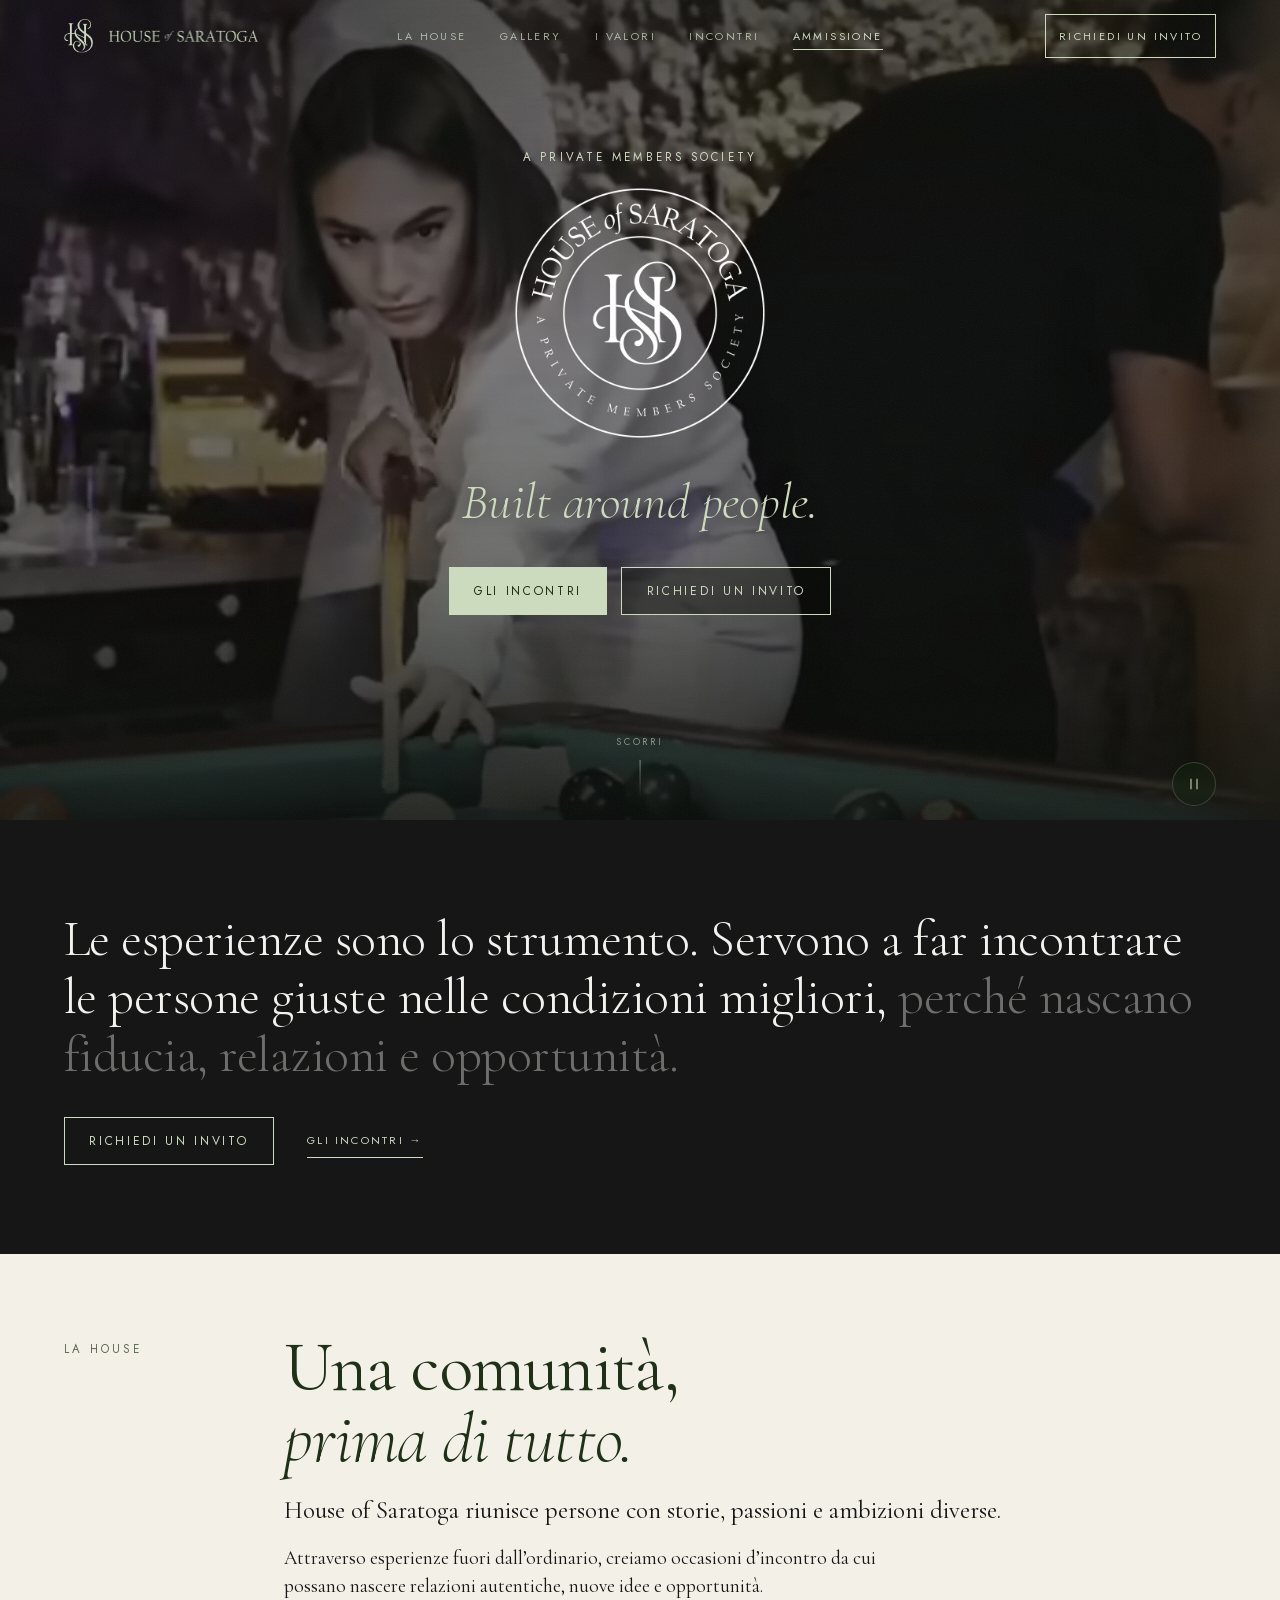
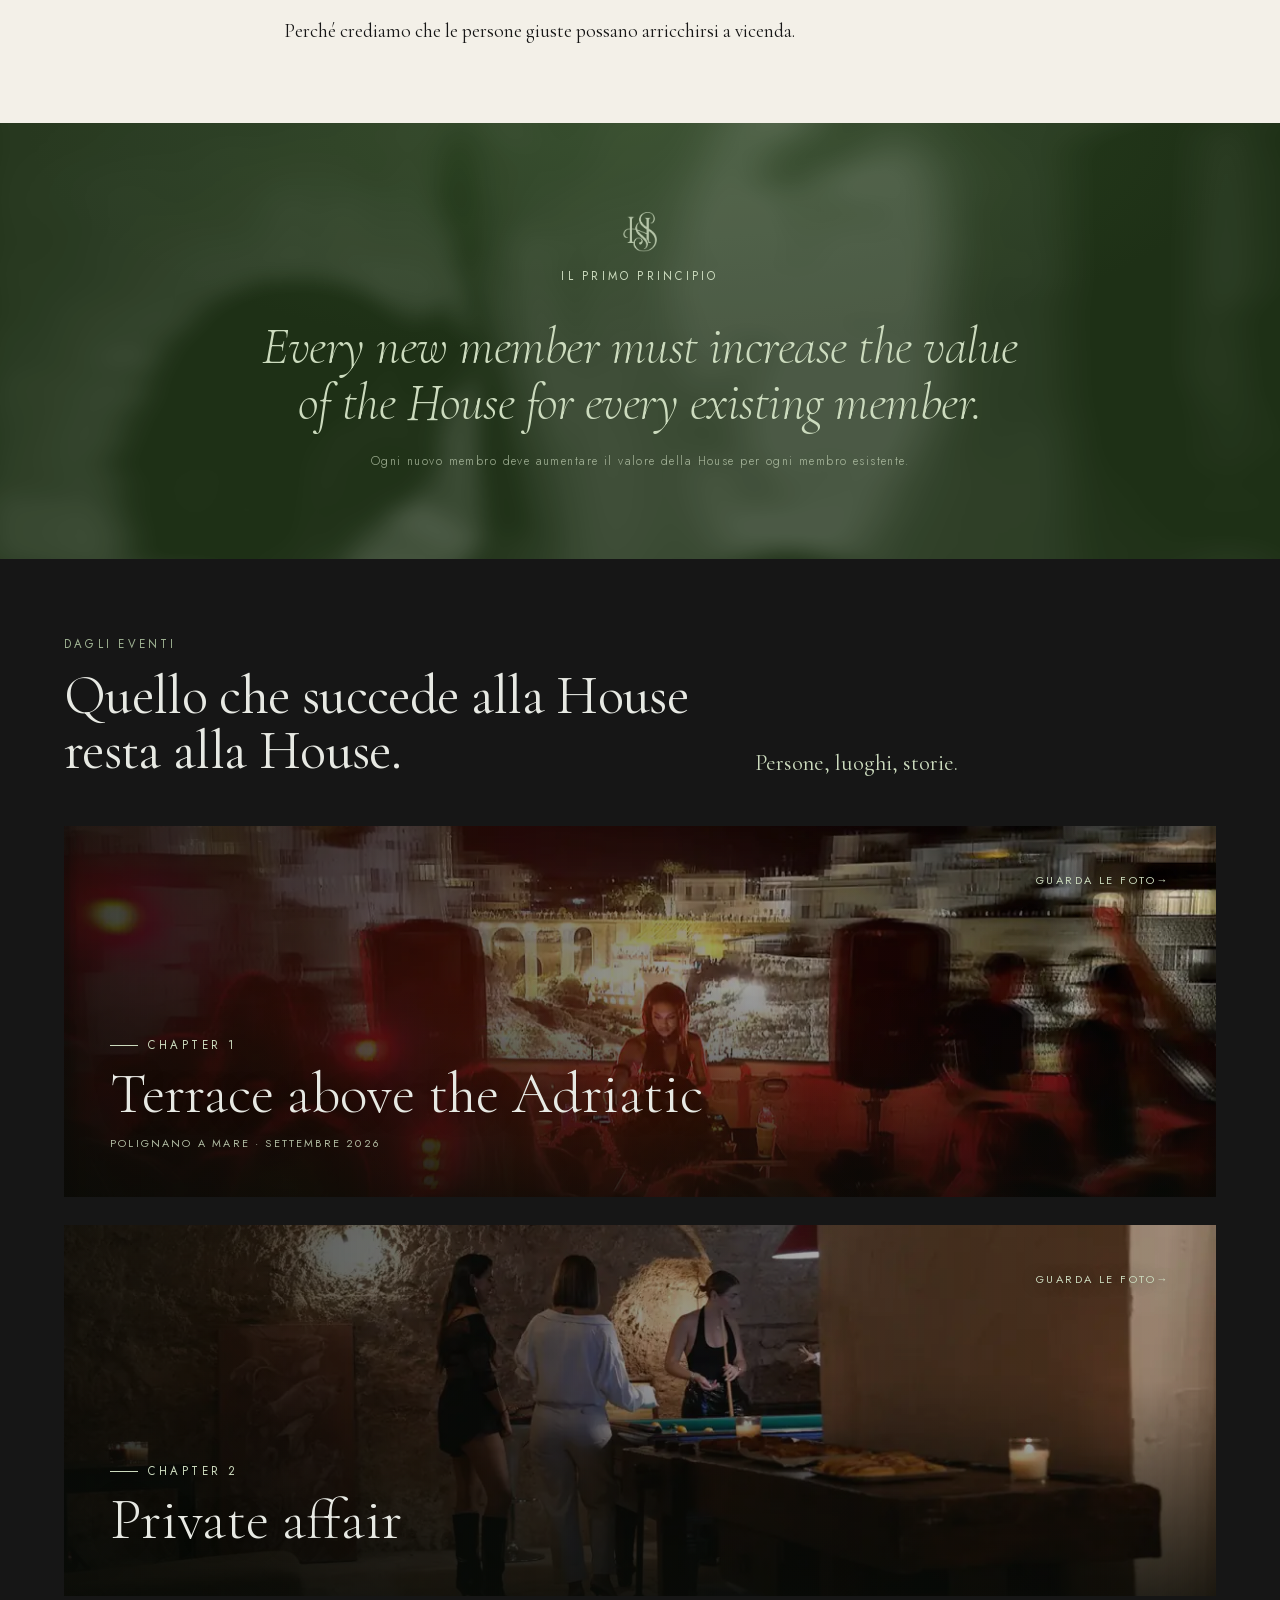
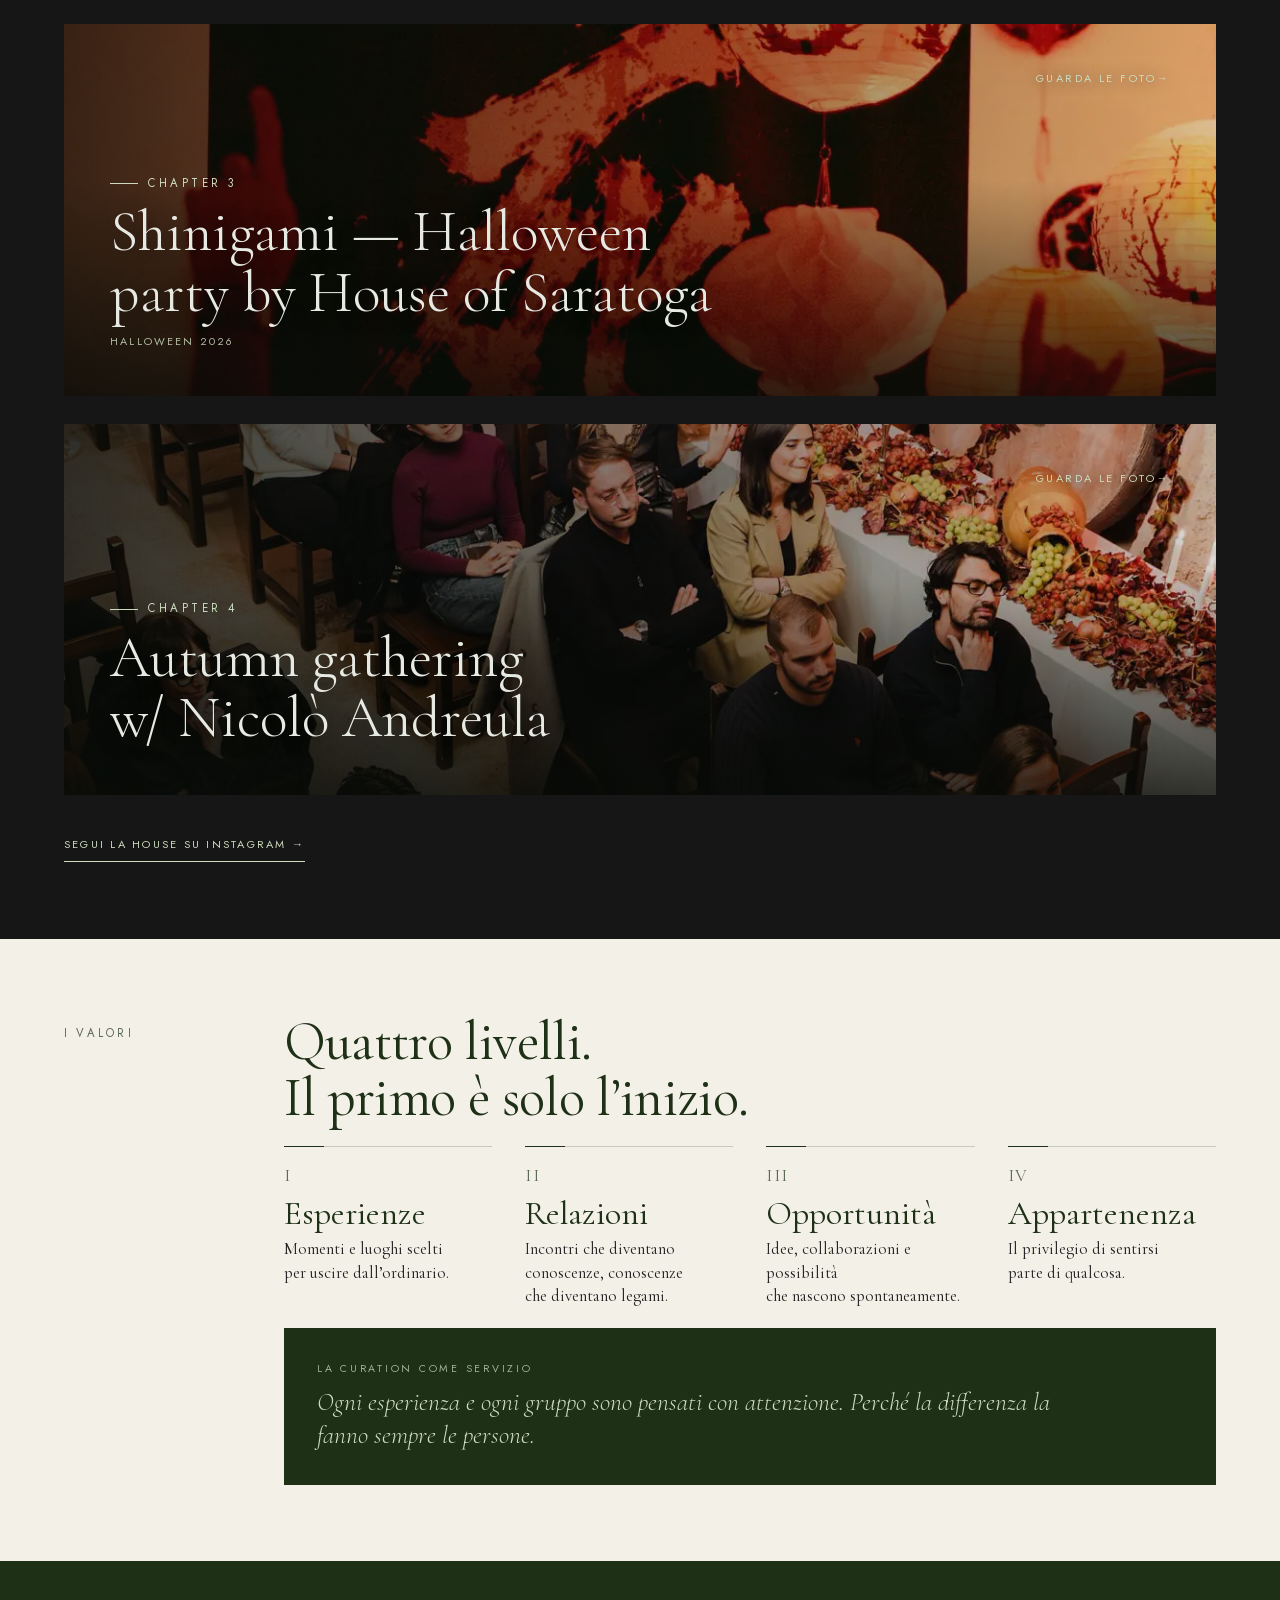
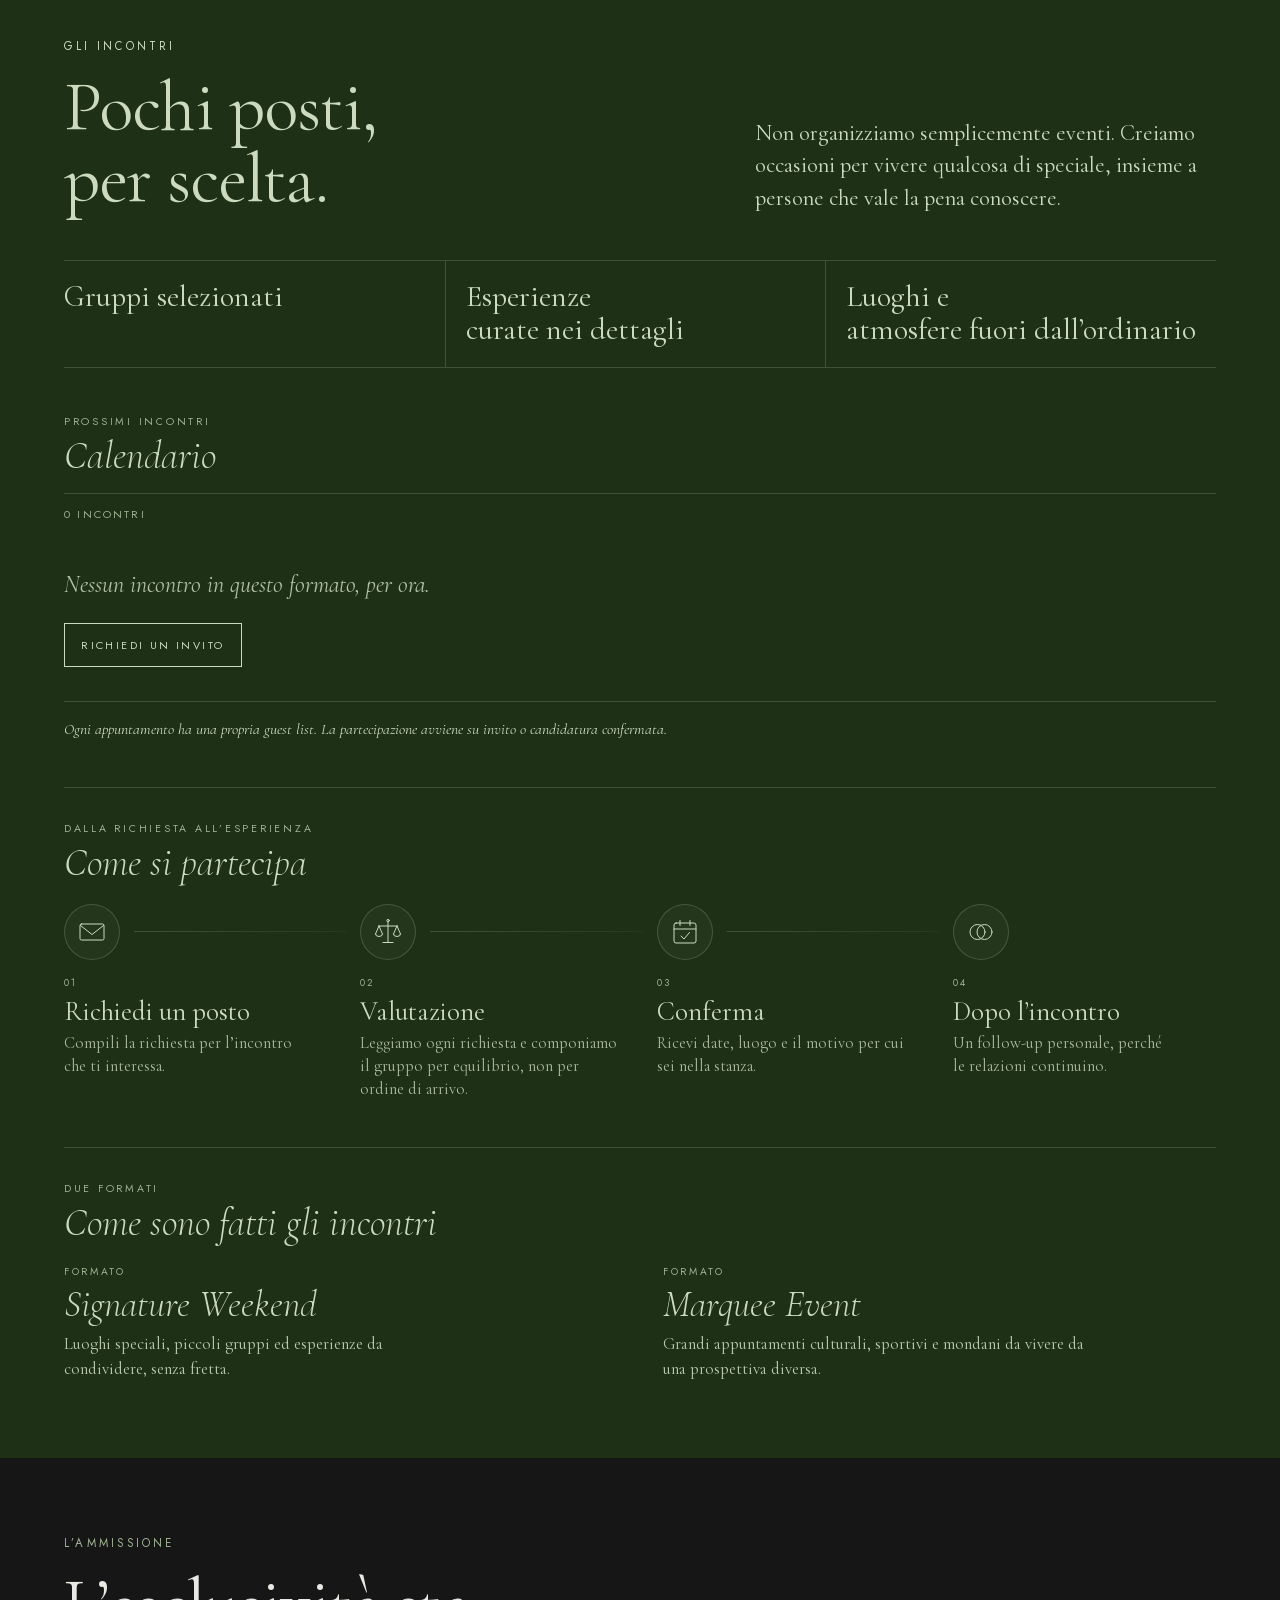
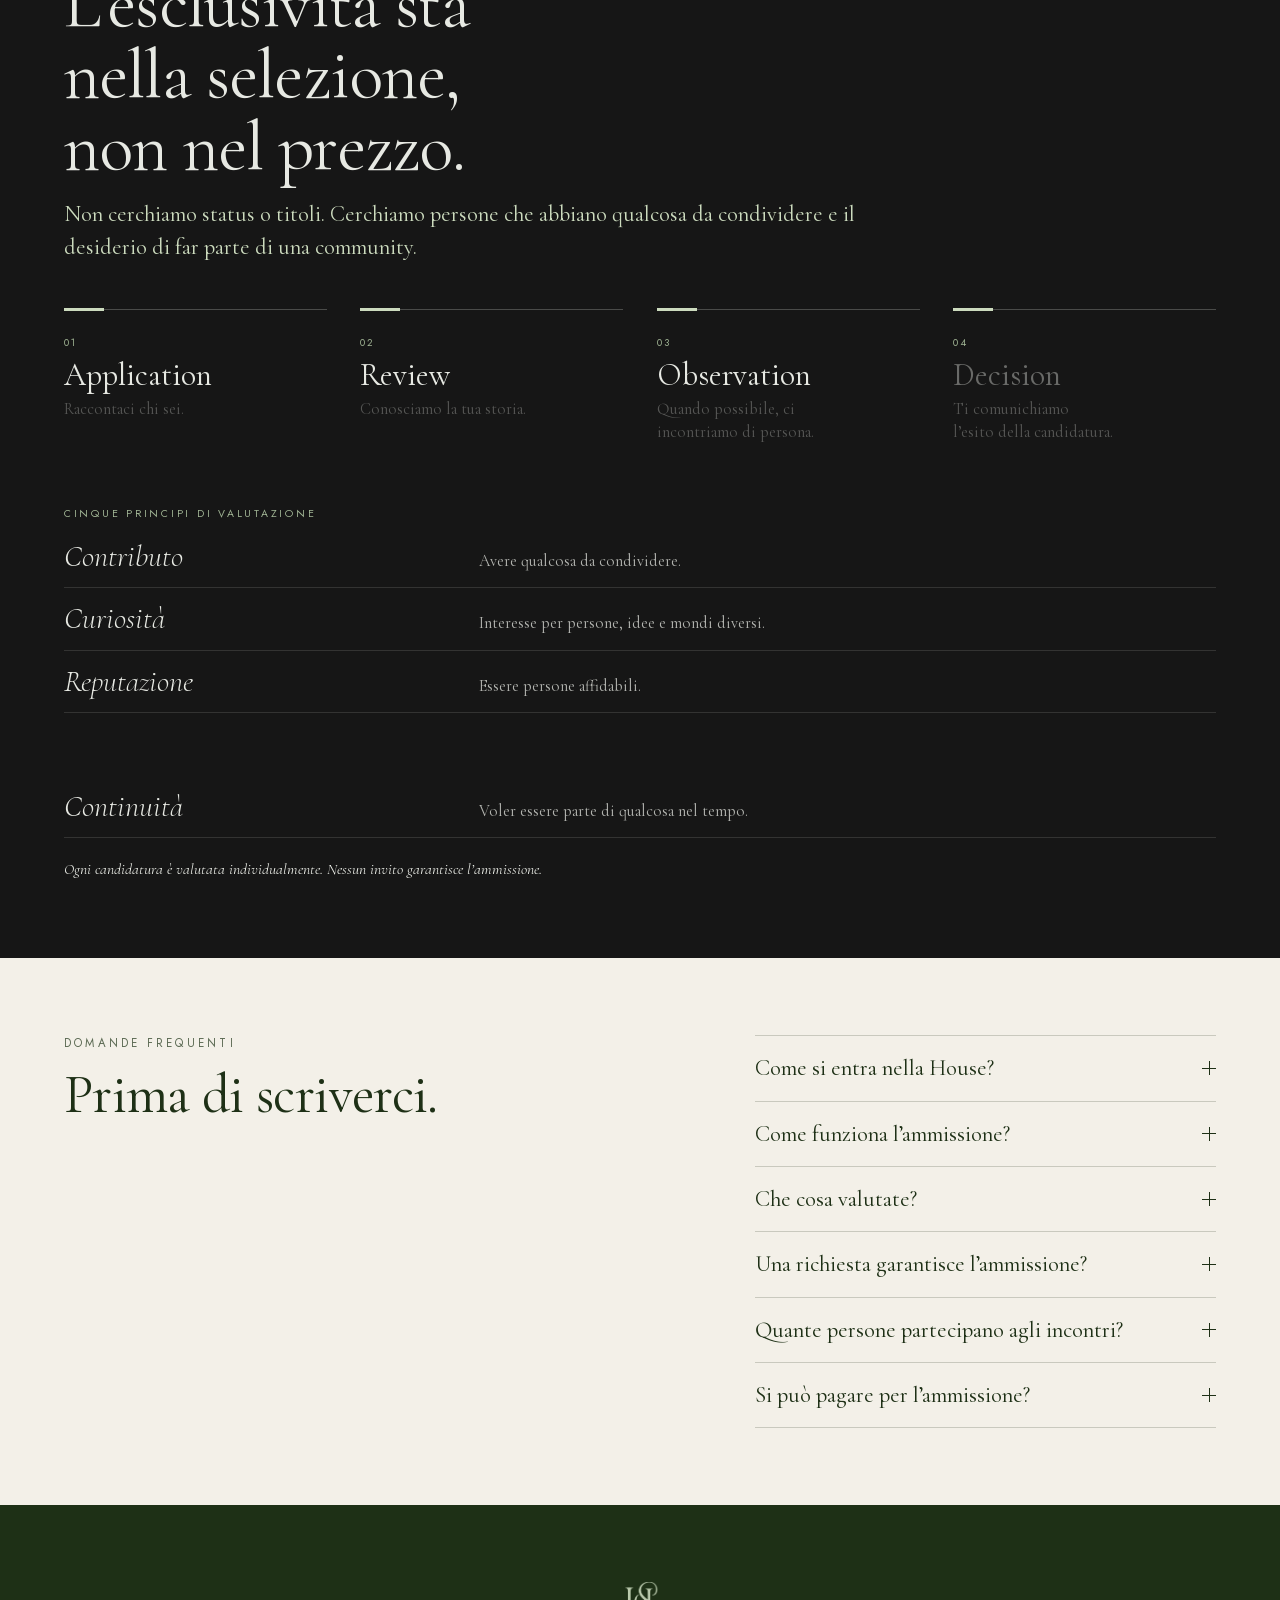
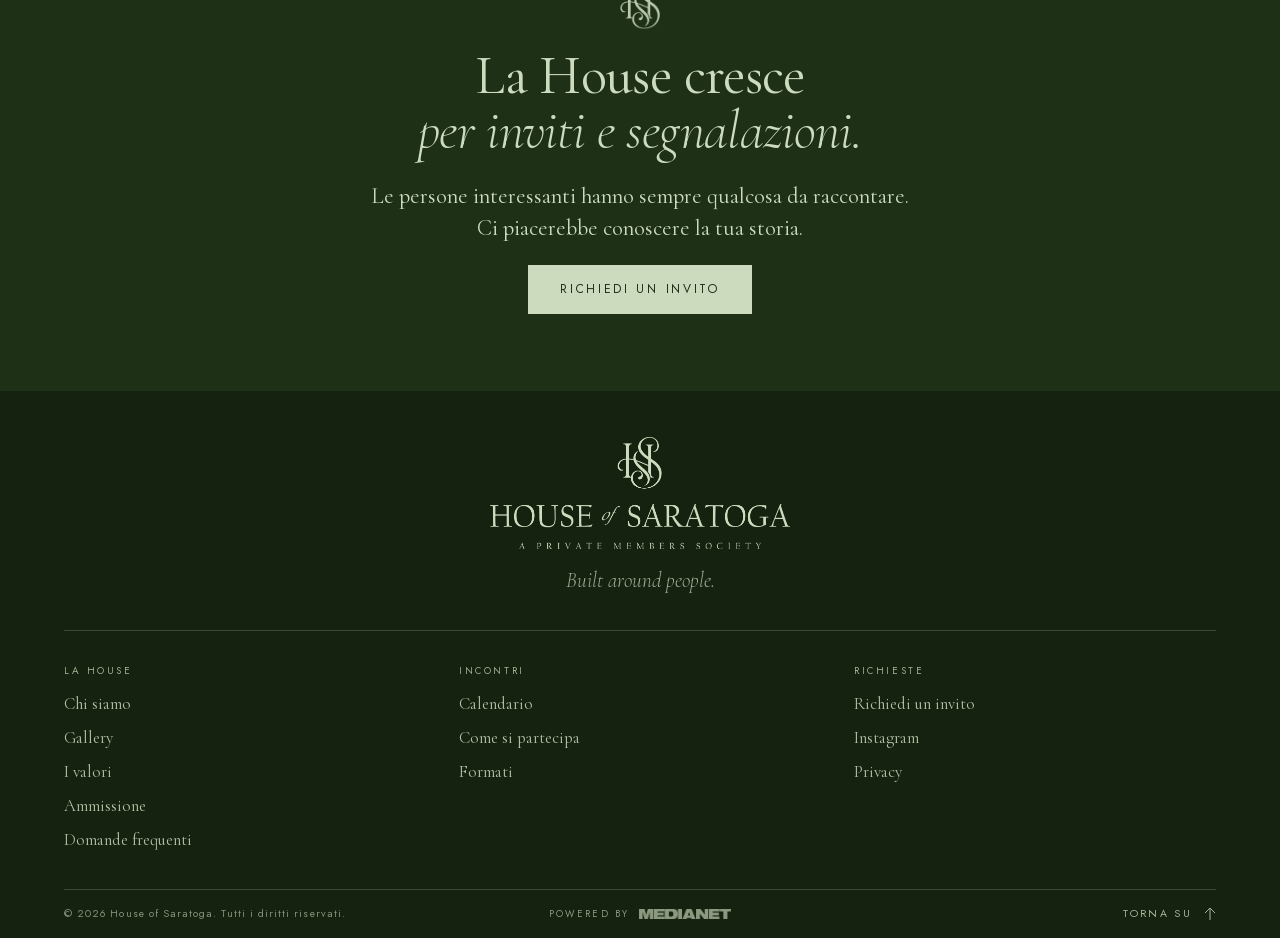
==== commit ef0b1030: "SEO: dati strutturati dell'evento e del sito, icona 96 px, data nella sitemap Co-Authored-By: Claude" ====
--- a/index.html
+++ b/index.html
@@ -25,7 +25,8 @@
 <meta name="twitter:card" content="summary_large_image">
 <meta name="twitter:image" content="https://houseofsaratoga.it/assets/og-image.jpg">
 <script type="application/ld+json">{"@context":"https://schema.org","@type":"Organization","name":"House of Saratoga","alternateName":"A Private Members Society","url":"https://houseofsaratoga.it/","logo":"https://houseofsaratoga.it/assets/apple-touch-icon.png","sameAs":["https://www.instagram.com/houseofsaratoga/"]}</script>
-<link rel="icon" type="image/png" href="assets/favicon.png">
+<script type="application/ld+json">{"@context":"https://schema.org","@type":"WebSite","name":"House of Saratoga","url":"https://houseofsaratoga.it/","inLanguage":"it-IT"}</script>
+<link rel="icon" type="image/png" sizes="96x96" href="assets/favicon-96.png">
 <link rel="apple-touch-icon" href="assets/apple-touch-icon.png">
 
 <link rel="preload" href="assets/fonts/cormorant-garamond.woff2?v=5d618c46" as="font" type="font/woff2" crossorigin>
@@ -35,6 +36,7 @@
 <link rel="preload" href="assets/seal.webp?v=70816b11" as="image" crossorigin>
 <style>@font-face{font-family:Cormorant Garamond;font-style:italic;font-weight:300 500;font-display:swap;src:url(assets/fonts/cormorant-garamond-italic.woff2?v=e6d6d1d7) format("woff2");unicode-range:U+0000-00FF,U+0131,U+0152-0153,U+02BB-02BC,U+02C6,U+02DA,U+02DC,U+0304,U+0308,U+0329,U+2000-206F,U+20AC,U+2122,U+2191,U+2193,U+2212,U+2215,U+FEFF,U+FFFD}@font-face{font-family:Cormorant Garamond;font-style:normal;font-weight:300 500;font-display:swap;src:url(assets/fonts/cormorant-garamond.woff2?v=5d618c46) format("woff2");unicode-range:U+0000-00FF,U+0131,U+0152-0153,U+02BB-02BC,U+02C6,U+02DA,U+02DC,U+0304,U+0308,U+0329,U+2000-206F,U+20AC,U+2122,U+2191,U+2193,U+2212,U+2215,U+FEFF,U+FFFD}@font-face{font-family:Jost;font-style:normal;font-weight:300 500;font-display:swap;src:url(assets/fonts/jost.woff2?v=235d8f89) format("woff2");unicode-range:U+0000-00FF,U+0131,U+0152-0153,U+02BB-02BC,U+02C6,U+02DA,U+02DC,U+0304,U+0308,U+0329,U+2000-206F,U+20AC,U+2122,U+2191,U+2193,U+2212,U+2215,U+FEFF,U+FFFD}:root{--forest: #1e3016;--forest-deep: #152210;--forest-lift: #2a4220;--sage: #ccdbbe;--sage-dim: #9fb393;--moss: #5c6b54;--ivory: #f3f0e8;--ink: #161616;--ink-soft: #232323;--line-dark: rgba(204, 219, 190, .2);--line-light: rgba(30, 48, 22, .2);--serif: "Cormorant Garamond", "Garamond", "Times New Roman", serif;--sans: "Jost", "Helvetica Neue", Arial, sans-serif;--sp-1: 8px;--sp-2: 16px;--sp-3: 20px;--sp-4: clamp(24px, 2.6vw, 36px);--sp-5: clamp(32px, 3.6vw, 52px);--sp-6: clamp(40px, 4.6vw, 68px);--section: clamp(52px, 6vw, 88px);--gutter: clamp(20px, 5vw, 64px);--maxw: 1240px;--header-h: 72px;--ease: cubic-bezier(.2, .7, .2, 1)}*,*:before,*:after{box-sizing:border-box}html{scroll-behavior:smooth;scroll-padding-top:calc(var(--header-h) + 8px);-webkit-text-size-adjust:100%}body{margin:0;background:var(--forest);color:var(--ink);font-family:var(--serif);font-size:clamp(1.08rem,1rem + .25vw,1.22rem);line-height:1.5;-webkit-font-smoothing:antialiased;text-rendering:optimizeLegibility}body.is-locked{overflow:hidden}img{max-width:100%;display:block}a{color:inherit}button{font:inherit;color:inherit}ol,ul{margin:0;padding:0;list-style:none}h1,h2,h3,h4,p,blockquote,figure,dl,dd{margin:0}::selection{background:var(--sage);color:var(--forest)}.wrap{width:100%;max-width:calc(var(--maxw) + var(--gutter) * 2);margin-inline:auto;padding-inline:var(--gutter)}.sr-only{position:absolute;width:1px;height:1px;overflow:hidden;clip:rect(0 0 0 0);white-space:nowrap}.skip{position:absolute;left:12px;top:-60px;z-index:100;background:var(--sage);color:var(--forest);padding:10px 16px;font-family:var(--sans);font-size:14px;transition:top .2s}.skip:focus{top:12px}:focus-visible{outline:1.5px solid var(--sage);outline-offset:4px}.section--ivory :focus-visible,.section--sage :focus-visible,.modal :focus-visible{outline-color:var(--forest)}.mark{display:block;background-color:currentColor;-webkit-mask:var(--m) center / contain no-repeat;mask:var(--m) center / contain no-repeat}.mark--seal{--m: url(assets/seal.webp?v=70816b11);aspect-ratio:1}.mark--monogram{--m: url(assets/monogram.webp?v=ae7c65d2);aspect-ratio:358 / 417}.mark--wordline{--m: url(assets/wordmark-line.webp?v=7bb45a46);aspect-ratio:2388 / 192}.mark--stacked{--m: url(assets/wordmark-stacked.webp?v=d2b501ab);aspect-ratio:2388 / 890}.mark--medianet{--m: url(assets/medianet.webp?v=4328603a);aspect-ratio:1666 / 181}.has-mark{overflow:clip}.watermark{position:absolute;pointer-events:none;opacity:.055;z-index:0}.has-mark>.wrap{position:relative;z-index:1}.ornament{display:flex;align-items:center;gap:var(--sp-3);color:var(--sage);opacity:.75}.ornament:before,.ornament:after{content:"";flex:1;height:1px;background:currentColor;opacity:.35}.ornament .mark{height:40px;flex:none}.eyebrow{font-family:var(--sans);font-weight:400;font-size:.72rem;letter-spacing:.28em;text-transform:uppercase;color:var(--sage);display:flex;align-items:baseline;gap:.9em}.eyebrow--dark{color:var(--moss)}.display{font-weight:400;line-height:1.02;letter-spacing:-.012em;text-wrap:balance}.display em{font-style:italic;font-weight:300}.display--xl{font-size:clamp(2.4rem,1.5rem + 3.6vw,4.5rem)}.display--lg{font-size:clamp(2.1rem,1.4rem + 2.6vw,3.4rem)}.display--md{font-size:clamp(1.8rem,1.4rem + 1.4vw,2.5rem);line-height:1.08}.lede{font-size:clamp(1.15rem,1.05rem + .45vw,1.4rem);line-height:1.45;max-width:36em;color:var(--ink-soft)}.lede--light{color:var(--sage);opacity:.92}.prose p{max-width:34em}.btn{--bg: transparent;--fg: var(--sage);--bd: var(--sage);display:inline-flex;align-items:center;justify-content:center;gap:.8em;font-family:var(--sans);font-weight:400;font-size:.76rem;letter-spacing:.22em;text-transform:uppercase;text-decoration:none;line-height:1;padding:1.25em 2em;border:1px solid var(--bd);background:var(--bg);color:var(--fg);cursor:pointer;transition:background-color .35s var(--ease),color .35s var(--ease),border-color .35s var(--ease),transform .35s var(--ease);border-radius:0;white-space:nowrap;min-height:48px}.btn:hover{transform:translateY(-1px)}.btn--sm{padding:1em 1.5em;font-size:.68rem;min-height:44px}.btn--lg{padding:1.45em 2.6em}.btn--block{width:100%}.btn--sage{--bg: var(--sage);--fg: var(--forest)}.btn--sage:hover{--bg: #e1ecd6}.btn--ghost:hover{--bg: var(--sage);--fg: var(--forest)}.btn--forest{--bg: var(--forest);--fg: var(--sage);--bd: var(--forest)}.btn--forest:hover{--bg: var(--forest-deep)}.btn--ghost-dark{--fg: var(--forest);--bd: var(--forest)}.btn--ghost-dark:hover{--bg: var(--forest);--fg: var(--sage)}.btn[disabled]{opacity:.55;cursor:progress;transform:none}.link{background:none;border:0;padding:0;cursor:pointer;text-align:left;text-decoration:none}.site-header{position:fixed;inset:0 0 auto;z-index:50;transition:background-color .4s var(--ease),box-shadow .4s var(--ease);color:var(--sage)}.site-header.is-solid,body.menu-open .site-header{background:#152210e6;backdrop-filter:blur(14px) saturate(1.2);-webkit-backdrop-filter:blur(14px) saturate(1.2);box-shadow:0 1px 0 var(--line-dark)}body.menu-open .site-header{background:var(--forest-deep);backdrop-filter:none;-webkit-backdrop-filter:none}.site-header__bar{height:var(--header-h);display:grid;grid-template-columns:1fr auto;align-items:center;gap:var(--sp-3)}.brand{display:inline-flex;align-items:center;gap:16px;text-decoration:none;justify-self:start}.brand .mark--monogram{height:34px}.brand .mark--wordline{height:12px;display:none}.site-header__actions{display:flex;align-items:center;gap:var(--sp-2);justify-self:end}.site-header__cta{display:none;padding-inline:1.2em}@media(min-width:380px){.site-header__cta{display:inline-flex}}.nav{display:none;gap:clamp(22px,2.6vw,42px)}.nav a{font-family:var(--sans);font-size:.68rem;letter-spacing:.22em;text-transform:uppercase;text-decoration:none;position:relative;padding:10px 0;opacity:.78;transition:opacity .3s;white-space:nowrap}.nav a:after{content:"";position:absolute;left:0;right:0;bottom:4px;height:1px;background:currentColor;transform:scaleX(0);transform-origin:left;transition:transform .45s var(--ease)}.nav a:hover,.nav a.is-active{opacity:1}.nav a:hover:after,.nav a.is-active:after{transform:scaleX(1)}.burger{width:44px;height:44px;margin-right:-10px;background:none;border:0;cursor:pointer;position:relative}.burger span{position:absolute;left:10px;right:10px;height:1px;background:currentColor;transition:transform .4s var(--ease),top .4s var(--ease)}.burger span:first-child{top:18px}.burger span:last-child{top:26px}.burger[aria-expanded=true] span:first-child{top:22px;transform:rotate(45deg)}.burger[aria-expanded=true] span:last-child{top:22px;transform:rotate(-45deg)}@media(min-width:1100px){.site-header__bar{grid-template-columns:1fr auto 1fr}.brand .mark--wordline{display:block}.nav{display:flex}.site-header__cta{display:inline-flex}.burger{display:none}}.menu{position:fixed;inset:0;z-index:40;background:var(--forest-deep);color:var(--sage);display:flex;flex-direction:column;padding:calc(var(--header-h) + var(--sp-3)) var(--gutter) calc(var(--sp-4) + env(safe-area-inset-bottom));overflow:hidden;opacity:0;visibility:hidden;transition:opacity .4s var(--ease),visibility .4s}.menu[hidden]{display:flex}.menu.is-open{opacity:1;visibility:visible}.menu__seal{position:absolute;width:min(110vw,560px);right:-22%;bottom:-8%;opacity:.06;pointer-events:none}.menu__nav{display:grid;margin-block:auto;position:relative}.menu__nav a{display:flex;align-items:baseline;gap:var(--sp-3);padding:14px 0;border-bottom:1px solid var(--line-dark);font-size:clamp(2rem,8.4vw,3rem);line-height:1.1;text-decoration:none;font-weight:300;transform:translateY(14px);opacity:0;transition:transform .6s var(--ease),opacity .6s var(--ease)}.menu__nav a:first-child{border-top:1px solid var(--line-dark)}.menu.is-open .menu__nav a{transform:none;opacity:1}.menu.is-open .menu__nav a:nth-child(2){transition-delay:.05s}.menu.is-open .menu__nav a:nth-child(3){transition-delay:.1s}.menu.is-open .menu__nav a:nth-child(4){transition-delay:.15s}.menu.is-open .menu__nav a:nth-child(5){transition-delay:.2s}.menu__foot{position:relative;display:grid;gap:var(--sp-2)}.menu__tag{font-family:var(--sans);font-size:.62rem;letter-spacing:.28em;text-transform:uppercase;text-align:center;opacity:.6}.hero{position:relative;min-height:min(100svh,820px);display:grid;place-items:center;overflow:hidden;isolation:isolate;background:radial-gradient(ellipse 70% 60% at 50% 46%,var(--forest-lift) 0%,var(--forest) 55%,var(--forest-deep) 100%);color:var(--sage);text-align:center;padding:calc(var(--header-h) + var(--sp-1)) var(--gutter) 64px}.hero:after{content:"";position:absolute;inset:0;z-index:-1;opacity:.07;mix-blend-mode:screen;pointer-events:none;background-image:url("data:image/svg+xml;utf8,<svg xmlns='http://www.w3.org/2000/svg' width='220' height='220'><filter id='n'><feTurbulence type='fractalNoise' baseFrequency='.85' numOctaves='2' stitchTiles='stitch'/><feColorMatrix values='0 0 0 0 1 0 0 0 0 1 0 0 0 0 1 0 0 0 .6 0'/></filter><rect width='100%' height='100%' filter='url(%23n)'/></svg>")}.hero__bg{position:absolute;inset:0;z-index:-2;pointer-events:none;overflow:hidden;background:url(assets/video/hero-poster.webp?v=db41a19b) center 40% / cover no-repeat}.hero__bg:after{content:"";position:absolute;inset:0;background:radial-gradient(ellipse 120% 90% at 50% 45%,#080b070f 35%,#080b076b),linear-gradient(180deg,#080b07a8,#080b0780 34%,#080b078f 66%,#080b07db)}.hero__eyebrow,.hero__line{text-shadow:0 1px 16px rgba(0,0,0,.5)}.hero .btn--ghost{background:#080b0761}.hero__video{position:absolute;inset:0;width:100%;height:100%;object-fit:cover;object-position:50% 40%}.hero__inner{display:flex;flex-direction:column;align-items:center;gap:clamp(14px,2.4svh,26px)}.hero__eyebrow{justify-content:center}.hero__seal{width:min(28svh,46vw,260px);color:#fff;will-change:transform,opacity}.hero__seal .mark{width:100%}.hero__line{font-size:clamp(1.7rem,1.1rem + 2.6vw,3.2rem);font-style:italic;font-weight:300;line-height:1.12;letter-spacing:-.005em;margin-top:clamp(4px,1.4svh,16px)}.hero__cta{display:flex;gap:14px;flex-wrap:wrap;justify-content:center;margin-top:clamp(4px,1.6svh,18px)}.br-sm{display:none}@media(max-width:560px){.br-sm{display:inline}.hero__cta .btn{width:100%;max-width:320px}}.hero__scroll{position:absolute;left:50%;bottom:22px;transform:translate(-50%);display:grid;justify-items:center;gap:10px;text-decoration:none;font-family:var(--sans);font-size:.62rem;letter-spacing:.3em;text-transform:uppercase;opacity:.6}.hero__scroll i{width:1px;height:38px;background:linear-gradient(var(--sage),transparent);transform-origin:top;animation:drip 2.6s var(--ease) infinite}@keyframes drip{0%{transform:scaleY(0)}50%{transform:scaleY(1)}to{transform:scaleY(1);opacity:0}}@media(max-height:700px){.hero__scroll{display:none}}.section{padding-block:var(--section);position:relative}.section--ivory{background:var(--ivory);color:var(--ink)}.section--forest{background:var(--forest);color:var(--sage)}.section--ink{background:var(--ink);color:#e7e9e3}.section--ink .eyebrow{color:var(--sage-dim)}.section--sage{background:var(--sage);color:var(--forest)}.section--sage .lede{color:var(--forest)}.section__head{display:grid;gap:var(--sp-2);max-width:56rem;margin-bottom:var(--sp-5)}.section__head--dark .display{color:var(--forest)}.section__head--split{max-width:none}.section__head--split .lede{max-width:32em}@media(min-width:960px){.section__head--split{grid-template-columns:minmax(0,7fr) minmax(0,5fr);gap:var(--sp-5);align-items:end}}.section__head--split .head-copy,.grid{display:grid;gap:var(--sp-2)}@media(min-width:900px){.grid{grid-template-columns:minmax(130px,2fr) 10fr;gap:var(--sp-4)}.grid__label{position:sticky;top:calc(var(--header-h) + var(--sp-3));align-self:start;padding-top:.6rem}}.grid__body{display:grid;gap:var(--sp-3);min-width:0}.section--ivory .display{color:var(--forest)}.prose--stack{display:grid;gap:var(--sp-2)}.prose--stack p:first-child{font-size:clamp(1.25rem,1.1rem + .6vw,1.55rem);line-height:1.35}.prose--2col{display:grid;gap:var(--sp-2)}@media(min-width:900px){.prose--2col{grid-template-columns:1fr 1fr;gap:var(--sp-3) var(--sp-5)}.prose--2col p:nth-child(3){grid-column:1 / -1}}.aside{display:flex;gap:var(--sp-3);align-items:flex-start;font-style:italic;font-size:clamp(1.15rem,1.05rem + .4vw,1.4rem);color:var(--moss);max-width:30em}.aside__rule{flex:none;width:44px;height:1px;background:var(--moss);margin-top:.85em}.section--statement{padding-block:clamp(56px,7vw,104px)}.statement{font-size:clamp(1.7rem,1.1rem + 2.6vw,3.4rem);line-height:1.14;font-weight:300;letter-spacing:-.01em;max-width:24em;color:#e7e9e36b;text-wrap:pretty}.statement span{color:#f1f2ee}.statement__cta{display:flex;align-items:center;flex-wrap:wrap;gap:var(--sp-3) var(--sp-4);margin-top:var(--sp-4)}.statement__link{font-family:var(--sans);font-size:.7rem;letter-spacing:.2em;text-transform:uppercase;text-decoration:none;color:var(--sage);padding-block:8px;border-bottom:1px solid currentColor}.statement__link:hover{border-bottom-color:transparent}.faq{display:grid;gap:var(--sp-4)}.faq__head{display:grid;gap:var(--sp-2);align-content:start}@media(min-width:900px){.faq{grid-template-columns:minmax(0,7fr) minmax(0,5fr);gap:var(--sp-5)}.faq__head{position:sticky;top:calc(var(--header-h) + var(--sp-3));align-self:start}}.faq__list{border-top:1px solid var(--line-light)}.qa{border-bottom:1px solid var(--line-light)}.qa summary{list-style:none;cursor:pointer;display:flex;align-items:center;justify-content:space-between;gap:var(--sp-3);padding:18px 0;font-size:clamp(1.2rem,1.1rem + .4vw,1.45rem);line-height:1.25;color:var(--forest);transition:padding-left .4s var(--ease)}.qa summary::-webkit-details-marker{display:none}.qa summary:after{content:"";flex:none;width:14px;height:14px;background:linear-gradient(var(--forest),var(--forest)) center / 100% 1px no-repeat,linear-gradient(var(--forest),var(--forest)) center / 1px 100% no-repeat;transition:transform .4s var(--ease)}.qa.is-open summary:after{transform:rotate(45deg)}.qa summary{transition:color .3s}.qa summary:hover{color:var(--moss)}.qa p{padding:0 var(--sp-5) 20px 0;color:var(--ink-soft);font-size:1.08rem;line-height:1.45;max-width:34em}.section--quote{padding-block:clamp(56px,7vw,96px);background:radial-gradient(ellipse 80% 90% at 50% 0%,var(--forest-lift),var(--forest) 60%);text-align:center}.section--quote{position:relative;isolation:isolate;overflow:hidden}.section--quote:before{content:"";position:absolute;inset:-24px;z-index:-1;background:url(assets/serate/polignano.jpg?v=62932eab) center / cover no-repeat;filter:grayscale(1) blur(10px) contrast(1.1);opacity:.2;mix-blend-mode:screen;pointer-events:none}.section--quote .eyebrow{justify-content:center}.quote-head{display:grid;gap:var(--sp-2);justify-items:center;margin-bottom:var(--sp-4)}.quote-head .mark{height:40px;color:var(--sage);opacity:.85}.quote{max-width:52rem;margin-inline:auto}.quote p{font-size:clamp(1.8rem,1.2rem + 2.6vw,3.2rem);line-height:1.1;font-weight:300;font-style:italic;letter-spacing:-.01em;text-wrap:balance}.quote footer{font-family:var(--sans);font-weight:300;font-size:.74rem;letter-spacing:.12em;margin-top:var(--sp-3);opacity:.7}#gallery{overflow-x:clip}.chapters-list{display:grid;gap:clamp(16px,2.2vw,28px)}.chapter{min-width:0}.chapter__banner{position:relative;isolation:isolate;overflow:hidden;min-height:clamp(300px,29vw,410px);display:flex;align-items:flex-end;background:#0e120c}.chapter__cover{position:absolute;inset:0;width:100%;height:100%;object-fit:cover;z-index:-2;transition:transform 1.8s var(--ease)}.chapter__banner:after{content:"";position:absolute;inset:0;z-index:-1;background:linear-gradient(90deg,#080b07cc,#080b076b 52%,#080b0724),linear-gradient(0deg,#080b07bd,#080b0700 58%)}.chapter__banner:hover .chapter__cover{transform:scale(1.04)}.chapter__txt{position:relative;padding:clamp(20px,3.6vw,48px);display:grid;gap:10px;max-width:44rem;pointer-events:none}.chapter__k{display:flex;align-items:center;gap:.9em;font-family:var(--sans);font-size:.72rem;letter-spacing:.3em;text-transform:uppercase;color:var(--sage)}.chapter__k:before{content:"";width:28px;height:1px;background:var(--sage)}.chapter__t{font-weight:300;font-size:clamp(1.9rem,1.3rem + 3vw,3.6rem);line-height:1.05;text-wrap:balance;text-shadow:0 2px 24px rgba(0,0,0,.45)}.chapter__meta{font-family:var(--sans);font-size:.68rem;letter-spacing:.2em;text-transform:uppercase;color:var(--sage);opacity:.85}.chapter__open{position:absolute;inset:0;z-index:2;width:100%;height:100%;padding:clamp(20px,3.6vw,48px);background:none;border:0;cursor:zoom-in;color:var(--sage);display:flex;align-items:flex-start;justify-content:flex-end;font-family:var(--sans);font-size:.7rem;letter-spacing:.22em;text-transform:uppercase;text-shadow:0 1px 14px rgba(0,0,0,.6)}.chapter__open:focus-visible{outline:1.5px solid var(--sage);outline-offset:-10px}.gal__foot{display:flex;align-items:center;flex-wrap:wrap;gap:var(--sp-2) var(--sp-4);margin-top:var(--sp-4)}.gal__ig{font-family:var(--sans);font-size:.7rem;letter-spacing:.2em;text-transform:uppercase;color:var(--sage);text-decoration:none;padding-block:8px;border-bottom:1px solid currentColor}.gal__ig:hover{border-bottom-color:transparent}.lightbox{position:fixed;inset:0;width:100vw;height:100vh;height:100dvh;max-width:none;max-height:none;margin:0;padding:0;border:0;background:#090d07f2;color:var(--sage);overflow:hidden}.lightbox::backdrop{background:#090d07f2}.lightbox[open]{display:grid;place-items:center;animation:fade-in .35s var(--ease)}.lightbox__fig{margin:0;display:grid;justify-items:center;gap:12px;max-width:min(94vw,1100px);touch-action:pan-y}.lightbox__fig img{max-width:100%;max-height:calc(100vh - 110px);max-height:calc(100dvh - 110px);width:auto;height:auto;object-fit:contain;display:block;background:#1b1b1b;transition:opacity .25s}.lightbox__fig img.is-loading{opacity:.35}.lightbox__fig figcaption{font-family:var(--sans);font-size:.66rem;letter-spacing:.22em;text-transform:uppercase;color:var(--sage-dim);text-align:center}.lightbox__fig figcaption b{font-weight:400;color:var(--sage);margin-right:.9em}.lightbox__btn{position:absolute;width:44px;height:44px;display:grid;place-items:center;background:none;border:1px solid transparent;border-radius:50%;color:var(--sage);cursor:pointer;transition:border-color .3s,background-color .3s;z-index:2}.lightbox__btn:hover{border-color:var(--line-dark);background:#ccdbbe14}.lightbox__close{top:14px;right:14px}.lightbox__prev,.lightbox__next{top:50%;transform:translateY(-50%)}.lightbox__prev{left:14px}.lightbox__next{right:14px}@media(max-width:700px){.lightbox__prev,.lightbox__next{top:auto;bottom:14px;transform:none}.lightbox__prev{left:calc(50% - 64px)}.lightbox__next{right:calc(50% - 64px)}.lightbox__fig img{max-height:calc(100dvh - 190px)}}.levels{display:grid}.level{display:grid;grid-template-columns:44px 1fr;gap:4px var(--sp-2);padding-block:var(--sp-3);border-top:1px solid var(--line-light);align-items:baseline}.level:last-child{border-bottom:1px solid var(--line-light)}.level__n{font-weight:400;letter-spacing:.08em;font-size:1.1rem;color:var(--moss);grid-row:span 2}.level__t{font-weight:400;font-size:clamp(1.6rem,1.3rem + 1vw,2.1rem);line-height:1.05;color:var(--forest)}.level__d{color:var(--ink-soft);font-size:1.05rem;line-height:1.4}@media(min-width:900px){.levels{grid-template-columns:repeat(4,1fr);gap:var(--sp-4)}.level{grid-template-columns:1fr;gap:6px;padding:var(--sp-2) 0 0;align-items:start;align-content:start;position:relative}.level:last-child{border-bottom:0}.level:before{content:"";position:absolute;top:-1px;left:0;width:40px;height:1px;background:var(--forest)}.level__n{grid-row:auto;font-size:1.1rem}}.callout{background:var(--forest);color:var(--sage);padding:var(--sp-4);display:grid;gap:8px;position:relative;overflow:hidden}.callout .watermark{right:-30px;top:50%;transform:translateY(-50%);height:170%;opacity:.07}.callout>*:not(.watermark){position:relative}.callout__k{font-family:var(--sans);font-size:.66rem;letter-spacing:.26em;text-transform:uppercase;color:var(--sage-dim)}.callout__t{font-size:clamp(1.2rem,1.05rem + .7vw,1.6rem);line-height:1.3;font-style:italic;font-weight:300;max-width:34em}.facts{display:grid;border-block:1px solid var(--line-dark);margin-bottom:var(--sp-5)}.facts li{display:grid;gap:4px;padding:var(--sp-2) 0}.facts li+li{border-top:1px solid var(--line-dark)}.facts b{font-weight:400;font-size:clamp(1.4rem,1.15rem + .9vw,1.9rem);line-height:1.1;text-wrap:balance}.facts span{font-family:var(--sans);font-weight:300;font-size:.66rem;letter-spacing:.18em;text-transform:uppercase;opacity:.7}@media(min-width:800px){.facts{display:grid;grid-template-columns:repeat(3,1fr)}.facts li{padding:var(--sp-3) var(--sp-3) var(--sp-3) 0}.facts li+li{border-top:0;border-left:1px solid var(--line-dark);padding-left:var(--sp-3)}}.subhead{display:grid;gap:6px;margin-bottom:var(--sp-3)}.subhead__k{font-family:var(--sans);font-size:.66rem;letter-spacing:.26em;text-transform:uppercase;color:var(--sage-dim)}.subhead__t{font-weight:300;font-style:italic;font-size:clamp(1.7rem,1.3rem + 1.4vw,2.5rem);line-height:1.05}.agenda__bar{display:grid;gap:var(--sp-2);padding-bottom:var(--sp-2);border-bottom:1px solid var(--line-dark)}@media(min-width:900px){.agenda__bar{grid-template-columns:1fr auto;align-items:end}}.agenda__bar .subhead{margin:0}.chips{display:flex;gap:10px;overflow-x:auto;margin-inline:calc(var(--gutter) * -1);padding-inline:var(--gutter);scrollbar-width:none;-webkit-overflow-scrolling:touch}.chips::-webkit-scrollbar{display:none}@media(min-width:900px){.chips{margin:0;padding:0;overflow:visible;flex-wrap:wrap;justify-content:flex-end}}.chip{flex:none;display:inline-flex;align-items:center;gap:8px;min-height:38px;padding:0 16px;border:1px solid var(--line-dark);border-radius:99px;background:none;cursor:pointer;font-family:var(--sans);font-size:.66rem;letter-spacing:.18em;text-transform:uppercase;color:var(--sage);transition:background-color .3s var(--ease),color .3s var(--ease),border-color .3s var(--ease)}.chip small{font-size:1em;opacity:.55}.chip:hover{border-color:var(--sage)}.chip[aria-pressed=true]{background:var(--sage);color:var(--forest);border-color:var(--sage)}.agenda__count{font-family:var(--sans);font-size:.68rem;letter-spacing:.2em;text-transform:uppercase;color:var(--sage-dim);padding-block:12px}.agenda__list{display:grid}.ev{position:relative;display:grid;gap:var(--sp-2);padding:var(--sp-3) 0;border-bottom:1px solid var(--line-dark);animation:ev-in .7s var(--ease) both;animation-delay:calc(var(--i, 0) * 70ms);transition:background-color .5s var(--ease)}@keyframes ev-in{0%{opacity:0;transform:translateY(14px)}}.ev:before{content:"";position:absolute;left:0;top:-1px;width:0;height:1px;background:var(--sage);transition:width .7s var(--ease)}.ev:hover:before{width:100%}.ev__date{display:flex;align-items:baseline;gap:12px;color:var(--sage)}.ev__day{font-size:clamp(2.4rem,2rem + 1.8vw,3.6rem);line-height:.9;font-weight:300;letter-spacing:-.02em}.ev__mon{font-family:var(--sans);font-size:.66rem;letter-spacing:.24em;text-transform:uppercase;color:var(--sage-dim);line-height:1.5}.ev__soon{display:grid;gap:8px;justify-items:start}.ev__blur{display:flex;align-items:baseline;gap:12px;filter:blur(7px);user-select:none;pointer-events:none;animation:soon-breathe 5s ease-in-out infinite alternate}.ev__blur .ev__day{font-size:clamp(3rem,2.4rem + 2.6vw,4.8rem);color:#e4ecda;font-weight:400}.ev__blur .ev__mon{color:#e4ecda;font-size:.8rem}.ev__soon small{font-family:var(--sans);font-size:.6rem;letter-spacing:.24em;text-transform:uppercase;color:var(--sage)}@keyframes soon-breathe{0%{filter:blur(5px)}to{filter:blur(9px)}}@media(min-width:900px){.ev__blur{flex-direction:column;gap:6px}}.chips[hidden]{display:none}.ev__tba{display:grid;gap:4px}.ev__tba i{font-size:clamp(1.4rem,1.2rem + .8vw,1.8rem);line-height:1.1;font-weight:300}.ev__tba small{font-family:var(--sans);font-size:.6rem;letter-spacing:.24em;text-transform:uppercase;color:var(--sage-dim)}.ev__top{display:flex;align-items:center;justify-content:space-between;gap:var(--sp-2);margin-bottom:10px}.ev__type{font-family:var(--sans);font-size:.66rem;letter-spacing:.26em;text-transform:uppercase;color:var(--sage-dim)}.pill{font-family:var(--sans);font-size:.58rem;letter-spacing:.18em;text-transform:uppercase;padding:.55em 1em;border:1px solid var(--line-dark);border-radius:99px;white-space:nowrap;line-height:1}.pill--open{border-color:var(--sage)}.ev__title{font-weight:400;font-size:clamp(1.6rem,1.3rem + 1.1vw,2.2rem);line-height:1.05;text-wrap:balance;margin-bottom:8px}.ev__blurb{opacity:.85;font-size:1.05rem;line-height:1.45;max-width:34em}.ev__sponsors{margin-top:12px;font-family:var(--sans);font-size:.68rem;letter-spacing:.16em;text-transform:uppercase;opacity:.75}.ev__sponsors span{color:var(--sage-dim);margin-right:.8em}.ev__meta{display:grid;gap:8px;align-content:start}.ev__meta div{display:grid;grid-template-columns:4.5em 1fr;gap:10px;align-items:baseline}.ev__meta dt{font-family:var(--sans);font-size:.6rem;letter-spacing:.22em;text-transform:uppercase;color:var(--sage-dim)}.ev__meta dd{line-height:1.3;font-size:1.05rem}.ev__action .btn{width:100%}@media(min-width:900px){.ev{grid-template-columns:130px minmax(0,1fr) 210px 180px;gap:var(--sp-4);align-items:start;padding:var(--sp-4) 0}.ev__date{flex-direction:column;gap:6px;padding-top:2px}.ev__top{justify-content:flex-start;gap:var(--sp-3)}.ev__meta{padding-top:30px}.ev__action{padding-top:22px}}@media(min-width:1100px){.ev{grid-template-columns:150px minmax(0,1fr) 240px 190px}}.agenda__empty{padding:var(--sp-4) 0;display:grid;gap:var(--sp-3);justify-items:start;border-bottom:1px solid var(--line-dark)}.agenda__empty p{font-style:italic;font-size:1.5rem;opacity:.85}.events__note{margin-top:var(--sp-2);max-width:46em;font-size:.98rem;opacity:.7;font-style:italic}.process,.formats{margin-top:var(--sp-5);padding-top:var(--sp-4);border-top:1px solid var(--line-dark)}.process__steps{display:grid;gap:0}.pstep{position:relative;display:grid;grid-template-columns:56px 1fr;column-gap:var(--sp-3);row-gap:2px;align-content:start;align-items:start;padding-block:var(--sp-2)}.pstep__icon{grid-row:1 / span 3;width:56px;height:56px;border:1px solid var(--line-dark);border-radius:50%;display:grid;place-items:center;color:var(--sage);background:#ccdbbe0a;transition:border-color .5s var(--ease),background-color .5s var(--ease),transform .6s var(--ease)}.pstep__icon svg{width:32px;height:32px;fill:none;stroke:currentColor;stroke-width:1;stroke-linecap:round;stroke-linejoin:round}.pstep:hover .pstep__icon{border-color:var(--sage);background:#ccdbbe1a;transform:translateY(-2px)}.pstep:not(:last-child):after{content:"";position:absolute;left:27px;top:calc(var(--sp-2) + 60px);bottom:-4px;width:1px;background:linear-gradient(var(--line-dark),transparent)}.pstep__n{font-family:var(--sans);font-size:.62rem;letter-spacing:.22em;color:var(--sage-dim);padding-top:4px}.pstep__t{font-size:clamp(1.35rem,1.2rem + .6vw,1.7rem);line-height:1.1;font-weight:400}.pstep p{opacity:.8;font-size:1.02rem;line-height:1.4;max-width:22em}@media(min-width:900px){.process__steps{grid-template-columns:repeat(4,1fr);gap:var(--sp-4)}.pstep{grid-template-columns:1fr;row-gap:6px;padding:0}.pstep__icon{grid-row:auto;margin-bottom:10px}.pstep:not(:last-child):after{left:70px;right:calc(var(--sp-4) * -1 + 14px);top:27px;bottom:auto;width:auto;height:1px;background:linear-gradient(90deg,var(--line-dark),rgba(204,219,190,.05))}.pstep__n{padding-top:0}}.formats__grid{display:grid;gap:var(--sp-3)}@media(min-width:800px){.formats__grid{grid-template-columns:1fr 1fr;gap:var(--sp-5)}}.format__k{font-family:var(--sans);font-size:.64rem;letter-spacing:.26em;text-transform:uppercase;color:var(--sage-dim);margin-bottom:6px}.format__t{font-weight:300;font-style:italic;font-size:clamp(1.7rem,1.3rem + 1.3vw,2.4rem);line-height:1.05;margin-bottom:8px}.format p:last-child{max-width:28em;opacity:.9;font-size:1.05rem;line-height:1.45}.steps{display:grid;gap:0;margin-bottom:var(--sp-5)}@media(min-width:900px){.steps{grid-template-columns:repeat(4,1fr);gap:var(--sp-4)}}.step{padding:var(--sp-2) 0;border-top:1px solid rgba(231,233,227,.25);position:relative}.step:before{content:"";position:absolute;top:-1px;left:0;width:40px;height:1px;background:var(--sage)}.steps.is-live .step{--f: 0}.steps.is-live .step:before{top:-2px;height:3px;width:calc(40px + (100% - 40px) * var(--f));box-shadow:0 0 14px rgba(204,219,190,calc(.5 * var(--f)))}.steps.is-live .step:after{content:"";position:absolute;top:-4px;left:calc(40px + (100% - 40px) * var(--f) - 3px);width:7px;height:7px;border-radius:50%;background:var(--sage);box-shadow:0 0 0 4px #ccdbbe29;opacity:0;transition:opacity .25s}.steps.is-live .step.is-on:not(.is-full):after{opacity:1}.steps.is-live .step__n{color:var(--sage-dim);transition:color .3s}.steps.is-live .step.is-on .step__n{color:var(--sage)}.steps.is-live .step__t,.steps.is-live .step p:last-child{opacity:calc(.4 + .6 * var(--f))}.steps.is-live .step p:last-child{opacity:calc(.3 + .48 * var(--f))}.step__n{font-family:var(--sans);font-size:.64rem;letter-spacing:.2em;color:var(--sage-dim)}.step__t{font-weight:400;font-size:clamp(1.5rem,1.25rem + .9vw,2rem);margin:4px 0 6px;line-height:1.05}.step p:last-child{opacity:.78;font-size:1.02rem;line-height:1.4;max-width:20em}.principles__k{font-family:var(--sans);font-size:.66rem;letter-spacing:.26em;text-transform:uppercase;color:var(--sage-dim);margin-bottom:4px}.principles__list li{display:grid;gap:2px var(--sp-5);padding-block:14px;border-bottom:1px solid rgba(231,233,227,.14)}.principles__list b{font-weight:300;font-style:italic;font-size:clamp(1.4rem,1.2rem + .9vw,1.9rem);line-height:1.1}.principles__list span{opacity:.75;font-size:1.02rem;line-height:1.4;max-width:36em}@media(min-width:800px){.principles__list li{grid-template-columns:minmax(0,4fr) minmax(0,8fr);align-items:baseline}}.fineprint{margin-top:var(--sp-3);font-style:italic;opacity:.6;max-width:44em;font-size:.98rem}.section--cta{text-align:center}.cta{display:grid;justify-items:center;gap:var(--sp-3)}.cta__mark{width:40px;color:var(--sage);opacity:.9}.cta .display{color:inherit}.cta .lede{margin-inline:auto}.cta__note{font-family:var(--sans);font-size:.7rem;letter-spacing:.14em;opacity:.85}.footer{background:var(--forest-deep);color:var(--sage);padding-top:var(--sp-5)}.footer__brand{display:grid;justify-items:center;gap:var(--sp-2);text-align:center;padding-bottom:var(--sp-4);border-bottom:1px solid var(--line-dark)}.footer__logo{width:min(300px,70vw)}.footer__line{font-style:italic;font-weight:300;font-size:clamp(1.1rem,1rem + .4vw,1.35rem);opacity:.75}.footer__cols{display:grid;grid-template-columns:repeat(2,minmax(0,1fr));gap:var(--sp-3);padding-block:var(--sp-4)}.footer__cols .footer__col:last-child{grid-column:1 / -1}@media(min-width:800px){.footer__cols{grid-template-columns:repeat(3,1fr);gap:var(--sp-4)}.footer__cols .footer__col:last-child{grid-column:auto}}.footer__col{display:grid;gap:4px;align-content:start;justify-items:start}.footer__k{font-family:var(--sans);font-size:.62rem;letter-spacing:.26em;text-transform:uppercase;color:var(--sage-dim);margin-bottom:6px}.footer__col a,.footer__col .link{text-decoration:none;opacity:.85;font-size:1.05rem;line-height:1.2;padding-block:5px;background-image:linear-gradient(currentColor,currentColor);background-size:0 1px;background-repeat:no-repeat;background-position:0 calc(100% - 4px);transition:background-size .4s var(--ease),opacity .3s}.footer__col a:hover,.footer__col .link:hover{opacity:1;background-size:100% 1px}@media(pointer:coarse){.footer__col a,.footer__col .link{padding-block:10px}}.footer__legal{display:flex;flex-wrap:wrap;justify-content:space-between;align-items:center;gap:var(--sp-2) var(--sp-3);padding-block:var(--sp-2) calc(var(--sp-2) + env(safe-area-inset-bottom));border-top:1px solid var(--line-dark);font-family:var(--sans);font-size:.66rem;letter-spacing:.1em}.footer__legal p{opacity:.6}.powered{display:inline-flex;align-items:center;gap:10px;text-decoration:none;opacity:.65;padding-block:8px;transition:opacity .3s}.powered span:first-child{font-size:.6rem;letter-spacing:.22em;text-transform:uppercase}.powered .mark{height:10px;width:auto}.powered:hover{opacity:1}@media(min-width:700px){.footer__legal{display:grid;grid-template-columns:1fr auto 1fr}.footer__legal .footer__top{justify-self:end}}.footer__top{display:inline-flex;align-items:center;gap:12px;text-decoration:none;letter-spacing:.22em;text-transform:uppercase;opacity:.8;padding-block:8px}.footer__top svg{transition:transform .4s var(--ease)}.footer__top:hover svg{transform:translateY(-3px)}.js .reveal{opacity:0;transform:translateY(22px);transition:opacity .9s var(--ease),transform .9s var(--ease);transition-delay:var(--d, 0s)}.js .reveal.is-in{opacity:1;transform:none}.modal{border:0;padding:0;margin:auto;width:min(520px,calc(100vw - 24px));max-width:none;max-height:calc(100svh - 24px);background:var(--ivory);color:var(--ink);overflow:auto;overscroll-behavior:contain;box-shadow:0 40px 120px #00000080}.modal::backdrop{background:#0e180ab8;backdrop-filter:blur(6px);-webkit-backdrop-filter:blur(6px)}.modal[open]{animation:modal-in .5s var(--ease)}.modal[open]::backdrop{animation:fade-in .5s var(--ease)}@keyframes modal-in{0%{opacity:0;transform:translateY(24px) scale(.985)}}@keyframes fade-in{0%{opacity:0}}@media(max-width:620px){.modal{width:100vw;max-height:94svh;margin:auto 0 0}.modal[open]{animation-name:sheet-in}}@keyframes sheet-in{0%{opacity:0;transform:translateY(40px)}}.modal__panel{--mp: clamp(20px, 3vw, 32px);padding:var(--mp);position:relative}.modal__close{position:absolute;top:calc(var(--mp) - 14px);right:calc(var(--mp) - 11px);width:44px;height:44px;display:grid;place-items:center;background:none;border:1px solid transparent;border-radius:50%;cursor:pointer;color:var(--forest);transition:border-color .3s,background-color .3s;z-index:2}.modal__close:hover{border-color:#1e301647;background:#1e30160f}.modal.is-done .modal__close{top:calc(var(--mp) - 3px)}.modal__head{display:grid;gap:6px;margin-bottom:var(--sp-2);padding-right:44px;justify-items:start}.modal__mark{display:none}.modal__head .display{color:var(--forest);font-size:clamp(1.6rem,1.4rem + .8vw,2rem)}.modal__intro{color:var(--ink-soft);font-size:.98rem;line-height:1.35;max-width:32em}.fields{display:grid;gap:10px 20px}@media(min-width:620px){.fields{grid-template-columns:1fr 1fr}.field--full{grid-column:1 / -1}}.field{display:grid;gap:2px;align-content:start;min-width:0}#event-field{margin-bottom:10px}.field label:not(.check){font-family:var(--sans);font-size:.58rem;letter-spacing:.2em;text-transform:uppercase;color:var(--moss);line-height:16px;height:16px;white-space:nowrap;overflow:hidden;text-overflow:ellipsis}.field .opt{letter-spacing:.1em;text-transform:none;opacity:.75;margin-left:.5em;font-style:italic;font-family:var(--serif);font-size:.95rem;line-height:1}.field input[type=text],.field input[type=email],.field input[type=tel],.field input[type=url],.field select,.field textarea{width:100%;font-family:var(--serif);font-size:1.1rem;color:var(--ink);background:transparent;border:0;border-bottom:1px solid rgba(30,48,22,.35);border-radius:0;padding:4px 0 6px;outline:none;transition:border-color .3s;-webkit-appearance:none;appearance:none;min-height:36px}.field textarea{resize:vertical;min-height:4.6em;line-height:1.35;padding:4px 0 6px}.field input::placeholder,.field textarea::placeholder{color:#1e3016a8;font-style:italic}.field input:focus,.field select:focus,.field textarea:focus{border-color:var(--forest);box-shadow:0 1px 0 var(--forest)}.field select{background-image:url("data:image/svg+xml;utf8,<svg xmlns='http://www.w3.org/2000/svg' width='14' height='8' viewBox='0 0 14 8'><path d='M1 1l6 6 6-6' fill='none' stroke='%231e3016' stroke-width='1.2'/></svg>");background-repeat:no-repeat;background-position:right 4px center;padding-right:28px;cursor:pointer}.field.has-error input,.field.has-error textarea{border-color:#8b2a1d}.err{color:#8b2a1d;font-family:var(--sans);font-size:.72rem;letter-spacing:.02em}.err:empty{display:none}.event-chip{font-size:1.05rem;font-style:italic;color:var(--moss)}.hp{position:absolute;left:-9999px;width:1px;height:1px;overflow:hidden}.check{display:grid;grid-template-columns:20px 1fr;gap:10px;cursor:pointer;align-items:start}.check input{position:absolute;opacity:0;pointer-events:none}.check__box{width:20px;height:20px;border:1px solid var(--forest);display:grid;place-items:center;margin-top:2px;transition:background-color .3s}.check__box:after{content:"";width:10px;height:5px;border-left:1.5px solid var(--sage);border-bottom:1.5px solid var(--sage);transform:rotate(-45deg) translate(1px,-1px) scale(0);transition:transform .3s var(--ease)}.check input:checked+.check__box{background:var(--forest)}.check input:checked+.check__box:after{transform:rotate(-45deg) translate(1px,-1px) scale(1)}.check input:focus-visible+.check__box{outline:1.5px solid var(--forest);outline-offset:3px}.check__t{font-size:.92rem;line-height:1.35;color:var(--ink-soft)}.check__t a{text-decoration-thickness:1px;text-underline-offset:3px}.modal__foot{display:grid;gap:8px;margin-top:var(--sp-2);justify-items:start}.modal__foot .btn{width:100%}@media(min-width:620px){.modal__foot .btn{width:auto}}.modal .btn--lg{padding:1.1em 1.8em;min-height:44px}.modal__legal{font-family:var(--sans);font-size:.68rem;letter-spacing:.04em;color:var(--moss)}.modal__done{display:grid;justify-items:start;gap:var(--sp-2);padding:var(--mp);padding-right:calc(var(--mp) + 12px)}.modal__done[hidden]{display:none}.modal__done .display{color:var(--forest)}.done__mark{width:32px;color:var(--forest)}.demo-note{font-family:var(--sans);font-size:.75rem;padding:10px 14px;border:1px dashed var(--moss);color:var(--moss)}.modal.is-done .modal__panel{padding:0}.modal.is-done form{display:none}@media(prefers-reduced-motion:reduce){.hero__video{display:none}html{scroll-behavior:auto}*,*:before,*:after{animation-duration:.001ms!important;animation-iteration-count:1!important;transition-duration:.001ms!important}.js .reveal{opacity:1;transform:none}.ev__blur{animation:none}}.section--event{padding-block:clamp(44px,6vw,84px)}.section--event[hidden]{display:none}.event-hl{display:grid;gap:var(--sp-4)}.event-hl__main{display:grid;gap:var(--sp-2);align-content:start}.event-hl__dot,.hero__next-dot{display:inline-block;width:8px;height:8px;border-radius:50%;background:currentColor;flex:none;animation:livePulse 2.4s ease-in-out infinite}@keyframes livePulse{0%,to{opacity:1;transform:scale(1)}50%{opacity:.35;transform:scale(.7)}}.event-hl__cd{display:inline-block;margin-left:.7em;padding:5px 11px 4px;border-radius:99px;background:var(--forest);color:var(--sage);font-size:.6rem;letter-spacing:.16em;line-height:1.2}.event-hl__title{color:var(--forest);text-wrap:balance}.event-hl__type{font-style:italic;font-size:clamp(1.25rem,1.1rem + .6vw,1.6rem);color:var(--moss);margin-top:-4px}.event-hl__date{display:flex;align-items:center;gap:var(--sp-2);margin-top:var(--sp-2);padding-top:var(--sp-3);border-top:1px solid var(--line-light)}.event-hl__day{font-weight:300;font-size:clamp(4.6rem,3rem + 7vw,8.4rem);line-height:.8;letter-spacing:-.03em;color:var(--forest)}.event-hl__when{display:grid;gap:4px}.event-hl__when b{font-weight:400;font-size:clamp(1.4rem,1.15rem + 1vw,2rem);line-height:1}.event-hl__when b:first-letter,.event-hl__when i:first-letter{text-transform:uppercase}.event-hl__when i{font-size:clamp(1.1rem,1rem + .4vw,1.35rem);color:var(--moss)}.event-hl__tba{font-size:clamp(1.8rem,1.4rem + 2vw,3rem);font-style:italic}.event-hl__side{display:grid;gap:var(--sp-3);align-content:start}.event-hl__blurb{font-size:clamp(1.1rem,1.02rem + .35vw,1.3rem);line-height:1.4;max-width:34em}.event-hl__meta{display:grid;border-block:1px solid var(--line-light)}.event-hl__meta div{display:grid;grid-template-columns:5.2em 1fr;gap:12px;align-items:baseline;padding:11px 0}.event-hl__meta div+div{border-top:1px solid var(--line-light)}.event-hl__meta dt{font-family:var(--sans);font-size:.64rem;letter-spacing:.22em;text-transform:uppercase;color:var(--moss)}.event-hl__meta dd{font-size:1.2rem;line-height:1.25}.event-hl__sponsors{font-family:var(--sans);font-size:.68rem;letter-spacing:.16em;text-transform:uppercase;color:var(--forest)}.event-hl__sponsors span{color:var(--moss);margin-right:.8em}.event-hl__actions{display:flex;flex-wrap:wrap;align-items:center;gap:var(--sp-3)}.event-hl__link{font-family:var(--sans);font-size:.72rem;letter-spacing:.2em;text-transform:uppercase;text-decoration:none;border-bottom:1px solid currentColor;padding-bottom:4px}.event-hl__link:hover{opacity:.7}@media(max-width:560px){.event-hl__actions .btn{width:100%}}@media(min-width:900px){.event-hl{grid-template-columns:minmax(0,7fr) minmax(0,5fr);gap:var(--sp-5);align-items:start}}.hero__next{display:inline-flex;align-items:center;gap:.9em;flex-wrap:wrap;justify-content:center;margin-top:clamp(2px,1svh,10px);padding:10px 18px;border:1px solid var(--line-dark);border-radius:999px;color:var(--sage);text-decoration:none;background:#15221073;backdrop-filter:blur(6px);-webkit-backdrop-filter:blur(6px);transition:border-color .3s,background-color .3s;max-width:100%}.js .hero__next:not(.is-ready){visibility:hidden}.js .section--event:not(.is-ready){min-height:560px}html:not(.js) .section--event{display:none}.hero__next:hover{border-color:var(--sage);background:#152210b3}.hero__next-k{font-family:var(--sans);font-size:.62rem;letter-spacing:.22em;text-transform:uppercase;color:var(--sage-dim)}.hero__next-t{font-size:1.05rem;line-height:1.2}@media(prefers-reduced-motion:reduce){.event-hl__dot,.hero__next-dot{animation:none}}h1,h2,h3,h4,.display{text-wrap:balance}p,li,summary,dd,figcaption,blockquote footer{text-wrap:pretty}.brand{padding:8px;margin:-8px}.statement__link,.gal__ig,.event-hl__link{position:relative}.statement__link:after,.gal__ig:after,.event-hl__link:after{content:"";position:absolute;inset:-12px -8px}@media(max-width:900px),(pointer:coarse){.chip{min-height:44px}}.hero:has(.hero__next.is-ready) .hero__scroll{display:none}.powered,.footer__top{padding-block:15px;margin-block:-15px}.hero__pause{position:absolute;right:max(var(--gutter),calc((100% - var(--maxw)) / 2));bottom:14px;z-index:3;width:44px;height:44px;display:grid;place-items:center;padding:0;border:1px solid var(--line-dark);border-radius:50%;background:#15221080;color:var(--sage);cursor:pointer;backdrop-filter:blur(6px);-webkit-backdrop-filter:blur(6px);transition:border-color .3s,background-color .3s}.hero__pause[hidden]{display:none}.hero__pause:hover{border-color:var(--sage);background:#152210bf}.hero__pause .ico-play{display:none}.hero__pause.is-paused .ico-play{display:block}.hero__pause.is-paused .ico-pause{display:none}main:focus{outline:none}</style>
 <script>(function(){"use strict";var o=document.documentElement;o.classList.add("js");try{window.top!==window.self&&(o.style.display="none",window.top.location=window.self.location)}catch{o.style.display="none"}})();</script>
+<script type="application/ld+json">{"@context": "https://schema.org", "@type": "Event", "name": "Saratoga for Charity", "description": "Pranzo spettacolo con Umberto Smaila e la sua band. Ospite d’onore Nicola Ventola, ex calciatore. Percorso gastronomico con selezione di vini in abbinamento. Il ricavato dell’asta di beneficenza sarà devoluto a due associazioni pugliesi che da anni si prendono cura dei bambini.", "startDate": "2026-11-29T13:00:00+01:00", "eventStatus": "https://schema.org/EventScheduled", "eventAttendanceMode": "https://schema.org/OfflineEventAttendanceMode", "location": {"@type": "Place", "name": "Ristorante Lido Bianco", "address": {"@type": "PostalAddress", "addressLocality": "Monopoli", "addressCountry": "IT"}}, "image": ["https://houseofsaratoga.it/assets/og-image.jpg"], "organizer": {"@type": "Organization", "name": "House of Saratoga", "url": "https://houseofsaratoga.it/"}, "offers": {"@type": "Offer", "price": "90", "priceCurrency": "EUR", "url": "https://houseofsaratoga.it/#evento"}}</script>
 </head>
 
 <body>
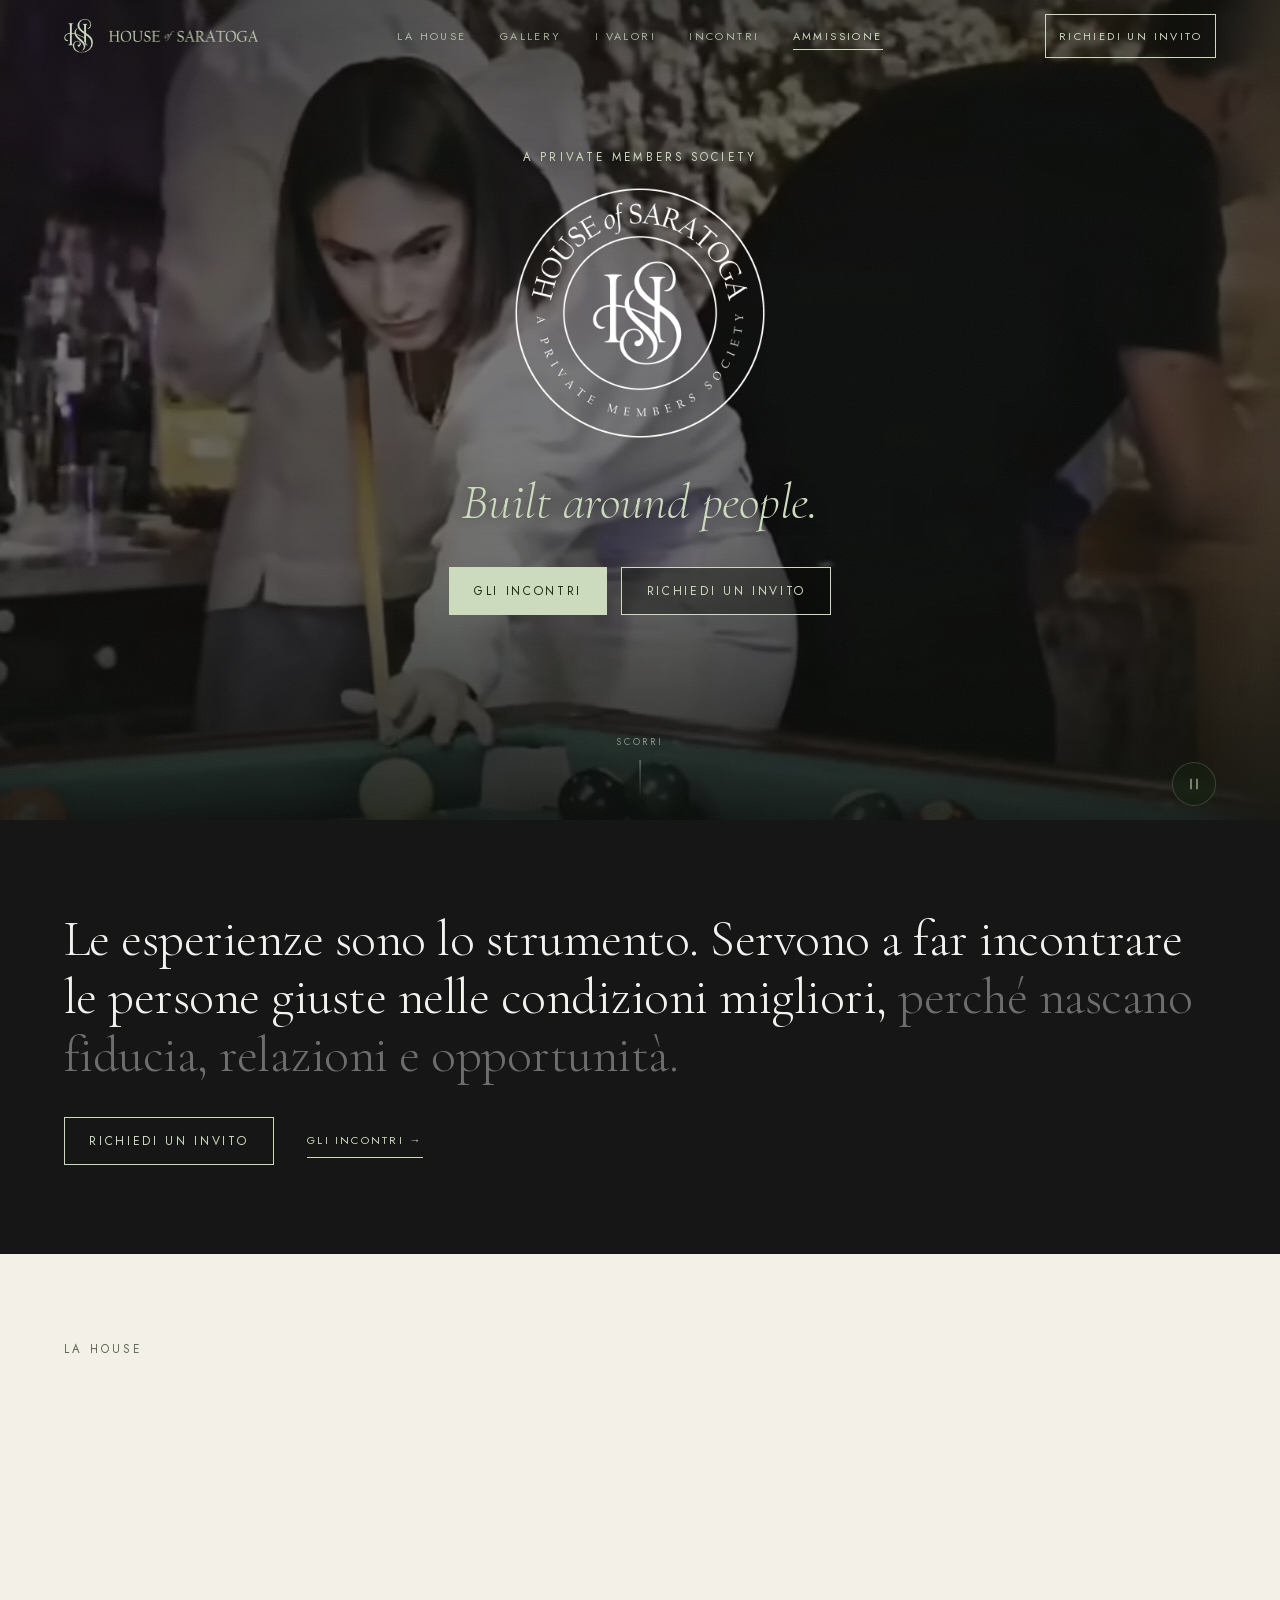
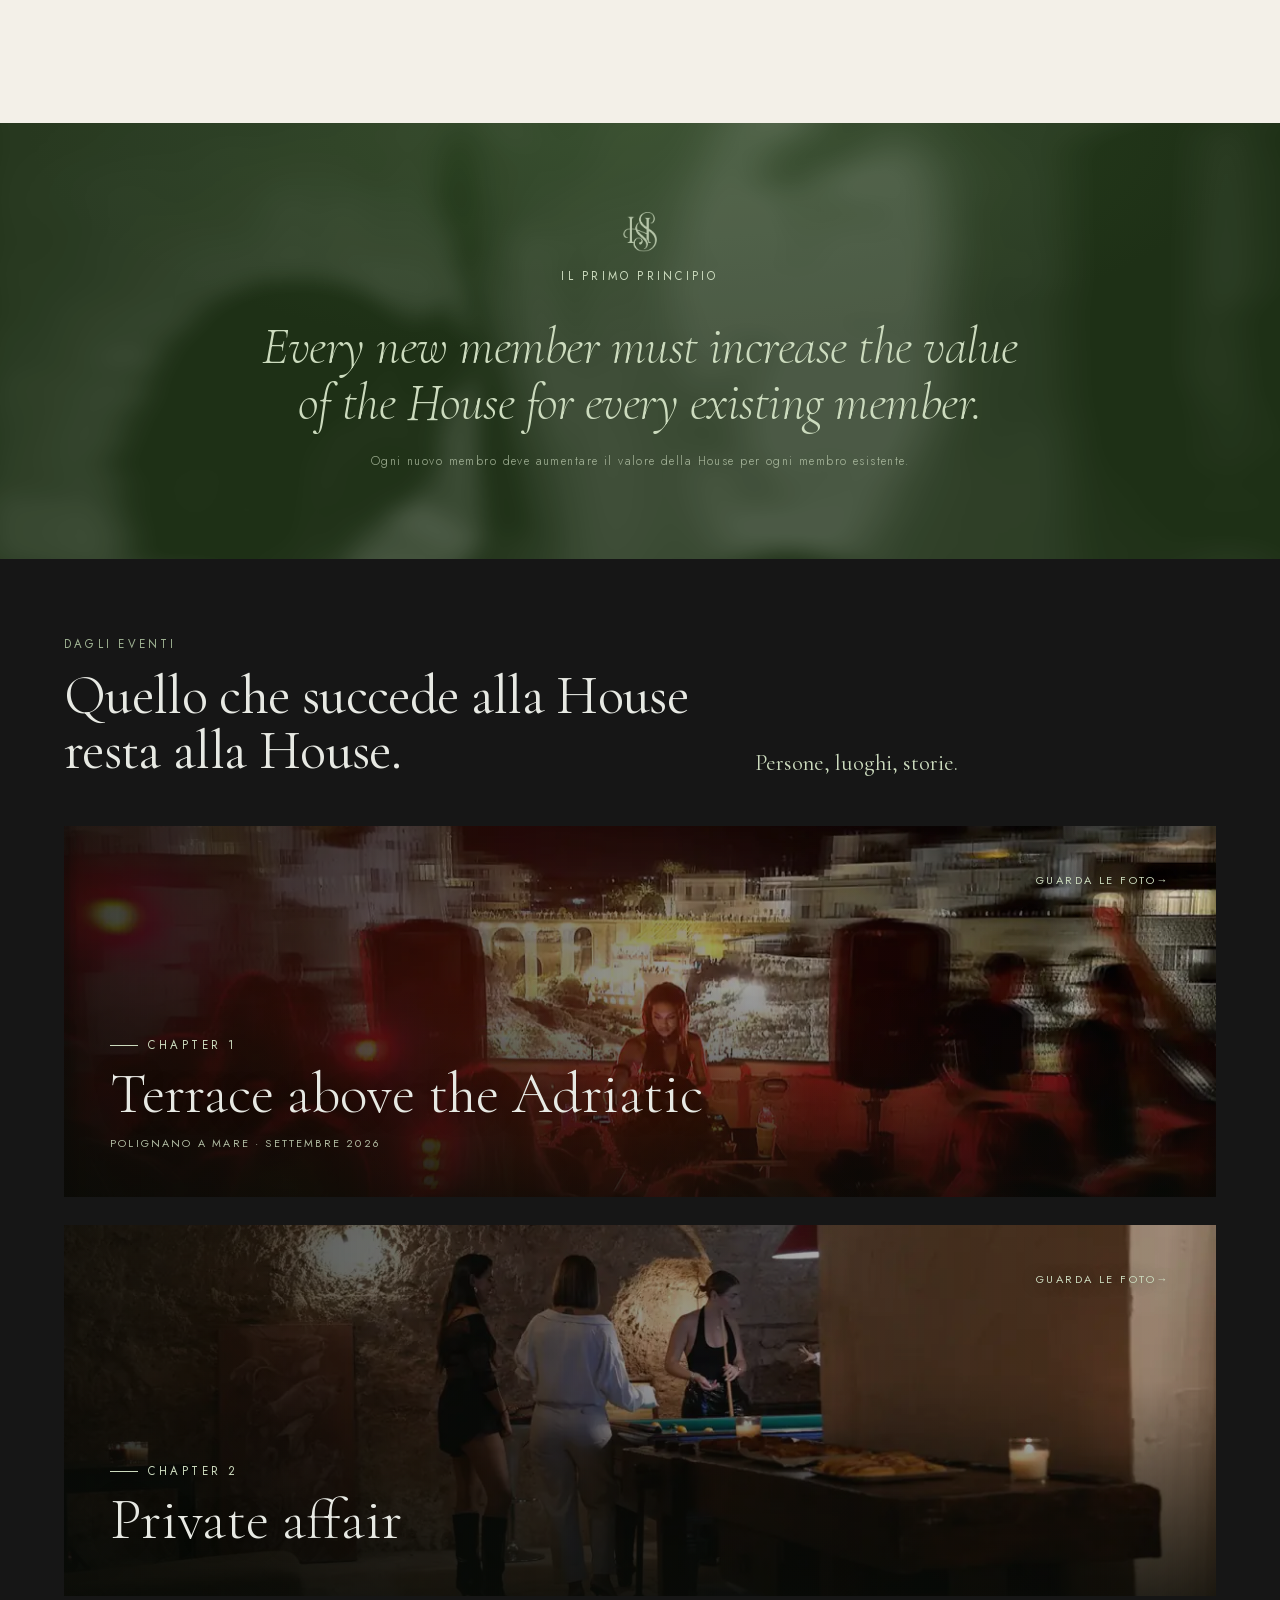
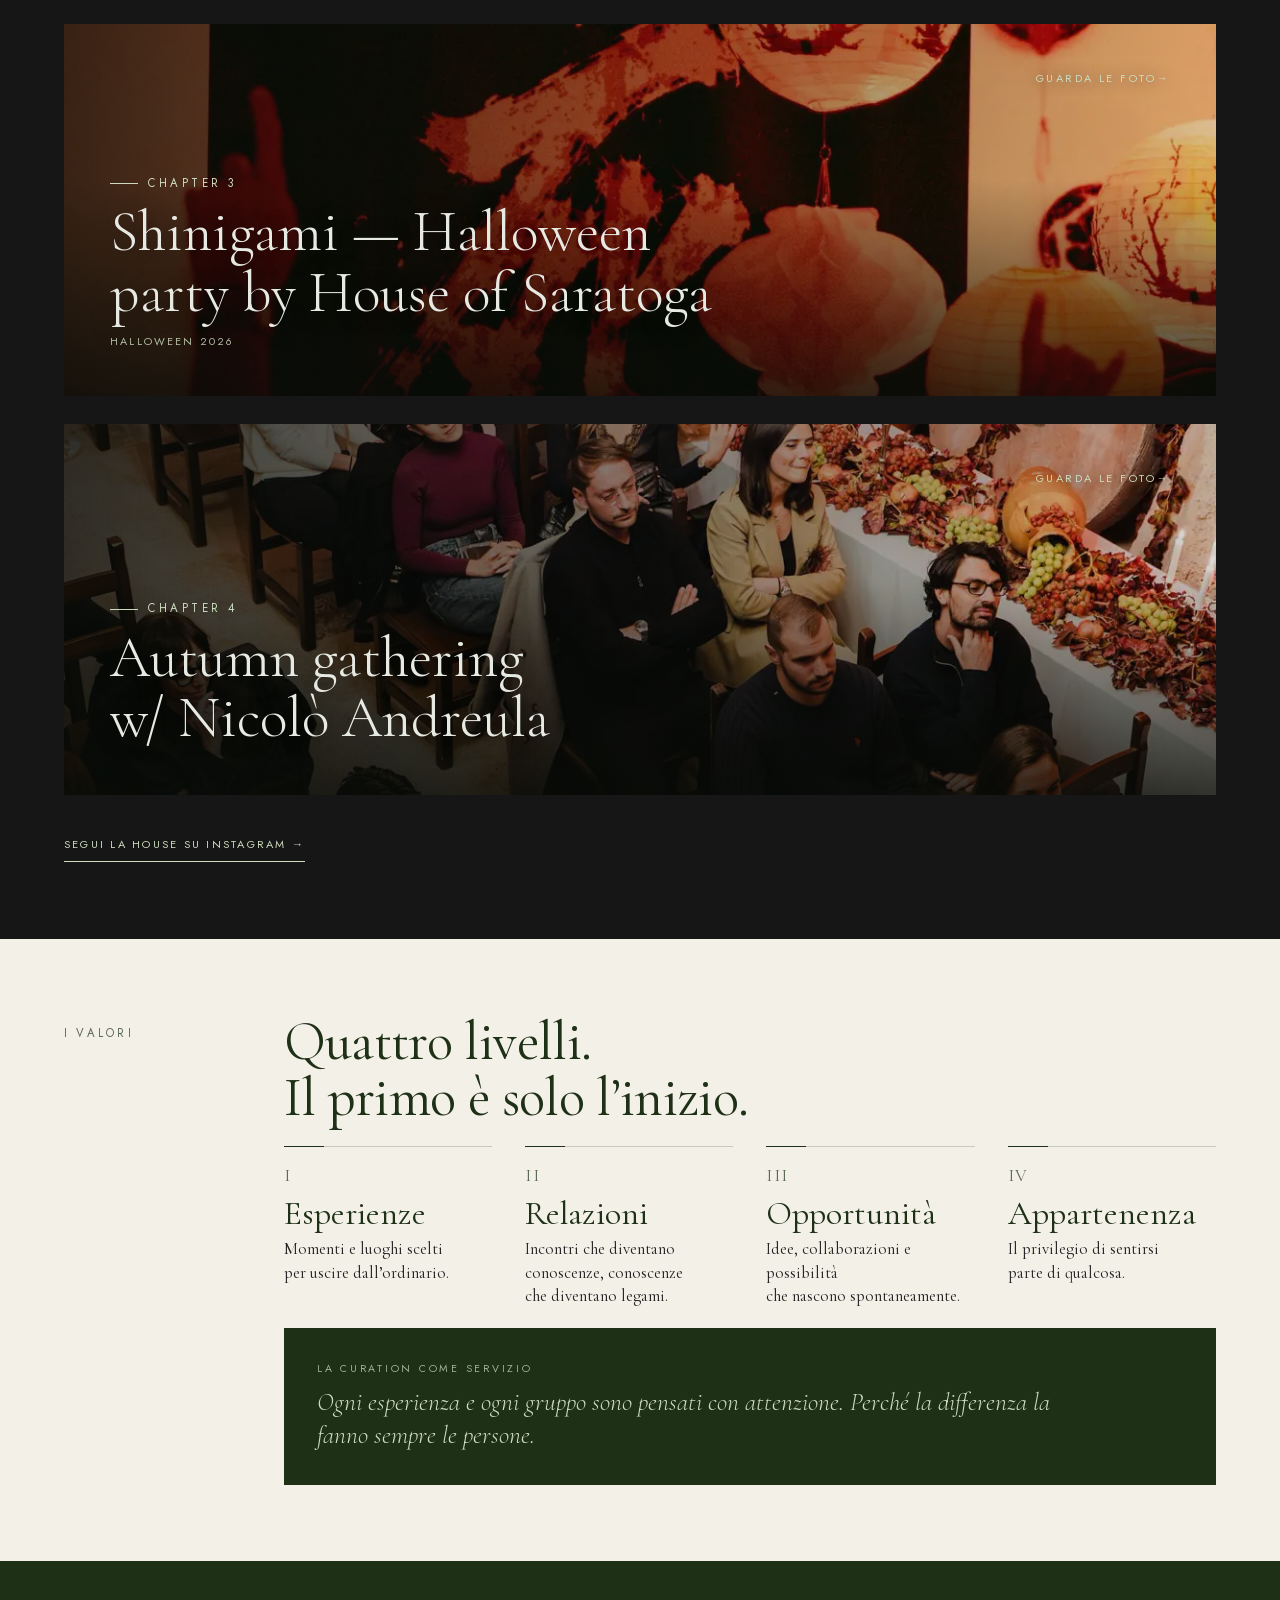
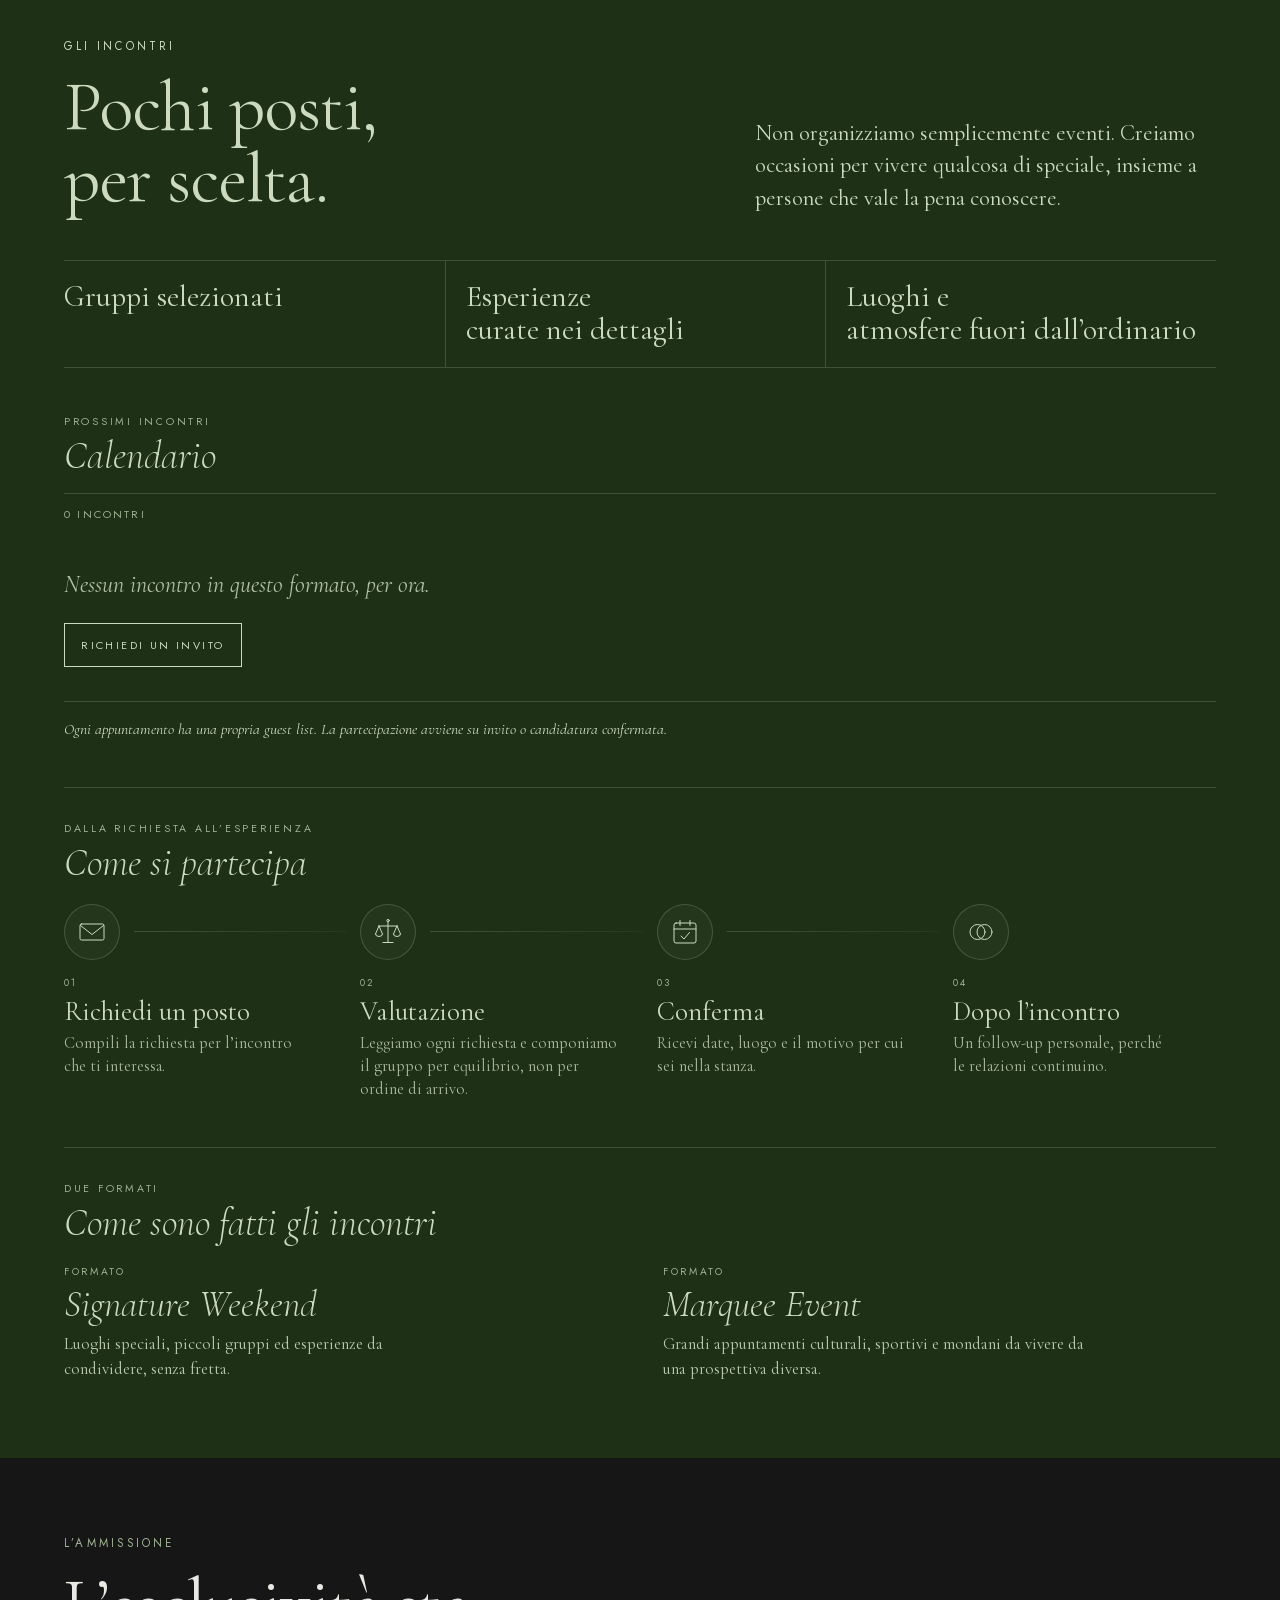
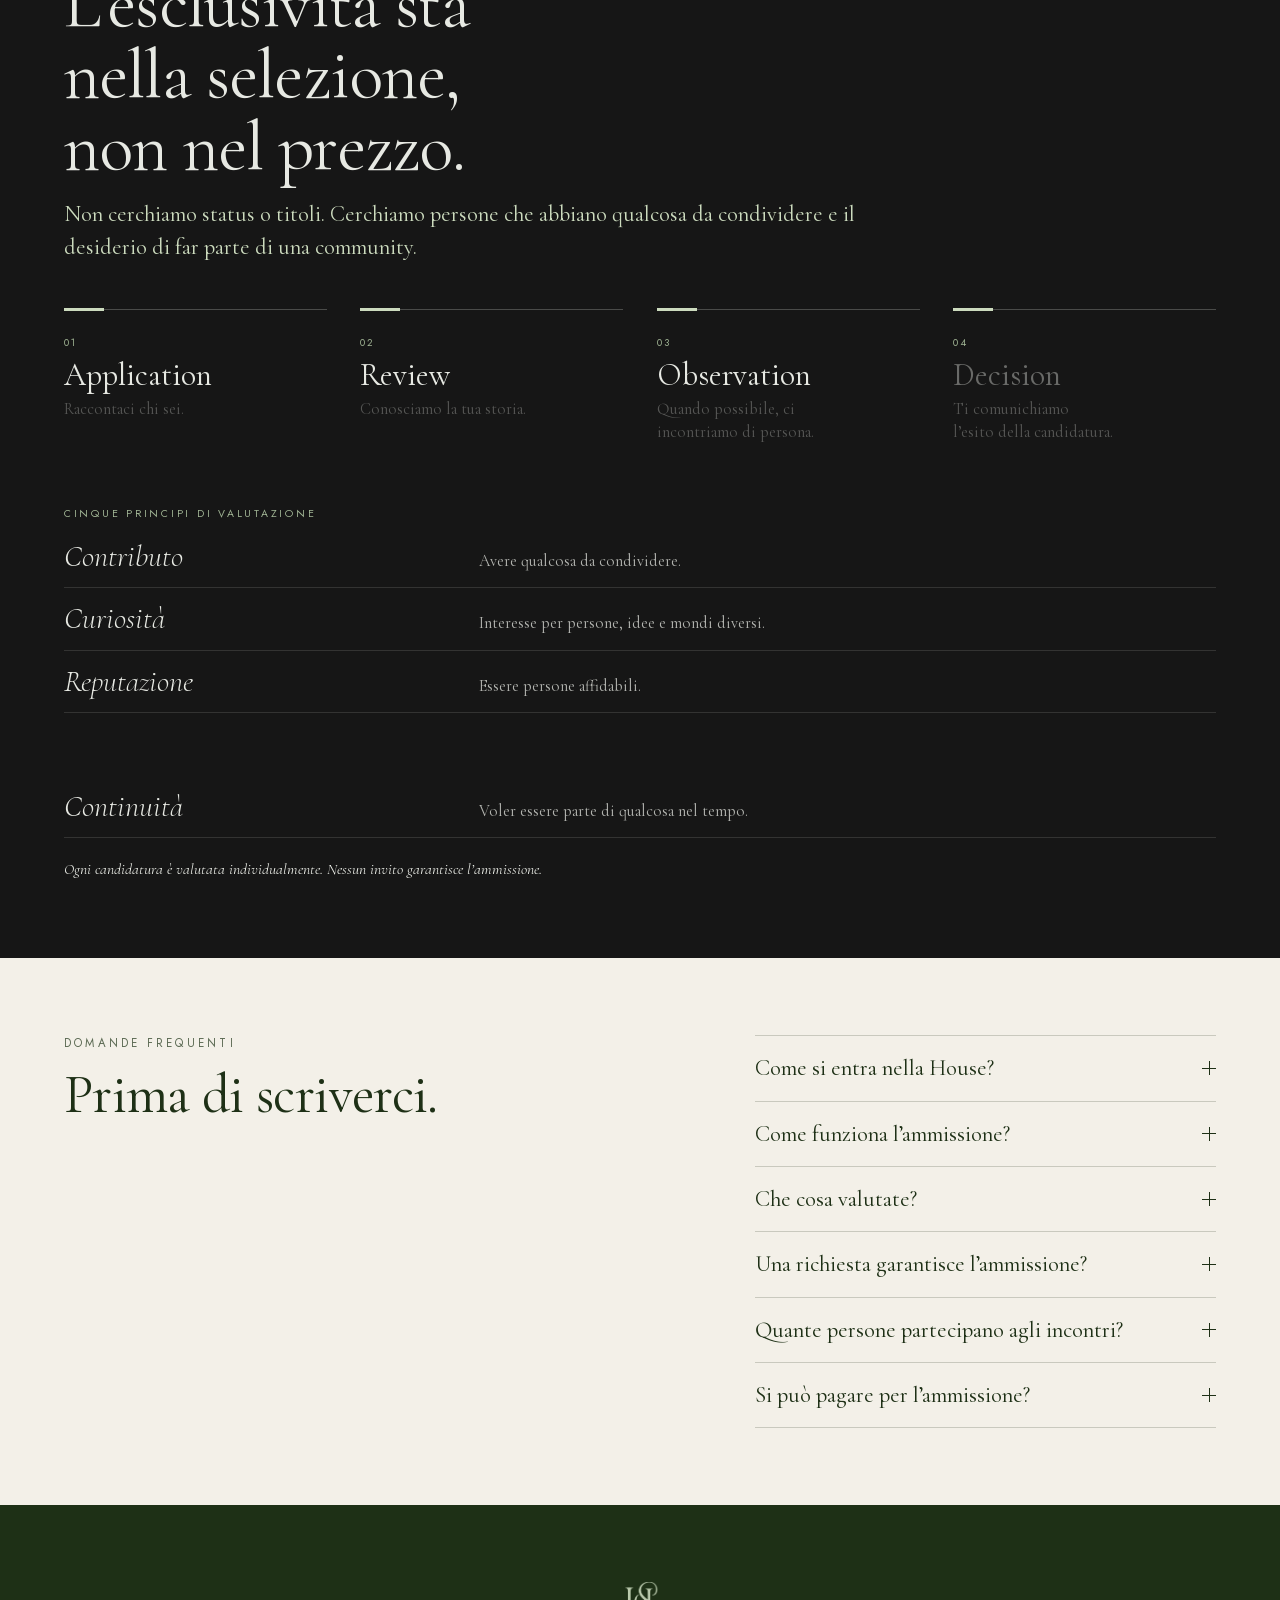
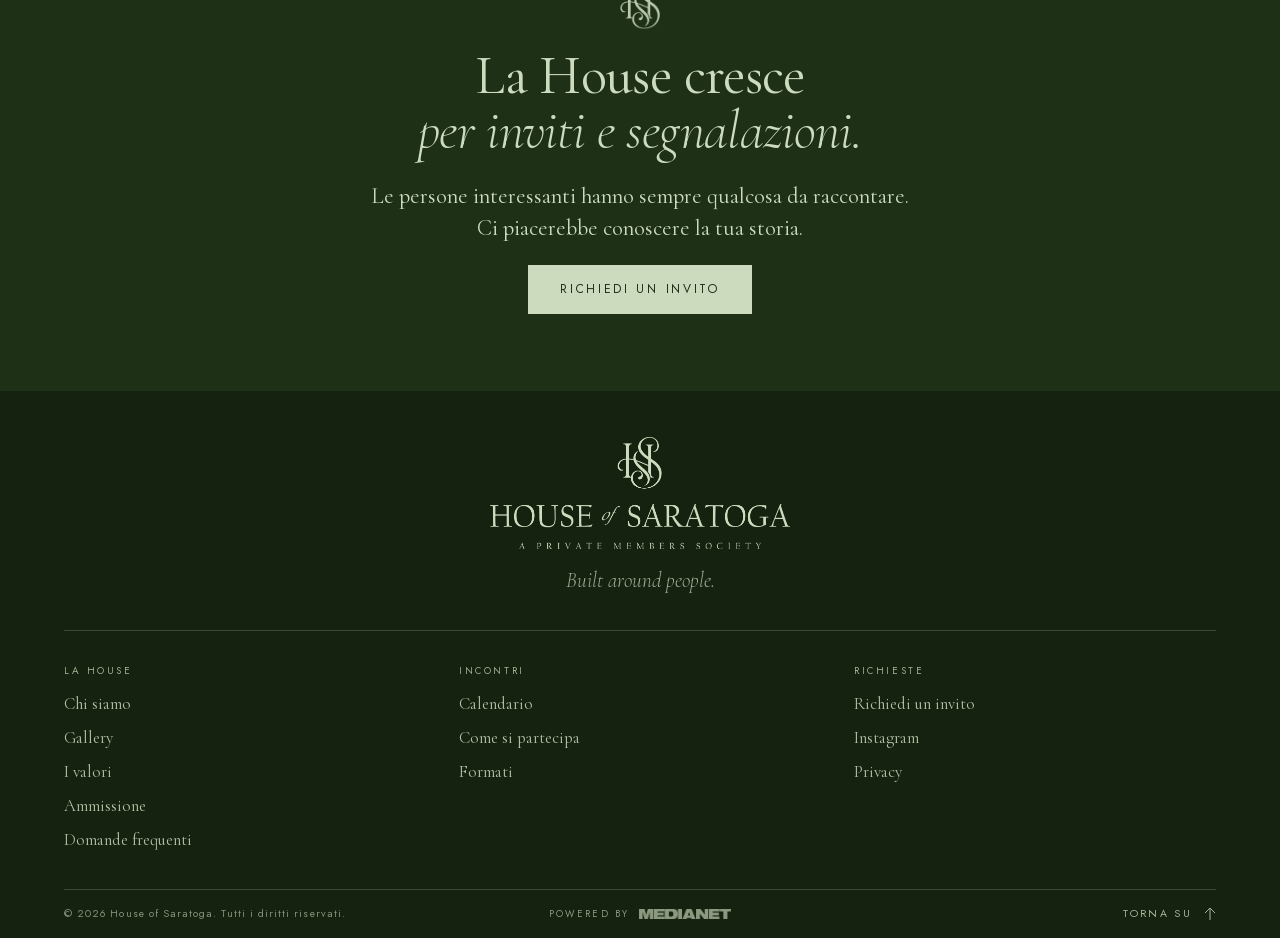
==== commit 7bbc292e: "Lancio ai motori di ricerca: tolto il noindex Co-Authored-By: Claude Sonnet 5.5 <noreply@anthropic.c" ====
--- a/index.html
+++ b/index.html
@@ -9,7 +9,6 @@
 <meta name="referrer" content="strict-origin-when-cross-origin">
 <title>House of Saratoga — A Private Members Society</title>
 <meta name="description" content="House of Saratoga è una private members society: una comunità di persone selezionate, riunite da esperienze curate e relazioni di valore. Si entra per invito.">
-<meta name="robots" content="noindex, nofollow">
 <meta name="theme-color" content="#1e3016">
 <link rel="canonical" href="https://houseofsaratoga.it/">
 <meta property="og:type" content="website">
